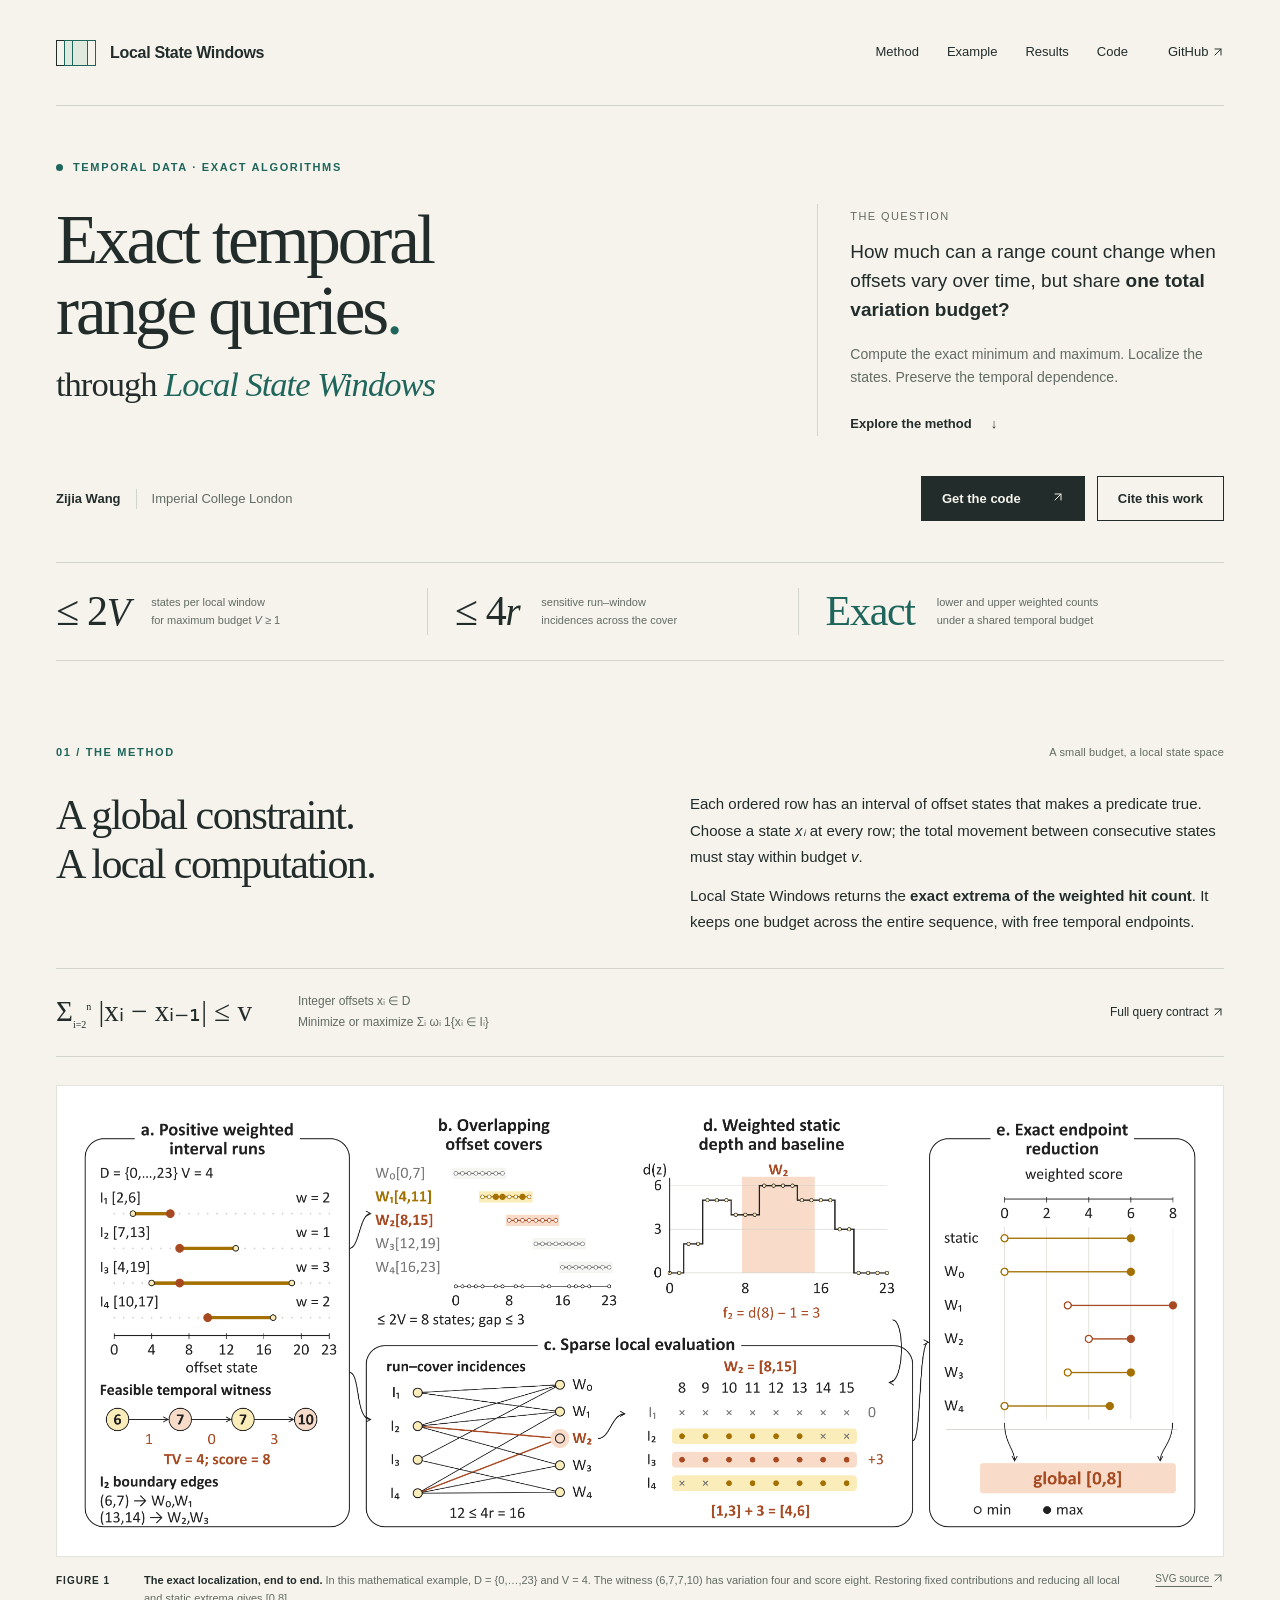
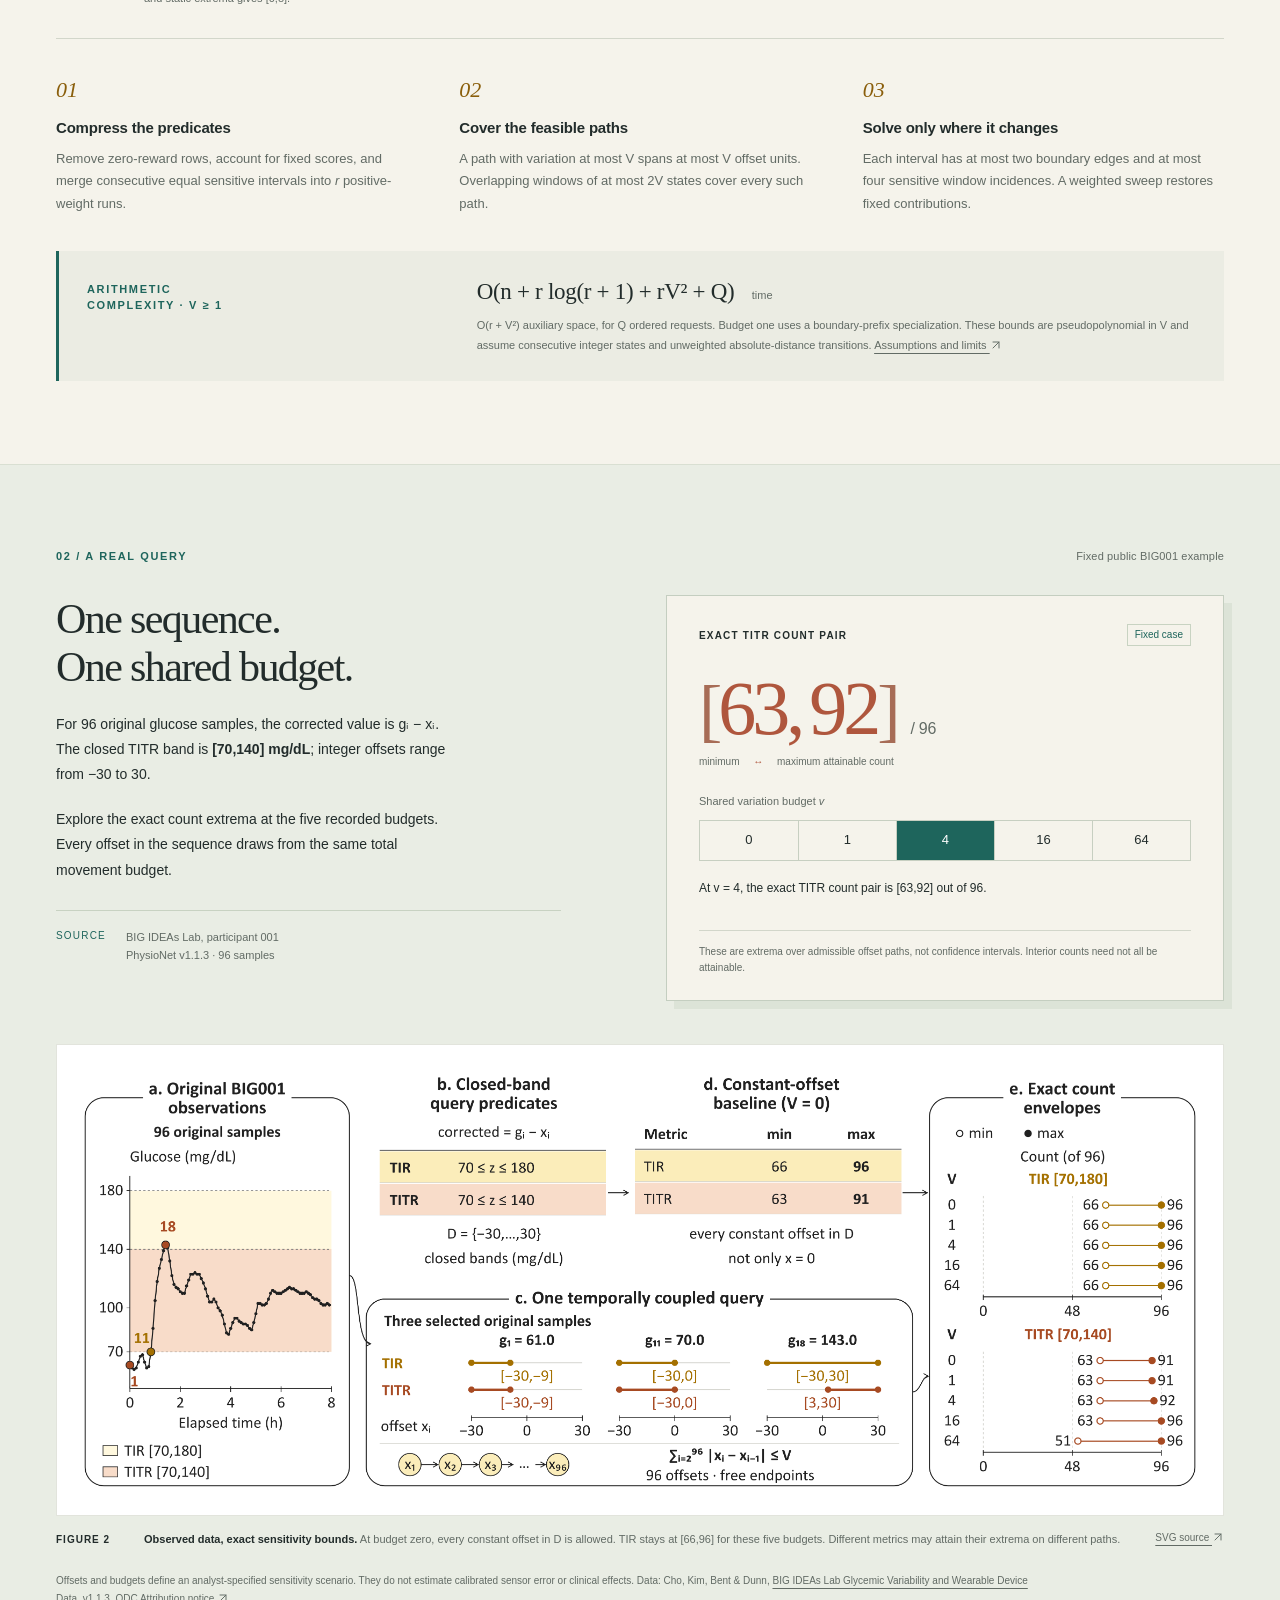
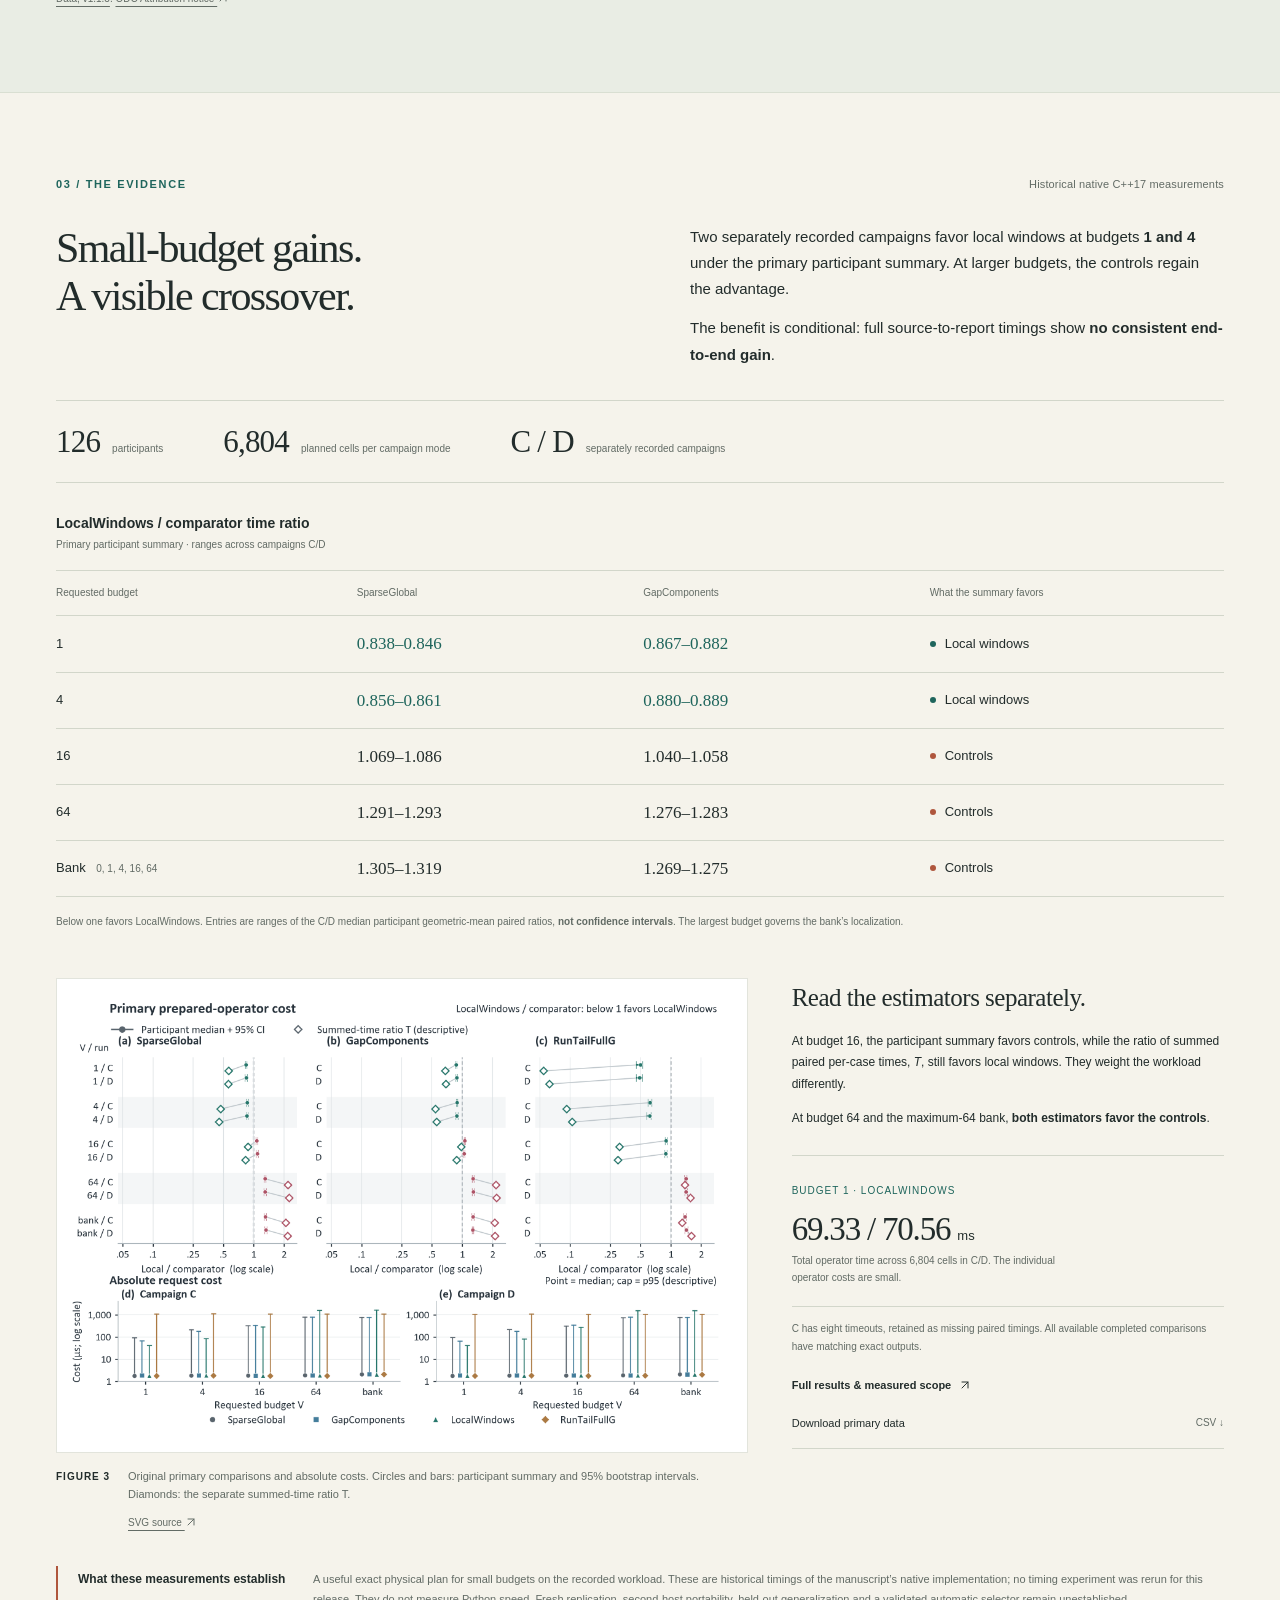
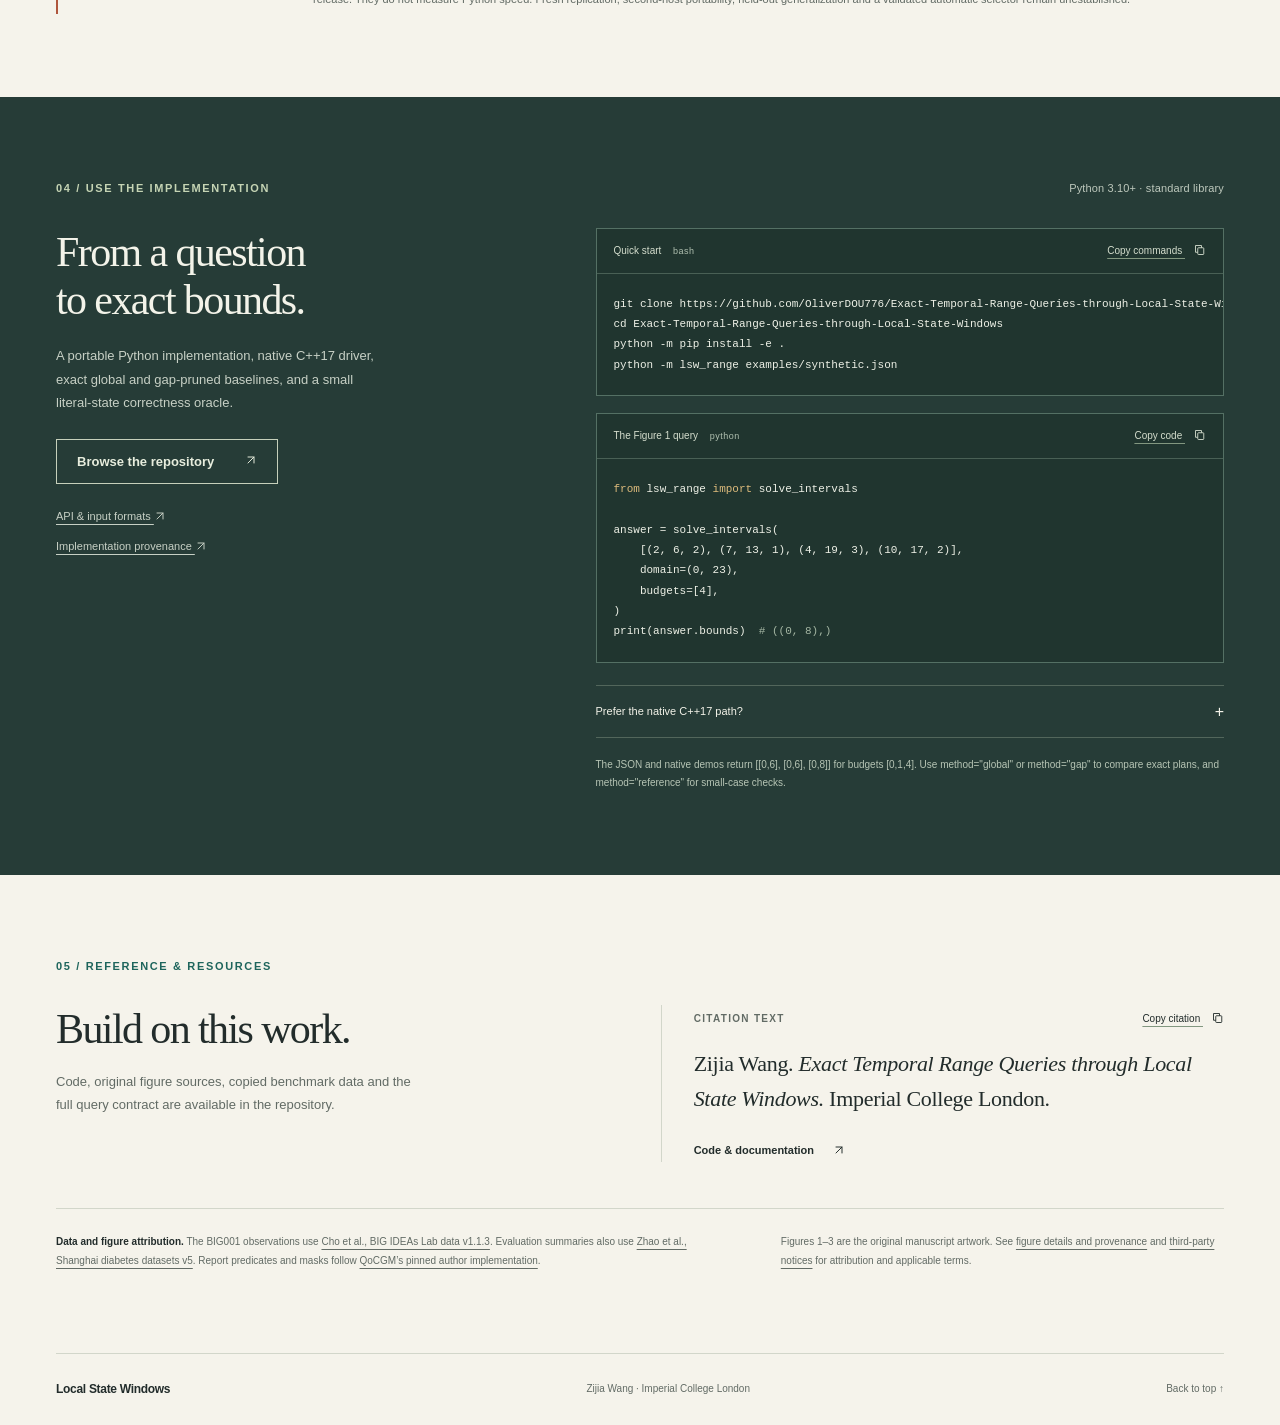
==== docs/index.html @ 41b36ecf "Add interactive research project page and GitHub Pages publishing guide" ====
<!doctype html>
<html lang="en">
<head>
  <meta charset="utf-8">
  <meta name="viewport" content="width=device-width, initial-scale=1">
  <meta name="theme-color" content="#f5f3eb">
  <meta name="description" content="Local State Windows computes exact temporal range extrema under one shared variation budget, without full-domain enumeration. Research by Zijia Wang, Imperial College London.">
  <title>Local State Windows · Exact Temporal Range Queries</title>
  <link rel="stylesheet" href="project/style.css">
  <script src="project/site.js" defer></script>
</head>
<body>
  <a class="skip-link" href="#main">Skip to content</a>
  <header class="site-header shell">
    <a class="wordmark" href="#" aria-label="Local State Windows, top of page"><span class="window-mark" aria-hidden="true"><i></i><i></i><i></i></span><span>Local State Windows</span></a>
    <nav aria-label="Main navigation">
      <a href="#method">Method</a><a href="#example">Example</a><a href="#results">Results</a><a href="#code">Code</a>
      <a class="nav-repo" href="https://github.com/OliverDOU776/Exact-Temporal-Range-Queries-through-Local-State-Windows">GitHub <span aria-hidden="true"><svg class="icon" viewBox="0 0 16 16" fill="none" aria-hidden="true" focusable="false"><path d="M4 12 12 4M4 4h8v8" stroke="currentColor" stroke-width="1.3" stroke-linecap="round" stroke-linejoin="round"/></svg></span></a>
    </nav>
  </header>

  <main id="main">
    <section class="hero shell" aria-labelledby="title">
      <div class="hero-kicker"><span class="status-dot" aria-hidden="true"></span> Temporal data · exact algorithms</div>
      <div class="hero-grid">
        <div>
          <h1 id="title">Exact temporal<br>range queries<span class="title-period">.</span></h1>
          <p class="hero-subtitle">through <em>Local State Windows</em></p>
        </div>
        <div class="hero-abstract">
          <p class="abstract-label">The question</p>
          <p>How much can a range count change when offsets vary over time, but share <strong>one total variation budget?</strong></p>
          <p class="abstract-answer">Compute the exact minimum and maximum. Localize the states. Preserve the temporal dependence.</p>
          <a class="text-link" href="#method">Explore the method <span aria-hidden="true">↓</span></a>
        </div>
      </div>
      <div class="hero-bottom">
        <p class="byline"><strong>Zijia Wang</strong><span>Imperial College London</span></p>
        <div class="hero-actions"><a class="button button-dark" href="#code">Get the code <span aria-hidden="true"><svg class="icon" viewBox="0 0 16 16" fill="none" aria-hidden="true" focusable="false"><path d="M4 12 12 4M4 4h8v8" stroke="currentColor" stroke-width="1.3" stroke-linecap="round" stroke-linejoin="round"/></svg></span></a><a class="button button-line" href="#citation">Cite this work</a></div>
      </div>
      <div class="facts-strip" aria-label="Key properties">
        <div><span class="fact-value">≤ 2<em>V</em></span><span>states per local window<br>for maximum budget <em>V</em> ≥ 1</span></div>
        <div><span class="fact-value">≤ 4<em>r</em></span><span>sensitive run–window<br>incidences across the cover</span></div>
        <div><span class="fact-value teal">Exact</span><span>lower and upper weighted counts<br>under a shared temporal budget</span></div>
      </div>
    </section>

    <section id="method" class="section shell" aria-labelledby="method-heading">
      <div class="section-head"><p class="eyebrow">01 / The method</p><span class="section-note">A small budget, a local state space</span></div>
      <div class="intro-grid">
        <h2 id="method-heading">A global constraint.<br>A local computation.</h2>
        <div class="body-copy"><p>Each ordered row has an interval of offset states that makes a predicate true. Choose a state <em>xᵢ</em> at every row; the total movement between consecutive states must stay within budget <em>v</em>.</p><p>Local State Windows returns the <strong>exact extrema of the weighted hit count</strong>. It keeps one budget across the entire sequence, with free temporal endpoints.</p></div>
      </div>
      <div class="query-contract"><span class="formula">Σ<sub>i=2</sub><sup>n</sup> |xᵢ − xᵢ₋₁| ≤ v</span><span class="contract-description">Integer offsets xᵢ ∈ D<br>Minimize or maximize Σᵢ ωᵢ 1{xᵢ ∈ Iᵢ}</span><a href="https://github.com/OliverDOU776/Exact-Temporal-Range-Queries-through-Local-State-Windows/blob/main/docs/method.md">Full query contract <span aria-hidden="true"><svg class="icon" viewBox="0 0 16 16" fill="none" aria-hidden="true" focusable="false"><path d="M4 12 12 4M4 4h8v8" stroke="currentColor" stroke-width="1.3" stroke-linecap="round" stroke-linejoin="round"/></svg></span></a></div>
      <figure class="paper-figure method-figure">
        <a class="figure-image-link" href="assets/local-state-windows.png" target="_blank" rel="noopener" aria-label="Open original Figure 1 at full resolution (new tab)"><img src="assets/local-state-windows.png" width="4205" height="1617" alt="Figure 1. Four weighted interval runs, five overlapping local windows, twelve sensitive run–window incidences, fixed-score restoration, and reduction to the exact global pair [0,8]." fetchpriority="high"></a>
        <figcaption><span class="figure-number">Figure 1</span><p><strong>The exact localization, end to end.</strong> In this mathematical example, D = {0,…,23} and V = 4. The witness (6,7,7,10) has variation four and score eight. Restoring fixed contributions and reducing all local and static extrema gives [0,8].</p><a href="assets/local-state-windows.svg">SVG source <span aria-hidden="true"><svg class="icon" viewBox="0 0 16 16" fill="none" aria-hidden="true" focusable="false"><path d="M4 12 12 4M4 4h8v8" stroke="currentColor" stroke-width="1.3" stroke-linecap="round" stroke-linejoin="round"/></svg></span></a></figcaption>
      </figure>
      <div class="method-steps">
        <div><span class="step-number">01</span><h3>Compress the predicates</h3><p>Remove zero-reward rows, account for fixed scores, and merge consecutive equal sensitive intervals into <em>r</em> positive-weight runs.</p></div>
        <div><span class="step-number">02</span><h3>Cover the feasible paths</h3><p>A path with variation at most V spans at most V offset units. Overlapping windows of at most 2V states cover every such path.</p></div>
        <div><span class="step-number">03</span><h3>Solve only where it changes</h3><p>Each interval has at most two boundary edges and at most four sensitive window incidences. A weighted sweep restores fixed contributions.</p></div>
      </div>
      <div class="complexity-note"><p class="eyebrow">Arithmetic complexity · V ≥ 1</p><p class="complexity-formula">O(n + r log(r + 1) + rV² + Q) <span>time</span></p><p>O(r + V²) auxiliary space, for Q ordered requests. Budget one uses a boundary-prefix specialization. These bounds are pseudopolynomial in V and assume consecutive integer states and unweighted absolute-distance transitions. <a href="https://github.com/OliverDOU776/Exact-Temporal-Range-Queries-through-Local-State-Windows/blob/main/docs/method.md">Assumptions and limits <svg class="icon" viewBox="0 0 16 16" fill="none" aria-hidden="true" focusable="false"><path d="M4 12 12 4M4 4h8v8" stroke="currentColor" stroke-width="1.3" stroke-linecap="round" stroke-linejoin="round"/></svg></a></p></div>
    </section>

    <section id="example" class="example-section" aria-labelledby="example-heading"><div class="shell section">
      <div class="section-head"><p class="eyebrow">02 / A real query</p><span class="section-note">Fixed public BIG001 example</span></div>
      <div class="example-grid">
        <div class="example-copy"><h2 id="example-heading">One sequence.<br>One shared budget.</h2><p>For 96 original glucose samples, the corrected value is gᵢ − xᵢ. The closed TITR band is <strong>[70,140] mg/dL</strong>; integer offsets range from −30 to 30.</p><p>Explore the exact count extrema at the five recorded budgets. Every offset in the sequence draws from the same total movement budget.</p><div class="example-provenance"><span>Source</span><p>BIG IDEAs Lab, participant 001<br>PhysioNet v1.1.3 · 96 samples</p></div></div>
        <div class="budget-explorer" aria-label="Fixed BIG001 exact TITR bounds explorer">
          <div class="explorer-top"><span class="eyebrow">Exact TITR count pair</span><span class="data-tag">Fixed case</span></div>
          <div class="answer-pair"><span class="pair-bracket">[</span><span id="lower-count">63</span><span class="pair-comma">,</span><span id="upper-count">92</span><span class="pair-bracket">]</span><span class="denominator">/ 96</span></div>
          <p class="answer-label">minimum <span aria-hidden="true">↔</span> maximum attainable count</p>
          <fieldset class="budget-picker"><legend>Shared variation budget <em>v</em></legend><div class="budget-options"><label><input type="radio" name="budget" value="0"><span>0</span></label><label><input type="radio" name="budget" value="1"><span>1</span></label><label><input type="radio" name="budget" value="4" checked><span>4</span></label><label><input type="radio" name="budget" value="16"><span>16</span></label><label><input type="radio" name="budget" value="64"><span>64</span></label></div></fieldset>
          <p class="budget-explanation" id="budget-explanation">At v = 4, the exact TITR count pair is [63,92] out of 96.</p>
          <p class="explorer-caution">These are extrema over admissible offset paths, not confidence intervals. Interior counts need not all be attainable.</p>
          <p class="sr-only" id="budget-status" aria-live="polite" aria-atomic="true"></p>
          <noscript><p class="noscript-note">Budget switching needs JavaScript. All five exact pairs appear in Figure 2 below.</p></noscript>
        </div>
      </div>
      <figure class="paper-figure example-figure">
        <a class="figure-image-link" href="assets/big001-exact-counts.png" target="_blank" rel="noopener" aria-label="Open original Figure 2 at full resolution (new tab)"><img src="assets/big001-exact-counts.png" width="4205" height="1617" alt="Figure 2. Original BIG001 glucose observations, closed TIR and TITR bands, selected hit-offset intervals, and exact count pairs at budgets 0, 1, 4, 16, and 64. TITR pairs are [63,91], [63,91], [63,92], [63,96], and [51,96]." loading="lazy"></a>
        <figcaption><span class="figure-number">Figure 2</span><p><strong>Observed data, exact sensitivity bounds.</strong> At budget zero, every constant offset in D is allowed. TIR stays at [66,96] for these five budgets. Different metrics may attain their extrema on different paths.</p><a href="assets/big001-exact-counts.svg">SVG source <span aria-hidden="true"><svg class="icon" viewBox="0 0 16 16" fill="none" aria-hidden="true" focusable="false"><path d="M4 12 12 4M4 4h8v8" stroke="currentColor" stroke-width="1.3" stroke-linecap="round" stroke-linejoin="round"/></svg></span></a></figcaption>
      </figure>
      <p class="scope-note">Offsets and budgets define an analyst-specified sensitivity scenario. They do not estimate calibrated sensor error or clinical effects. Data: Cho, Kim, Bent &amp; Dunn, <a href="https://doi.org/10.13026/aw6y-fc44">BIG IDEAs Lab Glycemic Variability and Wearable Device Data, v1.1.3</a>. <a href="assets/BIG_IDEAs_ODC-By.txt">ODC Attribution notice <svg class="icon" viewBox="0 0 16 16" fill="none" aria-hidden="true" focusable="false"><path d="M4 12 12 4M4 4h8v8" stroke="currentColor" stroke-width="1.3" stroke-linecap="round" stroke-linejoin="round"/></svg></a></p>
    </div></section>

    <section id="results" class="section shell" aria-labelledby="results-heading">
      <div class="section-head"><p class="eyebrow">03 / The evidence</p><span class="section-note">Historical native C++17 measurements</span></div>
      <div class="intro-grid results-intro"><h2 id="results-heading">Small-budget gains.<br>A visible crossover.</h2><div class="body-copy"><p>Two separately recorded campaigns favor local windows at budgets <strong>1 and 4</strong> under the primary participant summary. At larger budgets, the controls regain the advantage.</p><p>The benefit is conditional: full source-to-report timings show <strong>no consistent end-to-end gain</strong>.</p></div></div>
      <div class="evidence-scope"><div><strong>126</strong><span>participants</span></div><div><strong>6,804</strong><span>planned cells per campaign mode</span></div><div><strong>C / D</strong><span>separately recorded campaigns</span></div></div>
      <div class="results-table-wrap"><table class="results-table"><caption>LocalWindows / comparator time ratio <span>Primary participant summary · ranges across campaigns C/D</span></caption><thead><tr><th scope="col">Requested budget</th><th scope="col">SparseGlobal</th><th scope="col">GapComponents</th><th scope="col">What the summary favors</th></tr></thead><tbody><tr class="favorable"><th scope="row">1</th><td>0.838–0.846</td><td>0.867–0.882</td><td><span class="result-indicator"></span>Local windows</td></tr><tr class="favorable"><th scope="row">4</th><td>0.856–0.861</td><td>0.880–0.889</td><td><span class="result-indicator"></span>Local windows</td></tr><tr><th scope="row">16</th><td>1.069–1.086</td><td>1.040–1.058</td><td><span class="result-indicator adverse"></span>Controls</td></tr><tr><th scope="row">64</th><td>1.291–1.293</td><td>1.276–1.283</td><td><span class="result-indicator adverse"></span>Controls</td></tr><tr><th scope="row">Bank <span>0, 1, 4, 16, 64</span></th><td>1.305–1.319</td><td>1.269–1.275</td><td><span class="result-indicator adverse"></span>Controls</td></tr></tbody></table></div>
      <p class="table-note">Below one favors LocalWindows. Entries are ranges of the C/D median participant geometric-mean paired ratios, <strong>not confidence intervals</strong>. The largest budget governs the bank’s localization.</p>
      <div class="results-detail-grid">
        <figure class="paper-figure results-figure"><a class="figure-image-link" href="assets/primary-results.png" target="_blank" rel="noopener" aria-label="Open original Figure 3 at full resolution (new tab)"><img src="assets/primary-results.png" width="2148" height="1440" alt="Figure 3. Paired participant time ratios with 95 percent bootstrap intervals, distinct summed-time ratios, and absolute prepared-operator costs, retaining adverse large-budget crossovers." loading="lazy"></a><figcaption><span class="figure-number">Figure 3</span><p>Original primary comparisons and absolute costs. Circles and bars: participant summary and 95% bootstrap intervals. Diamonds: the separate summed-time ratio T.</p><a href="assets/primary-results.svg">SVG source <svg class="icon" viewBox="0 0 16 16" fill="none" aria-hidden="true" focusable="false"><path d="M4 12 12 4M4 4h8v8" stroke="currentColor" stroke-width="1.3" stroke-linecap="round" stroke-linejoin="round"/></svg></a></figcaption></figure>
        <aside class="results-reading"><h3>Read the estimators separately.</h3><p>At budget 16, the participant summary favors controls, while the ratio of summed paired per-case times, <em>T</em>, still favors local windows. They weight the workload differently.</p><p>At budget 64 and the maximum-64 bank, <strong>both estimators favor the controls</strong>.</p><div class="absolute-cost"><span>Budget 1 · LocalWindows</span><strong>69.33 / 70.56 <small>ms</small></strong><p>Total operator time across 6,804 cells in C/D. The individual operator costs are small.</p></div><p class="small-copy">C has eight timeouts, retained as missing paired timings. All available completed comparisons have matching exact outputs.</p><a class="text-link" href="https://github.com/OliverDOU776/Exact-Temporal-Range-Queries-through-Local-State-Windows/blob/main/docs/benchmarks.md">Full results &amp; measured scope <span aria-hidden="true"><svg class="icon" viewBox="0 0 16 16" fill="none" aria-hidden="true" focusable="false"><path d="M4 12 12 4M4 4h8v8" stroke="currentColor" stroke-width="1.3" stroke-linecap="round" stroke-linejoin="round"/></svg></span></a><a class="data-download" href="assets/primary-results.csv" download>Download primary data <span>CSV ↓</span></a></aside>
      </div>
      <div class="measurement-note"><strong>What these measurements establish</strong><p>A useful exact physical plan for small budgets on the recorded workload. These are historical timings of the manuscript’s native implementation; no timing experiment was rerun for this release. They do not measure Python speed. Fresh replication, second-host portability, held-out generalization and a validated automatic selector remain unestablished.</p></div>
    </section>

    <section id="code" class="code-section" aria-labelledby="code-heading"><div class="shell section">
      <div class="section-head"><p class="eyebrow">04 / Use the implementation</p><span class="section-note">Python 3.10+ · standard library</span></div>
      <div class="code-layout"><div class="code-intro"><h2 id="code-heading">From a question<br>to exact bounds.</h2><p>A portable Python implementation, native C++17 driver, exact global and gap-pruned baselines, and a small literal-state correctness oracle.</p><a class="button button-light" href="https://github.com/OliverDOU776/Exact-Temporal-Range-Queries-through-Local-State-Windows">Browse the repository <span aria-hidden="true"><svg class="icon" viewBox="0 0 16 16" fill="none" aria-hidden="true" focusable="false"><path d="M4 12 12 4M4 4h8v8" stroke="currentColor" stroke-width="1.3" stroke-linecap="round" stroke-linejoin="round"/></svg></span></a><div class="code-links"><a href="https://github.com/OliverDOU776/Exact-Temporal-Range-Queries-through-Local-State-Windows/blob/main/docs/api.md">API &amp; input formats <svg class="icon" viewBox="0 0 16 16" fill="none" aria-hidden="true" focusable="false"><path d="M4 12 12 4M4 4h8v8" stroke="currentColor" stroke-width="1.3" stroke-linecap="round" stroke-linejoin="round"/></svg></a><a href="https://github.com/OliverDOU776/Exact-Temporal-Range-Queries-through-Local-State-Windows/blob/main/docs/provenance.md">Implementation provenance <svg class="icon" viewBox="0 0 16 16" fill="none" aria-hidden="true" focusable="false"><path d="M4 12 12 4M4 4h8v8" stroke="currentColor" stroke-width="1.3" stroke-linecap="round" stroke-linejoin="round"/></svg></a></div></div>
        <div class="code-content"><div class="code-box"><div class="code-toolbar"><span>Quick start <span class="code-language">bash</span></span><button class="copy-button" type="button" data-copy="quickstart">Copy commands <span aria-hidden="true"><svg class="icon" viewBox="0 0 16 16" fill="none" aria-hidden="true" focusable="false"><rect x="5" y="5" width="8" height="9" rx="1" stroke="currentColor" stroke-width="1.2"/><path d="M10 5V2H2v9h3" stroke="currentColor" stroke-width="1.2" stroke-linejoin="round"/></svg></span></button></div><pre><code id="quickstart">git clone https://github.com/OliverDOU776/Exact-Temporal-Range-Queries-through-Local-State-Windows.git
cd Exact-Temporal-Range-Queries-through-Local-State-Windows
python -m pip install -e .
python -m lsw_range examples/synthetic.json</code></pre></div>
        <div class="code-box python-box"><div class="code-toolbar"><span>The Figure 1 query <span class="code-language">python</span></span><button class="copy-button" type="button" data-copy="python-example">Copy code <span aria-hidden="true"><svg class="icon" viewBox="0 0 16 16" fill="none" aria-hidden="true" focusable="false"><rect x="5" y="5" width="8" height="9" rx="1" stroke="currentColor" stroke-width="1.2"/><path d="M10 5V2H2v9h3" stroke="currentColor" stroke-width="1.2" stroke-linejoin="round"/></svg></span></button></div><pre><code id="python-example"><span class="syntax-keyword">from</span> lsw_range <span class="syntax-keyword">import</span> solve_intervals

answer = solve_intervals(
    [(2, 6, 2), (7, 13, 1), (4, 19, 3), (10, 17, 2)],
    domain=(0, 23),
    budgets=[4],
)
print(answer.bounds)  <span class="syntax-comment"># ((0, 8),)</span></code></pre></div>
        <details class="native-details"><summary>Prefer the native C++17 path? <span aria-hidden="true">+</span></summary><p>The native driver accepts unit-count rows. The synthetic input expands Figure 1’s integer weights into repeated rows.</p><pre><code>mkdir -p build
c++ -std=c++17 -O3 native/lsw_range.cpp -o build/lsw-native
build/lsw-native &lt; examples/synthetic_native.txt</code></pre></details>
        <p class="code-footnote">The JSON and native demos return [[0,6], [0,6], [0,8]] for budgets [0,1,4]. Use method="global" or method="gap" to compare exact plans, and method="reference" for small-case checks.</p><p class="sr-only" id="copy-status" aria-live="polite"></p></div>
      </div>
    </div></section>

    <section id="citation" class="section shell citation-section" aria-labelledby="citation-heading"><div class="section-head"><p class="eyebrow">05 / Reference &amp; resources</p></div><div class="citation-grid"><div><h2 id="citation-heading">Build on this work.</h2><p>Code, original figure sources, copied benchmark data and the full query contract are available in the repository.</p></div><div class="citation-text"><div class="citation-heading-row"><span class="eyebrow">Citation text</span><button class="copy-button" type="button" data-copy="citation-text">Copy citation <span aria-hidden="true"><svg class="icon" viewBox="0 0 16 16" fill="none" aria-hidden="true" focusable="false"><rect x="5" y="5" width="8" height="9" rx="1" stroke="currentColor" stroke-width="1.2"/><path d="M10 5V2H2v9h3" stroke="currentColor" stroke-width="1.2" stroke-linejoin="round"/></svg></span></button></div><p id="citation-text">Zijia Wang. <em>Exact Temporal Range Queries through Local State Windows.</em> Imperial College London.</p><a class="text-link" href="https://github.com/OliverDOU776/Exact-Temporal-Range-Queries-through-Local-State-Windows">Code &amp; documentation <span aria-hidden="true"><svg class="icon" viewBox="0 0 16 16" fill="none" aria-hidden="true" focusable="false"><path d="M4 12 12 4M4 4h8v8" stroke="currentColor" stroke-width="1.3" stroke-linecap="round" stroke-linejoin="round"/></svg></span></a></div></div><div class="attribution"><p><strong>Data and figure attribution.</strong> The BIG001 observations use <a href="https://doi.org/10.13026/aw6y-fc44">Cho et al., BIG IDEAs Lab data v1.1.3</a>. Evaluation summaries also use <a href="https://doi.org/10.6084/m9.figshare.21600933.v5">Zhao et al., Shanghai diabetes datasets v5</a>. Report predicates and masks follow <a href="https://github.com/simcich/QoCGM/tree/b0bac0f5dbcc97bcdcf3ef85c2789594f3dfece3">QoCGM’s pinned author implementation</a>.</p><p>Figures 1–3 are the original manuscript artwork. See <a href="https://github.com/OliverDOU776/Exact-Temporal-Range-Queries-through-Local-State-Windows/blob/main/docs/figures.md">figure details and provenance</a> and <a href="https://github.com/OliverDOU776/Exact-Temporal-Range-Queries-through-Local-State-Windows/blob/main/NOTICE">third-party notices</a> for attribution and applicable terms.</p></div></section>
  </main>
  <footer class="site-footer shell"><a class="wordmark" href="#">Local State Windows</a><p>Zijia Wang · Imperial College London</p><a href="#main">Back to top ↑</a></footer>
</body>
</html>
---- docs/project/style.css ----
:root{--paper:#f5f3eb;--ink:#222c2b;--muted:#626b65;--line:#d2d6ca;--teal:#1e655c;--teal-light:#e8eeE5;--ochre:#8a5e0b;--coral:#af563d;--serif:Georgia,'Times New Roman',serif;--sans:Inter,ui-sans-serif,-apple-system,BlinkMacSystemFont,'Segoe UI',Arial,sans-serif}*{box-sizing:border-box}html{scroll-behavior:smooth;scroll-padding-top:28px}body{margin:0;background:var(--paper);color:var(--ink);font:16px/1.6 var(--sans);-webkit-font-smoothing:antialiased}a{color:inherit;text-decoration-thickness:1px;text-underline-offset:4px}a:hover{color:var(--teal)}button,input{font:inherit}button,a,input{touch-action:manipulation}button{cursor:pointer}a:focus-visible,button:focus-visible,input:focus-visible,summary:focus-visible{outline:3px solid var(--ochre);outline-offset:5px}p,h1,h2,h3,figure{margin:0}button{color:inherit}.shell{width:min(1240px,calc(100% - 112px));margin-inline:auto}.site-header{height:106px;display:flex;align-items:center;justify-content:space-between;border-bottom:1px solid var(--line);gap:30px}.wordmark{display:flex;align-items:center;gap:14px;text-decoration:none;font-size:16px;font-weight:650;letter-spacing:-.3px;white-space:nowrap}.window-mark{display:flex;position:relative;width:40px;height:26px}.window-mark i{position:absolute;top:0;width:24px;height:26px;border:1.5px solid var(--ink);background:var(--paper)}.window-mark i:nth-child(2){left:8px;border-color:var(--teal);background:#dfe9dd}.window-mark i:nth-child(3){left:16px;border-color:var(--teal);background:transparent}.site-header nav{display:flex;gap:28px;align-items:center;font-size:13px}.site-header nav a{text-decoration:none}.site-header nav a:hover{text-decoration:underline}.nav-repo{margin-left:12px}.hero{padding-top:53px}.hero-kicker,.eyebrow{text-transform:uppercase;font-size:11px;letter-spacing:1.65px;font-weight:650;line-height:1.5}.hero-kicker{display:flex;align-items:center;gap:10px;color:var(--teal)}.status-dot{width:7px;height:7px;border-radius:50%;background:var(--teal)}.hero-grid{display:grid;grid-template-columns:1.7fr 1fr;gap:70px;margin-top:28px;align-items:start}h1{font-family:var(--serif);font-size:clamp(50px,5.4vw,77px);font-weight:400;letter-spacing:-3.1px;line-height:1.04}.title-period{color:var(--teal)}.hero-subtitle{font-family:var(--serif);font-size:clamp(28px,2.7vw,39px);letter-spacing:-1px;line-height:1.25;margin-top:16px}.hero-subtitle em{color:var(--teal);font-weight:400}.hero-abstract{border-left:1px solid var(--line);padding-left:32px;padding-top:4px;font-size:19px;line-height:1.55}.abstract-label{font-size:11px;letter-spacing:1.4px;text-transform:uppercase;color:var(--muted);margin-bottom:12px}.hero-abstract .abstract-answer{font-size:14px;line-height:1.65;margin:18px 0;color:var(--muted)}.text-link{font-size:13px;font-weight:600;text-decoration:none;display:inline-flex;align-items:center;gap:19px}.text-link:hover{text-decoration:underline}.hero-bottom{display:flex;justify-content:space-between;align-items:center;margin-top:40px;padding-bottom:41px}.byline{font-size:13px;display:flex;gap:15px;align-items:center}.byline strong{font-weight:600}.byline span{color:var(--muted);border-left:1px solid var(--line);padding-left:15px}.hero-actions{display:flex;gap:12px}.button{display:inline-flex;align-items:center;justify-content:space-between;gap:31px;text-decoration:none;font-size:13px;font-weight:550;border:1px solid var(--ink);padding:12px 20px;line-height:1.4;min-height:45px;transition:background .15s,color .15s}.button-dark{color:var(--paper);background:var(--ink)}.button-dark:hover{background:var(--teal);border-color:var(--teal);color:white}.button-line:hover{background:white}.facts-strip{border-block:1px solid var(--line);display:grid;grid-template-columns:1fr 1fr 1.15fr;padding:25px 0}.facts-strip>div{display:flex;align-items:center;gap:22px;padding-inline:27px;border-left:1px solid var(--line)}.facts-strip>div:first-child{padding-left:0;border-left:0}.facts-strip>div:last-child{padding-right:0}.fact-value{font:42px/1.1 var(--serif);white-space:nowrap;letter-spacing:-1.3px}.fact-value em{font-size:39px}.teal{color:var(--teal)}.facts-strip>div>span:last-child{color:var(--muted);font-size:11px;line-height:1.6}.section{padding-block:83px}.section-head{display:flex;justify-content:space-between;gap:20px;margin-bottom:30px}.section-head .eyebrow{color:var(--teal)}.section-note{color:var(--muted);font-size:11px;letter-spacing:.15px}.intro-grid{display:grid;grid-template-columns:1fr 1fr;gap:100px;align-items:start;margin-bottom:32px}h2{font-family:var(--serif);font-size:42px;font-weight:400;letter-spacing:-1.6px;line-height:1.15}.body-copy{font-size:15px;line-height:1.75}.body-copy p+p{margin-top:13px}.body-copy strong{font-weight:600}.query-contract{padding:22px 0;border-block:1px solid var(--line);display:flex;align-items:center;gap:46px;margin-bottom:28px}.formula{font:29px/1.3 var(--serif);white-space:nowrap}.formula sup,.formula sub{font-size:10px}.contract-description{font-size:12px;line-height:1.8;color:var(--muted)}.query-contract a{margin-left:auto;font-size:12px;text-decoration:none;white-space:nowrap}.query-contract a:hover{text-decoration:underline}.paper-figure{margin:0}.figure-image-link{display:block;background:#fff;border:1px solid #e2e4dc;padding:18px;overflow:hidden}.figure-image-link:hover{border-color:#9dab9f}.paper-figure img{display:block;width:100%;height:auto}figcaption{display:grid;grid-template-columns:70px 1fr auto;gap:18px;margin-top:14px;font-size:11px;line-height:1.65;color:var(--muted)}.figure-number{font-weight:650;color:var(--ink);white-space:nowrap;font-size:10px;text-transform:uppercase;letter-spacing:1px;margin-top:2px}figcaption strong{font-weight:600;color:var(--ink)}figcaption a{font-size:10px;white-space:nowrap}.method-steps{display:grid;grid-template-columns:repeat(3,1fr);gap:42px;padding-top:40px;margin-top:30px;border-top:1px solid var(--line)}.step-number{font:italic 22px/1 var(--serif);color:var(--ochre);display:block;margin-bottom:15px}.method-steps h3{font-size:15px;font-weight:600;margin-bottom:8px;letter-spacing:-.2px}.method-steps p{font-size:13px;line-height:1.75;color:var(--muted)}.complexity-note{display:grid;grid-template-columns:1fr 2fr;gap:8px 30px;padding:25px 28px;background:#ebece3;margin-top:35px;border-left:3px solid var(--teal)}.complexity-note>.eyebrow{grid-row:span 2;color:var(--teal);max-width:155px;padding-top:5px}.complexity-formula{font:23px/1.4 var(--serif);letter-spacing:-.3px}.complexity-formula span{font:11px var(--sans);margin-left:12px;letter-spacing:0;color:var(--muted)}.complexity-note>p:last-child{font-size:11px;color:var(--muted);line-height:1.8}.example-section{background:#e9ede4;border-block:1px solid #d9dfd2}.example-grid{display:grid;grid-template-columns:.95fr 1.05fr;gap:105px;align-items:start}.example-copy>p{font-size:14px;line-height:1.8;margin-top:20px;max-width:390px}.example-provenance{display:flex;gap:20px;border-top:1px solid #c8d2c2;margin-top:27px;padding-top:17px}.example-provenance>span{font-size:10px;text-transform:uppercase;letter-spacing:1.2px;color:var(--teal)}.example-provenance p{font-size:11px;line-height:1.65;color:var(--muted)}.budget-explorer{background:var(--paper);border:1px solid #c4cec0;padding:28px 32px 24px;box-shadow:8px 8px 0 #dce3d7}.explorer-top{display:flex;justify-content:space-between;align-items:center;gap:10px}.explorer-top .eyebrow{font-size:10px;letter-spacing:1.2px}.data-tag{font-size:10px;color:var(--teal);border:1px solid #c8d3c2;padding:2px 7px}.answer-pair{font-family:var(--serif);font-size:76px;letter-spacing:-4px;line-height:1.15;margin-top:19px;display:flex;align-items:baseline;color:var(--coral)}.pair-bracket{font-size:70px;font-weight:400;color:#a76c56}.pair-comma{margin-right:8px}.denominator{font-family:var(--sans);font-size:16px;color:var(--muted);letter-spacing:-.3px;margin-left:14px}.answer-label{font-size:10px;color:var(--muted);margin-top:1px}.answer-label span{padding-inline:11px;color:var(--coral)}.budget-picker{margin:23px 0 0;padding:0;border:0}.budget-picker legend{font-size:11px;padding:0;margin-bottom:10px;color:var(--muted)}.budget-options{display:grid;grid-template-columns:repeat(5,1fr);border:1px solid #c7cfc1}.budget-options label{display:block;position:relative;cursor:pointer}.budget-options label+label{border-left:1px solid #c7cfc1}.budget-options input{position:absolute;opacity:0;width:100%;height:100%;margin:0;inset:0;cursor:pointer}.budget-options span{display:block;padding-block:9px;text-align:center;font-size:13px}.budget-options input:checked+span{background:var(--teal);color:#fff}.budget-options input:focus-visible+span{outline:3px solid var(--ochre);outline-offset:3px;position:relative;z-index:1}.budget-options label:hover span{box-shadow:inset 0 0 0 1px var(--teal)}.budget-explanation{font-size:12px;line-height:1.7;margin-top:17px;min-height:40px}.explorer-caution{font-size:10px;color:var(--muted);line-height:1.6;margin-top:12px;border-top:1px solid var(--line);padding-top:13px}.example-figure{margin-top:43px}.scope-note{font-size:10px;color:var(--muted);line-height:1.85;margin-top:23px;max-width:990px}.evidence-scope{display:flex;gap:60px;padding:22px 0;border-block:1px solid var(--line);margin-bottom:29px}.evidence-scope>div{display:flex;align-items:baseline;gap:12px}.evidence-scope strong{font:31px/1.2 var(--serif);font-weight:400;letter-spacing:-.8px}.evidence-scope span{font-size:10px;color:var(--muted)}.results-table-wrap{overflow-x:auto}.results-table{width:100%;border-collapse:collapse;text-align:left;font-size:13px;font-variant-numeric:tabular-nums}.results-table caption{text-align:left;font-size:14px;font-weight:600;padding-bottom:17px}.results-table caption span{display:block;font-size:10px;font-weight:400;color:var(--muted);margin-top:3px}.results-table thead{font-size:10px;color:var(--muted)}.results-table th,.results-table td{padding:14px 18px;border-bottom:1px solid var(--line)}.results-table th:first-child{padding-left:0}.results-table th:last-child,.results-table td:last-child{padding-right:0}.results-table thead th{font-weight:500;white-space:nowrap;border-top:1px solid var(--line)}.results-table tbody th{font-weight:500}.results-table tbody th span{font-size:10px;color:var(--muted);margin-left:7px}.results-table td:nth-child(2),.results-table td:nth-child(3){font-family:var(--serif);font-size:17px}.results-table .favorable td:nth-child(2),.results-table .favorable td:nth-child(3){color:var(--teal)}.result-indicator{display:inline-block;width:6px;height:6px;border-radius:50%;background:var(--teal);margin:0 9px 1px 0}.result-indicator.adverse{background:var(--coral)}.table-note{font-size:10px;line-height:1.8;color:var(--muted);max-width:1000px;margin-top:16px}.results-detail-grid{display:grid;grid-template-columns:1.6fr 1fr;gap:44px;align-items:start;margin-top:47px}.results-figure .figure-image-link{padding:15px}.results-figure figcaption{grid-template-columns:60px 1fr;gap:12px}.results-figure figcaption>a{grid-column:2}.results-reading{padding-top:4px}.results-reading h3{font-family:var(--serif);font-size:25px;font-weight:400;letter-spacing:-.5px;line-height:1.25;margin-bottom:17px}.results-reading>p{font-size:12px;line-height:1.8;margin-top:13px}.absolute-cost{border-block:1px solid var(--line);padding:20px 0;margin-top:25px}.absolute-cost>span{font-size:10px;text-transform:uppercase;letter-spacing:1px;color:var(--teal)}.absolute-cost strong{font:33px/1.4 var(--serif);display:block;letter-spacing:-1.2px;margin-top:4px}.absolute-cost small{font:13px var(--sans);letter-spacing:0}.absolute-cost p{font-size:10px;color:var(--muted);line-height:1.7;max-width:270px}.results-reading .small-copy{font-size:10px;color:var(--muted)}.results-reading .text-link{font-size:11px;margin-top:21px;gap:8px}.data-download{display:flex;justify-content:space-between;font-size:11px;text-decoration:none;padding:15px 0;border-bottom:1px solid var(--line);margin-top:4px}.data-download span{color:var(--muted);font-size:10px}.measurement-note{margin-top:35px;border-left:2px solid var(--coral);padding:4px 0 4px 20px;display:grid;grid-template-columns:210px 1fr;gap:25px}.measurement-note strong{font-size:12px;font-weight:600}.measurement-note p{font-size:11px;line-height:1.8;color:var(--muted)}.code-section{background:#263c37;color:#f3f3e9}.code-section .section-head .eyebrow{color:#c5d4b4}.code-section .section-note{color:#bec9bd}.code-layout{display:grid;grid-template-columns:.85fr 1.15fr;gap:75px}.code-intro>p{font-size:13px;color:#c7d0c5;line-height:1.8;max-width:320px;margin-top:20px}.code-intro .button{margin-top:25px}.button-light{border-color:#c6d0bb;color:#e7eddd}.button-light:hover{background:#e7eddd;color:#263c37}.code-links{display:flex;flex-direction:column;gap:12px;margin-top:24px;font-size:11px;color:#c7d0c5;align-items:flex-start}.code-links a{color:inherit}.code-content{min-width:0}.code-box{border:1px solid #547064;background:#20352f}.code-toolbar{display:flex;justify-content:space-between;align-items:center;gap:10px;border-bottom:1px solid #496055;padding:12px 17px;font-size:10px;color:#d4ddcd}.code-language{color:#b0c0b0;margin-left:9px;font-size:9px;letter-spacing:.5px}.copy-button{background:none;border:0;padding:2px 0;color:inherit;font-size:10px;white-space:nowrap;text-decoration:underline;text-underline-offset:4px;text-decoration-color:#829780}.copy-button span{margin-left:9px;text-decoration:none;display:inline-block}.copy-button:hover{color:#fff}.code-box pre,.native-details pre{margin:0;padding:20px 17px;overflow-x:auto;font:11px/1.85 ui-monospace,SFMono-Regular,Consolas,'Liberation Mono',monospace;color:#eef1e7;tab-size:4}.python-box{margin-top:17px}.syntax-keyword{color:#ddbb7c}.syntax-comment{color:#a4b6a3}.native-details{border-block:1px solid #52665b;margin-top:22px;font-size:11px}.native-details summary{cursor:pointer;padding:13px 0;list-style:none;display:flex;justify-content:space-between;align-items:center}.native-details summary::-webkit-details-marker{display:none}.native-details summary span{font-size:16px;font-weight:300}.native-details[open] summary span{transform:rotate(45deg)}.native-details>p{font-size:10px;line-height:1.75;color:#c7d0c5;margin-bottom:10px}.native-details pre{font-size:10px;padding:0 0 15px}.code-footnote{font-size:10px;line-height:1.8;color:#b7c5b5;margin-top:18px}.citation-grid{display:grid;grid-template-columns:.95fr 1.05fr;gap:95px}.citation-grid>div>p{font-size:13px;color:var(--muted);max-width:360px;line-height:1.8;margin-top:17px}.citation-text{border-left:1px solid var(--line);padding-left:32px;padding-top:4px}.citation-heading-row{display:flex;align-items:center;justify-content:space-between;gap:15px}.citation-text .eyebrow{font-size:10px;letter-spacing:1.3px;color:var(--muted)}.citation-text .copy-button:hover{color:var(--teal)}.citation-text p#citation-text{font-family:var(--serif);font-size:22px;line-height:1.6;letter-spacing:-.3px;color:var(--ink);max-width:none;margin:17px 0 20px}.citation-text .text-link{font-size:11px}.attribution{margin-top:46px;border-top:1px solid var(--line);padding-top:23px;display:grid;grid-template-columns:1.5fr 1fr;gap:60px}.attribution p{font-size:10px;color:var(--muted);line-height:1.9}.attribution strong{font-weight:600;color:var(--ink)}.site-footer{display:flex;align-items:center;justify-content:space-between;gap:30px;border-top:1px solid var(--line);padding-block:26px;font-size:10px;color:var(--muted)}.site-footer .wordmark{font-size:12px;color:var(--ink)}.site-footer>a:last-child{text-decoration:none}.skip-link{position:fixed;top:12px;left:12px;background:var(--ink);color:white;padding:10px 18px;z-index:10;transform:translateY(-180%)}.skip-link:focus{transform:translateY(0);color:white}.sr-only{position:absolute;width:1px;height:1px;margin:-1px;padding:0;overflow:hidden;clip:rect(0,0,0,0);white-space:nowrap;border:0}.noscript-note{font-size:11px;margin-top:10px}
@media(min-width:1500px){.shell{width:1240px}.hero{padding-top:65px}.hero-grid{gap:105px}.hero-bottom{margin-top:47px}.section{padding-block:94px}}
@media(max-width:1100px){.shell{width:calc(100% - 72px)}.site-header nav{gap:20px}.hero-grid{gap:35px;grid-template-columns:1.5fr 1fr}h1{font-size:58px}.hero-subtitle{font-size:30px}.hero-abstract{font-size:16px;padding-left:24px}.facts-strip>div{gap:14px;padding-inline:20px}.fact-value{font-size:34px}.fact-value em{font-size:33px}.intro-grid{gap:55px}.example-grid{gap:55px}.budget-explorer{padding:23px}.answer-pair{font-size:67px}.pair-bracket{font-size:63px}.evidence-scope{gap:30px}.evidence-scope>div{gap:9px}.evidence-scope span{font-size:9px}.results-detail-grid{gap:30px}.code-layout{gap:45px;grid-template-columns:.8fr 1.2fr}.citation-grid{gap:55px}h2{font-size:37px}}
@media(max-width:800px){.shell{width:calc(100% - 44px)}.site-header{height:85px}.site-header nav{gap:18px;font-size:11px}.site-header .wordmark{font-size:13px;gap:10px}.site-header .nav-repo{display:none}.window-mark{transform:scale(.85);transform-origin:left center;width:35px}.hero{padding-top:35px}.hero-grid{grid-template-columns:1fr;margin-top:23px;gap:28px}h1{font-size:clamp(48px,8vw,68px);letter-spacing:-2.5px}.hero-subtitle{font-size:33px}.hero-abstract{border-left:0;padding:0;max-width:600px;display:grid;grid-template-columns:1.4fr 1fr;gap:0 30px;font-size:16px}.abstract-label{grid-column:1/-1;margin-bottom:8px}.hero-abstract .abstract-answer{margin:0;font-size:12px}.hero-abstract .text-link{grid-column:1/-1;margin-top:15px;font-size:11px}.hero-bottom{margin-top:28px;gap:20px}.byline{align-items:flex-start;flex-direction:column;gap:0;font-size:11px}.byline span{border-left:0;padding-left:0}.button{font-size:11px;padding:11px 15px;gap:18px}.hero-actions{gap:8px}.facts-strip{grid-template-columns:1fr 1fr 1fr;padding:20px 0}.facts-strip>div{align-items:flex-start;flex-direction:column;gap:8px;padding-inline:19px}.facts-strip>div>span:last-child{font-size:10px}.section{padding-block:58px}.section-head{margin-bottom:25px}.section-note{font-size:9px}.intro-grid{gap:40px}.body-copy{font-size:13px;line-height:1.8}h2{font-size:32px;letter-spacing:-1px}.query-contract{gap:25px;flex-wrap:wrap;padding:18px 0}.formula{font-size:26px}.query-contract a{font-size:10px}.contract-description{font-size:10px}.figure-image-link{padding:11px}figcaption{gap:12px;grid-template-columns:60px 1fr;font-size:10px}figcaption>a{grid-column:2}.figure-number{font-size:9px}.method-steps{gap:24px;padding-top:28px;margin-top:25px}.method-steps h3{font-size:13px}.method-steps p{font-size:11px}.complexity-note{grid-template-columns:160px 1fr;padding:20px;gap:8px 16px}.complexity-formula{font-size:19px}.complexity-note>.eyebrow{font-size:9px;max-width:120px}.complexity-note>p:last-child{font-size:10px}.example-grid{gap:35px;grid-template-columns:.9fr 1.1fr}.example-copy>p{font-size:12px;margin-top:15px}.example-provenance{margin-top:20px;gap:12px}.example-provenance p{font-size:10px}.budget-explorer{padding:20px}.answer-pair{font-size:60px;letter-spacing:-4px}.pair-bracket{font-size:55px}.denominator{font-size:12px;margin-left:10px}.explorer-top .eyebrow{font-size:8px}.data-tag{font-size:8px}.answer-label{font-size:8px}.budget-picker{margin-top:18px}.budget-picker legend{font-size:10px}.budget-options span{font-size:11px}.budget-explanation{font-size:11px}.explorer-caution{font-size:9px}.scope-note{font-size:9px}.evidence-scope{gap:15px;justify-content:space-between}.evidence-scope>div{flex-direction:column;gap:3px}.evidence-scope strong{font-size:27px}.results-table{font-size:11px}.results-table th,.results-table td{padding:13px 10px}.results-table td:nth-child(2),.results-table td:nth-child(3){font-size:14px}.results-table tbody th span{display:block;margin-left:0;font-size:8px}.results-table thead{font-size:9px}.table-note{font-size:9px}.results-detail-grid{grid-template-columns:1.35fr 1fr;gap:25px;margin-top:32px}.results-reading h3{font-size:22px}.results-reading>p{font-size:11px}.absolute-cost{padding:14px 0;margin-top:17px}.absolute-cost strong{font-size:27px}.absolute-cost>span{font-size:8px}.results-reading .small-copy{font-size:9px}.results-reading .text-link{font-size:10px}.results-figure .figure-image-link{padding:8px}.measurement-note{grid-template-columns:160px 1fr;gap:20px}.measurement-note strong{font-size:11px}.measurement-note p{font-size:10px}.code-layout{grid-template-columns:1fr;gap:30px}.code-intro{display:grid;grid-template-columns:1fr 1fr;column-gap:35px}.code-intro>p{margin-top:0}.code-intro .button{width:max-content;margin-top:20px;align-self:start}.code-links{margin-top:17px;font-size:10px}.code-content{max-width:none}.code-box pre{font-size:11px}.citation-grid{gap:35px;grid-template-columns:.9fr 1.1fr}.citation-text{padding-left:23px}.citation-text p#citation-text{font-size:19px}.citation-grid>div>p{font-size:12px}.attribution{gap:30px}.site-footer p{font-size:9px}.site-footer{gap:15px}}
@media(max-width:580px){.shell{width:calc(100% - 36px)}.site-header{height:auto;min-height:104px;align-items:flex-start;padding-block:21px 15px;gap:15px;flex-direction:column}.site-header nav{width:100%;justify-content:space-between;gap:20px;font-size:10px}.site-header .wordmark{font-size:13px}.hero{padding-top:28px}.hero-kicker{font-size:9px;letter-spacing:1.4px}.hero-grid{margin-top:21px;gap:24px}h1{font-size:49px;letter-spacing:-2.5px;line-height:1.05}.hero-subtitle{font-size:25px;letter-spacing:-.9px;margin-top:13px}.hero-abstract{display:block;max-width:400px;font-size:14px;border-top:1px solid var(--line);padding-top:19px}.abstract-label{font-size:9px;letter-spacing:1px;margin-bottom:8px}.hero-abstract .abstract-answer{font-size:12px;margin-top:12px}.hero-abstract .text-link{margin-top:13px}.hero-bottom{flex-direction:column;align-items:flex-start;gap:21px;margin-top:24px;padding-bottom:27px}.byline{font-size:10px;flex-direction:row;gap:12px}.byline span{border-left:1px solid var(--line);padding-left:12px}.hero-actions{width:100%}.hero-actions .button{flex:1;padding:11px 14px;font-size:10px;justify-content:center}.facts-strip{padding:19px 0;grid-template-columns:1fr 1fr 1fr}.facts-strip>div{gap:8px;padding-inline:11px}.fact-value{font-size:29px;letter-spacing:-1px}.fact-value em{font-size:28px}.facts-strip>div>span:last-child{font-size:8px;line-height:1.7}.section{padding-block:43px}.section-head{margin-bottom:22px;gap:15px;align-items:start}.eyebrow{font-size:9px;letter-spacing:1.3px}.section-note{font-size:8px;max-width:130px;text-align:right}.intro-grid{display:block;margin-bottom:23px}h2{font-size:32px;line-height:1.15}.body-copy{margin-top:20px;font-size:12px;line-height:1.8}.body-copy p+p{margin-top:12px}.query-contract{gap:13px 20px;margin-bottom:19px;padding:16px 0}.formula{font-size:24px}.contract-description{font-size:9px}.query-contract a{width:100%;margin-left:0;font-size:10px}.figure-image-link{padding:7px}.paper-figure figcaption{grid-template-columns:1fr;gap:6px;font-size:9px;line-height:1.75;margin-top:11px}.paper-figure figcaption>a{grid-column:auto;font-size:9px;width:max-content}.figure-number{font-size:8px;letter-spacing:.8px}.method-steps{grid-template-columns:1fr;gap:23px;padding-top:25px;margin-top:26px}.method-steps>div{position:relative;padding-left:37px}.step-number{position:absolute;left:0;top:3px;font-size:19px}.method-steps h3{font-size:13px;margin-bottom:4px}.method-steps p{font-size:11px;line-height:1.8}.complexity-note{display:block;padding:18px;margin-top:26px}.complexity-note>.eyebrow{max-width:none;font-size:8px;padding-top:0;margin-bottom:10px}.complexity-formula{font-size:19px}.complexity-formula span{font-size:9px;margin-left:3px}.complexity-note>p:last-child{margin-top:9px;font-size:9px}.example-grid{grid-template-columns:1fr;gap:27px}.example-copy>p{max-width:none;font-size:12px;margin-top:15px}.example-provenance{margin-top:19px;padding-top:13px}.example-provenance p{font-size:9px}.example-provenance>span{font-size:8px}.budget-explorer{padding:23px 24px 21px;box-shadow:5px 5px 0 #dce3d7}.explorer-top .eyebrow{font-size:9px}.data-tag{font-size:9px}.answer-pair{font-size:74px;line-height:1.1;margin-top:20px}.pair-bracket{font-size:68px}.denominator{font-size:14px;margin-left:13px}.answer-label{font-size:9px}.budget-picker{margin-top:22px}.budget-picker legend{font-size:10px}.budget-options span{padding-block:11px;font-size:12px}.budget-explanation{font-size:11px;min-height:0;line-height:1.8}.explorer-caution{font-size:9px;margin-top:13px;padding-top:12px}.example-figure{margin-top:31px}.scope-note{font-size:9px;margin-top:18px}.evidence-scope{gap:13px;padding-block:19px;margin-bottom:25px}.evidence-scope strong{font-size:25px}.evidence-scope span{font-size:8px;line-height:1.5;max-width:110px}.results-table{min-width:520px}.results-table caption{font-size:12px;padding-bottom:13px}.results-table caption span{font-size:9px}.results-table th,.results-table td{padding:12px 11px}.results-table thead{font-size:8px}.results-table td:nth-child(2),.results-table td:nth-child(3){font-size:14px}.results-table tbody th span{font-size:8px}.results-table td:last-child{font-size:10px}.table-note{font-size:9px;margin-top:13px}.results-detail-grid{display:flex;flex-direction:column;gap:28px;margin-top:27px}.results-reading{display:grid;grid-template-columns:1fr;gap:0}.results-reading h3{font-size:26px;margin-bottom:3px}.results-reading>p{font-size:12px;line-height:1.8}.absolute-cost{margin-top:21px}.absolute-cost strong{font-size:32px}.absolute-cost>span{font-size:9px}.absolute-cost p{font-size:10px;max-width:none}.results-reading .small-copy{font-size:10px}.results-reading .text-link{font-size:11px;margin-top:17px}.measurement-note{display:block;margin-top:28px;padding-left:16px}.measurement-note strong{font-size:11px}.measurement-note p{margin-top:8px;font-size:10px}.code-layout{gap:25px}.code-intro{display:block}.code-intro>p{margin-top:16px;font-size:12px;max-width:none}.code-intro .button{margin-top:21px;font-size:11px}.code-links{font-size:10px;gap:9px;margin-top:19px}.code-toolbar{padding:10px 12px;font-size:9px}.copy-button{font-size:9px}.copy-button span{margin-left:5px}.code-language{font-size:8px;margin-left:5px}.code-box pre{font-size:10px;line-height:1.8;padding:17px 12px}.code-footnote{font-size:9px}.native-details{font-size:10px}.native-details>p{font-size:9px}.native-details pre{font-size:9px}.citation-grid{grid-template-columns:1fr;gap:25px}.citation-grid>div>p{font-size:12px;margin-top:15px;max-width:none}.citation-text{border-left:0;border-top:1px solid var(--line);padding:20px 0 0}.citation-text p#citation-text{font-size:22px;line-height:1.55;margin-top:15px}.citation-text .eyebrow{font-size:9px}.attribution{grid-template-columns:1fr;gap:15px;margin-top:27px;padding-top:20px}.attribution p{font-size:9px}.site-footer{padding-block:21px;display:grid;grid-template-columns:1fr auto;gap:6px 15px}.site-footer .wordmark{font-size:11px}.site-footer p{grid-column:1;grid-row:2;font-size:8px}.site-footer>a:last-child{grid-column:2;grid-row:1/3;font-size:9px}}
@media(prefers-reduced-motion:reduce){html{scroll-behavior:auto}*,*::before,*::after{transition:none!important;animation:none!important}}
@media print{body{background:white;color:black}.shell{width:100%}.site-header nav,.hero-actions,.copy-button,.budget-picker,.site-footer>a:last-child{display:none}.section{padding-block:30px}.hero{padding-top:25px}.hero-grid{gap:30px}h1{font-size:45px}.hero-subtitle{font-size:27px}.hero-abstract{font-size:13px}.facts-strip{padding-block:15px}.paper-figure{break-inside:avoid}.code-section{color:black;background:#eee}.code-box{background:white}.code-box pre,.native-details pre{color:black}.code-toolbar{color:black}.syntax-keyword,.syntax-comment{color:#333}.code-section .eyebrow,.code-section .section-note,.code-intro>p,.code-links,.code-footnote{color:#333}.budget-explorer{box-shadow:none}.example-section{background:#f3f3f3}.section-head .eyebrow{color:#333}a{text-decoration:none}}

.icon{display:inline-block;width:12px;height:12px;vertical-align:-2px;flex-shrink:0}.button .icon{vertical-align:0}
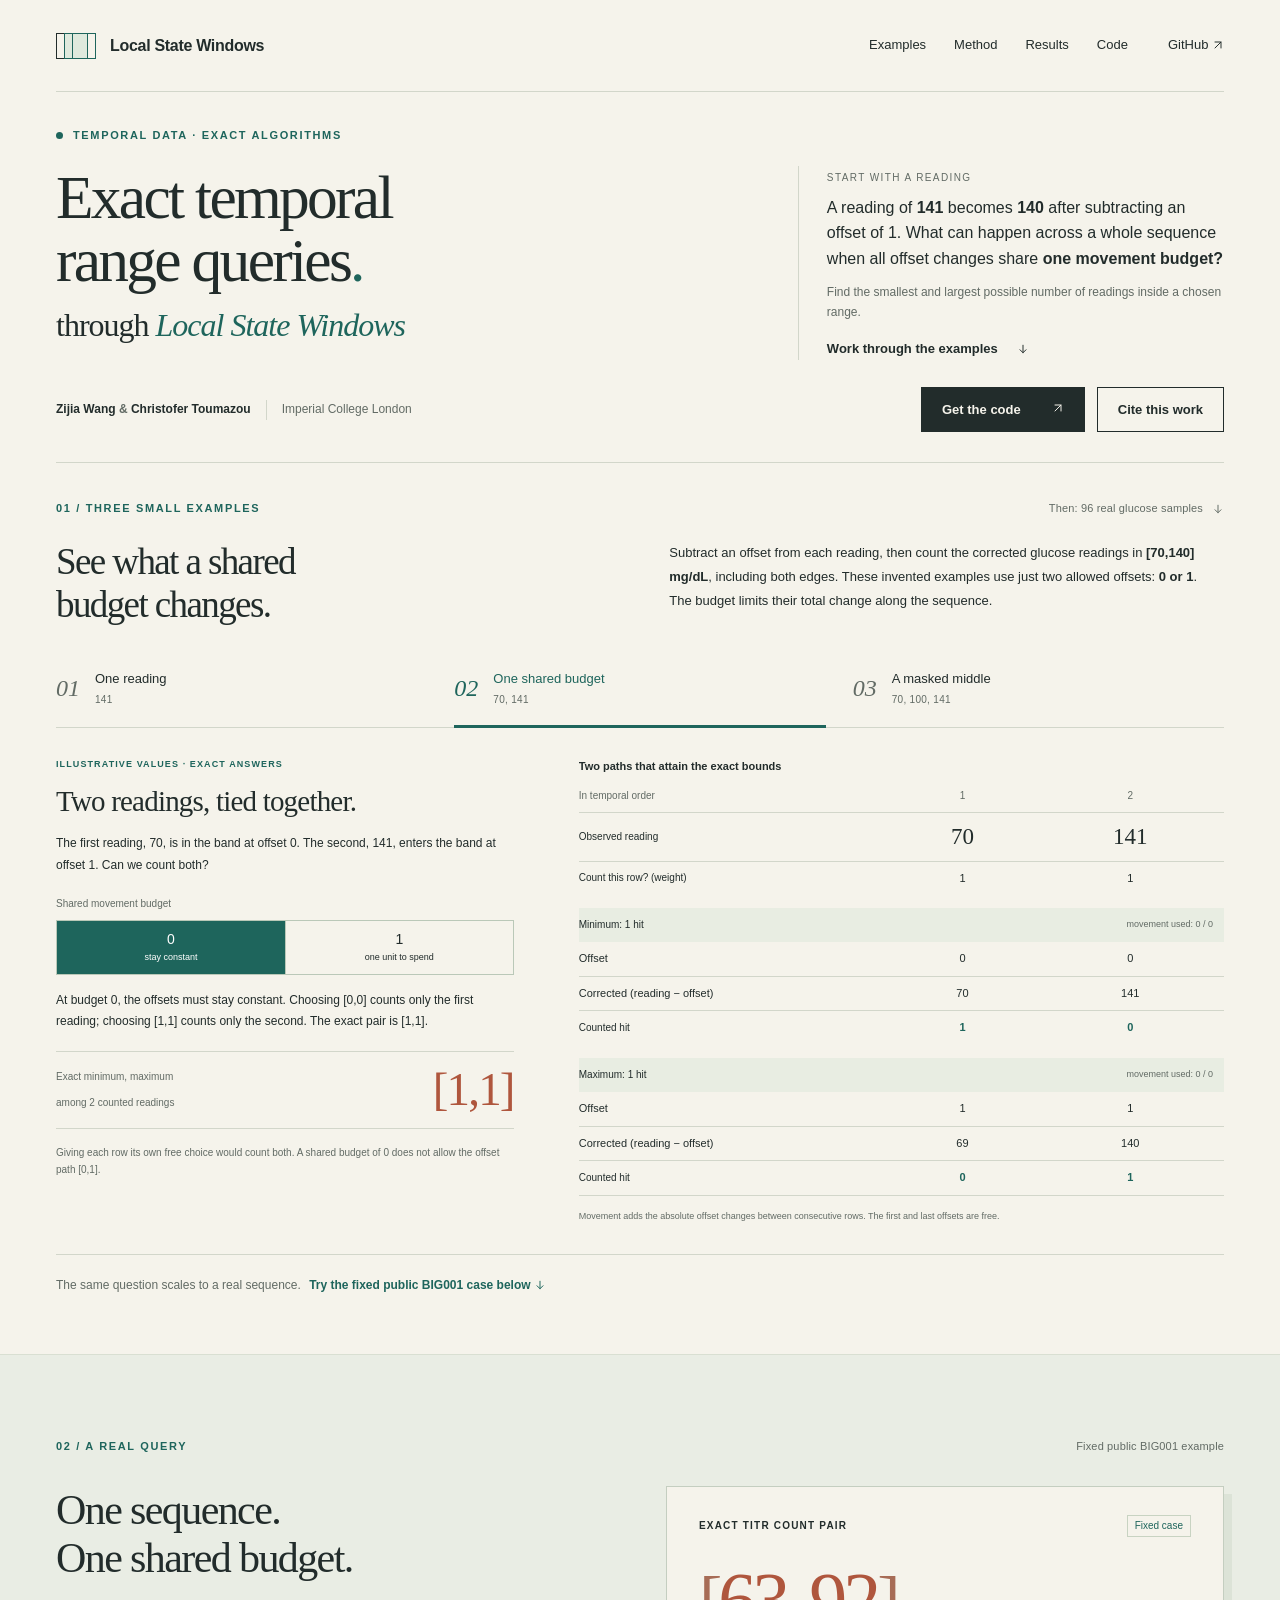
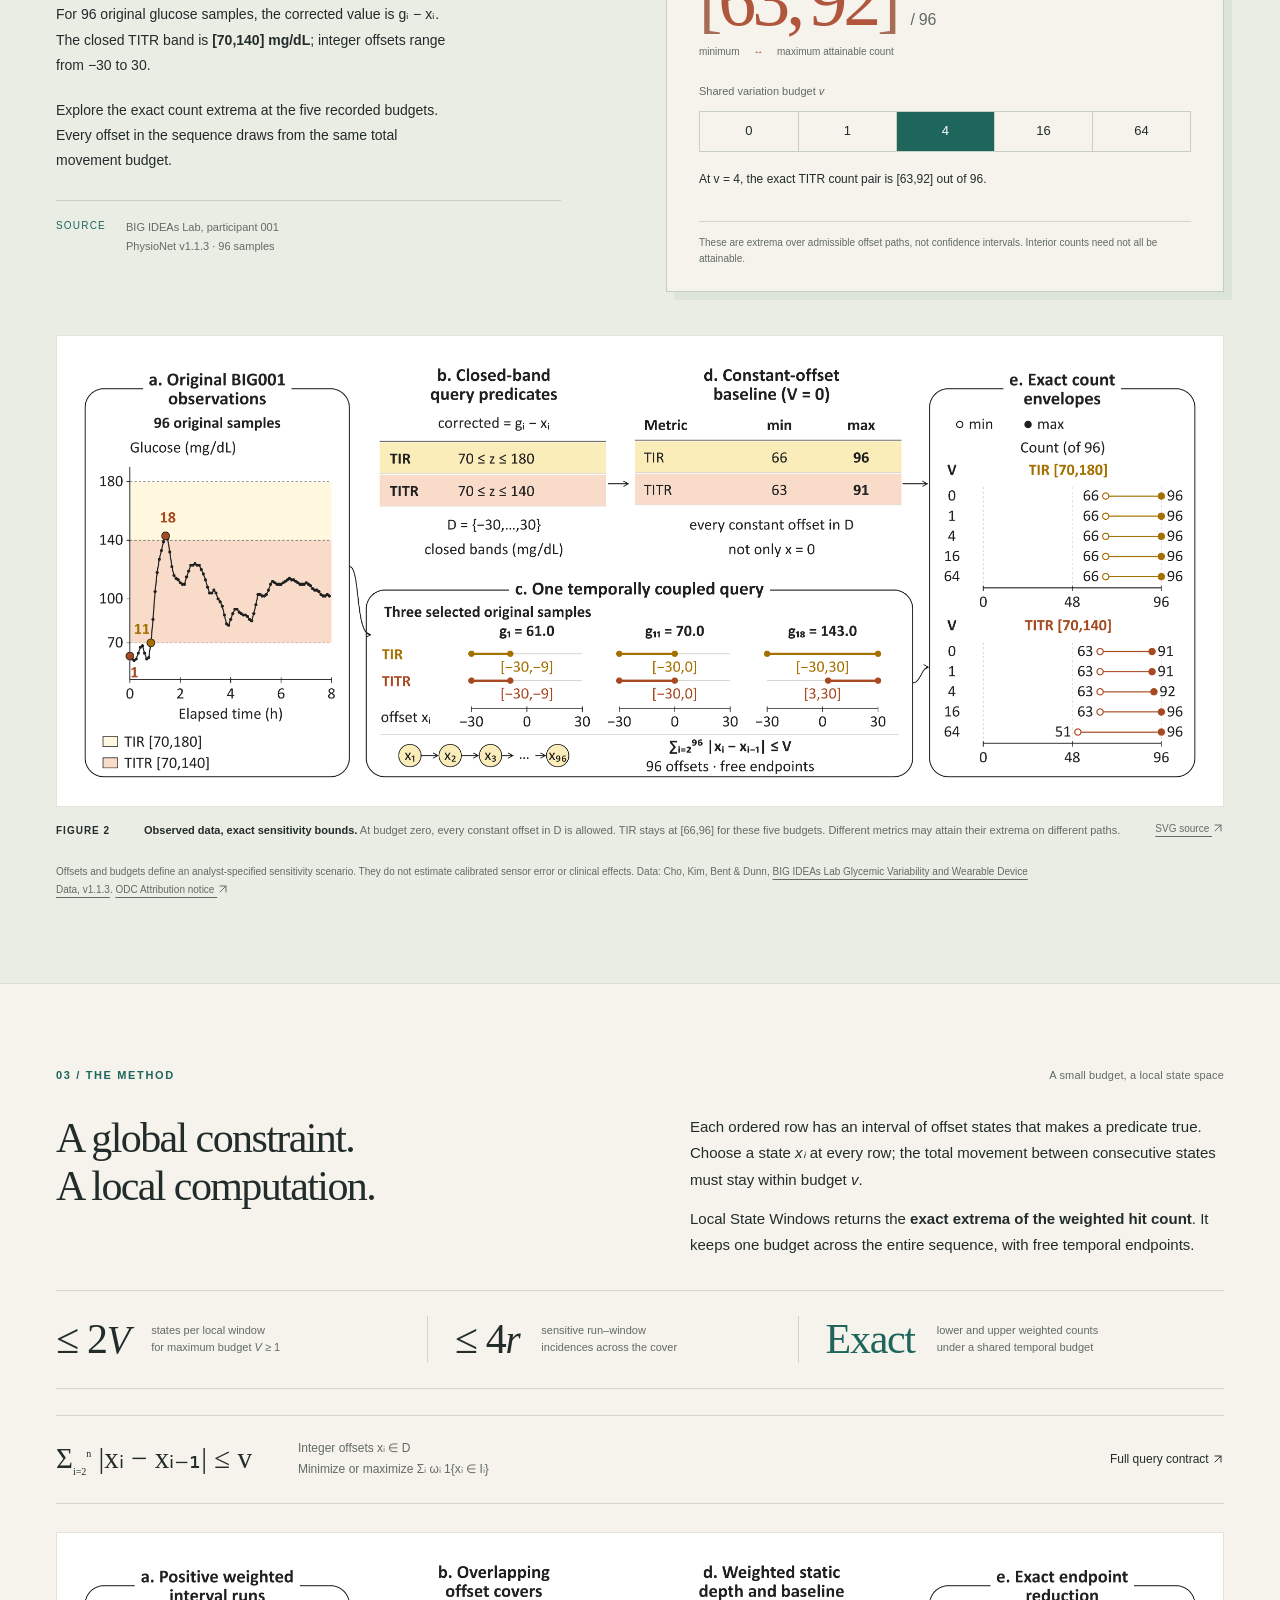
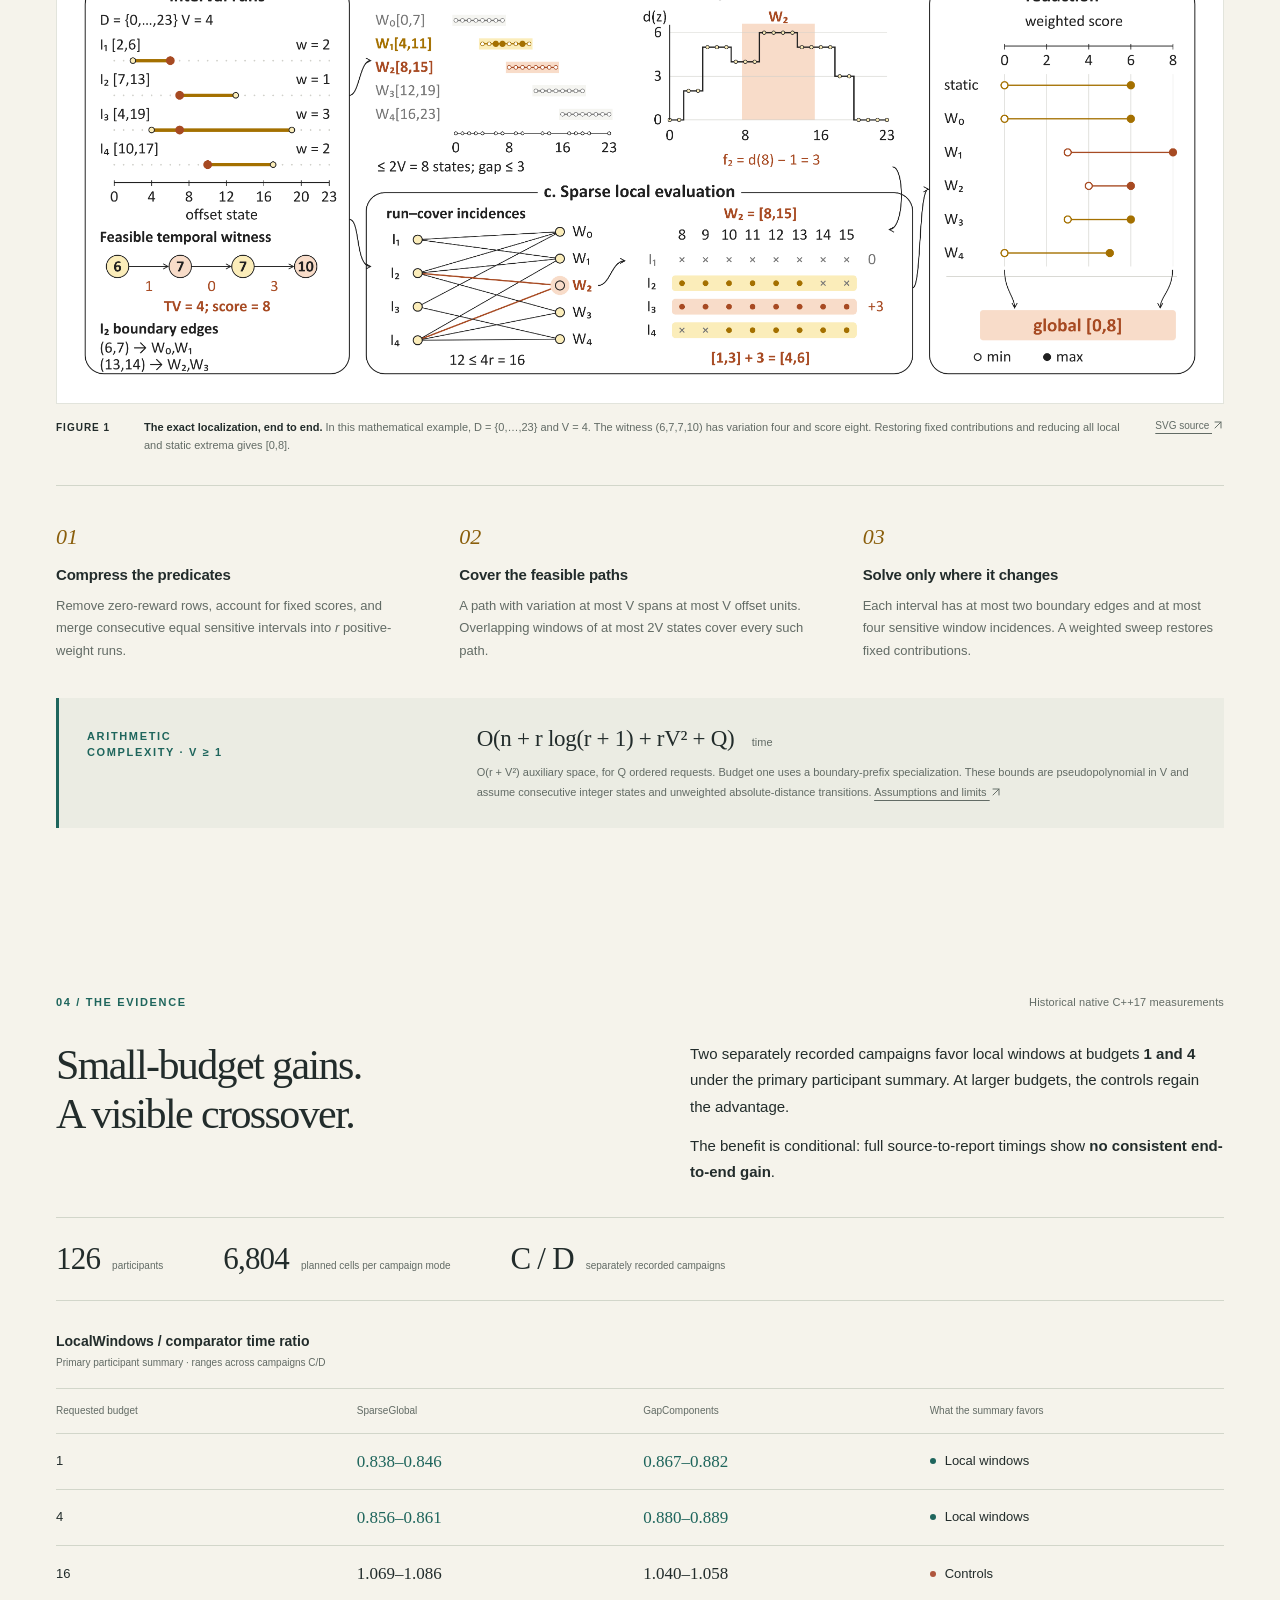
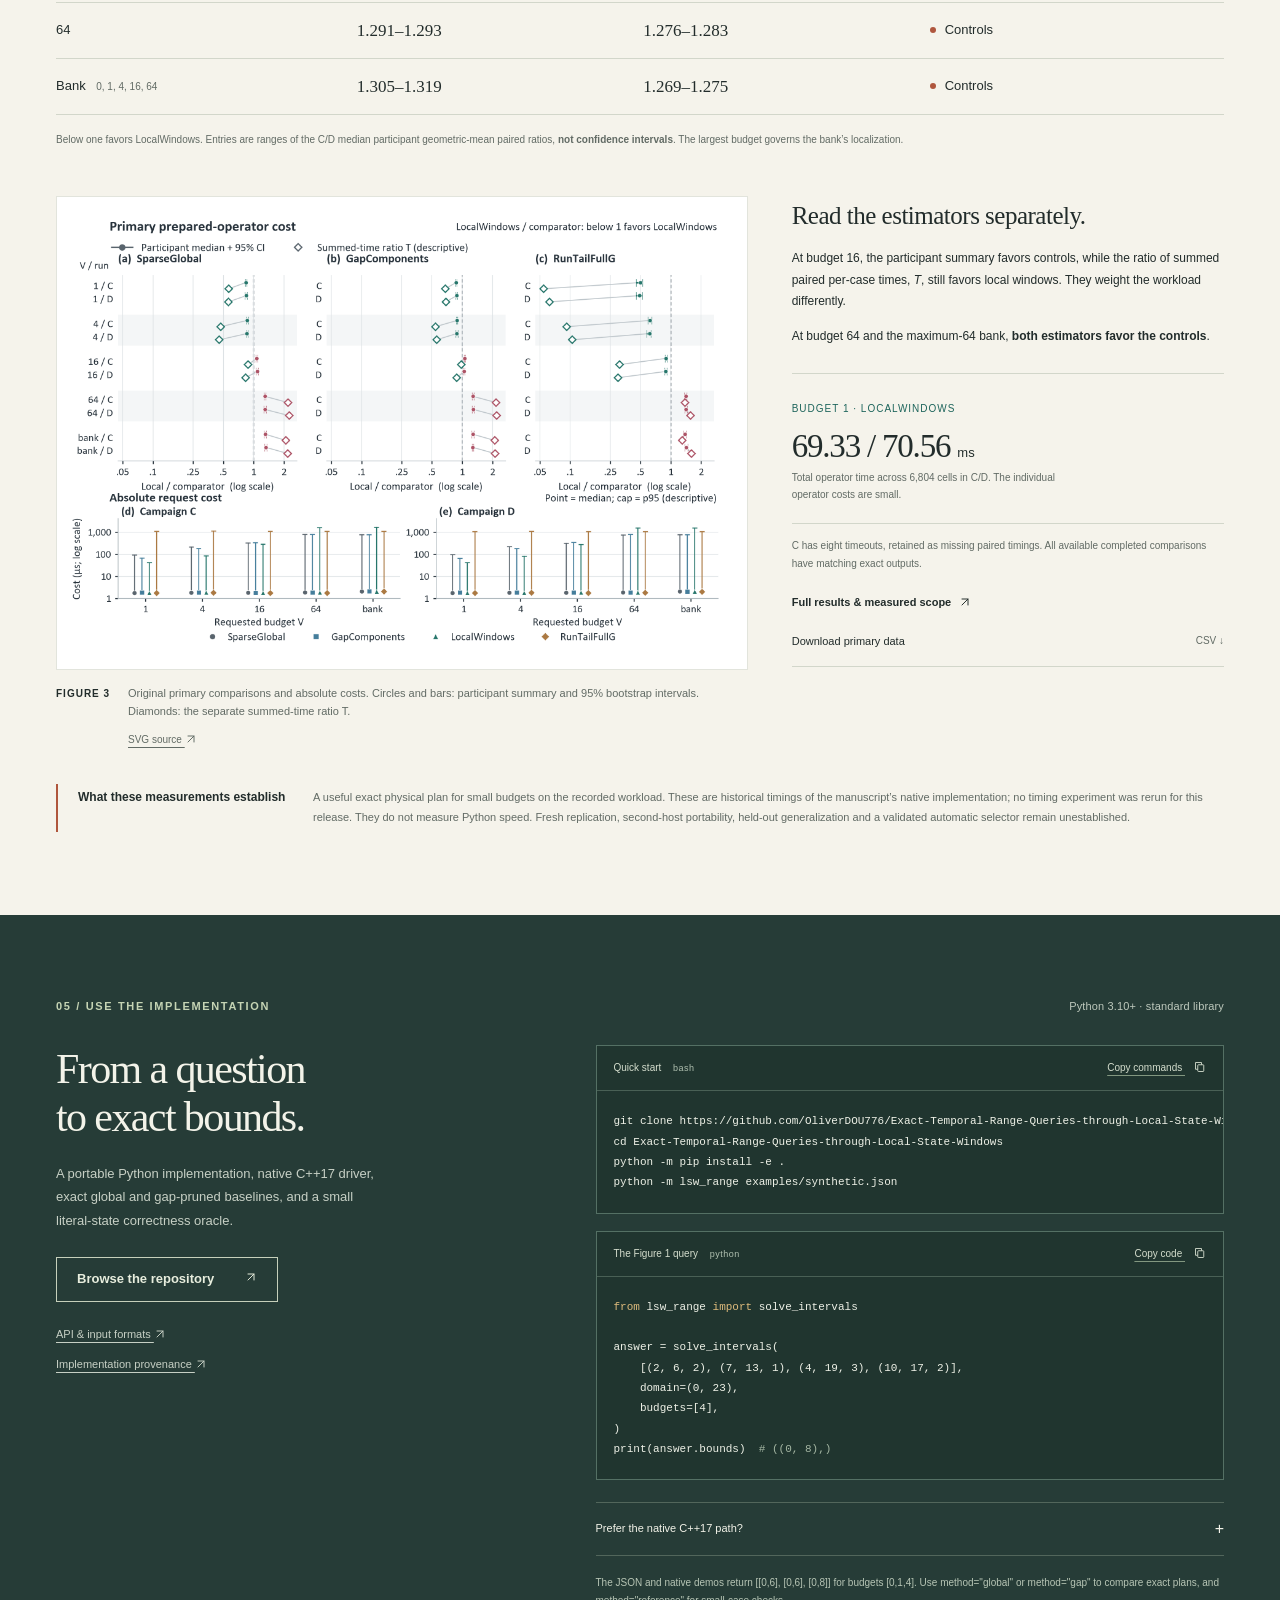
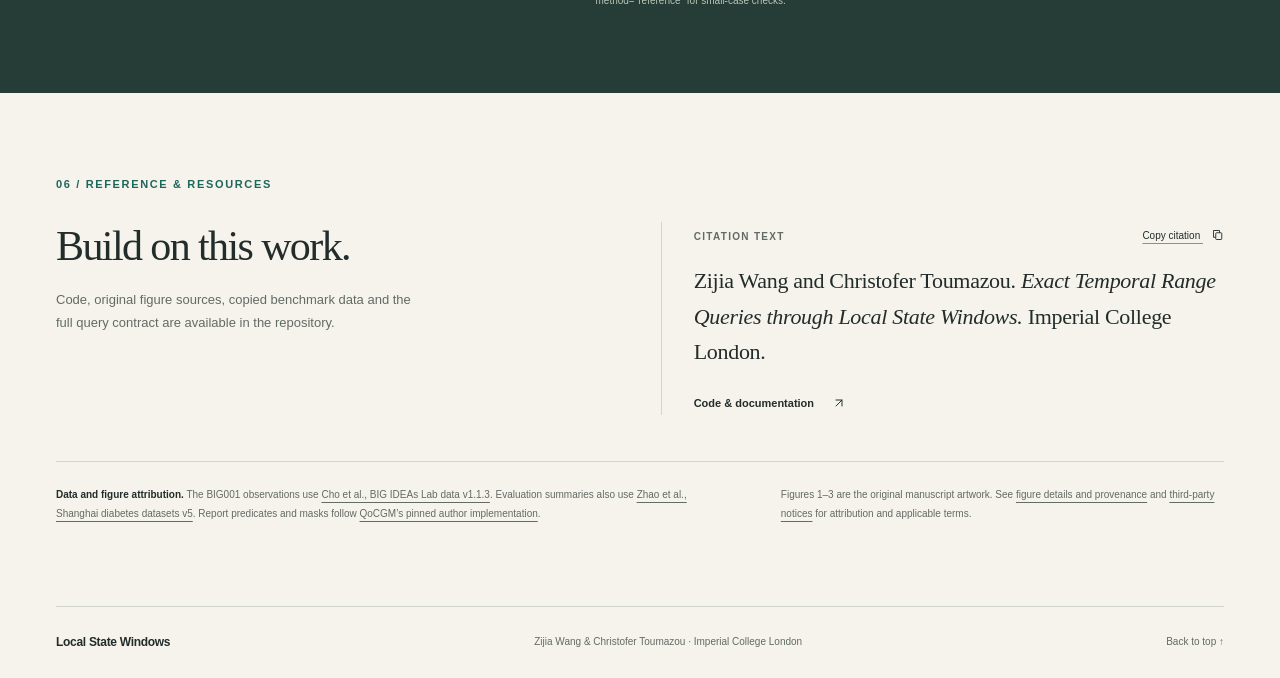
==== commit 1ccd6b11: "Lead with worked examples and update project authors" ====
--- a/docs/index.html
+++ b/docs/index.html
@@ -4,7 +4,8 @@
   <meta charset="utf-8">
   <meta name="viewport" content="width=device-width, initial-scale=1">
   <meta name="theme-color" content="#f5f3eb">
-  <meta name="description" content="Local State Windows computes exact temporal range extrema under one shared variation budget, without full-domain enumeration. Research by Zijia Wang, Imperial College London.">
+  <meta name="description" content="Work through simple examples, then explore exact temporal range queries with Local State Windows. Research by Zijia Wang and Christofer Toumazou, Imperial College London.">
+  <meta name="author" content="Zijia Wang and Christofer Toumazou, Imperial College London">
   <title>Local State Windows · Exact Temporal Range Queries</title>
   <link rel="stylesheet" href="project/style.css">
   <script src="project/site.js" defer></script>
@@ -14,7 +15,7 @@
   <header class="site-header shell">
     <a class="wordmark" href="#" aria-label="Local State Windows, top of page"><span class="window-mark" aria-hidden="true"><i></i><i></i><i></i></span><span>Local State Windows</span></a>
     <nav aria-label="Main navigation">
-      <a href="#method">Method</a><a href="#example">Example</a><a href="#results">Results</a><a href="#code">Code</a>
+      <a href="#examples">Examples</a><a href="#method">Method</a><a href="#results">Results</a><a href="#code">Code</a>
       <a class="nav-repo" href="https://github.com/OliverDOU776/Exact-Temporal-Range-Queries-through-Local-State-Windows">GitHub <span aria-hidden="true"><svg class="icon" viewBox="0 0 16 16" fill="none" aria-hidden="true" focusable="false"><path d="M4 12 12 4M4 4h8v8" stroke="currentColor" stroke-width="1.3" stroke-linecap="round" stroke-linejoin="round"/></svg></span></a>
     </nav>
   </header>
@@ -28,40 +29,33 @@
           <p class="hero-subtitle">through <em>Local State Windows</em></p>
         </div>
         <div class="hero-abstract">
-          <p class="abstract-label">The question</p>
-          <p>How much can a range count change when offsets vary over time, but share <strong>one total variation budget?</strong></p>
-          <p class="abstract-answer">Compute the exact minimum and maximum. Localize the states. Preserve the temporal dependence.</p>
-          <a class="text-link" href="#method">Explore the method <span aria-hidden="true">↓</span></a>
+          <p class="abstract-label">Start with a reading</p>
+          <p>A reading of <strong>141</strong> becomes <strong>140</strong> after subtracting an offset of 1. What can happen across a whole sequence when all offset changes share <strong>one movement budget?</strong></p>
+          <p class="abstract-answer">Find the smallest and largest possible number of readings inside a chosen range.</p>
+          <a class="text-link" href="#examples">Work through the examples <span aria-hidden="true"><svg class="icon" viewBox="0 0 16 16" fill="none" focusable="false"><path d="M8 3v10m-4-4 4 4 4-4" stroke="currentColor" stroke-width="1.3" stroke-linecap="round" stroke-linejoin="round"/></svg></span></a>
         </div>
       </div>
       <div class="hero-bottom">
-        <p class="byline"><strong>Zijia Wang</strong><span>Imperial College London</span></p>
+        <p class="byline"><strong>Zijia Wang <span class="byline-and">&amp;</span> Christofer Toumazou</strong><span>Imperial College London</span></p>
         <div class="hero-actions"><a class="button button-dark" href="#code">Get the code <span aria-hidden="true"><svg class="icon" viewBox="0 0 16 16" fill="none" aria-hidden="true" focusable="false"><path d="M4 12 12 4M4 4h8v8" stroke="currentColor" stroke-width="1.3" stroke-linecap="round" stroke-linejoin="round"/></svg></span></a><a class="button button-line" href="#citation">Cite this work</a></div>
-      </div>
-      <div class="facts-strip" aria-label="Key properties">
-        <div><span class="fact-value">≤ 2<em>V</em></span><span>states per local window<br>for maximum budget <em>V</em> ≥ 1</span></div>
-        <div><span class="fact-value">≤ 4<em>r</em></span><span>sensitive run–window<br>incidences across the cover</span></div>
-        <div><span class="fact-value teal">Exact</span><span>lower and upper weighted counts<br>under a shared temporal budget</span></div>
       </div>
     </section>
 
-    <section id="method" class="section shell" aria-labelledby="method-heading">
-      <div class="section-head"><p class="eyebrow">01 / The method</p><span class="section-note">A small budget, a local state space</span></div>
-      <div class="intro-grid">
-        <h2 id="method-heading">A global constraint.<br>A local computation.</h2>
-        <div class="body-copy"><p>Each ordered row has an interval of offset states that makes a predicate true. Choose a state <em>xᵢ</em> at every row; the total movement between consecutive states must stay within budget <em>v</em>.</p><p>Local State Windows returns the <strong>exact extrema of the weighted hit count</strong>. It keeps one budget across the entire sequence, with free temporal endpoints.</p></div>
+    <section id="examples" class="section shell worked-section" aria-labelledby="examples-heading">
+      <div class="section-head"><p class="eyebrow">01 / Three small examples</p><a class="section-note" href="#example">Then: 96 real glucose samples <svg class="icon" viewBox="0 0 16 16" fill="none" aria-hidden="true" focusable="false"><path d="M8 3v10m-4-4 4 4 4-4" stroke="currentColor" stroke-width="1.3" stroke-linecap="round" stroke-linejoin="round"/></svg></a></div>
+      <div class="worked-intro"><h2 id="examples-heading">See what a shared<br>budget changes.</h2><p>Subtract an offset from each reading, then count the corrected glucose readings in <strong>[70,140] mg/dL</strong>, including both edges. These invented examples use just two allowed offsets: <strong>0 or 1</strong>. The budget limits their total change along the sequence.</p></div>
+      <div class="toy-tabs" role="tablist" aria-label="Choose a worked example" hidden>
+        <button type="button" role="tab" id="toy-tab-single" aria-selected="false" aria-controls="toy-panel" tabindex="-1" data-scenario="single"><span class="toy-tab-number">01</span><span>One reading<small>141</small></span></button>
+        <button type="button" role="tab" id="toy-tab-shared" aria-selected="true" aria-controls="toy-panel" tabindex="0" data-scenario="shared"><span class="toy-tab-number">02</span><span>One shared budget<small>70, 141</small></span></button>
+        <button type="button" role="tab" id="toy-tab-masked" aria-selected="false" aria-controls="toy-panel" tabindex="-1" data-scenario="masked"><span class="toy-tab-number">03</span><span>A masked middle<small>70, 100, 141</small></span></button>
       </div>
-      <div class="query-contract"><span class="formula">Σ<sub>i=2</sub><sup>n</sup> |xᵢ − xᵢ₋₁| ≤ v</span><span class="contract-description">Integer offsets xᵢ ∈ D<br>Minimize or maximize Σᵢ ωᵢ 1{xᵢ ∈ Iᵢ}</span><a href="https://github.com/OliverDOU776/Exact-Temporal-Range-Queries-through-Local-State-Windows/blob/main/docs/method.md">Full query contract <span aria-hidden="true"><svg class="icon" viewBox="0 0 16 16" fill="none" aria-hidden="true" focusable="false"><path d="M4 12 12 4M4 4h8v8" stroke="currentColor" stroke-width="1.3" stroke-linecap="round" stroke-linejoin="round"/></svg></span></a></div>
-      <figure class="paper-figure method-figure">
-        <a class="figure-image-link" href="assets/local-state-windows.png" target="_blank" rel="noopener" aria-label="Open original Figure 1 at full resolution (new tab)"><img src="assets/local-state-windows.png" width="4205" height="1617" alt="Figure 1. Four weighted interval runs, five overlapping local windows, twelve sensitive run–window incidences, fixed-score restoration, and reduction to the exact global pair [0,8]." fetchpriority="high"></a>
-        <figcaption><span class="figure-number">Figure 1</span><p><strong>The exact localization, end to end.</strong> In this mathematical example, D = {0,…,23} and V = 4. The witness (6,7,7,10) has variation four and score eight. Restoring fixed contributions and reducing all local and static extrema gives [0,8].</p><a href="assets/local-state-windows.svg">SVG source <span aria-hidden="true"><svg class="icon" viewBox="0 0 16 16" fill="none" aria-hidden="true" focusable="false"><path d="M4 12 12 4M4 4h8v8" stroke="currentColor" stroke-width="1.3" stroke-linecap="round" stroke-linejoin="round"/></svg></span></a></figcaption>
-      </figure>
-      <div class="method-steps">
-        <div><span class="step-number">01</span><h3>Compress the predicates</h3><p>Remove zero-reward rows, account for fixed scores, and merge consecutive equal sensitive intervals into <em>r</em> positive-weight runs.</p></div>
-        <div><span class="step-number">02</span><h3>Cover the feasible paths</h3><p>A path with variation at most V spans at most V offset units. Overlapping windows of at most 2V states cover every such path.</p></div>
-        <div><span class="step-number">03</span><h3>Solve only where it changes</h3><p>Each interval has at most two boundary edges and at most four sensitive window incidences. A weighted sweep restores fixed contributions.</p></div>
+      <div class="toy-workspace" id="toy-panel" role="tabpanel" aria-labelledby="toy-tab-shared" tabindex="0">
+        <div class="toy-explanation"><p class="eyebrow">Illustrative values · exact answers</p><h3 id="toy-heading">Two readings, tied together.</h3><p id="toy-story">The first reading, 70, is in the band at offset 0. The second, 141, enters the band at offset 1. Can we count both?</p><fieldset class="toy-budget-picker" hidden><legend>Shared movement budget</legend><div class="toy-budget-options"><label><input type="radio" name="toy-budget" value="0" checked><span>0 <small>stay constant</small></span></label><label><input type="radio" name="toy-budget" value="1"><span>1 <small>one unit to spend</small></span></label></div></fieldset><p id="toy-lesson" class="toy-lesson">At budget 0, the offsets must stay constant. Choosing [0,0] counts only the first reading; choosing [1,1] counts only the second. The exact pair is [1,1].</p><p class="toy-answer"><span>Exact minimum, maximum</span><strong id="toy-pair">[1,1]</strong><span id="toy-denominator">among 2 counted readings</span></p><p id="toy-extra" class="toy-extra">Giving each row its own free choice would count both. A shared budget of 0 does not allow the offset path [0,1].</p></div>
+        <div class="toy-proof"><div class="toy-table-wrap" role="region" aria-label="Attaining offset paths for the worked example" tabindex="0"><table class="toy-table" id="toy-table"><caption>Two paths that attain the exact bounds</caption><thead><tr><th scope="col">In temporal order</th><th scope="col">1</th><th scope="col">2</th></tr></thead><tbody><tr class="toy-observed"><th scope="row">Observed reading</th><td>70</td><td>141</td></tr><tr><th scope="row">Count this row? <span>weight</span></th><td>1</td><td>1</td></tr></tbody><tbody class="toy-path toy-minimum"><tr class="toy-path-heading"><th colspan="3" scope="rowgroup">Minimum: 1 hit <span>movement used: 0 / 0</span></th></tr><tr><th scope="row">Offset</th><td>0</td><td>0</td></tr><tr><th scope="row">Corrected <span>reading − offset</span></th><td>70</td><td>141</td></tr><tr class="toy-hits"><th scope="row">Counted hit</th><td>1</td><td>0</td></tr></tbody><tbody class="toy-path toy-maximum"><tr class="toy-path-heading"><th colspan="3" scope="rowgroup">Maximum: 1 hit <span>movement used: 0 / 0</span></th></tr><tr><th scope="row">Offset</th><td>1</td><td>1</td></tr><tr><th scope="row">Corrected <span>reading − offset</span></th><td>69</td><td>140</td></tr><tr class="toy-hits"><th scope="row">Counted hit</th><td>0</td><td>1</td></tr></tbody></table></div><p class="toy-table-note">Movement adds the absolute offset changes between consecutive rows. The first and last offsets are free.</p></div>
       </div>
-      <div class="complexity-note"><p class="eyebrow">Arithmetic complexity · V ≥ 1</p><p class="complexity-formula">O(n + r log(r + 1) + rV² + Q) <span>time</span></p><p>O(r + V²) auxiliary space, for Q ordered requests. Budget one uses a boundary-prefix specialization. These bounds are pseudopolynomial in V and assume consecutive integer states and unweighted absolute-distance transitions. <a href="https://github.com/OliverDOU776/Exact-Temporal-Range-Queries-through-Local-State-Windows/blob/main/docs/method.md">Assumptions and limits <svg class="icon" viewBox="0 0 16 16" fill="none" aria-hidden="true" focusable="false"><path d="M4 12 12 4M4 4h8v8" stroke="currentColor" stroke-width="1.3" stroke-linecap="round" stroke-linejoin="round"/></svg></a></p></div>
+      <p class="sr-only" id="toy-status" aria-live="polite" aria-atomic="true"></p>
+      <noscript><div class="toy-fallback"><p><strong>One reading:</strong> for [141], budget 0 already gives [0,1]. The constant offset 0 leaves 141 outside the band; offset 1 gives 140 inside.</p><p><strong>One unit to spend:</strong> for [70,141], budget 1 gives [0,2]. Offset paths [1,0] and [0,1] attain the two bounds.</p><p><strong>A masked middle:</strong> for [70,100,141] with weights [1,0,1], the pairs remain [1,1] at budget 0 and [0,2] at budget 1. The middle row contributes no hit, but offset movement still spends the same shared budget.</p></div></noscript>
+      <p class="worked-to-real">The same question scales to a real sequence. <a href="#example">Try the fixed public BIG001 case below <svg class="icon" viewBox="0 0 16 16" fill="none" aria-hidden="true" focusable="false"><path d="M8 3v10m-4-4 4 4 4-4" stroke="currentColor" stroke-width="1.3" stroke-linecap="round" stroke-linejoin="round"/></svg></a></p>
     </section>
 
     <section id="example" class="example-section" aria-labelledby="example-heading"><div class="shell section">
@@ -86,8 +80,32 @@
       <p class="scope-note">Offsets and budgets define an analyst-specified sensitivity scenario. They do not estimate calibrated sensor error or clinical effects. Data: Cho, Kim, Bent &amp; Dunn, <a href="https://doi.org/10.13026/aw6y-fc44">BIG IDEAs Lab Glycemic Variability and Wearable Device Data, v1.1.3</a>. <a href="assets/BIG_IDEAs_ODC-By.txt">ODC Attribution notice <svg class="icon" viewBox="0 0 16 16" fill="none" aria-hidden="true" focusable="false"><path d="M4 12 12 4M4 4h8v8" stroke="currentColor" stroke-width="1.3" stroke-linecap="round" stroke-linejoin="round"/></svg></a></p>
     </div></section>
 
+    <section id="method" class="section shell" aria-labelledby="method-heading">
+      <div class="section-head"><p class="eyebrow">03 / The method</p><span class="section-note">A small budget, a local state space</span></div>
+      <div class="intro-grid">
+        <h2 id="method-heading">A global constraint.<br>A local computation.</h2>
+        <div class="body-copy"><p>Each ordered row has an interval of offset states that makes a predicate true. Choose a state <em>xᵢ</em> at every row; the total movement between consecutive states must stay within budget <em>v</em>.</p><p>Local State Windows returns the <strong>exact extrema of the weighted hit count</strong>. It keeps one budget across the entire sequence, with free temporal endpoints.</p></div>
+      </div>
+      <div class="facts-strip" aria-label="Key properties">
+        <div><span class="fact-value">≤ 2<em>V</em></span><span>states per local window<br>for maximum budget <em>V</em> ≥ 1</span></div>
+        <div><span class="fact-value">≤ 4<em>r</em></span><span>sensitive run–window<br>incidences across the cover</span></div>
+        <div><span class="fact-value teal">Exact</span><span>lower and upper weighted counts<br>under a shared temporal budget</span></div>
+      </div>
+      <div class="query-contract"><span class="formula">Σ<sub>i=2</sub><sup>n</sup> |xᵢ − xᵢ₋₁| ≤ v</span><span class="contract-description">Integer offsets xᵢ ∈ D<br>Minimize or maximize Σᵢ ωᵢ 1{xᵢ ∈ Iᵢ}</span><a href="https://github.com/OliverDOU776/Exact-Temporal-Range-Queries-through-Local-State-Windows/blob/main/docs/method.md">Full query contract <span aria-hidden="true"><svg class="icon" viewBox="0 0 16 16" fill="none" aria-hidden="true" focusable="false"><path d="M4 12 12 4M4 4h8v8" stroke="currentColor" stroke-width="1.3" stroke-linecap="round" stroke-linejoin="round"/></svg></span></a></div>
+      <figure class="paper-figure method-figure">
+        <a class="figure-image-link" href="assets/local-state-windows.png" target="_blank" rel="noopener" aria-label="Open original Figure 1 at full resolution (new tab)"><img src="assets/local-state-windows.png" width="4205" height="1617" alt="Figure 1. Four weighted interval runs, five overlapping local windows, twelve sensitive run–window incidences, fixed-score restoration, and reduction to the exact global pair [0,8]." fetchpriority="high"></a>
+        <figcaption><span class="figure-number">Figure 1</span><p><strong>The exact localization, end to end.</strong> In this mathematical example, D = {0,…,23} and V = 4. The witness (6,7,7,10) has variation four and score eight. Restoring fixed contributions and reducing all local and static extrema gives [0,8].</p><a href="assets/local-state-windows.svg">SVG source <span aria-hidden="true"><svg class="icon" viewBox="0 0 16 16" fill="none" aria-hidden="true" focusable="false"><path d="M4 12 12 4M4 4h8v8" stroke="currentColor" stroke-width="1.3" stroke-linecap="round" stroke-linejoin="round"/></svg></span></a></figcaption>
+      </figure>
+      <div class="method-steps">
+        <div><span class="step-number">01</span><h3>Compress the predicates</h3><p>Remove zero-reward rows, account for fixed scores, and merge consecutive equal sensitive intervals into <em>r</em> positive-weight runs.</p></div>
+        <div><span class="step-number">02</span><h3>Cover the feasible paths</h3><p>A path with variation at most V spans at most V offset units. Overlapping windows of at most 2V states cover every such path.</p></div>
+        <div><span class="step-number">03</span><h3>Solve only where it changes</h3><p>Each interval has at most two boundary edges and at most four sensitive window incidences. A weighted sweep restores fixed contributions.</p></div>
+      </div>
+      <div class="complexity-note"><p class="eyebrow">Arithmetic complexity · V ≥ 1</p><p class="complexity-formula">O(n + r log(r + 1) + rV² + Q) <span>time</span></p><p>O(r + V²) auxiliary space, for Q ordered requests. Budget one uses a boundary-prefix specialization. These bounds are pseudopolynomial in V and assume consecutive integer states and unweighted absolute-distance transitions. <a href="https://github.com/OliverDOU776/Exact-Temporal-Range-Queries-through-Local-State-Windows/blob/main/docs/method.md">Assumptions and limits <svg class="icon" viewBox="0 0 16 16" fill="none" aria-hidden="true" focusable="false"><path d="M4 12 12 4M4 4h8v8" stroke="currentColor" stroke-width="1.3" stroke-linecap="round" stroke-linejoin="round"/></svg></a></p></div>
+    </section>
+
     <section id="results" class="section shell" aria-labelledby="results-heading">
-      <div class="section-head"><p class="eyebrow">03 / The evidence</p><span class="section-note">Historical native C++17 measurements</span></div>
+      <div class="section-head"><p class="eyebrow">04 / The evidence</p><span class="section-note">Historical native C++17 measurements</span></div>
       <div class="intro-grid results-intro"><h2 id="results-heading">Small-budget gains.<br>A visible crossover.</h2><div class="body-copy"><p>Two separately recorded campaigns favor local windows at budgets <strong>1 and 4</strong> under the primary participant summary. At larger budgets, the controls regain the advantage.</p><p>The benefit is conditional: full source-to-report timings show <strong>no consistent end-to-end gain</strong>.</p></div></div>
       <div class="evidence-scope"><div><strong>126</strong><span>participants</span></div><div><strong>6,804</strong><span>planned cells per campaign mode</span></div><div><strong>C / D</strong><span>separately recorded campaigns</span></div></div>
       <div class="results-table-wrap"><table class="results-table"><caption>LocalWindows / comparator time ratio <span>Primary participant summary · ranges across campaigns C/D</span></caption><thead><tr><th scope="col">Requested budget</th><th scope="col">SparseGlobal</th><th scope="col">GapComponents</th><th scope="col">What the summary favors</th></tr></thead><tbody><tr class="favorable"><th scope="row">1</th><td>0.838–0.846</td><td>0.867–0.882</td><td><span class="result-indicator"></span>Local windows</td></tr><tr class="favorable"><th scope="row">4</th><td>0.856–0.861</td><td>0.880–0.889</td><td><span class="result-indicator"></span>Local windows</td></tr><tr><th scope="row">16</th><td>1.069–1.086</td><td>1.040–1.058</td><td><span class="result-indicator adverse"></span>Controls</td></tr><tr><th scope="row">64</th><td>1.291–1.293</td><td>1.276–1.283</td><td><span class="result-indicator adverse"></span>Controls</td></tr><tr><th scope="row">Bank <span>0, 1, 4, 16, 64</span></th><td>1.305–1.319</td><td>1.269–1.275</td><td><span class="result-indicator adverse"></span>Controls</td></tr></tbody></table></div>
@@ -100,7 +118,7 @@
     </section>
 
     <section id="code" class="code-section" aria-labelledby="code-heading"><div class="shell section">
-      <div class="section-head"><p class="eyebrow">04 / Use the implementation</p><span class="section-note">Python 3.10+ · standard library</span></div>
+      <div class="section-head"><p class="eyebrow">05 / Use the implementation</p><span class="section-note">Python 3.10+ · standard library</span></div>
       <div class="code-layout"><div class="code-intro"><h2 id="code-heading">From a question<br>to exact bounds.</h2><p>A portable Python implementation, native C++17 driver, exact global and gap-pruned baselines, and a small literal-state correctness oracle.</p><a class="button button-light" href="https://github.com/OliverDOU776/Exact-Temporal-Range-Queries-through-Local-State-Windows">Browse the repository <span aria-hidden="true"><svg class="icon" viewBox="0 0 16 16" fill="none" aria-hidden="true" focusable="false"><path d="M4 12 12 4M4 4h8v8" stroke="currentColor" stroke-width="1.3" stroke-linecap="round" stroke-linejoin="round"/></svg></span></a><div class="code-links"><a href="https://github.com/OliverDOU776/Exact-Temporal-Range-Queries-through-Local-State-Windows/blob/main/docs/api.md">API &amp; input formats <svg class="icon" viewBox="0 0 16 16" fill="none" aria-hidden="true" focusable="false"><path d="M4 12 12 4M4 4h8v8" stroke="currentColor" stroke-width="1.3" stroke-linecap="round" stroke-linejoin="round"/></svg></a><a href="https://github.com/OliverDOU776/Exact-Temporal-Range-Queries-through-Local-State-Windows/blob/main/docs/provenance.md">Implementation provenance <svg class="icon" viewBox="0 0 16 16" fill="none" aria-hidden="true" focusable="false"><path d="M4 12 12 4M4 4h8v8" stroke="currentColor" stroke-width="1.3" stroke-linecap="round" stroke-linejoin="round"/></svg></a></div></div>
         <div class="code-content"><div class="code-box"><div class="code-toolbar"><span>Quick start <span class="code-language">bash</span></span><button class="copy-button" type="button" data-copy="quickstart">Copy commands <span aria-hidden="true"><svg class="icon" viewBox="0 0 16 16" fill="none" aria-hidden="true" focusable="false"><rect x="5" y="5" width="8" height="9" rx="1" stroke="currentColor" stroke-width="1.2"/><path d="M10 5V2H2v9h3" stroke="currentColor" stroke-width="1.2" stroke-linejoin="round"/></svg></span></button></div><pre><code id="quickstart">git clone https://github.com/OliverDOU776/Exact-Temporal-Range-Queries-through-Local-State-Windows.git
 cd Exact-Temporal-Range-Queries-through-Local-State-Windows
@@ -121,8 +139,8 @@
       </div>
     </div></section>
 
-    <section id="citation" class="section shell citation-section" aria-labelledby="citation-heading"><div class="section-head"><p class="eyebrow">05 / Reference &amp; resources</p></div><div class="citation-grid"><div><h2 id="citation-heading">Build on this work.</h2><p>Code, original figure sources, copied benchmark data and the full query contract are available in the repository.</p></div><div class="citation-text"><div class="citation-heading-row"><span class="eyebrow">Citation text</span><button class="copy-button" type="button" data-copy="citation-text">Copy citation <span aria-hidden="true"><svg class="icon" viewBox="0 0 16 16" fill="none" aria-hidden="true" focusable="false"><rect x="5" y="5" width="8" height="9" rx="1" stroke="currentColor" stroke-width="1.2"/><path d="M10 5V2H2v9h3" stroke="currentColor" stroke-width="1.2" stroke-linejoin="round"/></svg></span></button></div><p id="citation-text">Zijia Wang. <em>Exact Temporal Range Queries through Local State Windows.</em> Imperial College London.</p><a class="text-link" href="https://github.com/OliverDOU776/Exact-Temporal-Range-Queries-through-Local-State-Windows">Code &amp; documentation <span aria-hidden="true"><svg class="icon" viewBox="0 0 16 16" fill="none" aria-hidden="true" focusable="false"><path d="M4 12 12 4M4 4h8v8" stroke="currentColor" stroke-width="1.3" stroke-linecap="round" stroke-linejoin="round"/></svg></span></a></div></div><div class="attribution"><p><strong>Data and figure attribution.</strong> The BIG001 observations use <a href="https://doi.org/10.13026/aw6y-fc44">Cho et al., BIG IDEAs Lab data v1.1.3</a>. Evaluation summaries also use <a href="https://doi.org/10.6084/m9.figshare.21600933.v5">Zhao et al., Shanghai diabetes datasets v5</a>. Report predicates and masks follow <a href="https://github.com/simcich/QoCGM/tree/b0bac0f5dbcc97bcdcf3ef85c2789594f3dfece3">QoCGM’s pinned author implementation</a>.</p><p>Figures 1–3 are the original manuscript artwork. See <a href="https://github.com/OliverDOU776/Exact-Temporal-Range-Queries-through-Local-State-Windows/blob/main/docs/figures.md">figure details and provenance</a> and <a href="https://github.com/OliverDOU776/Exact-Temporal-Range-Queries-through-Local-State-Windows/blob/main/NOTICE">third-party notices</a> for attribution and applicable terms.</p></div></section>
+    <section id="citation" class="section shell citation-section" aria-labelledby="citation-heading"><div class="section-head"><p class="eyebrow">06 / Reference &amp; resources</p></div><div class="citation-grid"><div><h2 id="citation-heading">Build on this work.</h2><p>Code, original figure sources, copied benchmark data and the full query contract are available in the repository.</p></div><div class="citation-text"><div class="citation-heading-row"><span class="eyebrow">Citation text</span><button class="copy-button" type="button" data-copy="citation-text">Copy citation <span aria-hidden="true"><svg class="icon" viewBox="0 0 16 16" fill="none" aria-hidden="true" focusable="false"><rect x="5" y="5" width="8" height="9" rx="1" stroke="currentColor" stroke-width="1.2"/><path d="M10 5V2H2v9h3" stroke="currentColor" stroke-width="1.2" stroke-linejoin="round"/></svg></span></button></div><p id="citation-text">Zijia Wang and Christofer Toumazou. <em>Exact Temporal Range Queries through Local State Windows.</em> Imperial College London.</p><a class="text-link" href="https://github.com/OliverDOU776/Exact-Temporal-Range-Queries-through-Local-State-Windows">Code &amp; documentation <span aria-hidden="true"><svg class="icon" viewBox="0 0 16 16" fill="none" aria-hidden="true" focusable="false"><path d="M4 12 12 4M4 4h8v8" stroke="currentColor" stroke-width="1.3" stroke-linecap="round" stroke-linejoin="round"/></svg></span></a></div></div><div class="attribution"><p><strong>Data and figure attribution.</strong> The BIG001 observations use <a href="https://doi.org/10.13026/aw6y-fc44">Cho et al., BIG IDEAs Lab data v1.1.3</a>. Evaluation summaries also use <a href="https://doi.org/10.6084/m9.figshare.21600933.v5">Zhao et al., Shanghai diabetes datasets v5</a>. Report predicates and masks follow <a href="https://github.com/simcich/QoCGM/tree/b0bac0f5dbcc97bcdcf3ef85c2789594f3dfece3">QoCGM’s pinned author implementation</a>.</p><p>Figures 1–3 are the original manuscript artwork. See <a href="https://github.com/OliverDOU776/Exact-Temporal-Range-Queries-through-Local-State-Windows/blob/main/docs/figures.md">figure details and provenance</a> and <a href="https://github.com/OliverDOU776/Exact-Temporal-Range-Queries-through-Local-State-Windows/blob/main/NOTICE">third-party notices</a> for attribution and applicable terms.</p></div></section>
   </main>
-  <footer class="site-footer shell"><a class="wordmark" href="#">Local State Windows</a><p>Zijia Wang · Imperial College London</p><a href="#main">Back to top ↑</a></footer>
+  <footer class="site-footer shell"><a class="wordmark" href="#">Local State Windows</a><p>Zijia Wang &amp; Christofer Toumazou · Imperial College London</p><a href="#main">Back to top ↑</a></footer>
 </body>
 </html>
--- a/docs/project/style.css
+++ b/docs/project/style.css
@@ -7,3 +7,82 @@
 @media print{body{background:white;color:black}.shell{width:100%}.site-header nav,.hero-actions,.copy-button,.budget-picker,.site-footer>a:last-child{display:none}.section{padding-block:30px}.hero{padding-top:25px}.hero-grid{gap:30px}h1{font-size:45px}.hero-subtitle{font-size:27px}.hero-abstract{font-size:13px}.facts-strip{padding-block:15px}.paper-figure{break-inside:avoid}.code-section{color:black;background:#eee}.code-box{background:white}.code-box pre,.native-details pre{color:black}.code-toolbar{color:black}.syntax-keyword,.syntax-comment{color:#333}.code-section .eyebrow,.code-section .section-note,.code-intro>p,.code-links,.code-footnote{color:#333}.budget-explorer{box-shadow:none}.example-section{background:#f3f3f3}.section-head .eyebrow{color:#333}a{text-decoration:none}}
 
 .icon{display:inline-block;width:12px;height:12px;vertical-align:-2px;flex-shrink:0}.button .icon{vertical-align:0}
+
+/* Let the examples introduce the question before the mathematical machinery. */
+[hidden]{display:none!important}
+.site-header{height:92px}
+.hero{padding-top:35px}
+.hero-grid{margin-top:22px;gap:60px;grid-template-columns:1.6fr 1fr}
+.hero h1{font-size:clamp(48px,4.8vw,68px);letter-spacing:-2.7px}
+.hero-subtitle{font-size:clamp(27px,2.5vw,35px);margin-top:12px}
+.hero-abstract{font-size:16px;line-height:1.6;padding-left:28px}
+.hero-abstract .abstract-answer{font-size:12px;margin:12px 0}
+.abstract-label{font-size:10px;margin-bottom:9px}
+.hero-bottom{margin-top:27px;padding-bottom:30px;border-bottom:1px solid var(--line);gap:24px}
+.byline{flex-wrap:wrap;gap:5px 15px;font-size:12px;line-height:1.6}
+.byline strong .byline-and{color:var(--muted);border:0;padding:0}
+#method .facts-strip{margin-bottom:26px}
+.worked-section{padding-top:37px;padding-bottom:58px}
+.worked-intro{display:grid;grid-template-columns:1fr 1.05fr;gap:85px;align-items:start}
+.worked-intro h2{font-size:37px}
+.worked-intro>p{font-size:13px;line-height:1.85;max-width:530px}
+.worked-section .section-head{margin-bottom:23px}
+.worked-section .section-note{text-decoration:none;display:inline-flex;gap:9px;align-items:center}
+.worked-section .section-note:hover{text-decoration:underline}
+.toy-tabs{display:grid;grid-template-columns:repeat(3,1fr);gap:27px;margin-top:25px;border-bottom:1px solid var(--line)}
+.toy-tabs button{display:flex;gap:15px;align-items:center;text-align:left;background:none;border:0;border-bottom:3px solid transparent;margin-bottom:-1px;padding:14px 0;font-size:13px;line-height:1.5;min-height:77px}
+.toy-tabs button[aria-selected="true"]{border-bottom-color:var(--teal);color:var(--teal)}
+.toy-tabs button:hover{color:var(--teal)}
+.toy-tab-number{font:italic 24px/1 var(--serif);color:var(--muted)}
+.toy-tabs button[aria-selected="true"] .toy-tab-number{color:var(--teal)}
+.toy-tabs small{display:block;font-size:10px;letter-spacing:.3px;margin-top:3px;color:var(--muted)}
+.toy-workspace{display:grid;grid-template-columns:.83fr 1.17fr;gap:65px;padding-top:30px}
+.toy-workspace:focus-visible{outline:2px solid var(--ochre);outline-offset:9px}
+.toy-explanation>.eyebrow{font-size:9px;letter-spacing:1.1px;color:var(--teal);margin-bottom:12px}
+.toy-explanation h3{font:400 29px/1.2 var(--serif);letter-spacing:-.8px;max-width:340px}
+.toy-explanation>p:not(.eyebrow):not(.toy-answer){font-size:12px;line-height:1.8;margin-top:15px}
+.toy-budget-picker{border:0;margin:19px 0 0;padding:0;min-width:0}
+.toy-budget-picker legend{padding:0;font-size:10px;color:var(--muted);margin-bottom:8px}
+.toy-budget-options{display:grid;grid-template-columns:1fr 1fr;border:1px solid #bac8b8}
+.toy-budget-options label{position:relative;cursor:pointer}
+.toy-budget-options label+label{border-left:1px solid #bac8b8}
+.toy-budget-options input{position:absolute;opacity:0;width:100%;height:100%;inset:0;margin:0;cursor:pointer}
+.toy-budget-options label>span{display:block;padding:9px 12px;font-size:14px;line-height:1.4;text-align:center}
+.toy-budget-options small{display:block;font-size:9px;line-height:1.5;margin-top:2px}
+.toy-budget-options input:checked+span{background:var(--teal);color:white}
+.toy-budget-options input:focus-visible+span{outline:3px solid var(--ochre);outline-offset:3px;position:relative;z-index:1}
+.toy-budget-options label:hover>span{box-shadow:inset 0 0 0 1px var(--teal)}
+.toy-explanation .toy-answer{display:grid;grid-template-columns:1fr auto;align-items:center;gap:0 15px;border-block:1px solid var(--line);padding:12px 0;margin-top:18px}
+.toy-answer>span{font-size:10px;color:var(--muted)}
+.toy-answer>strong{grid-column:2;grid-row:1/3;font:400 47px/1.1 var(--serif);color:var(--coral);letter-spacing:-1.8px}
+.toy-explanation>p.toy-extra{font-size:10px!important;color:var(--muted);line-height:1.75!important}
+.toy-proof{min-width:0}
+.toy-table-wrap{overflow-x:auto}
+.toy-table{width:100%;border-collapse:collapse;font-variant-numeric:tabular-nums;line-height:1.6;font-size:11px;text-align:center}
+.toy-table caption{text-align:left;font-size:11px;font-weight:600;padding-bottom:12px}
+.toy-table th,.toy-table td{border-bottom:1px solid var(--line);padding:8px 10px}
+.toy-table thead th{font-size:10px;color:var(--muted);font-weight:500;padding-top:0;padding-bottom:8px}
+.toy-table tr>th:first-child{text-align:left;width:48%;padding-left:0;font-weight:400}
+.toy-table tbody:not(.toy-path) tr>th:first-child{font-size:10px}
+.toy-table td{min-width:42px}
+.toy-table .toy-observed td{font:23px/1.3 var(--serif);padding-block:9px}
+.toy-table th span{font-size:8px;color:var(--muted)}
+.toy-table thead th span{display:block;line-height:1.2}
+.toy-table .toy-path-heading>th{background:#e8ede2;padding:9px 11px;width:auto;font-size:10px;font-weight:600;border-top:13px solid var(--paper);border-bottom:0}
+.toy-path-heading span{float:right;font-size:9px!important;font-weight:400;white-space:nowrap;margin-left:8px}
+.toy-table .toy-masked{color:var(--muted);background:rgba(98,107,101,.04)}
+.toy-table .toy-hits td{font-weight:650;color:var(--teal)}
+.toy-table .toy-hits td.toy-masked{color:var(--muted);font-weight:400}
+.toy-table .toy-hits th{font-size:10px}
+.toy-table-note{font-size:9px;color:var(--muted);line-height:1.75;margin-top:13px}
+.worked-to-real{font-size:12px;line-height:1.8;border-top:1px solid var(--line);padding-top:20px;margin-top:29px;color:var(--muted)}
+.worked-to-real a{font-weight:550;color:var(--teal);margin-left:5px;text-decoration:none}
+.worked-to-real a:hover{text-decoration:underline}
+.toy-fallback{font-size:12px;line-height:1.8;margin-top:25px;padding-top:19px;border-top:1px solid var(--line)}
+.toy-fallback p+p{margin-top:12px}
+@media(min-width:1500px){.hero{padding-top:37px}.hero-bottom{margin-top:27px}.worked-section{padding-top:40px}}
+@media(max-width:1100px){.hero-grid{gap:35px}.hero h1{font-size:57px}.hero-subtitle{font-size:29px}.hero-abstract{font-size:14px;padding-left:24px}.byline{font-size:11px}.worked-intro{gap:55px}.toy-workspace{gap:38px}.toy-explanation h3{font-size:27px}.toy-path-heading span{font-size:8px!important}.toy-table .toy-path-heading>th{padding-inline:8px}.toy-table th,.toy-table td{padding-inline:8px}}
+@media(max-width:800px){.site-header{height:85px}.hero-grid{grid-template-columns:1.16fr 1fr;gap:29px}.hero h1{font-size:clamp(40px,6.7vw,53px);letter-spacing:-2px}.hero-subtitle{font-size:25px}.hero-abstract{display:block;padding-left:0;font-size:13px;line-height:1.7}.hero-abstract .abstract-answer{font-size:11px;margin-block:10px}.hero-abstract .text-link{font-size:10px;margin-top:0;gap:10px}.hero-bottom{margin-top:25px;padding-bottom:26px}.byline{flex-direction:column;gap:2px;align-items:flex-start}.byline>span{border:0;padding:0}.worked-section{padding-top:31px;padding-bottom:43px}.worked-intro{gap:35px;grid-template-columns:1fr 1.1fr}.worked-intro h2{font-size:31px}.worked-intro>p{font-size:12px;line-height:1.8}.toy-tabs{gap:18px;margin-top:21px}.toy-tabs button{gap:11px;font-size:11px;min-height:72px}.toy-tab-number{font-size:21px}.toy-tabs small{font-size:9px}.toy-workspace{grid-template-columns:.87fr 1.13fr;gap:27px;padding-top:25px}.toy-explanation h3{font-size:25px}.toy-explanation>p:not(.eyebrow):not(.toy-answer){font-size:11px}.toy-table{font-size:10px}.toy-table th,.toy-table td{padding:7px 5px}.toy-table tr>th:first-child{width:46%}.toy-table .toy-observed td{font-size:21px}.toy-path-heading span{float:none;display:block;margin-left:0;margin-top:2px}.toy-budget-options label>span{padding-inline:6px}.toy-budget-options small{font-size:8px}.toy-answer>strong{font-size:41px}.toy-answer>span{font-size:9px}.worked-to-real{font-size:11px;margin-top:24px}}
+@media(max-width:580px){.site-header{height:auto;min-height:100px;padding-block:18px 13px}.hero{padding-top:25px}.hero-grid{grid-template-columns:1fr;margin-top:17px;gap:18px}.hero h1{font-size:45px;line-height:1.04;letter-spacing:-2px}.hero-subtitle{font-size:24px;margin-top:10px}.hero-abstract{padding-top:14px;max-width:none;font-size:13px;line-height:1.65}.hero-abstract .abstract-label{display:none}.hero-abstract .abstract-answer{font-size:11px;margin:9px 0}.hero-abstract .text-link{font-size:10px}.hero-bottom{margin-top:18px;padding-bottom:23px;gap:0}.byline{font-size:11px;flex-direction:column;gap:3px}.byline>span{border:0;padding:0;font-size:10px}.hero-actions{display:none}.worked-section{padding-top:29px}.worked-section .section-head{margin-bottom:19px}.worked-section .section-note{font-size:8px;max-width:128px;line-height:1.5;gap:6px}.worked-intro{grid-template-columns:1fr;gap:14px}.worked-intro h2{font-size:30px}.worked-intro h2 br{display:none}.worked-intro>p{font-size:12px;line-height:1.8}.toy-tabs{gap:12px;margin-top:18px}.toy-tabs button{display:block;font-size:10px;min-height:91px;padding:10px 0;line-height:1.4}.toy-tab-number{display:block;margin-bottom:8px;font-size:19px}.toy-tabs small{font-size:8px;letter-spacing:0;margin-top:4px}.toy-workspace{grid-template-columns:1fr;gap:25px;padding-top:24px}.toy-explanation>.eyebrow{font-size:8px;margin-bottom:9px}.toy-explanation h3{font-size:27px;max-width:none}.toy-explanation>p:not(.eyebrow):not(.toy-answer){font-size:12px;margin-top:12px}.toy-budget-picker{margin-top:17px}.toy-budget-picker legend{font-size:10px}.toy-budget-options label>span{padding-block:10px}.toy-budget-options small{font-size:9px}.toy-explanation .toy-answer{margin-top:15px;padding-block:12px}.toy-answer>strong{font-size:44px}.toy-answer>span{font-size:10px}.toy-explanation>p.toy-extra{font-size:10px!important;margin-top:12px}.toy-table{font-size:11px}.toy-table th,.toy-table td{padding:8px 7px}.toy-table caption{font-size:11px}.toy-table tr>th:first-child{width:48%}.toy-table .toy-observed td{font-size:24px}.toy-table .toy-path-heading>th{font-size:10px;padding:10px}.toy-path-heading span{display:inline;float:right;margin:0 0 0 8px;font-size:8px!important}.toy-table-note{font-size:9px}.worked-to-real{font-size:11px;padding-top:17px;margin-top:25px}.worked-to-real a{display:block;margin:6px 0 0}.toy-fallback{font-size:11px}}
+@media(max-width:350px){.hero h1{font-size:40px}.toy-table th,.toy-table td{padding-inline:5px}.toy-path-heading span{display:block;float:none;margin:2px 0 0}.toy-table tr>th:first-child{width:46%}.toy-table td{min-width:34px}}
+@media print{.site-header{height:auto;padding-block:15px}.hero-actions{display:none}.hero-bottom{margin-top:20px}.worked-section{padding-block:30px}.toy-tabs,.toy-budget-picker{display:none}.toy-workspace{gap:25px}.toy-workspace,.toy-table{break-inside:avoid}.toy-answer>strong,.toy-table .toy-hits td{color:black}.toy-table .toy-path-heading>th{background:#eee}.toy-explanation>p.toy-extra,.worked-to-real{color:#333}}
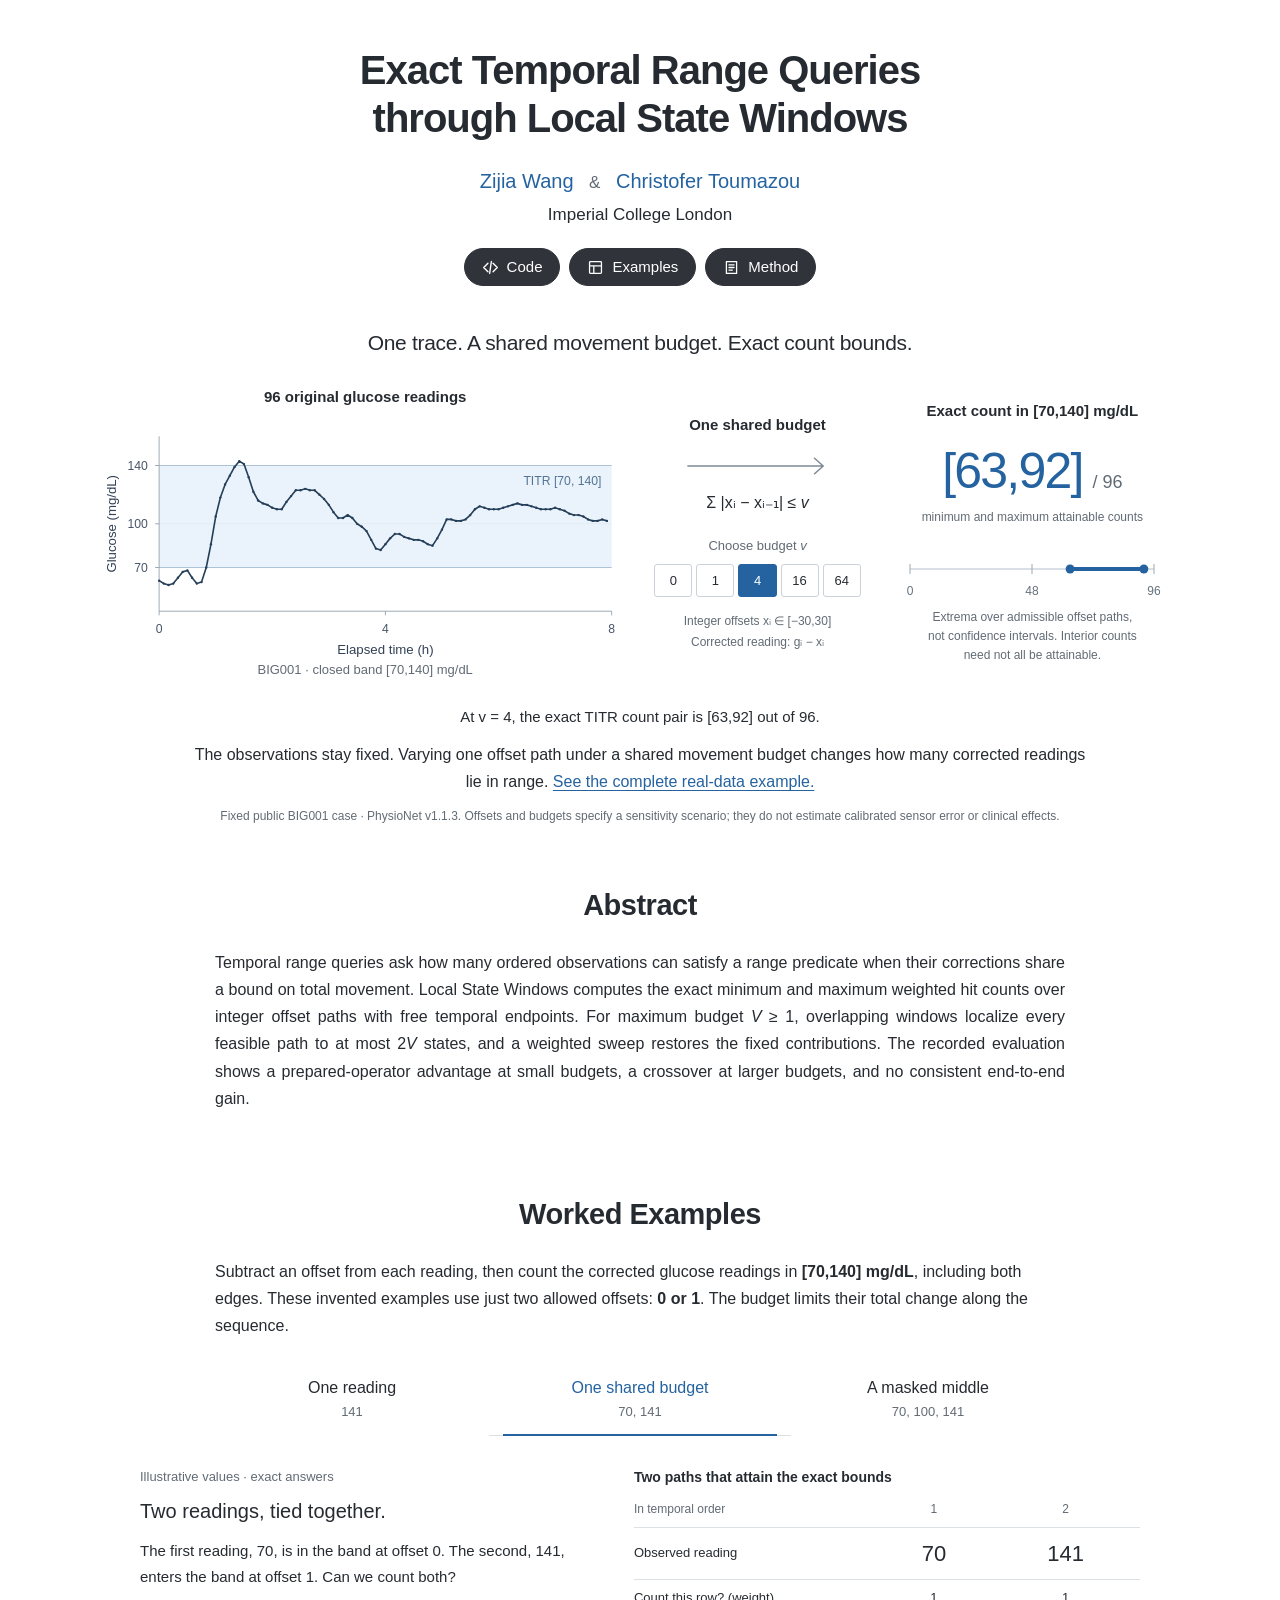
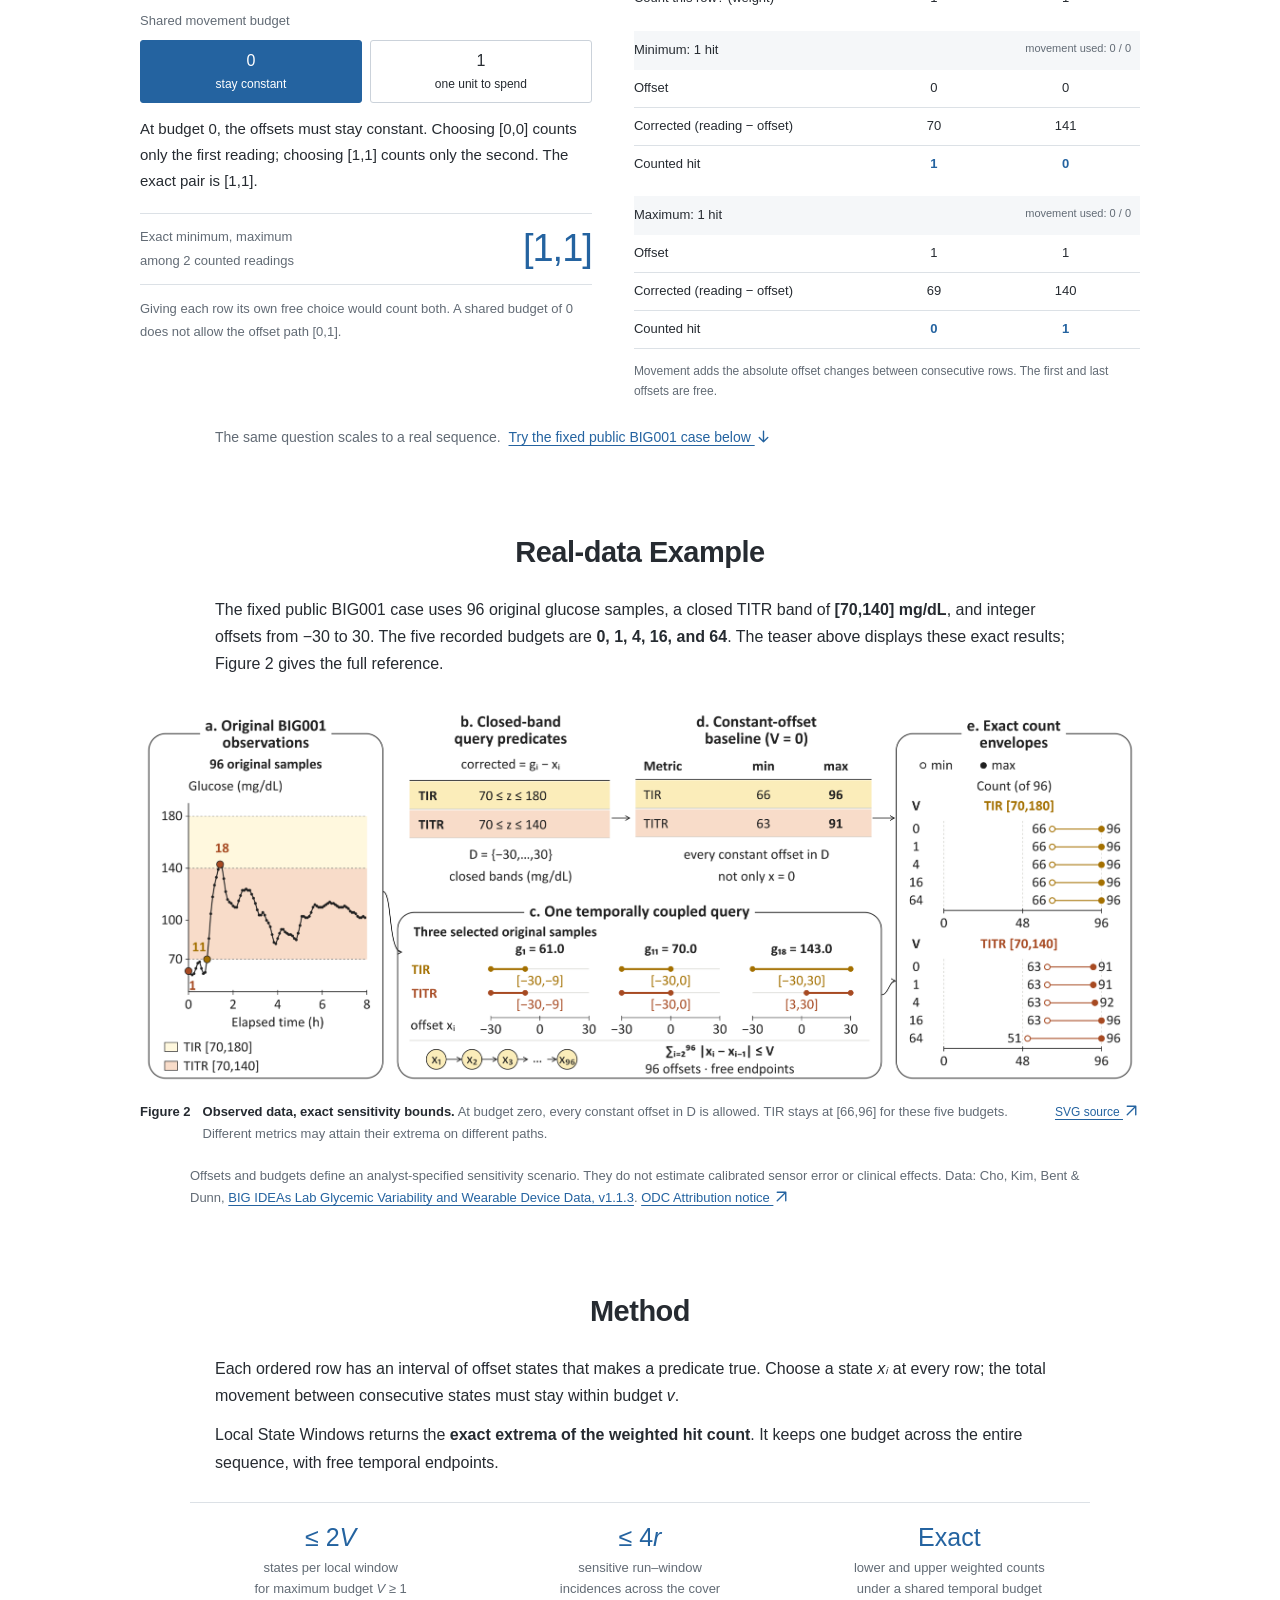
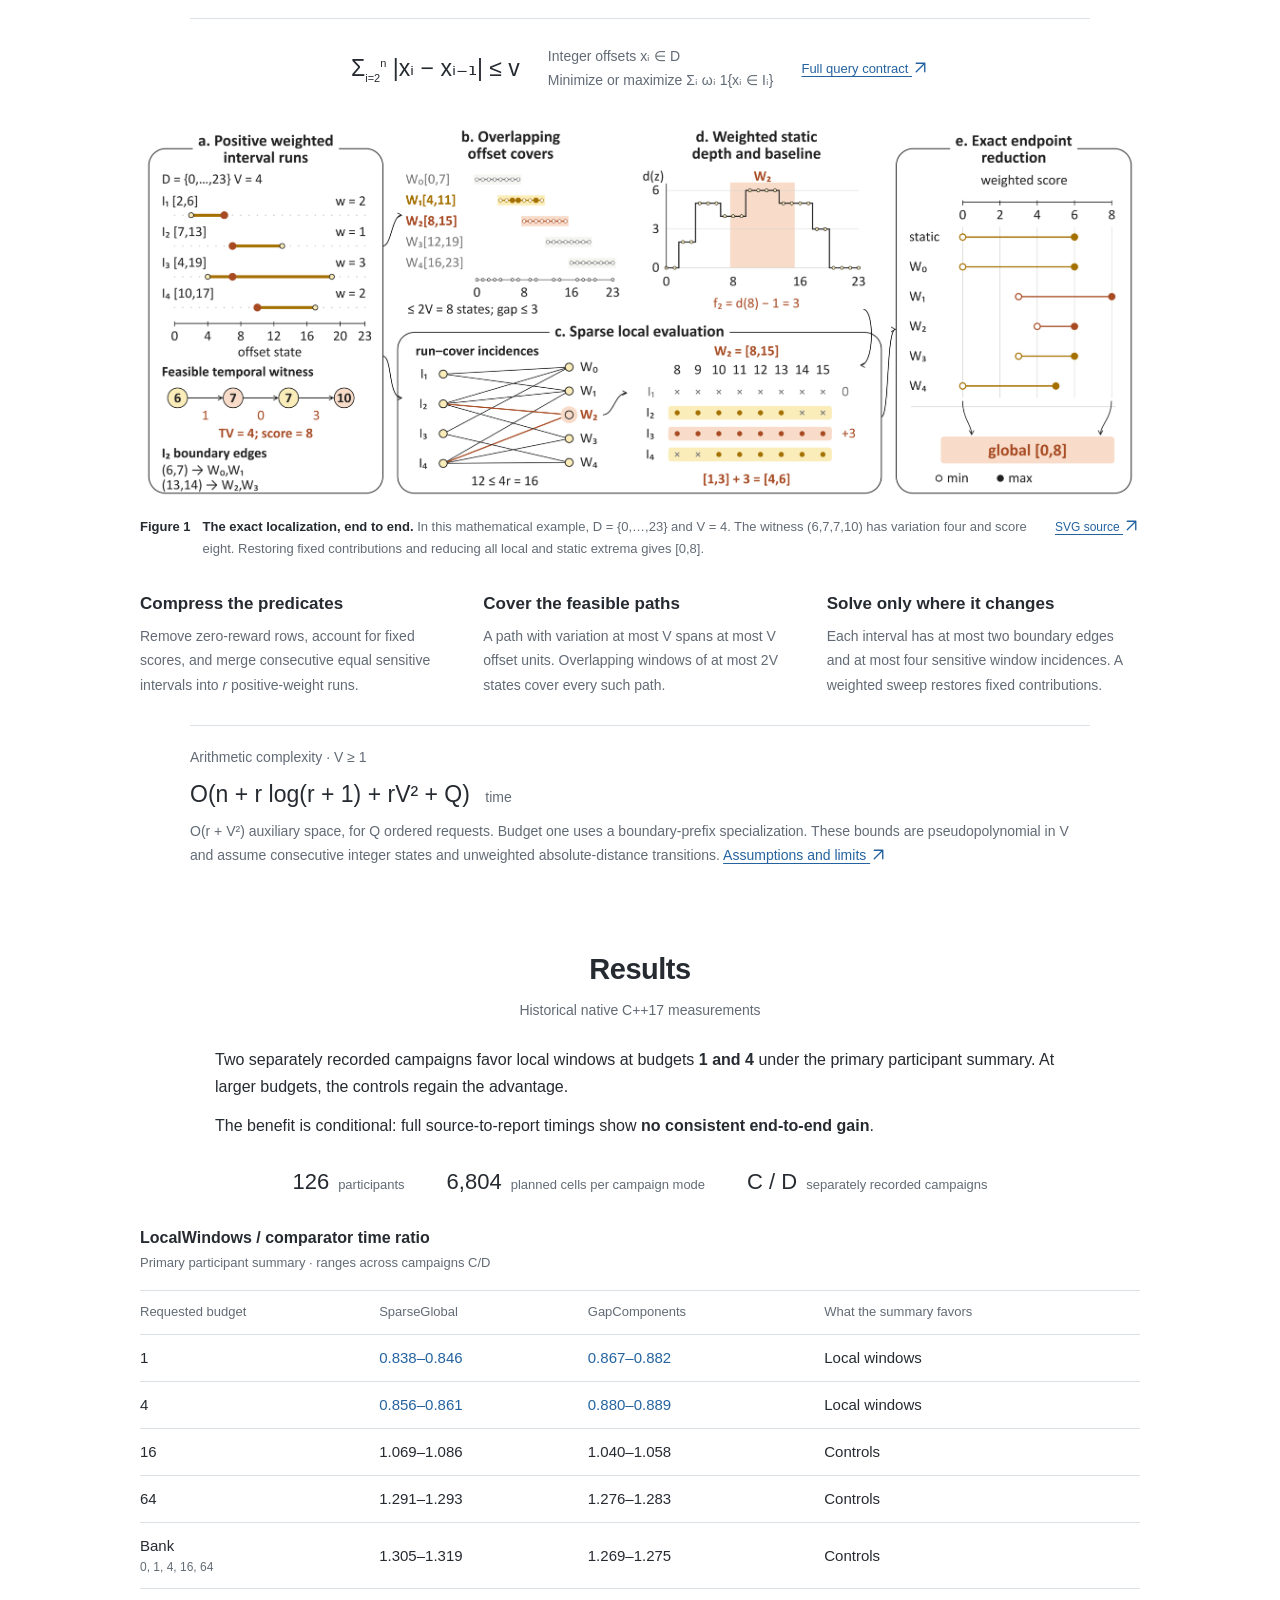
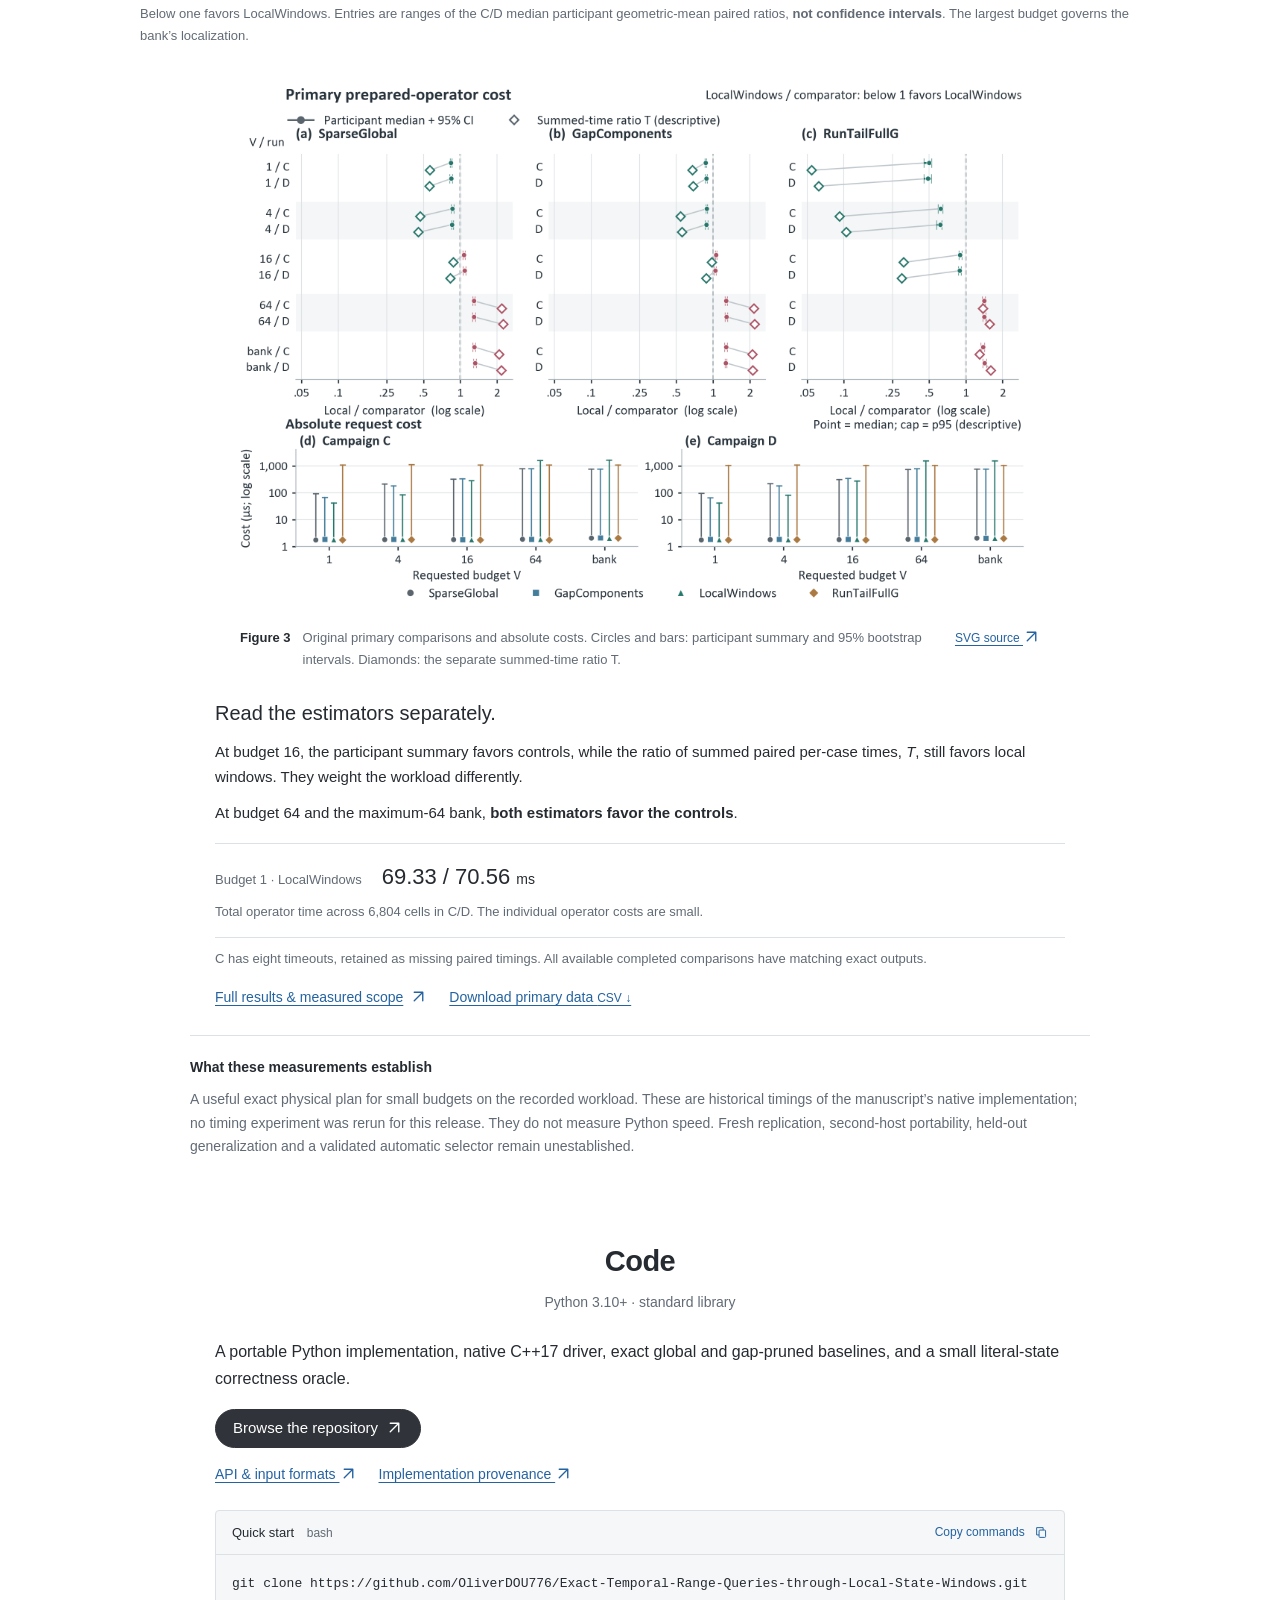
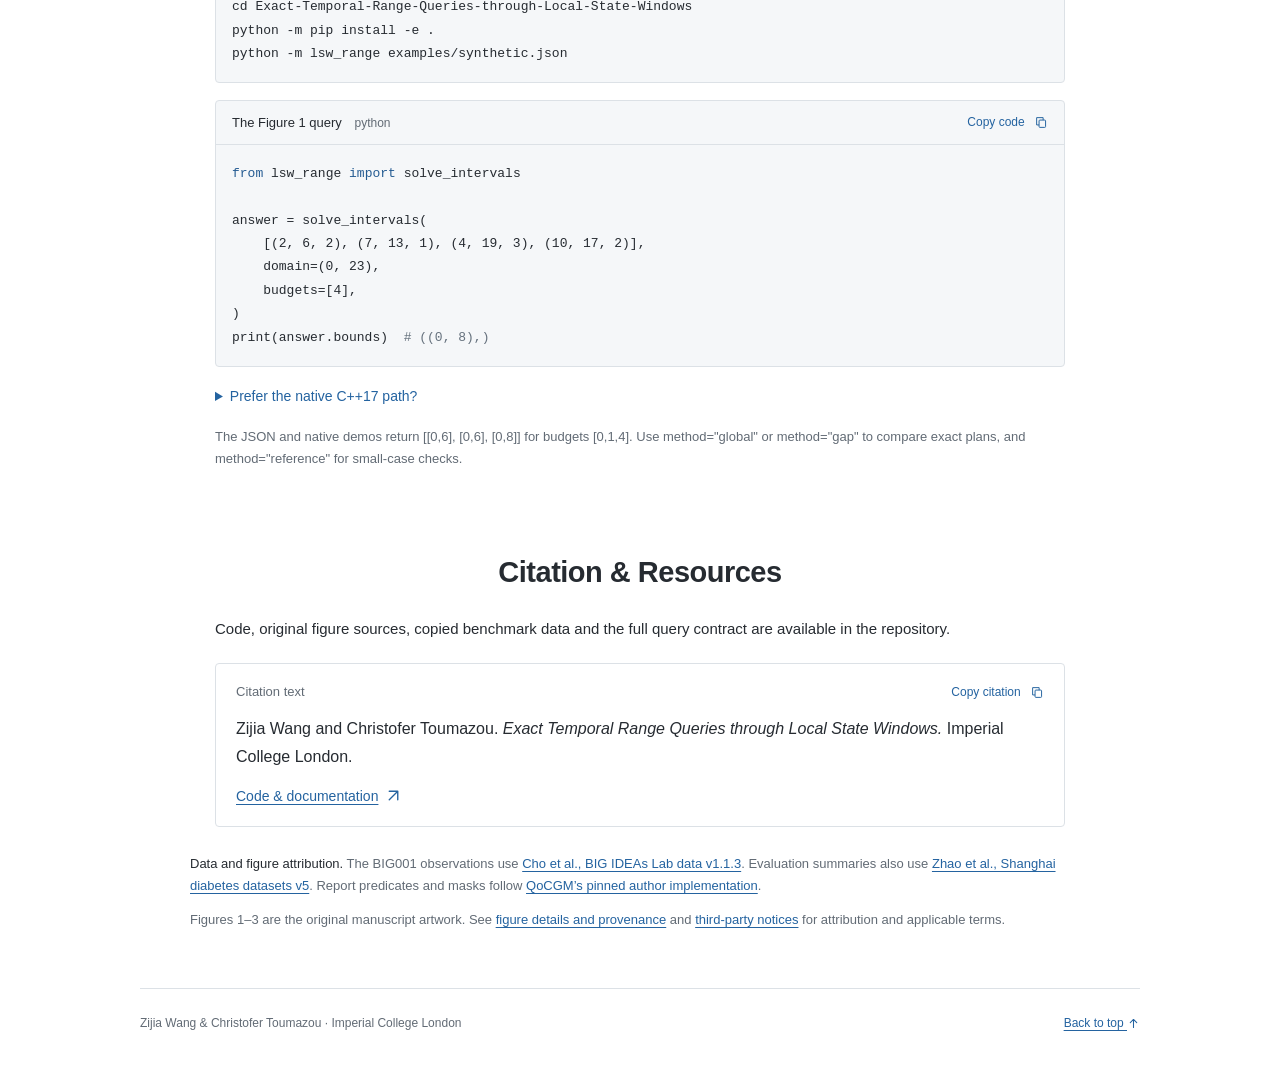
==== commit 723c525d: "Use an academic layout with a real-data opening teaser" ====
--- a/docs/index.html
+++ b/docs/index.html
@@ -3,54 +3,71 @@
 <head>
   <meta charset="utf-8">
   <meta name="viewport" content="width=device-width, initial-scale=1">
-  <meta name="theme-color" content="#f5f3eb">
+  <meta name="theme-color" content="#ffffff">
   <meta name="description" content="Work through simple examples, then explore exact temporal range queries with Local State Windows. Research by Zijia Wang and Christofer Toumazou, Imperial College London.">
   <meta name="author" content="Zijia Wang and Christofer Toumazou, Imperial College London">
   <title>Local State Windows · Exact Temporal Range Queries</title>
-  <link rel="stylesheet" href="project/style.css">
-  <script src="project/site.js" defer></script>
+  <link rel="stylesheet" href="project/style.css?v=vggt-20261106b">
+  <script src="project/site.js?v=vggt-20261106b" defer></script>
 </head>
 <body>
   <a class="skip-link" href="#main">Skip to content</a>
-  <header class="site-header shell">
-    <a class="wordmark" href="#" aria-label="Local State Windows, top of page"><span class="window-mark" aria-hidden="true"><i></i><i></i><i></i></span><span>Local State Windows</span></a>
-    <nav aria-label="Main navigation">
-      <a href="#examples">Examples</a><a href="#method">Method</a><a href="#results">Results</a><a href="#code">Code</a>
-      <a class="nav-repo" href="https://github.com/OliverDOU776/Exact-Temporal-Range-Queries-through-Local-State-Windows">GitHub <span aria-hidden="true"><svg class="icon" viewBox="0 0 16 16" fill="none" aria-hidden="true" focusable="false"><path d="M4 12 12 4M4 4h8v8" stroke="currentColor" stroke-width="1.3" stroke-linecap="round" stroke-linejoin="round"/></svg></span></a>
-    </nav>
-  </header>
+  <main id="main">
+    <header class="paper-header shell" aria-labelledby="title">
+      <h1 id="title">Exact Temporal Range Queries<br>through Local State Windows</h1>
+      <p class="paper-authors">Zijia Wang <span class="author-separator">&amp;</span> Christofer Toumazou</p>
+      <p class="paper-affiliation">Imperial College London</p>
+      <nav class="paper-links" aria-label="Project resources">
+        <a class="button" href="https://github.com/OliverDOU776/Exact-Temporal-Range-Queries-through-Local-State-Windows"><svg class="icon" viewBox="0 0 20 20" fill="none" aria-hidden="true" focusable="false"><path d="m7 5-5 5 5 5m6-10 5 5-5 5m-2-12-2 14" stroke="currentColor" stroke-width="1.6" stroke-linecap="round" stroke-linejoin="round"/></svg>Code</a>
+        <a class="button" href="#examples"><svg class="icon" viewBox="0 0 20 20" fill="none" aria-hidden="true" focusable="false"><rect x="3" y="3" width="14" height="14" rx="1" stroke="currentColor" stroke-width="1.5"/><path d="M3 8h14M8 8v9" stroke="currentColor" stroke-width="1.5"/></svg>Examples</a>
+        <a class="button" href="#method"><svg class="icon" viewBox="0 0 20 20" fill="none" aria-hidden="true" focusable="false"><path d="M4 3h12v14H4zm3 4h6m-6 3h6m-6 3h4" stroke="currentColor" stroke-width="1.5" stroke-linecap="round" stroke-linejoin="round"/></svg>Method</a>
+      </nav>
+    </header>
 
-  <main id="main">
-    <section class="hero shell" aria-labelledby="title">
-      <div class="hero-kicker"><span class="status-dot" aria-hidden="true"></span> Temporal data · exact algorithms</div>
-      <div class="hero-grid">
-        <div>
-          <h1 id="title">Exact temporal<br>range queries<span class="title-period">.</span></h1>
-          <p class="hero-subtitle">through <em>Local State Windows</em></p>
+    <section id="teaser" class="teaser shell" aria-labelledby="teaser-heading">
+      <h2 id="teaser-heading">One trace. A shared movement budget. Exact count bounds.</h2>
+      <div class="teaser-grid">
+        <figure class="teaser-input">
+          <h3>96 original glucose readings</h3>
+          <img src="project/big001-teaser.svg" width="520" height="240" alt="Original BIG001 glucose trace with 96 readings in temporal order and the closed [70,140] mg/dL band marked. The observed readings remain fixed as the movement budget changes." fetchpriority="high">
+          <figcaption>BIG001 · closed band [70,140] mg/dL</figcaption>
+        </figure>
+        <div class="teaser-constraint">
+          <h3>One shared budget</h3>
+          <svg class="teaser-arrow" viewBox="0 0 150 24" fill="none" aria-hidden="true" focusable="false"><path d="M3 12h140m-9-8 9 8-9 8" stroke="currentColor" stroke-width="1.6" stroke-linecap="round" stroke-linejoin="round"/></svg>
+          <p class="teaser-equation">Σ |xᵢ − xᵢ₋₁| ≤ <em>v</em></p>
+          <fieldset class="budget-picker"><legend>Choose budget <em>v</em></legend><div class="budget-options"><label><input type="radio" name="budget" value="0"><span>0</span></label><label><input type="radio" name="budget" value="1"><span>1</span></label><label><input type="radio" name="budget" value="4" checked><span>4</span></label><label><input type="radio" name="budget" value="16"><span>16</span></label><label><input type="radio" name="budget" value="64"><span>64</span></label></div></fieldset>
+          <p class="teaser-domain">Integer offsets xᵢ ∈ [−30,30]<br>Corrected reading: gᵢ − xᵢ</p>
         </div>
-        <div class="hero-abstract">
-          <p class="abstract-label">Start with a reading</p>
-          <p>A reading of <strong>141</strong> becomes <strong>140</strong> after subtracting an offset of 1. What can happen across a whole sequence when all offset changes share <strong>one movement budget?</strong></p>
-          <p class="abstract-answer">Find the smallest and largest possible number of readings inside a chosen range.</p>
-          <a class="text-link" href="#examples">Work through the examples <span aria-hidden="true"><svg class="icon" viewBox="0 0 16 16" fill="none" focusable="false"><path d="M8 3v10m-4-4 4 4 4-4" stroke="currentColor" stroke-width="1.3" stroke-linecap="round" stroke-linejoin="round"/></svg></span></a>
+        <div class="teaser-output" aria-label="Fixed BIG001 exact TITR count bounds">
+          <h3>Exact count in [70,140] mg/dL</h3>
+          <p class="answer-pair"><span>[<span id="lower-count">63</span>,<span id="upper-count">92</span>]</span><span class="denominator">/ 96</span></p>
+          <p class="answer-label">minimum and maximum attainable counts</p>
+          <svg id="count-range" class="count-range" viewBox="0 0 280 75" role="img" aria-labelledby="count-range-title"><title id="count-range-title">Exact count extrema: 63 and 92 out of 96</title><path d="M18 36H262" stroke="#d9dfe5" stroke-width="2"/><path id="count-range-line" d="M178.125 36H251.833" stroke="#2463a0" stroke-width="4"/><path d="M18 31v10m122-10v10m122-10v10" stroke="#9da8b3"/><circle id="count-min-dot" cx="178.125" cy="36" r="4.5" fill="#2463a0"/><circle id="count-max-dot" cx="251.833" cy="36" r="4.5" fill="#2463a0"/><text x="18" y="62" text-anchor="middle">0</text><text x="140" y="62" text-anchor="middle">48</text><text x="262" y="62" text-anchor="middle">96</text></svg>
+          <p class="teaser-output-note">Extrema over admissible offset paths,<br>not confidence intervals. Interior counts<br>need not all be attainable.</p>
         </div>
       </div>
-      <div class="hero-bottom">
-        <p class="byline"><strong>Zijia Wang <span class="byline-and">&amp;</span> Christofer Toumazou</strong><span>Imperial College London</span></p>
-        <div class="hero-actions"><a class="button button-dark" href="#code">Get the code <span aria-hidden="true"><svg class="icon" viewBox="0 0 16 16" fill="none" aria-hidden="true" focusable="false"><path d="M4 12 12 4M4 4h8v8" stroke="currentColor" stroke-width="1.3" stroke-linecap="round" stroke-linejoin="round"/></svg></span></a><a class="button button-line" href="#citation">Cite this work</a></div>
-      </div>
+      <p class="budget-explanation" id="budget-explanation">At v = 4, the exact TITR count pair is [63,92] out of 96.</p>
+      <p class="teaser-caption">The observations stay fixed. Varying one offset path under a shared movement budget changes how many corrected readings lie in range. <a href="#example">See the complete real-data example.</a></p>
+      <p class="teaser-source">Fixed public BIG001 case · PhysioNet v1.1.3. Offsets and budgets specify a sensitivity scenario; they do not estimate calibrated sensor error or clinical effects.</p>
+      <p class="sr-only" id="budget-status" aria-live="polite" aria-atomic="true"></p>
+      <noscript><p class="noscript-note">The default budget is 4. Budget switching needs JavaScript; all five exact pairs appear in Figure 2 below.</p></noscript>
+    </section>
+
+    <section id="abstract" class="section shell abstract-section" aria-labelledby="abstract-heading">
+      <h2 id="abstract-heading">Abstract</h2>
+      <p>Temporal range queries ask how many ordered observations can satisfy a range predicate when their corrections share a bound on total movement. Local State Windows computes the exact minimum and maximum weighted hit counts over integer offset paths with free temporal endpoints. For maximum budget <em>V</em> ≥ 1, overlapping windows localize every feasible path to at most 2<em>V</em> states, and a weighted sweep restores the fixed contributions. The recorded evaluation shows a prepared-operator advantage at small budgets, a crossover at larger budgets, and no consistent end-to-end gain.</p>
     </section>
 
     <section id="examples" class="section shell worked-section" aria-labelledby="examples-heading">
-      <div class="section-head"><p class="eyebrow">01 / Three small examples</p><a class="section-note" href="#example">Then: 96 real glucose samples <svg class="icon" viewBox="0 0 16 16" fill="none" aria-hidden="true" focusable="false"><path d="M8 3v10m-4-4 4 4 4-4" stroke="currentColor" stroke-width="1.3" stroke-linecap="round" stroke-linejoin="round"/></svg></a></div>
-      <div class="worked-intro"><h2 id="examples-heading">See what a shared<br>budget changes.</h2><p>Subtract an offset from each reading, then count the corrected glucose readings in <strong>[70,140] mg/dL</strong>, including both edges. These invented examples use just two allowed offsets: <strong>0 or 1</strong>. The budget limits their total change along the sequence.</p></div>
+      <div class="worked-intro"><h2 id="examples-heading">Worked Examples</h2><p>Subtract an offset from each reading, then count the corrected glucose readings in <strong>[70,140] mg/dL</strong>, including both edges. These invented examples use just two allowed offsets: <strong>0 or 1</strong>. The budget limits their total change along the sequence.</p></div>
       <div class="toy-tabs" role="tablist" aria-label="Choose a worked example" hidden>
-        <button type="button" role="tab" id="toy-tab-single" aria-selected="false" aria-controls="toy-panel" tabindex="-1" data-scenario="single"><span class="toy-tab-number">01</span><span>One reading<small>141</small></span></button>
-        <button type="button" role="tab" id="toy-tab-shared" aria-selected="true" aria-controls="toy-panel" tabindex="0" data-scenario="shared"><span class="toy-tab-number">02</span><span>One shared budget<small>70, 141</small></span></button>
-        <button type="button" role="tab" id="toy-tab-masked" aria-selected="false" aria-controls="toy-panel" tabindex="-1" data-scenario="masked"><span class="toy-tab-number">03</span><span>A masked middle<small>70, 100, 141</small></span></button>
+        <button type="button" role="tab" id="toy-tab-single" aria-selected="false" aria-controls="toy-panel" tabindex="-1" data-scenario="single"><span>One reading<small>141</small></span></button>
+        <button type="button" role="tab" id="toy-tab-shared" aria-selected="true" aria-controls="toy-panel" tabindex="0" data-scenario="shared"><span>One shared budget<small>70, 141</small></span></button>
+        <button type="button" role="tab" id="toy-tab-masked" aria-selected="false" aria-controls="toy-panel" tabindex="-1" data-scenario="masked"><span>A masked middle<small>70, 100, 141</small></span></button>
       </div>
       <div class="toy-workspace" id="toy-panel" role="tabpanel" aria-labelledby="toy-tab-shared" tabindex="0">
-        <div class="toy-explanation"><p class="eyebrow">Illustrative values · exact answers</p><h3 id="toy-heading">Two readings, tied together.</h3><p id="toy-story">The first reading, 70, is in the band at offset 0. The second, 141, enters the band at offset 1. Can we count both?</p><fieldset class="toy-budget-picker" hidden><legend>Shared movement budget</legend><div class="toy-budget-options"><label><input type="radio" name="toy-budget" value="0" checked><span>0 <small>stay constant</small></span></label><label><input type="radio" name="toy-budget" value="1"><span>1 <small>one unit to spend</small></span></label></div></fieldset><p id="toy-lesson" class="toy-lesson">At budget 0, the offsets must stay constant. Choosing [0,0] counts only the first reading; choosing [1,1] counts only the second. The exact pair is [1,1].</p><p class="toy-answer"><span>Exact minimum, maximum</span><strong id="toy-pair">[1,1]</strong><span id="toy-denominator">among 2 counted readings</span></p><p id="toy-extra" class="toy-extra">Giving each row its own free choice would count both. A shared budget of 0 does not allow the offset path [0,1].</p></div>
+        <div class="toy-explanation"><p class="example-label">Illustrative values · exact answers</p><h3 id="toy-heading">Two readings, tied together.</h3><p id="toy-story">The first reading, 70, is in the band at offset 0. The second, 141, enters the band at offset 1. Can we count both?</p><fieldset class="toy-budget-picker" hidden><legend>Shared movement budget</legend><div class="toy-budget-options"><label><input type="radio" name="toy-budget" value="0" checked><span>0 <small>stay constant</small></span></label><label><input type="radio" name="toy-budget" value="1"><span>1 <small>one unit to spend</small></span></label></div></fieldset><p id="toy-lesson" class="toy-lesson">At budget 0, the offsets must stay constant. Choosing [0,0] counts only the first reading; choosing [1,1] counts only the second. The exact pair is [1,1].</p><p class="toy-answer"><span>Exact minimum, maximum</span><strong id="toy-pair">[1,1]</strong><span id="toy-denominator">among 2 counted readings</span></p><p id="toy-extra" class="toy-extra">Giving each row its own free choice would count both. A shared budget of 0 does not allow the offset path [0,1].</p></div>
         <div class="toy-proof"><div class="toy-table-wrap" role="region" aria-label="Attaining offset paths for the worked example" tabindex="0"><table class="toy-table" id="toy-table"><caption>Two paths that attain the exact bounds</caption><thead><tr><th scope="col">In temporal order</th><th scope="col">1</th><th scope="col">2</th></tr></thead><tbody><tr class="toy-observed"><th scope="row">Observed reading</th><td>70</td><td>141</td></tr><tr><th scope="row">Count this row? <span>weight</span></th><td>1</td><td>1</td></tr></tbody><tbody class="toy-path toy-minimum"><tr class="toy-path-heading"><th colspan="3" scope="rowgroup">Minimum: 1 hit <span>movement used: 0 / 0</span></th></tr><tr><th scope="row">Offset</th><td>0</td><td>0</td></tr><tr><th scope="row">Corrected <span>reading − offset</span></th><td>70</td><td>141</td></tr><tr class="toy-hits"><th scope="row">Counted hit</th><td>1</td><td>0</td></tr></tbody><tbody class="toy-path toy-maximum"><tr class="toy-path-heading"><th colspan="3" scope="rowgroup">Maximum: 1 hit <span>movement used: 0 / 0</span></th></tr><tr><th scope="row">Offset</th><td>1</td><td>1</td></tr><tr><th scope="row">Corrected <span>reading − offset</span></th><td>69</td><td>140</td></tr><tr class="toy-hits"><th scope="row">Counted hit</th><td>0</td><td>1</td></tr></tbody></table></div><p class="toy-table-note">Movement adds the absolute offset changes between consecutive rows. The first and last offsets are free.</p></div>
       </div>
       <p class="sr-only" id="toy-status" aria-live="polite" aria-atomic="true"></p>
@@ -58,32 +75,19 @@
       <p class="worked-to-real">The same question scales to a real sequence. <a href="#example">Try the fixed public BIG001 case below <svg class="icon" viewBox="0 0 16 16" fill="none" aria-hidden="true" focusable="false"><path d="M8 3v10m-4-4 4 4 4-4" stroke="currentColor" stroke-width="1.3" stroke-linecap="round" stroke-linejoin="round"/></svg></a></p>
     </section>
 
-    <section id="example" class="example-section" aria-labelledby="example-heading"><div class="shell section">
-      <div class="section-head"><p class="eyebrow">02 / A real query</p><span class="section-note">Fixed public BIG001 example</span></div>
-      <div class="example-grid">
-        <div class="example-copy"><h2 id="example-heading">One sequence.<br>One shared budget.</h2><p>For 96 original glucose samples, the corrected value is gᵢ − xᵢ. The closed TITR band is <strong>[70,140] mg/dL</strong>; integer offsets range from −30 to 30.</p><p>Explore the exact count extrema at the five recorded budgets. Every offset in the sequence draws from the same total movement budget.</p><div class="example-provenance"><span>Source</span><p>BIG IDEAs Lab, participant 001<br>PhysioNet v1.1.3 · 96 samples</p></div></div>
-        <div class="budget-explorer" aria-label="Fixed BIG001 exact TITR bounds explorer">
-          <div class="explorer-top"><span class="eyebrow">Exact TITR count pair</span><span class="data-tag">Fixed case</span></div>
-          <div class="answer-pair"><span class="pair-bracket">[</span><span id="lower-count">63</span><span class="pair-comma">,</span><span id="upper-count">92</span><span class="pair-bracket">]</span><span class="denominator">/ 96</span></div>
-          <p class="answer-label">minimum <span aria-hidden="true">↔</span> maximum attainable count</p>
-          <fieldset class="budget-picker"><legend>Shared variation budget <em>v</em></legend><div class="budget-options"><label><input type="radio" name="budget" value="0"><span>0</span></label><label><input type="radio" name="budget" value="1"><span>1</span></label><label><input type="radio" name="budget" value="4" checked><span>4</span></label><label><input type="radio" name="budget" value="16"><span>16</span></label><label><input type="radio" name="budget" value="64"><span>64</span></label></div></fieldset>
-          <p class="budget-explanation" id="budget-explanation">At v = 4, the exact TITR count pair is [63,92] out of 96.</p>
-          <p class="explorer-caution">These are extrema over admissible offset paths, not confidence intervals. Interior counts need not all be attainable.</p>
-          <p class="sr-only" id="budget-status" aria-live="polite" aria-atomic="true"></p>
-          <noscript><p class="noscript-note">Budget switching needs JavaScript. All five exact pairs appear in Figure 2 below.</p></noscript>
-        </div>
-      </div>
+    <section id="example" class="example-section section shell" aria-labelledby="example-heading">
+      <h2 id="example-heading">Real-data Example</h2>
+      <p class="section-intro">The fixed public BIG001 case uses 96 original glucose samples, a closed TITR band of <strong>[70,140] mg/dL</strong>, and integer offsets from −30 to 30. The five recorded budgets are <strong>0, 1, 4, 16, and 64</strong>. The teaser above displays these exact results; Figure 2 gives the full reference.</p>
       <figure class="paper-figure example-figure">
         <a class="figure-image-link" href="assets/big001-exact-counts.png" target="_blank" rel="noopener" aria-label="Open original Figure 2 at full resolution (new tab)"><img src="assets/big001-exact-counts.png" width="4205" height="1617" alt="Figure 2. Original BIG001 glucose observations, closed TIR and TITR bands, selected hit-offset intervals, and exact count pairs at budgets 0, 1, 4, 16, and 64. TITR pairs are [63,91], [63,91], [63,92], [63,96], and [51,96]." loading="lazy"></a>
         <figcaption><span class="figure-number">Figure 2</span><p><strong>Observed data, exact sensitivity bounds.</strong> At budget zero, every constant offset in D is allowed. TIR stays at [66,96] for these five budgets. Different metrics may attain their extrema on different paths.</p><a href="assets/big001-exact-counts.svg">SVG source <span aria-hidden="true"><svg class="icon" viewBox="0 0 16 16" fill="none" aria-hidden="true" focusable="false"><path d="M4 12 12 4M4 4h8v8" stroke="currentColor" stroke-width="1.3" stroke-linecap="round" stroke-linejoin="round"/></svg></span></a></figcaption>
       </figure>
       <p class="scope-note">Offsets and budgets define an analyst-specified sensitivity scenario. They do not estimate calibrated sensor error or clinical effects. Data: Cho, Kim, Bent &amp; Dunn, <a href="https://doi.org/10.13026/aw6y-fc44">BIG IDEAs Lab Glycemic Variability and Wearable Device Data, v1.1.3</a>. <a href="assets/BIG_IDEAs_ODC-By.txt">ODC Attribution notice <svg class="icon" viewBox="0 0 16 16" fill="none" aria-hidden="true" focusable="false"><path d="M4 12 12 4M4 4h8v8" stroke="currentColor" stroke-width="1.3" stroke-linecap="round" stroke-linejoin="round"/></svg></a></p>
-    </div></section>
+    </section>
 
     <section id="method" class="section shell" aria-labelledby="method-heading">
-      <div class="section-head"><p class="eyebrow">03 / The method</p><span class="section-note">A small budget, a local state space</span></div>
+      <h2 id="method-heading">Method</h2>
       <div class="intro-grid">
-        <h2 id="method-heading">A global constraint.<br>A local computation.</h2>
         <div class="body-copy"><p>Each ordered row has an interval of offset states that makes a predicate true. Choose a state <em>xᵢ</em> at every row; the total movement between consecutive states must stay within budget <em>v</em>.</p><p>Local State Windows returns the <strong>exact extrema of the weighted hit count</strong>. It keeps one budget across the entire sequence, with free temporal endpoints.</p></div>
       </div>
       <div class="facts-strip" aria-label="Key properties">
@@ -105,8 +109,9 @@
     </section>
 
     <section id="results" class="section shell" aria-labelledby="results-heading">
-      <div class="section-head"><p class="eyebrow">04 / The evidence</p><span class="section-note">Historical native C++17 measurements</span></div>
-      <div class="intro-grid results-intro"><h2 id="results-heading">Small-budget gains.<br>A visible crossover.</h2><div class="body-copy"><p>Two separately recorded campaigns favor local windows at budgets <strong>1 and 4</strong> under the primary participant summary. At larger budgets, the controls regain the advantage.</p><p>The benefit is conditional: full source-to-report timings show <strong>no consistent end-to-end gain</strong>.</p></div></div>
+      <h2 id="results-heading">Results</h2>
+      <p class="section-subtitle">Historical native C++17 measurements</p>
+      <div class="intro-grid results-intro"><div class="body-copy"><p>Two separately recorded campaigns favor local windows at budgets <strong>1 and 4</strong> under the primary participant summary. At larger budgets, the controls regain the advantage.</p><p>The benefit is conditional: full source-to-report timings show <strong>no consistent end-to-end gain</strong>.</p></div></div>
       <div class="evidence-scope"><div><strong>126</strong><span>participants</span></div><div><strong>6,804</strong><span>planned cells per campaign mode</span></div><div><strong>C / D</strong><span>separately recorded campaigns</span></div></div>
       <div class="results-table-wrap"><table class="results-table"><caption>LocalWindows / comparator time ratio <span>Primary participant summary · ranges across campaigns C/D</span></caption><thead><tr><th scope="col">Requested budget</th><th scope="col">SparseGlobal</th><th scope="col">GapComponents</th><th scope="col">What the summary favors</th></tr></thead><tbody><tr class="favorable"><th scope="row">1</th><td>0.838–0.846</td><td>0.867–0.882</td><td><span class="result-indicator"></span>Local windows</td></tr><tr class="favorable"><th scope="row">4</th><td>0.856–0.861</td><td>0.880–0.889</td><td><span class="result-indicator"></span>Local windows</td></tr><tr><th scope="row">16</th><td>1.069–1.086</td><td>1.040–1.058</td><td><span class="result-indicator adverse"></span>Controls</td></tr><tr><th scope="row">64</th><td>1.291–1.293</td><td>1.276–1.283</td><td><span class="result-indicator adverse"></span>Controls</td></tr><tr><th scope="row">Bank <span>0, 1, 4, 16, 64</span></th><td>1.305–1.319</td><td>1.269–1.275</td><td><span class="result-indicator adverse"></span>Controls</td></tr></tbody></table></div>
       <p class="table-note">Below one favors LocalWindows. Entries are ranges of the C/D median participant geometric-mean paired ratios, <strong>not confidence intervals</strong>. The largest budget governs the bank’s localization.</p>
@@ -117,9 +122,10 @@
       <div class="measurement-note"><strong>What these measurements establish</strong><p>A useful exact physical plan for small budgets on the recorded workload. These are historical timings of the manuscript’s native implementation; no timing experiment was rerun for this release. They do not measure Python speed. Fresh replication, second-host portability, held-out generalization and a validated automatic selector remain unestablished.</p></div>
     </section>
 
-    <section id="code" class="code-section" aria-labelledby="code-heading"><div class="shell section">
-      <div class="section-head"><p class="eyebrow">05 / Use the implementation</p><span class="section-note">Python 3.10+ · standard library</span></div>
-      <div class="code-layout"><div class="code-intro"><h2 id="code-heading">From a question<br>to exact bounds.</h2><p>A portable Python implementation, native C++17 driver, exact global and gap-pruned baselines, and a small literal-state correctness oracle.</p><a class="button button-light" href="https://github.com/OliverDOU776/Exact-Temporal-Range-Queries-through-Local-State-Windows">Browse the repository <span aria-hidden="true"><svg class="icon" viewBox="0 0 16 16" fill="none" aria-hidden="true" focusable="false"><path d="M4 12 12 4M4 4h8v8" stroke="currentColor" stroke-width="1.3" stroke-linecap="round" stroke-linejoin="round"/></svg></span></a><div class="code-links"><a href="https://github.com/OliverDOU776/Exact-Temporal-Range-Queries-through-Local-State-Windows/blob/main/docs/api.md">API &amp; input formats <svg class="icon" viewBox="0 0 16 16" fill="none" aria-hidden="true" focusable="false"><path d="M4 12 12 4M4 4h8v8" stroke="currentColor" stroke-width="1.3" stroke-linecap="round" stroke-linejoin="round"/></svg></a><a href="https://github.com/OliverDOU776/Exact-Temporal-Range-Queries-through-Local-State-Windows/blob/main/docs/provenance.md">Implementation provenance <svg class="icon" viewBox="0 0 16 16" fill="none" aria-hidden="true" focusable="false"><path d="M4 12 12 4M4 4h8v8" stroke="currentColor" stroke-width="1.3" stroke-linecap="round" stroke-linejoin="round"/></svg></a></div></div>
+    <section id="code" class="code-section section shell" aria-labelledby="code-heading">
+      <h2 id="code-heading">Code</h2>
+      <p class="section-subtitle">Python 3.10+ · standard library</p>
+      <div class="code-layout"><div class="code-intro"><p>A portable Python implementation, native C++17 driver, exact global and gap-pruned baselines, and a small literal-state correctness oracle.</p><a class="button button-light" href="https://github.com/OliverDOU776/Exact-Temporal-Range-Queries-through-Local-State-Windows">Browse the repository <span aria-hidden="true"><svg class="icon" viewBox="0 0 16 16" fill="none" aria-hidden="true" focusable="false"><path d="M4 12 12 4M4 4h8v8" stroke="currentColor" stroke-width="1.3" stroke-linecap="round" stroke-linejoin="round"/></svg></span></a><div class="code-links"><a href="https://github.com/OliverDOU776/Exact-Temporal-Range-Queries-through-Local-State-Windows/blob/main/docs/api.md">API &amp; input formats <svg class="icon" viewBox="0 0 16 16" fill="none" aria-hidden="true" focusable="false"><path d="M4 12 12 4M4 4h8v8" stroke="currentColor" stroke-width="1.3" stroke-linecap="round" stroke-linejoin="round"/></svg></a><a href="https://github.com/OliverDOU776/Exact-Temporal-Range-Queries-through-Local-State-Windows/blob/main/docs/provenance.md">Implementation provenance <svg class="icon" viewBox="0 0 16 16" fill="none" aria-hidden="true" focusable="false"><path d="M4 12 12 4M4 4h8v8" stroke="currentColor" stroke-width="1.3" stroke-linecap="round" stroke-linejoin="round"/></svg></a></div></div>
         <div class="code-content"><div class="code-box"><div class="code-toolbar"><span>Quick start <span class="code-language">bash</span></span><button class="copy-button" type="button" data-copy="quickstart">Copy commands <span aria-hidden="true"><svg class="icon" viewBox="0 0 16 16" fill="none" aria-hidden="true" focusable="false"><rect x="5" y="5" width="8" height="9" rx="1" stroke="currentColor" stroke-width="1.2"/><path d="M10 5V2H2v9h3" stroke="currentColor" stroke-width="1.2" stroke-linejoin="round"/></svg></span></button></div><pre><code id="quickstart">git clone https://github.com/OliverDOU776/Exact-Temporal-Range-Queries-through-Local-State-Windows.git
 cd Exact-Temporal-Range-Queries-through-Local-State-Windows
 python -m pip install -e .
@@ -137,10 +143,10 @@
 build/lsw-native &lt; examples/synthetic_native.txt</code></pre></details>
         <p class="code-footnote">The JSON and native demos return [[0,6], [0,6], [0,8]] for budgets [0,1,4]. Use method="global" or method="gap" to compare exact plans, and method="reference" for small-case checks.</p><p class="sr-only" id="copy-status" aria-live="polite"></p></div>
       </div>
-    </div></section>
+    </section>
 
-    <section id="citation" class="section shell citation-section" aria-labelledby="citation-heading"><div class="section-head"><p class="eyebrow">06 / Reference &amp; resources</p></div><div class="citation-grid"><div><h2 id="citation-heading">Build on this work.</h2><p>Code, original figure sources, copied benchmark data and the full query contract are available in the repository.</p></div><div class="citation-text"><div class="citation-heading-row"><span class="eyebrow">Citation text</span><button class="copy-button" type="button" data-copy="citation-text">Copy citation <span aria-hidden="true"><svg class="icon" viewBox="0 0 16 16" fill="none" aria-hidden="true" focusable="false"><rect x="5" y="5" width="8" height="9" rx="1" stroke="currentColor" stroke-width="1.2"/><path d="M10 5V2H2v9h3" stroke="currentColor" stroke-width="1.2" stroke-linejoin="round"/></svg></span></button></div><p id="citation-text">Zijia Wang and Christofer Toumazou. <em>Exact Temporal Range Queries through Local State Windows.</em> Imperial College London.</p><a class="text-link" href="https://github.com/OliverDOU776/Exact-Temporal-Range-Queries-through-Local-State-Windows">Code &amp; documentation <span aria-hidden="true"><svg class="icon" viewBox="0 0 16 16" fill="none" aria-hidden="true" focusable="false"><path d="M4 12 12 4M4 4h8v8" stroke="currentColor" stroke-width="1.3" stroke-linecap="round" stroke-linejoin="round"/></svg></span></a></div></div><div class="attribution"><p><strong>Data and figure attribution.</strong> The BIG001 observations use <a href="https://doi.org/10.13026/aw6y-fc44">Cho et al., BIG IDEAs Lab data v1.1.3</a>. Evaluation summaries also use <a href="https://doi.org/10.6084/m9.figshare.21600933.v5">Zhao et al., Shanghai diabetes datasets v5</a>. Report predicates and masks follow <a href="https://github.com/simcich/QoCGM/tree/b0bac0f5dbcc97bcdcf3ef85c2789594f3dfece3">QoCGM’s pinned author implementation</a>.</p><p>Figures 1–3 are the original manuscript artwork. See <a href="https://github.com/OliverDOU776/Exact-Temporal-Range-Queries-through-Local-State-Windows/blob/main/docs/figures.md">figure details and provenance</a> and <a href="https://github.com/OliverDOU776/Exact-Temporal-Range-Queries-through-Local-State-Windows/blob/main/NOTICE">third-party notices</a> for attribution and applicable terms.</p></div></section>
+    <section id="citation" class="section shell citation-section" aria-labelledby="citation-heading"><h2 id="citation-heading">Citation &amp; Resources</h2><div class="citation-grid"><div><p>Code, original figure sources, copied benchmark data and the full query contract are available in the repository.</p></div><div class="citation-text"><div class="citation-heading-row"><span>Citation text</span><button class="copy-button" type="button" data-copy="citation-text">Copy citation <span aria-hidden="true"><svg class="icon" viewBox="0 0 16 16" fill="none" aria-hidden="true" focusable="false"><rect x="5" y="5" width="8" height="9" rx="1" stroke="currentColor" stroke-width="1.2"/><path d="M10 5V2H2v9h3" stroke="currentColor" stroke-width="1.2" stroke-linejoin="round"/></svg></span></button></div><p id="citation-text">Zijia Wang and Christofer Toumazou. <em>Exact Temporal Range Queries through Local State Windows.</em> Imperial College London.</p><a class="text-link" href="https://github.com/OliverDOU776/Exact-Temporal-Range-Queries-through-Local-State-Windows">Code &amp; documentation <span aria-hidden="true"><svg class="icon" viewBox="0 0 16 16" fill="none" aria-hidden="true" focusable="false"><path d="M4 12 12 4M4 4h8v8" stroke="currentColor" stroke-width="1.3" stroke-linecap="round" stroke-linejoin="round"/></svg></span></a></div></div><div class="attribution"><p><strong>Data and figure attribution.</strong> The BIG001 observations use <a href="https://doi.org/10.13026/aw6y-fc44">Cho et al., BIG IDEAs Lab data v1.1.3</a>. Evaluation summaries also use <a href="https://doi.org/10.6084/m9.figshare.21600933.v5">Zhao et al., Shanghai diabetes datasets v5</a>. Report predicates and masks follow <a href="https://github.com/simcich/QoCGM/tree/b0bac0f5dbcc97bcdcf3ef85c2789594f3dfece3">QoCGM’s pinned author implementation</a>.</p><p>Figures 1–3 are the original manuscript artwork. See <a href="https://github.com/OliverDOU776/Exact-Temporal-Range-Queries-through-Local-State-Windows/blob/main/docs/figures.md">figure details and provenance</a> and <a href="https://github.com/OliverDOU776/Exact-Temporal-Range-Queries-through-Local-State-Windows/blob/main/NOTICE">third-party notices</a> for attribution and applicable terms.</p></div></section>
   </main>
-  <footer class="site-footer shell"><a class="wordmark" href="#">Local State Windows</a><p>Zijia Wang &amp; Christofer Toumazou · Imperial College London</p><a href="#main">Back to top ↑</a></footer>
+  <footer class="site-footer shell"><p>Zijia Wang &amp; Christofer Toumazou · Imperial College London</p><a href="#main">Back to top <svg class="icon" viewBox="0 0 16 16" fill="none" aria-hidden="true" focusable="false"><path d="M8 13V3m-4 4 4-4 4 4" stroke="currentColor" stroke-width="1.3" stroke-linecap="round" stroke-linejoin="round"/></svg></a></footer>
 </body>
 </html>
--- a/docs/project/style.css
+++ b/docs/project/style.css
@@ -1,88 +1,362 @@
-:root{--paper:#f5f3eb;--ink:#222c2b;--muted:#626b65;--line:#d2d6ca;--teal:#1e655c;--teal-light:#e8eeE5;--ochre:#8a5e0b;--coral:#af563d;--serif:Georgia,'Times New Roman',serif;--sans:Inter,ui-sans-serif,-apple-system,BlinkMacSystemFont,'Segoe UI',Arial,sans-serif}*{box-sizing:border-box}html{scroll-behavior:smooth;scroll-padding-top:28px}body{margin:0;background:var(--paper);color:var(--ink);font:16px/1.6 var(--sans);-webkit-font-smoothing:antialiased}a{color:inherit;text-decoration-thickness:1px;text-underline-offset:4px}a:hover{color:var(--teal)}button,input{font:inherit}button,a,input{touch-action:manipulation}button{cursor:pointer}a:focus-visible,button:focus-visible,input:focus-visible,summary:focus-visible{outline:3px solid var(--ochre);outline-offset:5px}p,h1,h2,h3,figure{margin:0}button{color:inherit}.shell{width:min(1240px,calc(100% - 112px));margin-inline:auto}.site-header{height:106px;display:flex;align-items:center;justify-content:space-between;border-bottom:1px solid var(--line);gap:30px}.wordmark{display:flex;align-items:center;gap:14px;text-decoration:none;font-size:16px;font-weight:650;letter-spacing:-.3px;white-space:nowrap}.window-mark{display:flex;position:relative;width:40px;height:26px}.window-mark i{position:absolute;top:0;width:24px;height:26px;border:1.5px solid var(--ink);background:var(--paper)}.window-mark i:nth-child(2){left:8px;border-color:var(--teal);background:#dfe9dd}.window-mark i:nth-child(3){left:16px;border-color:var(--teal);background:transparent}.site-header nav{display:flex;gap:28px;align-items:center;font-size:13px}.site-header nav a{text-decoration:none}.site-header nav a:hover{text-decoration:underline}.nav-repo{margin-left:12px}.hero{padding-top:53px}.hero-kicker,.eyebrow{text-transform:uppercase;font-size:11px;letter-spacing:1.65px;font-weight:650;line-height:1.5}.hero-kicker{display:flex;align-items:center;gap:10px;color:var(--teal)}.status-dot{width:7px;height:7px;border-radius:50%;background:var(--teal)}.hero-grid{display:grid;grid-template-columns:1.7fr 1fr;gap:70px;margin-top:28px;align-items:start}h1{font-family:var(--serif);font-size:clamp(50px,5.4vw,77px);font-weight:400;letter-spacing:-3.1px;line-height:1.04}.title-period{color:var(--teal)}.hero-subtitle{font-family:var(--serif);font-size:clamp(28px,2.7vw,39px);letter-spacing:-1px;line-height:1.25;margin-top:16px}.hero-subtitle em{color:var(--teal);font-weight:400}.hero-abstract{border-left:1px solid var(--line);padding-left:32px;padding-top:4px;font-size:19px;line-height:1.55}.abstract-label{font-size:11px;letter-spacing:1.4px;text-transform:uppercase;color:var(--muted);margin-bottom:12px}.hero-abstract .abstract-answer{font-size:14px;line-height:1.65;margin:18px 0;color:var(--muted)}.text-link{font-size:13px;font-weight:600;text-decoration:none;display:inline-flex;align-items:center;gap:19px}.text-link:hover{text-decoration:underline}.hero-bottom{display:flex;justify-content:space-between;align-items:center;margin-top:40px;padding-bottom:41px}.byline{font-size:13px;display:flex;gap:15px;align-items:center}.byline strong{font-weight:600}.byline span{color:var(--muted);border-left:1px solid var(--line);padding-left:15px}.hero-actions{display:flex;gap:12px}.button{display:inline-flex;align-items:center;justify-content:space-between;gap:31px;text-decoration:none;font-size:13px;font-weight:550;border:1px solid var(--ink);padding:12px 20px;line-height:1.4;min-height:45px;transition:background .15s,color .15s}.button-dark{color:var(--paper);background:var(--ink)}.button-dark:hover{background:var(--teal);border-color:var(--teal);color:white}.button-line:hover{background:white}.facts-strip{border-block:1px solid var(--line);display:grid;grid-template-columns:1fr 1fr 1.15fr;padding:25px 0}.facts-strip>div{display:flex;align-items:center;gap:22px;padding-inline:27px;border-left:1px solid var(--line)}.facts-strip>div:first-child{padding-left:0;border-left:0}.facts-strip>div:last-child{padding-right:0}.fact-value{font:42px/1.1 var(--serif);white-space:nowrap;letter-spacing:-1.3px}.fact-value em{font-size:39px}.teal{color:var(--teal)}.facts-strip>div>span:last-child{color:var(--muted);font-size:11px;line-height:1.6}.section{padding-block:83px}.section-head{display:flex;justify-content:space-between;gap:20px;margin-bottom:30px}.section-head .eyebrow{color:var(--teal)}.section-note{color:var(--muted);font-size:11px;letter-spacing:.15px}.intro-grid{display:grid;grid-template-columns:1fr 1fr;gap:100px;align-items:start;margin-bottom:32px}h2{font-family:var(--serif);font-size:42px;font-weight:400;letter-spacing:-1.6px;line-height:1.15}.body-copy{font-size:15px;line-height:1.75}.body-copy p+p{margin-top:13px}.body-copy strong{font-weight:600}.query-contract{padding:22px 0;border-block:1px solid var(--line);display:flex;align-items:center;gap:46px;margin-bottom:28px}.formula{font:29px/1.3 var(--serif);white-space:nowrap}.formula sup,.formula sub{font-size:10px}.contract-description{font-size:12px;line-height:1.8;color:var(--muted)}.query-contract a{margin-left:auto;font-size:12px;text-decoration:none;white-space:nowrap}.query-contract a:hover{text-decoration:underline}.paper-figure{margin:0}.figure-image-link{display:block;background:#fff;border:1px solid #e2e4dc;padding:18px;overflow:hidden}.figure-image-link:hover{border-color:#9dab9f}.paper-figure img{display:block;width:100%;height:auto}figcaption{display:grid;grid-template-columns:70px 1fr auto;gap:18px;margin-top:14px;font-size:11px;line-height:1.65;color:var(--muted)}.figure-number{font-weight:650;color:var(--ink);white-space:nowrap;font-size:10px;text-transform:uppercase;letter-spacing:1px;margin-top:2px}figcaption strong{font-weight:600;color:var(--ink)}figcaption a{font-size:10px;white-space:nowrap}.method-steps{display:grid;grid-template-columns:repeat(3,1fr);gap:42px;padding-top:40px;margin-top:30px;border-top:1px solid var(--line)}.step-number{font:italic 22px/1 var(--serif);color:var(--ochre);display:block;margin-bottom:15px}.method-steps h3{font-size:15px;font-weight:600;margin-bottom:8px;letter-spacing:-.2px}.method-steps p{font-size:13px;line-height:1.75;color:var(--muted)}.complexity-note{display:grid;grid-template-columns:1fr 2fr;gap:8px 30px;padding:25px 28px;background:#ebece3;margin-top:35px;border-left:3px solid var(--teal)}.complexity-note>.eyebrow{grid-row:span 2;color:var(--teal);max-width:155px;padding-top:5px}.complexity-formula{font:23px/1.4 var(--serif);letter-spacing:-.3px}.complexity-formula span{font:11px var(--sans);margin-left:12px;letter-spacing:0;color:var(--muted)}.complexity-note>p:last-child{font-size:11px;color:var(--muted);line-height:1.8}.example-section{background:#e9ede4;border-block:1px solid #d9dfd2}.example-grid{display:grid;grid-template-columns:.95fr 1.05fr;gap:105px;align-items:start}.example-copy>p{font-size:14px;line-height:1.8;margin-top:20px;max-width:390px}.example-provenance{display:flex;gap:20px;border-top:1px solid #c8d2c2;margin-top:27px;padding-top:17px}.example-provenance>span{font-size:10px;text-transform:uppercase;letter-spacing:1.2px;color:var(--teal)}.example-provenance p{font-size:11px;line-height:1.65;color:var(--muted)}.budget-explorer{background:var(--paper);border:1px solid #c4cec0;padding:28px 32px 24px;box-shadow:8px 8px 0 #dce3d7}.explorer-top{display:flex;justify-content:space-between;align-items:center;gap:10px}.explorer-top .eyebrow{font-size:10px;letter-spacing:1.2px}.data-tag{font-size:10px;color:var(--teal);border:1px solid #c8d3c2;padding:2px 7px}.answer-pair{font-family:var(--serif);font-size:76px;letter-spacing:-4px;line-height:1.15;margin-top:19px;display:flex;align-items:baseline;color:var(--coral)}.pair-bracket{font-size:70px;font-weight:400;color:#a76c56}.pair-comma{margin-right:8px}.denominator{font-family:var(--sans);font-size:16px;color:var(--muted);letter-spacing:-.3px;margin-left:14px}.answer-label{font-size:10px;color:var(--muted);margin-top:1px}.answer-label span{padding-inline:11px;color:var(--coral)}.budget-picker{margin:23px 0 0;padding:0;border:0}.budget-picker legend{font-size:11px;padding:0;margin-bottom:10px;color:var(--muted)}.budget-options{display:grid;grid-template-columns:repeat(5,1fr);border:1px solid #c7cfc1}.budget-options label{display:block;position:relative;cursor:pointer}.budget-options label+label{border-left:1px solid #c7cfc1}.budget-options input{position:absolute;opacity:0;width:100%;height:100%;margin:0;inset:0;cursor:pointer}.budget-options span{display:block;padding-block:9px;text-align:center;font-size:13px}.budget-options input:checked+span{background:var(--teal);color:#fff}.budget-options input:focus-visible+span{outline:3px solid var(--ochre);outline-offset:3px;position:relative;z-index:1}.budget-options label:hover span{box-shadow:inset 0 0 0 1px var(--teal)}.budget-explanation{font-size:12px;line-height:1.7;margin-top:17px;min-height:40px}.explorer-caution{font-size:10px;color:var(--muted);line-height:1.6;margin-top:12px;border-top:1px solid var(--line);padding-top:13px}.example-figure{margin-top:43px}.scope-note{font-size:10px;color:var(--muted);line-height:1.85;margin-top:23px;max-width:990px}.evidence-scope{display:flex;gap:60px;padding:22px 0;border-block:1px solid var(--line);margin-bottom:29px}.evidence-scope>div{display:flex;align-items:baseline;gap:12px}.evidence-scope strong{font:31px/1.2 var(--serif);font-weight:400;letter-spacing:-.8px}.evidence-scope span{font-size:10px;color:var(--muted)}.results-table-wrap{overflow-x:auto}.results-table{width:100%;border-collapse:collapse;text-align:left;font-size:13px;font-variant-numeric:tabular-nums}.results-table caption{text-align:left;font-size:14px;font-weight:600;padding-bottom:17px}.results-table caption span{display:block;font-size:10px;font-weight:400;color:var(--muted);margin-top:3px}.results-table thead{font-size:10px;color:var(--muted)}.results-table th,.results-table td{padding:14px 18px;border-bottom:1px solid var(--line)}.results-table th:first-child{padding-left:0}.results-table th:last-child,.results-table td:last-child{padding-right:0}.results-table thead th{font-weight:500;white-space:nowrap;border-top:1px solid var(--line)}.results-table tbody th{font-weight:500}.results-table tbody th span{font-size:10px;color:var(--muted);margin-left:7px}.results-table td:nth-child(2),.results-table td:nth-child(3){font-family:var(--serif);font-size:17px}.results-table .favorable td:nth-child(2),.results-table .favorable td:nth-child(3){color:var(--teal)}.result-indicator{display:inline-block;width:6px;height:6px;border-radius:50%;background:var(--teal);margin:0 9px 1px 0}.result-indicator.adverse{background:var(--coral)}.table-note{font-size:10px;line-height:1.8;color:var(--muted);max-width:1000px;margin-top:16px}.results-detail-grid{display:grid;grid-template-columns:1.6fr 1fr;gap:44px;align-items:start;margin-top:47px}.results-figure .figure-image-link{padding:15px}.results-figure figcaption{grid-template-columns:60px 1fr;gap:12px}.results-figure figcaption>a{grid-column:2}.results-reading{padding-top:4px}.results-reading h3{font-family:var(--serif);font-size:25px;font-weight:400;letter-spacing:-.5px;line-height:1.25;margin-bottom:17px}.results-reading>p{font-size:12px;line-height:1.8;margin-top:13px}.absolute-cost{border-block:1px solid var(--line);padding:20px 0;margin-top:25px}.absolute-cost>span{font-size:10px;text-transform:uppercase;letter-spacing:1px;color:var(--teal)}.absolute-cost strong{font:33px/1.4 var(--serif);display:block;letter-spacing:-1.2px;margin-top:4px}.absolute-cost small{font:13px var(--sans);letter-spacing:0}.absolute-cost p{font-size:10px;color:var(--muted);line-height:1.7;max-width:270px}.results-reading .small-copy{font-size:10px;color:var(--muted)}.results-reading .text-link{font-size:11px;margin-top:21px;gap:8px}.data-download{display:flex;justify-content:space-between;font-size:11px;text-decoration:none;padding:15px 0;border-bottom:1px solid var(--line);margin-top:4px}.data-download span{color:var(--muted);font-size:10px}.measurement-note{margin-top:35px;border-left:2px solid var(--coral);padding:4px 0 4px 20px;display:grid;grid-template-columns:210px 1fr;gap:25px}.measurement-note strong{font-size:12px;font-weight:600}.measurement-note p{font-size:11px;line-height:1.8;color:var(--muted)}.code-section{background:#263c37;color:#f3f3e9}.code-section .section-head .eyebrow{color:#c5d4b4}.code-section .section-note{color:#bec9bd}.code-layout{display:grid;grid-template-columns:.85fr 1.15fr;gap:75px}.code-intro>p{font-size:13px;color:#c7d0c5;line-height:1.8;max-width:320px;margin-top:20px}.code-intro .button{margin-top:25px}.button-light{border-color:#c6d0bb;color:#e7eddd}.button-light:hover{background:#e7eddd;color:#263c37}.code-links{display:flex;flex-direction:column;gap:12px;margin-top:24px;font-size:11px;color:#c7d0c5;align-items:flex-start}.code-links a{color:inherit}.code-content{min-width:0}.code-box{border:1px solid #547064;background:#20352f}.code-toolbar{display:flex;justify-content:space-between;align-items:center;gap:10px;border-bottom:1px solid #496055;padding:12px 17px;font-size:10px;color:#d4ddcd}.code-language{color:#b0c0b0;margin-left:9px;font-size:9px;letter-spacing:.5px}.copy-button{background:none;border:0;padding:2px 0;color:inherit;font-size:10px;white-space:nowrap;text-decoration:underline;text-underline-offset:4px;text-decoration-color:#829780}.copy-button span{margin-left:9px;text-decoration:none;display:inline-block}.copy-button:hover{color:#fff}.code-box pre,.native-details pre{margin:0;padding:20px 17px;overflow-x:auto;font:11px/1.85 ui-monospace,SFMono-Regular,Consolas,'Liberation Mono',monospace;color:#eef1e7;tab-size:4}.python-box{margin-top:17px}.syntax-keyword{color:#ddbb7c}.syntax-comment{color:#a4b6a3}.native-details{border-block:1px solid #52665b;margin-top:22px;font-size:11px}.native-details summary{cursor:pointer;padding:13px 0;list-style:none;display:flex;justify-content:space-between;align-items:center}.native-details summary::-webkit-details-marker{display:none}.native-details summary span{font-size:16px;font-weight:300}.native-details[open] summary span{transform:rotate(45deg)}.native-details>p{font-size:10px;line-height:1.75;color:#c7d0c5;margin-bottom:10px}.native-details pre{font-size:10px;padding:0 0 15px}.code-footnote{font-size:10px;line-height:1.8;color:#b7c5b5;margin-top:18px}.citation-grid{display:grid;grid-template-columns:.95fr 1.05fr;gap:95px}.citation-grid>div>p{font-size:13px;color:var(--muted);max-width:360px;line-height:1.8;margin-top:17px}.citation-text{border-left:1px solid var(--line);padding-left:32px;padding-top:4px}.citation-heading-row{display:flex;align-items:center;justify-content:space-between;gap:15px}.citation-text .eyebrow{font-size:10px;letter-spacing:1.3px;color:var(--muted)}.citation-text .copy-button:hover{color:var(--teal)}.citation-text p#citation-text{font-family:var(--serif);font-size:22px;line-height:1.6;letter-spacing:-.3px;color:var(--ink);max-width:none;margin:17px 0 20px}.citation-text .text-link{font-size:11px}.attribution{margin-top:46px;border-top:1px solid var(--line);padding-top:23px;display:grid;grid-template-columns:1.5fr 1fr;gap:60px}.attribution p{font-size:10px;color:var(--muted);line-height:1.9}.attribution strong{font-weight:600;color:var(--ink)}.site-footer{display:flex;align-items:center;justify-content:space-between;gap:30px;border-top:1px solid var(--line);padding-block:26px;font-size:10px;color:var(--muted)}.site-footer .wordmark{font-size:12px;color:var(--ink)}.site-footer>a:last-child{text-decoration:none}.skip-link{position:fixed;top:12px;left:12px;background:var(--ink);color:white;padding:10px 18px;z-index:10;transform:translateY(-180%)}.skip-link:focus{transform:translateY(0);color:white}.sr-only{position:absolute;width:1px;height:1px;margin:-1px;padding:0;overflow:hidden;clip:rect(0,0,0,0);white-space:nowrap;border:0}.noscript-note{font-size:11px;margin-top:10px}
-@media(min-width:1500px){.shell{width:1240px}.hero{padding-top:65px}.hero-grid{gap:105px}.hero-bottom{margin-top:47px}.section{padding-block:94px}}
-@media(max-width:1100px){.shell{width:calc(100% - 72px)}.site-header nav{gap:20px}.hero-grid{gap:35px;grid-template-columns:1.5fr 1fr}h1{font-size:58px}.hero-subtitle{font-size:30px}.hero-abstract{font-size:16px;padding-left:24px}.facts-strip>div{gap:14px;padding-inline:20px}.fact-value{font-size:34px}.fact-value em{font-size:33px}.intro-grid{gap:55px}.example-grid{gap:55px}.budget-explorer{padding:23px}.answer-pair{font-size:67px}.pair-bracket{font-size:63px}.evidence-scope{gap:30px}.evidence-scope>div{gap:9px}.evidence-scope span{font-size:9px}.results-detail-grid{gap:30px}.code-layout{gap:45px;grid-template-columns:.8fr 1.2fr}.citation-grid{gap:55px}h2{font-size:37px}}
-@media(max-width:800px){.shell{width:calc(100% - 44px)}.site-header{height:85px}.site-header nav{gap:18px;font-size:11px}.site-header .wordmark{font-size:13px;gap:10px}.site-header .nav-repo{display:none}.window-mark{transform:scale(.85);transform-origin:left center;width:35px}.hero{padding-top:35px}.hero-grid{grid-template-columns:1fr;margin-top:23px;gap:28px}h1{font-size:clamp(48px,8vw,68px);letter-spacing:-2.5px}.hero-subtitle{font-size:33px}.hero-abstract{border-left:0;padding:0;max-width:600px;display:grid;grid-template-columns:1.4fr 1fr;gap:0 30px;font-size:16px}.abstract-label{grid-column:1/-1;margin-bottom:8px}.hero-abstract .abstract-answer{margin:0;font-size:12px}.hero-abstract .text-link{grid-column:1/-1;margin-top:15px;font-size:11px}.hero-bottom{margin-top:28px;gap:20px}.byline{align-items:flex-start;flex-direction:column;gap:0;font-size:11px}.byline span{border-left:0;padding-left:0}.button{font-size:11px;padding:11px 15px;gap:18px}.hero-actions{gap:8px}.facts-strip{grid-template-columns:1fr 1fr 1fr;padding:20px 0}.facts-strip>div{align-items:flex-start;flex-direction:column;gap:8px;padding-inline:19px}.facts-strip>div>span:last-child{font-size:10px}.section{padding-block:58px}.section-head{margin-bottom:25px}.section-note{font-size:9px}.intro-grid{gap:40px}.body-copy{font-size:13px;line-height:1.8}h2{font-size:32px;letter-spacing:-1px}.query-contract{gap:25px;flex-wrap:wrap;padding:18px 0}.formula{font-size:26px}.query-contract a{font-size:10px}.contract-description{font-size:10px}.figure-image-link{padding:11px}figcaption{gap:12px;grid-template-columns:60px 1fr;font-size:10px}figcaption>a{grid-column:2}.figure-number{font-size:9px}.method-steps{gap:24px;padding-top:28px;margin-top:25px}.method-steps h3{font-size:13px}.method-steps p{font-size:11px}.complexity-note{grid-template-columns:160px 1fr;padding:20px;gap:8px 16px}.complexity-formula{font-size:19px}.complexity-note>.eyebrow{font-size:9px;max-width:120px}.complexity-note>p:last-child{font-size:10px}.example-grid{gap:35px;grid-template-columns:.9fr 1.1fr}.example-copy>p{font-size:12px;margin-top:15px}.example-provenance{margin-top:20px;gap:12px}.example-provenance p{font-size:10px}.budget-explorer{padding:20px}.answer-pair{font-size:60px;letter-spacing:-4px}.pair-bracket{font-size:55px}.denominator{font-size:12px;margin-left:10px}.explorer-top .eyebrow{font-size:8px}.data-tag{font-size:8px}.answer-label{font-size:8px}.budget-picker{margin-top:18px}.budget-picker legend{font-size:10px}.budget-options span{font-size:11px}.budget-explanation{font-size:11px}.explorer-caution{font-size:9px}.scope-note{font-size:9px}.evidence-scope{gap:15px;justify-content:space-between}.evidence-scope>div{flex-direction:column;gap:3px}.evidence-scope strong{font-size:27px}.results-table{font-size:11px}.results-table th,.results-table td{padding:13px 10px}.results-table td:nth-child(2),.results-table td:nth-child(3){font-size:14px}.results-table tbody th span{display:block;margin-left:0;font-size:8px}.results-table thead{font-size:9px}.table-note{font-size:9px}.results-detail-grid{grid-template-columns:1.35fr 1fr;gap:25px;margin-top:32px}.results-reading h3{font-size:22px}.results-reading>p{font-size:11px}.absolute-cost{padding:14px 0;margin-top:17px}.absolute-cost strong{font-size:27px}.absolute-cost>span{font-size:8px}.results-reading .small-copy{font-size:9px}.results-reading .text-link{font-size:10px}.results-figure .figure-image-link{padding:8px}.measurement-note{grid-template-columns:160px 1fr;gap:20px}.measurement-note strong{font-size:11px}.measurement-note p{font-size:10px}.code-layout{grid-template-columns:1fr;gap:30px}.code-intro{display:grid;grid-template-columns:1fr 1fr;column-gap:35px}.code-intro>p{margin-top:0}.code-intro .button{width:max-content;margin-top:20px;align-self:start}.code-links{margin-top:17px;font-size:10px}.code-content{max-width:none}.code-box pre{font-size:11px}.citation-grid{gap:35px;grid-template-columns:.9fr 1.1fr}.citation-text{padding-left:23px}.citation-text p#citation-text{font-size:19px}.citation-grid>div>p{font-size:12px}.attribution{gap:30px}.site-footer p{font-size:9px}.site-footer{gap:15px}}
-@media(max-width:580px){.shell{width:calc(100% - 36px)}.site-header{height:auto;min-height:104px;align-items:flex-start;padding-block:21px 15px;gap:15px;flex-direction:column}.site-header nav{width:100%;justify-content:space-between;gap:20px;font-size:10px}.site-header .wordmark{font-size:13px}.hero{padding-top:28px}.hero-kicker{font-size:9px;letter-spacing:1.4px}.hero-grid{margin-top:21px;gap:24px}h1{font-size:49px;letter-spacing:-2.5px;line-height:1.05}.hero-subtitle{font-size:25px;letter-spacing:-.9px;margin-top:13px}.hero-abstract{display:block;max-width:400px;font-size:14px;border-top:1px solid var(--line);padding-top:19px}.abstract-label{font-size:9px;letter-spacing:1px;margin-bottom:8px}.hero-abstract .abstract-answer{font-size:12px;margin-top:12px}.hero-abstract .text-link{margin-top:13px}.hero-bottom{flex-direction:column;align-items:flex-start;gap:21px;margin-top:24px;padding-bottom:27px}.byline{font-size:10px;flex-direction:row;gap:12px}.byline span{border-left:1px solid var(--line);padding-left:12px}.hero-actions{width:100%}.hero-actions .button{flex:1;padding:11px 14px;font-size:10px;justify-content:center}.facts-strip{padding:19px 0;grid-template-columns:1fr 1fr 1fr}.facts-strip>div{gap:8px;padding-inline:11px}.fact-value{font-size:29px;letter-spacing:-1px}.fact-value em{font-size:28px}.facts-strip>div>span:last-child{font-size:8px;line-height:1.7}.section{padding-block:43px}.section-head{margin-bottom:22px;gap:15px;align-items:start}.eyebrow{font-size:9px;letter-spacing:1.3px}.section-note{font-size:8px;max-width:130px;text-align:right}.intro-grid{display:block;margin-bottom:23px}h2{font-size:32px;line-height:1.15}.body-copy{margin-top:20px;font-size:12px;line-height:1.8}.body-copy p+p{margin-top:12px}.query-contract{gap:13px 20px;margin-bottom:19px;padding:16px 0}.formula{font-size:24px}.contract-description{font-size:9px}.query-contract a{width:100%;margin-left:0;font-size:10px}.figure-image-link{padding:7px}.paper-figure figcaption{grid-template-columns:1fr;gap:6px;font-size:9px;line-height:1.75;margin-top:11px}.paper-figure figcaption>a{grid-column:auto;font-size:9px;width:max-content}.figure-number{font-size:8px;letter-spacing:.8px}.method-steps{grid-template-columns:1fr;gap:23px;padding-top:25px;margin-top:26px}.method-steps>div{position:relative;padding-left:37px}.step-number{position:absolute;left:0;top:3px;font-size:19px}.method-steps h3{font-size:13px;margin-bottom:4px}.method-steps p{font-size:11px;line-height:1.8}.complexity-note{display:block;padding:18px;margin-top:26px}.complexity-note>.eyebrow{max-width:none;font-size:8px;padding-top:0;margin-bottom:10px}.complexity-formula{font-size:19px}.complexity-formula span{font-size:9px;margin-left:3px}.complexity-note>p:last-child{margin-top:9px;font-size:9px}.example-grid{grid-template-columns:1fr;gap:27px}.example-copy>p{max-width:none;font-size:12px;margin-top:15px}.example-provenance{margin-top:19px;padding-top:13px}.example-provenance p{font-size:9px}.example-provenance>span{font-size:8px}.budget-explorer{padding:23px 24px 21px;box-shadow:5px 5px 0 #dce3d7}.explorer-top .eyebrow{font-size:9px}.data-tag{font-size:9px}.answer-pair{font-size:74px;line-height:1.1;margin-top:20px}.pair-bracket{font-size:68px}.denominator{font-size:14px;margin-left:13px}.answer-label{font-size:9px}.budget-picker{margin-top:22px}.budget-picker legend{font-size:10px}.budget-options span{padding-block:11px;font-size:12px}.budget-explanation{font-size:11px;min-height:0;line-height:1.8}.explorer-caution{font-size:9px;margin-top:13px;padding-top:12px}.example-figure{margin-top:31px}.scope-note{font-size:9px;margin-top:18px}.evidence-scope{gap:13px;padding-block:19px;margin-bottom:25px}.evidence-scope strong{font-size:25px}.evidence-scope span{font-size:8px;line-height:1.5;max-width:110px}.results-table{min-width:520px}.results-table caption{font-size:12px;padding-bottom:13px}.results-table caption span{font-size:9px}.results-table th,.results-table td{padding:12px 11px}.results-table thead{font-size:8px}.results-table td:nth-child(2),.results-table td:nth-child(3){font-size:14px}.results-table tbody th span{font-size:8px}.results-table td:last-child{font-size:10px}.table-note{font-size:9px;margin-top:13px}.results-detail-grid{display:flex;flex-direction:column;gap:28px;margin-top:27px}.results-reading{display:grid;grid-template-columns:1fr;gap:0}.results-reading h3{font-size:26px;margin-bottom:3px}.results-reading>p{font-size:12px;line-height:1.8}.absolute-cost{margin-top:21px}.absolute-cost strong{font-size:32px}.absolute-cost>span{font-size:9px}.absolute-cost p{font-size:10px;max-width:none}.results-reading .small-copy{font-size:10px}.results-reading .text-link{font-size:11px;margin-top:17px}.measurement-note{display:block;margin-top:28px;padding-left:16px}.measurement-note strong{font-size:11px}.measurement-note p{margin-top:8px;font-size:10px}.code-layout{gap:25px}.code-intro{display:block}.code-intro>p{margin-top:16px;font-size:12px;max-width:none}.code-intro .button{margin-top:21px;font-size:11px}.code-links{font-size:10px;gap:9px;margin-top:19px}.code-toolbar{padding:10px 12px;font-size:9px}.copy-button{font-size:9px}.copy-button span{margin-left:5px}.code-language{font-size:8px;margin-left:5px}.code-box pre{font-size:10px;line-height:1.8;padding:17px 12px}.code-footnote{font-size:9px}.native-details{font-size:10px}.native-details>p{font-size:9px}.native-details pre{font-size:9px}.citation-grid{grid-template-columns:1fr;gap:25px}.citation-grid>div>p{font-size:12px;margin-top:15px;max-width:none}.citation-text{border-left:0;border-top:1px solid var(--line);padding:20px 0 0}.citation-text p#citation-text{font-size:22px;line-height:1.55;margin-top:15px}.citation-text .eyebrow{font-size:9px}.attribution{grid-template-columns:1fr;gap:15px;margin-top:27px;padding-top:20px}.attribution p{font-size:9px}.site-footer{padding-block:21px;display:grid;grid-template-columns:1fr auto;gap:6px 15px}.site-footer .wordmark{font-size:11px}.site-footer p{grid-column:1;grid-row:2;font-size:8px}.site-footer>a:last-child{grid-column:2;grid-row:1/3;font-size:9px}}
-@media(prefers-reduced-motion:reduce){html{scroll-behavior:auto}*,*::before,*::after{transition:none!important;animation:none!important}}
-@media print{body{background:white;color:black}.shell{width:100%}.site-header nav,.hero-actions,.copy-button,.budget-picker,.site-footer>a:last-child{display:none}.section{padding-block:30px}.hero{padding-top:25px}.hero-grid{gap:30px}h1{font-size:45px}.hero-subtitle{font-size:27px}.hero-abstract{font-size:13px}.facts-strip{padding-block:15px}.paper-figure{break-inside:avoid}.code-section{color:black;background:#eee}.code-box{background:white}.code-box pre,.native-details pre{color:black}.code-toolbar{color:black}.syntax-keyword,.syntax-comment{color:#333}.code-section .eyebrow,.code-section .section-note,.code-intro>p,.code-links,.code-footnote{color:#333}.budget-explorer{box-shadow:none}.example-section{background:#f3f3f3}.section-head .eyebrow{color:#333}a{text-decoration:none}}
-
-.icon{display:inline-block;width:12px;height:12px;vertical-align:-2px;flex-shrink:0}.button .icon{vertical-align:0}
-
-/* Let the examples introduce the question before the mathematical machinery. */
-[hidden]{display:none!important}
-.site-header{height:92px}
-.hero{padding-top:35px}
-.hero-grid{margin-top:22px;gap:60px;grid-template-columns:1.6fr 1fr}
-.hero h1{font-size:clamp(48px,4.8vw,68px);letter-spacing:-2.7px}
-.hero-subtitle{font-size:clamp(27px,2.5vw,35px);margin-top:12px}
-.hero-abstract{font-size:16px;line-height:1.6;padding-left:28px}
-.hero-abstract .abstract-answer{font-size:12px;margin:12px 0}
-.abstract-label{font-size:10px;margin-bottom:9px}
-.hero-bottom{margin-top:27px;padding-bottom:30px;border-bottom:1px solid var(--line);gap:24px}
-.byline{flex-wrap:wrap;gap:5px 15px;font-size:12px;line-height:1.6}
-.byline strong .byline-and{color:var(--muted);border:0;padding:0}
-#method .facts-strip{margin-bottom:26px}
-.worked-section{padding-top:37px;padding-bottom:58px}
-.worked-intro{display:grid;grid-template-columns:1fr 1.05fr;gap:85px;align-items:start}
-.worked-intro h2{font-size:37px}
-.worked-intro>p{font-size:13px;line-height:1.85;max-width:530px}
-.worked-section .section-head{margin-bottom:23px}
-.worked-section .section-note{text-decoration:none;display:inline-flex;gap:9px;align-items:center}
-.worked-section .section-note:hover{text-decoration:underline}
-.toy-tabs{display:grid;grid-template-columns:repeat(3,1fr);gap:27px;margin-top:25px;border-bottom:1px solid var(--line)}
-.toy-tabs button{display:flex;gap:15px;align-items:center;text-align:left;background:none;border:0;border-bottom:3px solid transparent;margin-bottom:-1px;padding:14px 0;font-size:13px;line-height:1.5;min-height:77px}
-.toy-tabs button[aria-selected="true"]{border-bottom-color:var(--teal);color:var(--teal)}
-.toy-tabs button:hover{color:var(--teal)}
-.toy-tab-number{font:italic 24px/1 var(--serif);color:var(--muted)}
-.toy-tabs button[aria-selected="true"] .toy-tab-number{color:var(--teal)}
-.toy-tabs small{display:block;font-size:10px;letter-spacing:.3px;margin-top:3px;color:var(--muted)}
-.toy-workspace{display:grid;grid-template-columns:.83fr 1.17fr;gap:65px;padding-top:30px}
-.toy-workspace:focus-visible{outline:2px solid var(--ochre);outline-offset:9px}
-.toy-explanation>.eyebrow{font-size:9px;letter-spacing:1.1px;color:var(--teal);margin-bottom:12px}
-.toy-explanation h3{font:400 29px/1.2 var(--serif);letter-spacing:-.8px;max-width:340px}
-.toy-explanation>p:not(.eyebrow):not(.toy-answer){font-size:12px;line-height:1.8;margin-top:15px}
-.toy-budget-picker{border:0;margin:19px 0 0;padding:0;min-width:0}
-.toy-budget-picker legend{padding:0;font-size:10px;color:var(--muted);margin-bottom:8px}
-.toy-budget-options{display:grid;grid-template-columns:1fr 1fr;border:1px solid #bac8b8}
-.toy-budget-options label{position:relative;cursor:pointer}
-.toy-budget-options label+label{border-left:1px solid #bac8b8}
-.toy-budget-options input{position:absolute;opacity:0;width:100%;height:100%;inset:0;margin:0;cursor:pointer}
-.toy-budget-options label>span{display:block;padding:9px 12px;font-size:14px;line-height:1.4;text-align:center}
-.toy-budget-options small{display:block;font-size:9px;line-height:1.5;margin-top:2px}
-.toy-budget-options input:checked+span{background:var(--teal);color:white}
-.toy-budget-options input:focus-visible+span{outline:3px solid var(--ochre);outline-offset:3px;position:relative;z-index:1}
-.toy-budget-options label:hover>span{box-shadow:inset 0 0 0 1px var(--teal)}
-.toy-explanation .toy-answer{display:grid;grid-template-columns:1fr auto;align-items:center;gap:0 15px;border-block:1px solid var(--line);padding:12px 0;margin-top:18px}
-.toy-answer>span{font-size:10px;color:var(--muted)}
-.toy-answer>strong{grid-column:2;grid-row:1/3;font:400 47px/1.1 var(--serif);color:var(--coral);letter-spacing:-1.8px}
-.toy-explanation>p.toy-extra{font-size:10px!important;color:var(--muted);line-height:1.75!important}
-.toy-proof{min-width:0}
-.toy-table-wrap{overflow-x:auto}
-.toy-table{width:100%;border-collapse:collapse;font-variant-numeric:tabular-nums;line-height:1.6;font-size:11px;text-align:center}
-.toy-table caption{text-align:left;font-size:11px;font-weight:600;padding-bottom:12px}
-.toy-table th,.toy-table td{border-bottom:1px solid var(--line);padding:8px 10px}
-.toy-table thead th{font-size:10px;color:var(--muted);font-weight:500;padding-top:0;padding-bottom:8px}
-.toy-table tr>th:first-child{text-align:left;width:48%;padding-left:0;font-weight:400}
-.toy-table tbody:not(.toy-path) tr>th:first-child{font-size:10px}
-.toy-table td{min-width:42px}
-.toy-table .toy-observed td{font:23px/1.3 var(--serif);padding-block:9px}
-.toy-table th span{font-size:8px;color:var(--muted)}
-.toy-table thead th span{display:block;line-height:1.2}
-.toy-table .toy-path-heading>th{background:#e8ede2;padding:9px 11px;width:auto;font-size:10px;font-weight:600;border-top:13px solid var(--paper);border-bottom:0}
-.toy-path-heading span{float:right;font-size:9px!important;font-weight:400;white-space:nowrap;margin-left:8px}
-.toy-table .toy-masked{color:var(--muted);background:rgba(98,107,101,.04)}
-.toy-table .toy-hits td{font-weight:650;color:var(--teal)}
-.toy-table .toy-hits td.toy-masked{color:var(--muted);font-weight:400}
-.toy-table .toy-hits th{font-size:10px}
-.toy-table-note{font-size:9px;color:var(--muted);line-height:1.75;margin-top:13px}
-.worked-to-real{font-size:12px;line-height:1.8;border-top:1px solid var(--line);padding-top:20px;margin-top:29px;color:var(--muted)}
-.worked-to-real a{font-weight:550;color:var(--teal);margin-left:5px;text-decoration:none}
-.worked-to-real a:hover{text-decoration:underline}
-.toy-fallback{font-size:12px;line-height:1.8;margin-top:25px;padding-top:19px;border-top:1px solid var(--line)}
-.toy-fallback p+p{margin-top:12px}
-@media(min-width:1500px){.hero{padding-top:37px}.hero-bottom{margin-top:27px}.worked-section{padding-top:40px}}
-@media(max-width:1100px){.hero-grid{gap:35px}.hero h1{font-size:57px}.hero-subtitle{font-size:29px}.hero-abstract{font-size:14px;padding-left:24px}.byline{font-size:11px}.worked-intro{gap:55px}.toy-workspace{gap:38px}.toy-explanation h3{font-size:27px}.toy-path-heading span{font-size:8px!important}.toy-table .toy-path-heading>th{padding-inline:8px}.toy-table th,.toy-table td{padding-inline:8px}}
-@media(max-width:800px){.site-header{height:85px}.hero-grid{grid-template-columns:1.16fr 1fr;gap:29px}.hero h1{font-size:clamp(40px,6.7vw,53px);letter-spacing:-2px}.hero-subtitle{font-size:25px}.hero-abstract{display:block;padding-left:0;font-size:13px;line-height:1.7}.hero-abstract .abstract-answer{font-size:11px;margin-block:10px}.hero-abstract .text-link{font-size:10px;margin-top:0;gap:10px}.hero-bottom{margin-top:25px;padding-bottom:26px}.byline{flex-direction:column;gap:2px;align-items:flex-start}.byline>span{border:0;padding:0}.worked-section{padding-top:31px;padding-bottom:43px}.worked-intro{gap:35px;grid-template-columns:1fr 1.1fr}.worked-intro h2{font-size:31px}.worked-intro>p{font-size:12px;line-height:1.8}.toy-tabs{gap:18px;margin-top:21px}.toy-tabs button{gap:11px;font-size:11px;min-height:72px}.toy-tab-number{font-size:21px}.toy-tabs small{font-size:9px}.toy-workspace{grid-template-columns:.87fr 1.13fr;gap:27px;padding-top:25px}.toy-explanation h3{font-size:25px}.toy-explanation>p:not(.eyebrow):not(.toy-answer){font-size:11px}.toy-table{font-size:10px}.toy-table th,.toy-table td{padding:7px 5px}.toy-table tr>th:first-child{width:46%}.toy-table .toy-observed td{font-size:21px}.toy-path-heading span{float:none;display:block;margin-left:0;margin-top:2px}.toy-budget-options label>span{padding-inline:6px}.toy-budget-options small{font-size:8px}.toy-answer>strong{font-size:41px}.toy-answer>span{font-size:9px}.worked-to-real{font-size:11px;margin-top:24px}}
-@media(max-width:580px){.site-header{height:auto;min-height:100px;padding-block:18px 13px}.hero{padding-top:25px}.hero-grid{grid-template-columns:1fr;margin-top:17px;gap:18px}.hero h1{font-size:45px;line-height:1.04;letter-spacing:-2px}.hero-subtitle{font-size:24px;margin-top:10px}.hero-abstract{padding-top:14px;max-width:none;font-size:13px;line-height:1.65}.hero-abstract .abstract-label{display:none}.hero-abstract .abstract-answer{font-size:11px;margin:9px 0}.hero-abstract .text-link{font-size:10px}.hero-bottom{margin-top:18px;padding-bottom:23px;gap:0}.byline{font-size:11px;flex-direction:column;gap:3px}.byline>span{border:0;padding:0;font-size:10px}.hero-actions{display:none}.worked-section{padding-top:29px}.worked-section .section-head{margin-bottom:19px}.worked-section .section-note{font-size:8px;max-width:128px;line-height:1.5;gap:6px}.worked-intro{grid-template-columns:1fr;gap:14px}.worked-intro h2{font-size:30px}.worked-intro h2 br{display:none}.worked-intro>p{font-size:12px;line-height:1.8}.toy-tabs{gap:12px;margin-top:18px}.toy-tabs button{display:block;font-size:10px;min-height:91px;padding:10px 0;line-height:1.4}.toy-tab-number{display:block;margin-bottom:8px;font-size:19px}.toy-tabs small{font-size:8px;letter-spacing:0;margin-top:4px}.toy-workspace{grid-template-columns:1fr;gap:25px;padding-top:24px}.toy-explanation>.eyebrow{font-size:8px;margin-bottom:9px}.toy-explanation h3{font-size:27px;max-width:none}.toy-explanation>p:not(.eyebrow):not(.toy-answer){font-size:12px;margin-top:12px}.toy-budget-picker{margin-top:17px}.toy-budget-picker legend{font-size:10px}.toy-budget-options label>span{padding-block:10px}.toy-budget-options small{font-size:9px}.toy-explanation .toy-answer{margin-top:15px;padding-block:12px}.toy-answer>strong{font-size:44px}.toy-answer>span{font-size:10px}.toy-explanation>p.toy-extra{font-size:10px!important;margin-top:12px}.toy-table{font-size:11px}.toy-table th,.toy-table td{padding:8px 7px}.toy-table caption{font-size:11px}.toy-table tr>th:first-child{width:48%}.toy-table .toy-observed td{font-size:24px}.toy-table .toy-path-heading>th{font-size:10px;padding:10px}.toy-path-heading span{display:inline;float:right;margin:0 0 0 8px;font-size:8px!important}.toy-table-note{font-size:9px}.worked-to-real{font-size:11px;padding-top:17px;margin-top:25px}.worked-to-real a{display:block;margin:6px 0 0}.toy-fallback{font-size:11px}}
-@media(max-width:350px){.hero h1{font-size:40px}.toy-table th,.toy-table td{padding-inline:5px}.toy-path-heading span{display:block;float:none;margin:2px 0 0}.toy-table tr>th:first-child{width:46%}.toy-table td{min-width:34px}}
-@media print{.site-header{height:auto;padding-block:15px}.hero-actions{display:none}.hero-bottom{margin-top:20px}.worked-section{padding-block:30px}.toy-tabs,.toy-budget-picker{display:none}.toy-workspace{gap:25px}.toy-workspace,.toy-table{break-inside:avoid}.toy-answer>strong,.toy-table .toy-hits td{color:black}.toy-table .toy-path-heading>th{background:#eee}.toy-explanation>p.toy-extra,.worked-to-real{color:#333}}
+:root {
+  --ink: #262b31;
+  --muted: #626b75;
+  --blue: #2463a0;
+  --line: #dce1e6;
+  --pale: #f5f7f9;
+  --sans: Arial, Helvetica, ui-sans-serif, sans-serif;
+}
+* { box-sizing: border-box; }
+html { scroll-behavior: smooth; scroll-padding-top: 24px; }
+body { margin: 0; background: #fff; color: var(--ink); font: 16px/1.7 var(--sans); -webkit-font-smoothing: antialiased; }
+h1, h2, h3, p, figure { margin: 0; }
+a { color: var(--blue); text-underline-offset: 3px; text-decoration-thickness: 1px; }
+a:hover { color: #174c7c; }
+button, input { font: inherit; }
+button { color: inherit; cursor: pointer; }
+button, a, input { touch-action: manipulation; }
+a:focus-visible, button:focus-visible, summary:focus-visible, input:focus-visible { outline: 3px solid #619ed6; outline-offset: 4px; }
+[hidden] { display: none !important; }
+.shell { width: min(1000px, calc(100% - 48px)); margin-inline: auto; }
+.icon { display: inline-block; width: 17px; height: 17px; vertical-align: -3px; flex-shrink: 0; }
+.sr-only { position: absolute; width: 1px; height: 1px; overflow: hidden; clip: rect(0, 0, 0, 0); white-space: nowrap; }
+.skip-link { position: absolute; top: 12px; left: 12px; transform: translateY(-150%); padding: 8px 12px; background: #fff; z-index: 10; }
+.skip-link:focus { transform: translateY(0); }
+
+/* A centered paper heading and direct links to the research material. */
+.paper-header { text-align: center; padding-top: 46px; }
+h1 { font-size: clamp(30px, 3.4vw, 40px); font-weight: 600; line-height: 1.2; letter-spacing: -1px; }
+.paper-authors { margin-top: 22px; font-size: 20px; color: var(--blue); }
+.author-separator { margin-inline: 10px; color: var(--muted); font-size: 17px; }
+.paper-affiliation { margin-top: 3px; font-size: 17px; }
+.paper-links { display: flex; justify-content: center; gap: 9px; flex-wrap: wrap; margin-top: 18px; }
+.button { display: inline-flex; align-items: center; justify-content: center; gap: 8px; border: 1px solid #30343a; border-radius: 24px; padding: 7px 17px; background: #30343a; color: #fff; font-size: 15px; font-weight: 500; line-height: 1.5; text-decoration: none; }
+.button:hover { background: #454b53; border-color: #454b53; color: #fff; }
+
+/* The fixed real-data example is the first substantive content on the page. */
+.teaser { width: min(1080px, calc(100% - 48px)); padding-top: 42px; padding-bottom: 30px; }
+.teaser > h2 { text-align: center; font-size: 21px; line-height: 1.4; font-weight: 500; letter-spacing: -.3px; margin-bottom: 28px; }
+.teaser-grid { display: grid; grid-template-columns: 1.85fr .72fr 1.03fr; gap: 24px; align-items: center; }
+.teaser h3 { font-size: 15px; font-weight: 600; line-height: 1.45; text-align: center; }
+.teaser-input { min-width: 0; }
+.teaser-input img { display: block; width: 100%; height: auto; margin-top: 6px; }
+.teaser-input figcaption { display: block; text-align: center; color: var(--muted); font-size: 13px; line-height: 1.5; margin-top: 2px; }
+.teaser-constraint { min-width: 0; text-align: center; }
+.teaser-arrow { display: block; width: 100%; max-width: 145px; height: 24px; margin: 19px auto 11px; color: #7f8b96; }
+.teaser-equation { font-size: 16px; white-space: nowrap; }
+.teaser-domain { color: var(--muted); font-size: 12px; line-height: 1.7; margin-top: 14px; }
+.budget-picker { margin: 18px 0 0; padding: 0; border: 0; min-width: 0; }
+.budget-picker legend { padding: 0; width: 100%; text-align: center; font-size: 13px; margin-bottom: 7px; color: var(--muted); }
+.budget-options { display: flex; justify-content: center; gap: 4px; }
+.budget-options label { position: relative; cursor: pointer; flex: 1; max-width: 39px; }
+.budget-options input { position: absolute; inset: 0; opacity: 0; width: 100%; height: 100%; margin: 0; cursor: pointer; }
+.budget-options label > span { display: block; border: 1px solid #cbd2da; border-radius: 3px; padding: 6px 1px; text-align: center; font-size: 13px; line-height: 1.5; }
+.budget-options input:checked + span { color: #fff; background: var(--blue); border-color: var(--blue); }
+.budget-options input:focus-visible + span { outline: 3px solid #619ed6; outline-offset: 3px; }
+.budget-options label:hover > span { border-color: var(--blue); }
+.teaser-output { min-width: 0; text-align: center; }
+.answer-pair { display: flex; align-items: baseline; justify-content: center; gap: 10px; margin-top: 19px; font-size: clamp(35px, 4vw, 50px); letter-spacing: -1.8px; font-weight: 500; line-height: 1.2; color: var(--blue); font-variant-numeric: tabular-nums; }
+.denominator { font-size: 18px; font-weight: 400; letter-spacing: 0; color: var(--muted); white-space: nowrap; }
+.answer-label { font-size: 12px; line-height: 1.6; color: var(--muted); margin-top: 7px; }
+.count-range { display: block; width: 100%; max-width: 280px; height: auto; margin: 6px auto 0; overflow: visible; }
+.count-range text { fill: #65717c; font-size: 12px; font-family: var(--sans); }
+.teaser-output-note { margin-top: 0; color: var(--muted); font-size: 12px; line-height: 1.6; }
+.budget-explanation { margin-top: 24px; text-align: center; font-size: 15px; font-weight: 500; }
+.teaser-caption { max-width: 900px; margin: 12px auto 0; text-align: center; font-size: 16px; line-height: 1.7; }
+.teaser-source { max-width: 920px; margin: 10px auto 0; text-align: center; font-size: 12px; line-height: 1.7; color: var(--muted); }
+.noscript-note { margin-top: 12px; text-align: center; font-size: 14px; color: var(--muted); }
+
+/* The remaining sections follow a restrained, readable paper-page layout. */
+.section { padding-block: 42px; }
+.section h2 { text-align: center; font-size: 29px; line-height: 1.3; font-weight: 600; letter-spacing: -.5px; margin-bottom: 24px; }
+.section h3 { font-size: 20px; line-height: 1.4; font-weight: 500; }
+.abstract-section { max-width: 850px; padding-top: 31px; }
+.abstract-section > p { text-align: justify; }
+.section-intro, .worked-intro > p, .body-copy { max-width: 850px; margin-inline: auto; }
+.section-subtitle { margin: -14px auto 23px; text-align: center; font-size: 14px; color: var(--muted); }
+.intro-grid { display: block; }
+.body-copy p + p { margin-top: 12px; }
+.worked-intro > p { text-align: left; }
+.toy-tabs { display: grid; grid-template-columns: repeat(3, 1fr); gap: 14px; max-width: 850px; margin: 25px auto 0; border-bottom: 1px solid var(--line); }
+.toy-tabs button { background: #fff; border: 0; border-bottom: 2px solid transparent; padding: 12px 6px; text-align: center; font-size: 16px; line-height: 1.5; margin-bottom: -1px; }
+.toy-tabs button[aria-selected="true"] { color: var(--blue); border-bottom-color: var(--blue); }
+.toy-tabs button:hover { color: var(--blue); }
+.toy-tabs small { display: block; color: var(--muted); font-size: 13px; margin-top: 2px; }
+.toy-workspace { display: grid; grid-template-columns: 1fr 1.12fr; gap: 42px; padding-top: 30px; }
+.toy-workspace:focus-visible { outline: 2px solid #619ed6; outline-offset: 7px; }
+.example-label { color: var(--muted); font-size: 13px; margin-bottom: 9px; }
+.toy-explanation h3 { margin-bottom: 13px; }
+.toy-explanation > p:not(.example-label):not(.toy-answer) { margin-top: 13px; font-size: 15px; line-height: 1.75; }
+.toy-budget-picker { border: 0; min-width: 0; margin: 20px 0 0; padding: 0; }
+.toy-budget-picker legend { padding: 0; font-size: 13px; color: var(--muted); margin-bottom: 8px; }
+.toy-budget-options { display: flex; gap: 8px; }
+.toy-budget-options label { position: relative; cursor: pointer; flex: 1; }
+.toy-budget-options input { position: absolute; inset: 0; opacity: 0; width: 100%; height: 100%; margin: 0; cursor: pointer; }
+.toy-budget-options label > span { display: block; padding: 9px 12px; border: 1px solid #cbd2da; border-radius: 3px; font-size: 16px; line-height: 1.4; text-align: center; }
+.toy-budget-options small { display: block; font-size: 12px; margin-top: 3px; }
+.toy-budget-options input:checked + span { background: var(--blue); border-color: var(--blue); color: #fff; }
+.toy-budget-options input:focus-visible + span { outline: 3px solid #619ed6; outline-offset: 3px; }
+.toy-budget-options label:hover > span { border-color: var(--blue); }
+.toy-explanation .toy-answer { display: grid; grid-template-columns: 1fr auto; align-items: center; gap: 1px 12px; margin-top: 19px; padding-block: 12px; border-block: 1px solid var(--line); }
+.toy-answer > span { font-size: 13px; color: var(--muted); }
+.toy-answer > strong { grid-column: 2; grid-row: 1 / 3; font-size: 38px; font-weight: 500; letter-spacing: -1px; line-height: 1.2; color: var(--blue); }
+.toy-explanation p.toy-extra { color: var(--muted); font-size: 13px !important; }
+.toy-proof { min-width: 0; }
+.toy-table-wrap { overflow-x: auto; }
+.toy-table { border-collapse: collapse; width: 100%; font-size: 13px; line-height: 1.6; text-align: center; font-variant-numeric: tabular-nums; }
+.toy-table caption { font-size: 14px; text-align: left; font-weight: 600; padding-bottom: 12px; }
+.toy-table th, .toy-table td { border-bottom: 1px solid var(--line); padding: 8px; }
+.toy-table thead th { font-weight: 400; font-size: 12px; color: var(--muted); padding-top: 0; }
+.toy-table tr > th:first-child { text-align: left; width: 48%; padding-left: 0; font-weight: 400; }
+.toy-table td { min-width: 40px; }
+.toy-table .toy-observed td { font-size: 22px; font-weight: 500; }
+.toy-table th span { font-size: 11px; color: var(--muted); }
+.toy-table thead th span { display: block; }
+.toy-table .toy-path-heading > th { width: auto; padding: 9px; border-top: 14px solid #fff; border-bottom: 0; background: var(--pale); font-weight: 600; font-size: 13px; }
+.toy-path-heading span { float: right; font-weight: 400; white-space: nowrap; margin-left: 8px; }
+.toy-table .toy-masked { color: var(--muted); background: #f7f8fa; }
+.toy-table .toy-hits td { font-weight: 600; color: var(--blue); }
+.toy-table .toy-hits td.toy-masked { color: var(--muted); font-weight: 400; }
+.toy-table-note { margin-top: 12px; font-size: 12px; color: var(--muted); line-height: 1.7; }
+.worked-to-real { margin: 25px auto 0; max-width: 850px; font-size: 14px; color: var(--muted); }
+.worked-to-real a { margin-left: 4px; }
+.toy-fallback { margin-top: 20px; font-size: 15px; }
+.toy-fallback p + p { margin-top: 12px; }
+.example-figure { margin-top: 26px; }
+.paper-figure { margin-inline: auto; }
+.figure-image-link { display: block; }
+.paper-figure img { display: block; width: 100%; height: auto; }
+.paper-figure figcaption { display: flex; align-items: baseline; gap: 12px; margin-top: 13px; font-size: 13px; line-height: 1.7; color: var(--muted); }
+.figure-number { font-weight: 600; white-space: nowrap; color: var(--ink); }
+.paper-figure figcaption p { flex: 1; }
+.paper-figure figcaption > a { font-size: 12px; white-space: nowrap; }
+.paper-figure figcaption strong { color: var(--ink); font-weight: 600; }
+.scope-note { max-width: 900px; margin: 20px auto 0; font-size: 13px; color: var(--muted); }
+.facts-strip { display: grid; grid-template-columns: repeat(3, 1fr); gap: 28px; max-width: 900px; margin: 26px auto; padding-block: 18px; border-block: 1px solid var(--line); }
+.facts-strip > div { display: flex; flex-direction: column; align-items: center; text-align: center; gap: 5px; }
+.fact-value { font-size: 25px; line-height: 1.3; font-weight: 500; color: var(--blue); }
+.facts-strip > div > span:last-child { font-size: 13px; color: var(--muted); line-height: 1.6; }
+.query-contract { display: flex; align-items: center; justify-content: center; flex-wrap: wrap; gap: 12px 28px; margin: 0 auto 26px; font-size: 14px; }
+.formula { font-size: 23px; white-space: nowrap; }
+.formula sup, .formula sub { font-size: 11px; }
+.contract-description { font-size: 14px; color: var(--muted); }
+.query-contract a { font-size: 13px; }
+.method-steps { display: grid; grid-template-columns: repeat(3, 1fr); gap: 30px; margin-top: 32px; }
+.method-steps .step-number { display: none; }
+.method-steps h3 { font-size: 17px; font-weight: 600; margin-bottom: 8px; }
+.method-steps p { font-size: 14px; color: var(--muted); line-height: 1.75; }
+.complexity-note { margin: 28px auto 0; max-width: 900px; padding-top: 20px; border-top: 1px solid var(--line); }
+.complexity-note > .eyebrow { font-size: 14px; color: var(--muted); margin-bottom: 7px; }
+.complexity-formula { font-size: 23px; line-height: 1.5; overflow-wrap: anywhere; }
+.complexity-formula span { font-size: 14px; margin-left: 9px; color: var(--muted); }
+.complexity-note > p:last-child { font-size: 14px; color: var(--muted); margin-top: 8px; }
+.evidence-scope { display: flex; justify-content: center; gap: 42px; margin: 24px auto; font-size: 14px; }
+.evidence-scope > div { display: flex; align-items: baseline; gap: 9px; }
+.evidence-scope strong { font-size: 22px; font-weight: 500; }
+.evidence-scope span { color: var(--muted); font-size: 13px; }
+.results-table-wrap { overflow-x: auto; }
+.results-table { border-collapse: collapse; width: 100%; text-align: left; font-size: 15px; line-height: 1.6; font-variant-numeric: tabular-nums; }
+.results-table caption { text-align: left; font-size: 16px; font-weight: 600; padding-bottom: 16px; }
+.results-table caption span { display: block; font-size: 13px; font-weight: 400; color: var(--muted); margin-top: 3px; }
+.results-table th, .results-table td { padding: 11px 14px; border-bottom: 1px solid var(--line); }
+.results-table th:first-child { padding-left: 0; }
+.results-table thead th { font-size: 13px; font-weight: 500; color: var(--muted); border-top: 1px solid var(--line); }
+.results-table tbody th { font-weight: 500; }
+.results-table tbody th span { display: block; color: var(--muted); font-size: 12px; font-weight: 400; }
+.results-table tbody tr.favorable td:nth-child(2), .results-table tbody tr.favorable td:nth-child(3) { color: var(--blue); }
+.result-indicator { display: none; }
+.table-note { font-size: 13px; color: var(--muted); margin-top: 14px; }
+.results-detail-grid { margin-top: 30px; }
+.results-figure { max-width: 800px; }
+.results-reading { max-width: 850px; margin: 28px auto 0; }
+.results-reading h3 { font-size: 20px; margin-bottom: 12px; }
+.results-reading > p { margin-top: 10px; font-size: 15px; }
+.absolute-cost { margin-top: 18px; padding-block: 14px; border-block: 1px solid var(--line); }
+.absolute-cost > span { font-size: 13px; color: var(--muted); margin-right: 20px; }
+.absolute-cost strong { font-size: 22px; font-weight: 500; }
+.absolute-cost small { font-size: 14px; font-weight: 400; }
+.absolute-cost p { margin-top: 5px; font-size: 13px; color: var(--muted); }
+.results-reading .small-copy { font-size: 13px; color: var(--muted); }
+.text-link { display: inline-flex; gap: 7px; align-items: center; font-size: 14px; }
+.results-reading .text-link { margin-top: 16px; }
+.data-download { display: inline-block; margin: 16px 0 0 22px; font-size: 14px; }
+.data-download span { font-size: 12px; }
+.measurement-note { max-width: 900px; margin: 25px auto 0; border-top: 1px solid var(--line); padding-top: 20px; font-size: 14px; }
+.measurement-note strong { font-weight: 600; }
+.measurement-note p { margin-top: 8px; color: var(--muted); }
+
+.code-intro { max-width: 850px; margin-inline: auto; }
+.code-intro > p { font-size: 16px; }
+.code-intro .button { margin-top: 17px; }
+.code-links { display: flex; flex-wrap: wrap; gap: 8px 22px; margin-top: 15px; font-size: 14px; }
+.code-content { max-width: 850px; margin: 24px auto 0; }
+.code-box { border: 1px solid var(--line); background: var(--pale); margin-top: 17px; overflow: hidden; border-radius: 4px; }
+.code-toolbar { padding: 10px 16px; display: flex; justify-content: space-between; gap: 15px; align-items: center; border-bottom: 1px solid var(--line); font-size: 13px; }
+.code-language { color: var(--muted); margin-left: 9px; font-size: 12px; }
+.copy-button { border: 0; padding: 1px 0; background: transparent; color: var(--blue); font-size: 12px; }
+.copy-button span { margin-left: 7px; }
+.copy-button .icon { width: 13px; height: 13px; }
+pre { margin: 0; overflow: auto; font: 13px/1.8 ui-monospace, SFMono-Regular, Consolas, 'Liberation Mono', monospace; }
+.code-box pre { padding: 17px 16px; }
+.syntax-keyword { color: #245b92; }
+.syntax-comment { color: #65717d; }
+.native-details { margin-top: 18px; font-size: 14px; }
+.native-details summary { cursor: pointer; color: var(--blue); }
+.native-details summary span { display: none; }
+.native-details p { margin-top: 12px; font-size: 14px; }
+.native-details pre { margin-top: 12px; padding: 14px 16px; background: var(--pale); border: 1px solid var(--line); }
+.code-footnote { margin-top: 17px; font-size: 13px; color: var(--muted); }
+.citation-grid { max-width: 850px; margin-inline: auto; }
+.citation-grid > div > p { font-size: 15px; }
+.citation-text { margin-top: 22px; border: 1px solid var(--line); border-radius: 4px; padding: 17px 20px; }
+.citation-heading-row { display: flex; justify-content: space-between; gap: 15px; align-items: center; font-size: 13px; color: var(--muted); }
+.citation-text p#citation-text { margin: 12px 0; font-size: 16px; }
+.attribution { max-width: 900px; margin: 26px auto 0; color: var(--muted); font-size: 13px; }
+.attribution p + p { margin-top: 12px; }
+.attribution strong { color: var(--ink); font-weight: 500; }
+.site-footer { border-top: 1px solid var(--line); display: flex; align-items: center; justify-content: space-between; gap: 20px; margin-top: 15px; padding-block: 24px 30px; color: var(--muted); font-size: 12px; }
+.site-footer a { white-space: nowrap; }
+.site-footer .icon { width: 13px; height: 13px; }
+
+@media (max-width: 900px) {
+  .teaser { max-width: 760px; }
+  .teaser-grid { grid-template-columns: 1.5fr .85fr; gap: 20px; align-items: center; }
+  .teaser-input { grid-column: 1; grid-row: 1 / 3; }
+  .teaser-constraint { grid-column: 2; }
+  .teaser-output { grid-column: 2; }
+  .teaser-constraint h3 { font-size: 14px; }
+  .teaser-arrow { display: none; }
+  .teaser-equation { margin-top: 8px; }
+  .budget-picker { margin-top: 10px; }
+  .teaser-domain { margin-top: 10px; }
+  .teaser-output h3 { font-size: 14px; }
+  .answer-pair { font-size: 40px; margin-top: 8px; }
+  .answer-label { font-size: 11px; }
+  .teaser-output-note { font-size: 11px; }
+  .count-range { max-width: 240px; margin-top: 0; }
+  .budget-explanation { margin-top: 22px; }
+  .toy-workspace { gap: 28px; grid-template-columns: .95fr 1.05fr; }
+  .toy-path-heading span { display: block; float: none; margin: 2px 0 0; }
+  .toy-table { font-size: 12px; }
+  .toy-table th, .toy-table td { padding-inline: 6px; }
+  .evidence-scope { gap: 25px; }
+  .evidence-scope > div { flex-direction: column; gap: 1px; align-items: center; text-align: center; }
+}
+@media (max-width: 640px) {
+  .shell, .teaser { width: calc(100% - 32px); }
+  .paper-header { padding-top: 30px; }
+  h1 { font-size: 30px; letter-spacing: -.7px; line-height: 1.2; }
+  .paper-authors { font-size: 17px; margin-top: 18px; }
+  .author-separator { margin-inline: 5px; font-size: 15px; }
+  .paper-affiliation { font-size: 15px; }
+  .paper-links { margin-top: 16px; }
+  .button { font-size: 14px; padding: 7px 14px; }
+  .teaser { padding-top: 32px; padding-bottom: 25px; }
+  .teaser > h2 { font-size: 19px; max-width: 330px; margin-inline: auto; margin-bottom: 22px; }
+  .teaser-grid { grid-template-columns: 1fr 1.3fr; gap: 24px 16px; }
+  .teaser-input { grid-column: 1 / -1; grid-row: 1; width: min(100%, 520px); margin-inline: auto; }
+  .teaser-input h3 { font-size: 15px; }
+  .teaser-input img { margin-top: 8px; }
+  .teaser-input figcaption { font-size: 12px; }
+  .teaser-constraint { grid-column: 1; grid-row: 2; }
+  .teaser-output { grid-column: 2; grid-row: 2; }
+  .teaser h3 { font-size: 13px; }
+  .teaser-equation { font-size: 14px; }
+  .budget-picker legend { font-size: 12px; }
+  .budget-options { gap: 3px; }
+  .budget-options label > span { font-size: 12px; padding-block: 6px; }
+  .teaser-domain { font-size: 11px; }
+  .answer-pair { font-size: 37px; gap: 6px; letter-spacing: -1.3px; }
+  .denominator { font-size: 14px; }
+  .answer-label { font-size: 10px; }
+  .teaser-output-note { font-size: 10px; }
+  .count-range { margin-top: 1px; }
+  .budget-explanation { margin-top: 24px; font-size: 14px; }
+  .teaser-caption { margin-top: 11px; font-size: 15px; text-align: left; }
+  .teaser-source { text-align: left; font-size: 11px; }
+  .section { padding-block: 30px; }
+  .section h2 { font-size: 26px; margin-bottom: 20px; }
+  .abstract-section > p { text-align: left; }
+  .toy-tabs { gap: 6px; margin-top: 20px; }
+  .toy-tabs button { font-size: 13px; padding: 10px 2px; }
+  .toy-tabs small { font-size: 11px; }
+  .toy-workspace { grid-template-columns: 1fr; gap: 25px; padding-top: 24px; }
+  .toy-explanation h3 { font-size: 20px; }
+  .toy-explanation > p:not(.example-label):not(.toy-answer) { font-size: 15px; }
+  .toy-table { font-size: 13px; }
+  .toy-table .toy-path-heading > th { font-size: 13px; }
+  .toy-path-heading span { float: right; display: inline; margin: 0 0 0 7px; }
+  .toy-budget-options small { font-size: 12px; }
+  .toy-explanation p.toy-extra { font-size: 13px !important; }
+  .toy-table-note { font-size: 12px; }
+  .paper-figure figcaption { flex-wrap: wrap; gap: 5px 10px; font-size: 12px; }
+  .paper-figure figcaption p { flex-basis: calc(100% - 80px); }
+  .paper-figure figcaption > a { margin-left: 0; }
+  .scope-note { font-size: 12px; }
+  .facts-strip { gap: 12px; padding-block: 16px; }
+  .fact-value { font-size: 23px; }
+  .facts-strip > div > span:last-child { font-size: 11px; }
+  .query-contract { gap: 13px; justify-content: flex-start; }
+  .formula { font-size: 23px; }
+  .contract-description { font-size: 13px; }
+  .method-steps { grid-template-columns: 1fr; gap: 21px; margin-top: 25px; }
+  .method-steps h3 { font-size: 17px; margin-bottom: 5px; }
+  .method-steps p { font-size: 14px; }
+  .complexity-formula { font-size: 20px; }
+  .evidence-scope { gap: 20px; justify-content: space-between; }
+  .evidence-scope strong { font-size: 20px; }
+  .evidence-scope span { font-size: 11px; }
+  .results-table { min-width: 600px; font-size: 14px; }
+  .results-table th, .results-table td { padding: 10px 12px; }
+  .results-table th:first-child { padding-left: 0; }
+  .results-table caption { font-size: 15px; }
+  .results-table caption span { font-size: 12px; }
+  .table-note { font-size: 12px; }
+  .results-reading > p { font-size: 15px; }
+  .absolute-cost > span { display: block; margin-right: 0; }
+  .data-download { display: block; margin-left: 0; }
+  .measurement-note { font-size: 13px; }
+  .code-toolbar { padding: 10px 12px; font-size: 12px; }
+  .code-language { margin-left: 5px; font-size: 11px; }
+  .copy-button { font-size: 11px; }
+  .copy-button span { margin-left: 4px; }
+  .code-box pre { padding: 14px 12px; }
+  pre { font-size: 12px; }
+  .code-footnote { font-size: 12px; overflow-wrap: anywhere; }
+  .citation-text { padding: 15px; }
+  .attribution { font-size: 12px; }
+  .site-footer { flex-direction: column; align-items: flex-start; gap: 6px; margin-top: 10px; font-size: 11px; padding-block: 20px; }
+}
+@media (max-width: 380px) {
+  h1 { font-size: 27px; }
+  .paper-authors { font-size: 15px; }
+  .teaser-grid { grid-template-columns: 1fr; gap: 23px; }
+  .teaser-input { grid-column: 1; }
+  .teaser-constraint { grid-column: 1; grid-row: 2; max-width: 230px; width: 100%; margin-inline: auto; }
+  .teaser-output { grid-column: 1; grid-row: 3; }
+  .teaser-output h3 { font-size: 15px; }
+  .answer-pair { font-size: 48px; }
+  .answer-label, .teaser-output-note { font-size: 12px; }
+  .count-range { max-width: 250px; }
+  .toy-path-heading span { float: none; display: block; margin: 2px 0 0; }
+}
+@media (prefers-reduced-motion: reduce) {
+  html { scroll-behavior: auto; }
+  *, *::before, *::after { animation: none !important; transition: none !important; }
+}
+@media print {
+  body { background: #fff; color: #000; font-size: 11pt; }
+  .shell, .teaser { width: 100%; }
+  .paper-header { padding-top: 10px; }
+  h1 { font-size: 28pt; }
+  .paper-links, .copy-button, .budget-picker, .toy-tabs, .toy-budget-picker, .site-footer a { display: none; }
+  .teaser { padding-top: 25px; }
+  .teaser-grid { grid-template-columns: 1.7fr .8fr 1fr; gap: 15px; }
+  .teaser-input { grid-column: auto; grid-row: auto; }
+  .teaser-constraint, .teaser-output { grid-column: auto; grid-row: auto; }
+  .teaser-arrow { display: block; }
+  .section { padding-block: 24px; }
+  .paper-figure, .toy-table, .code-box { break-inside: avoid; }
+  .paper-figure img { max-height: 21cm; object-fit: contain; }
+  a { text-decoration: none; }
+}
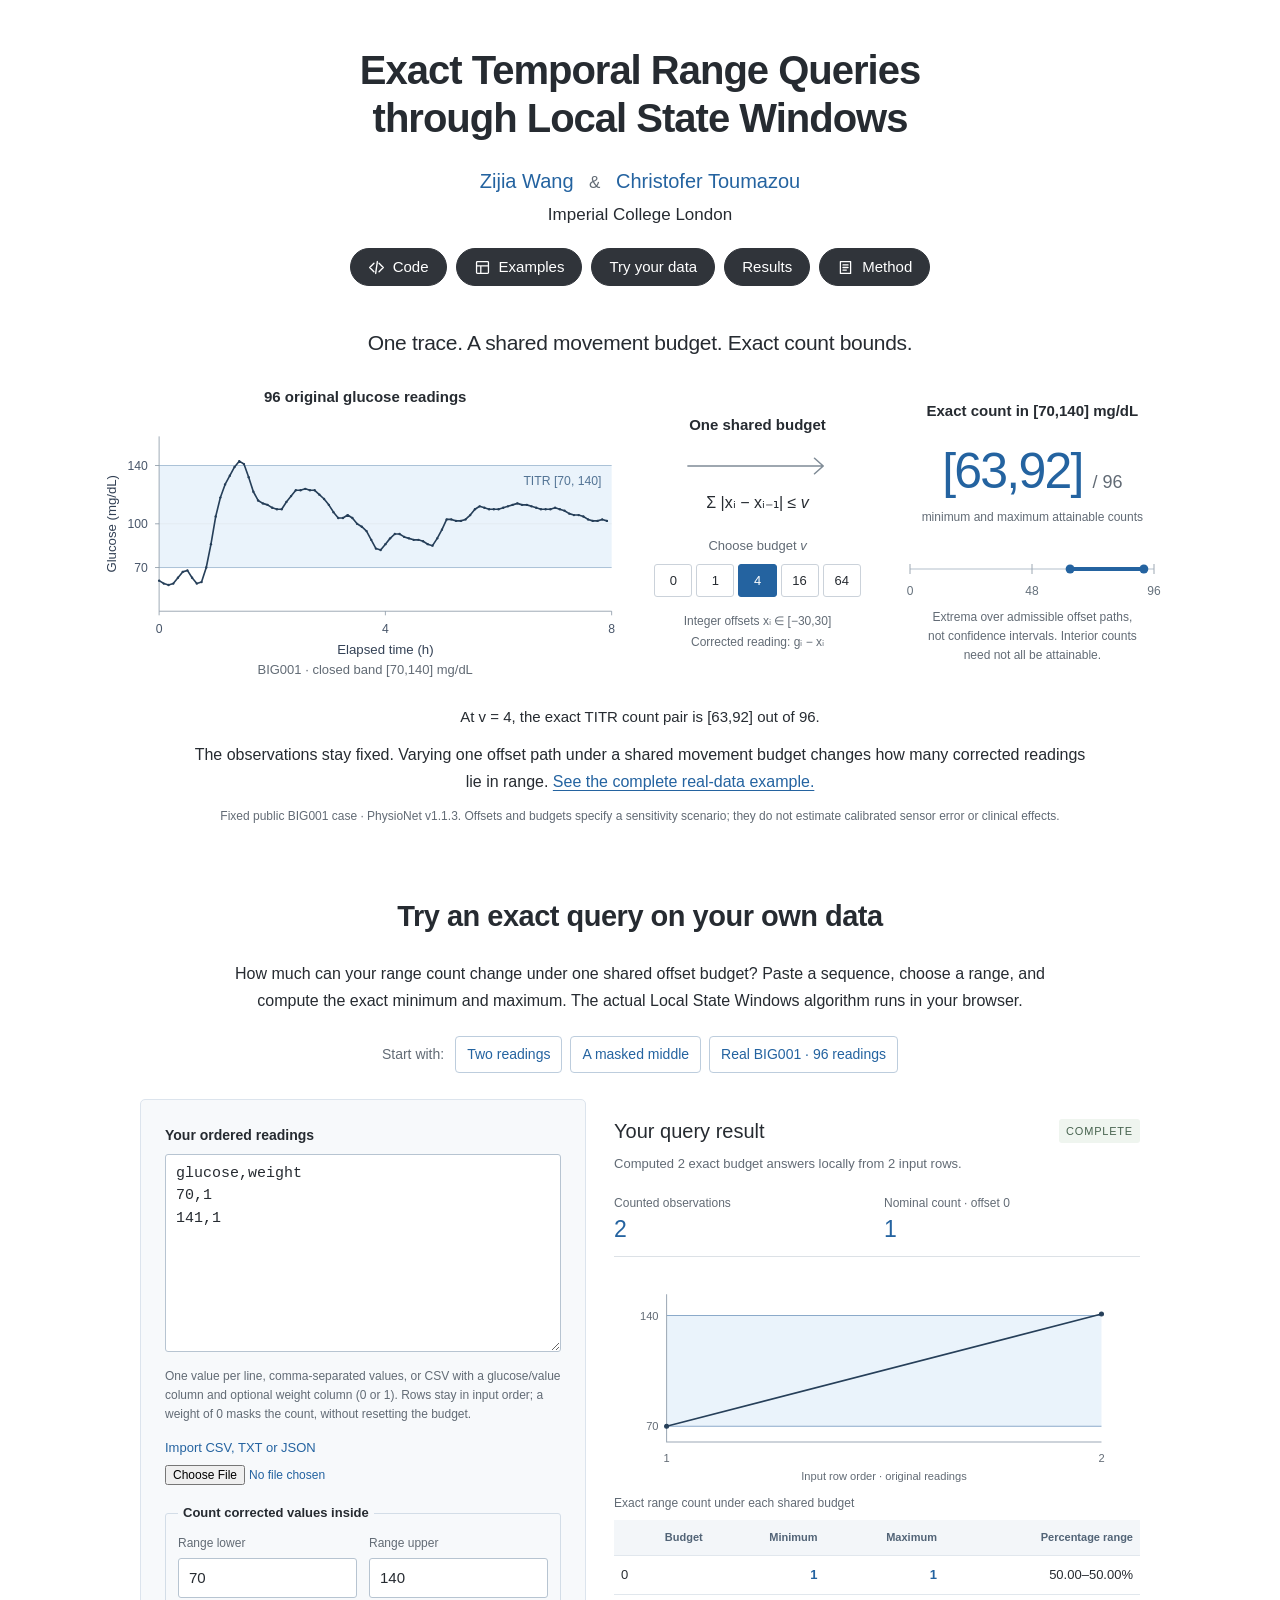
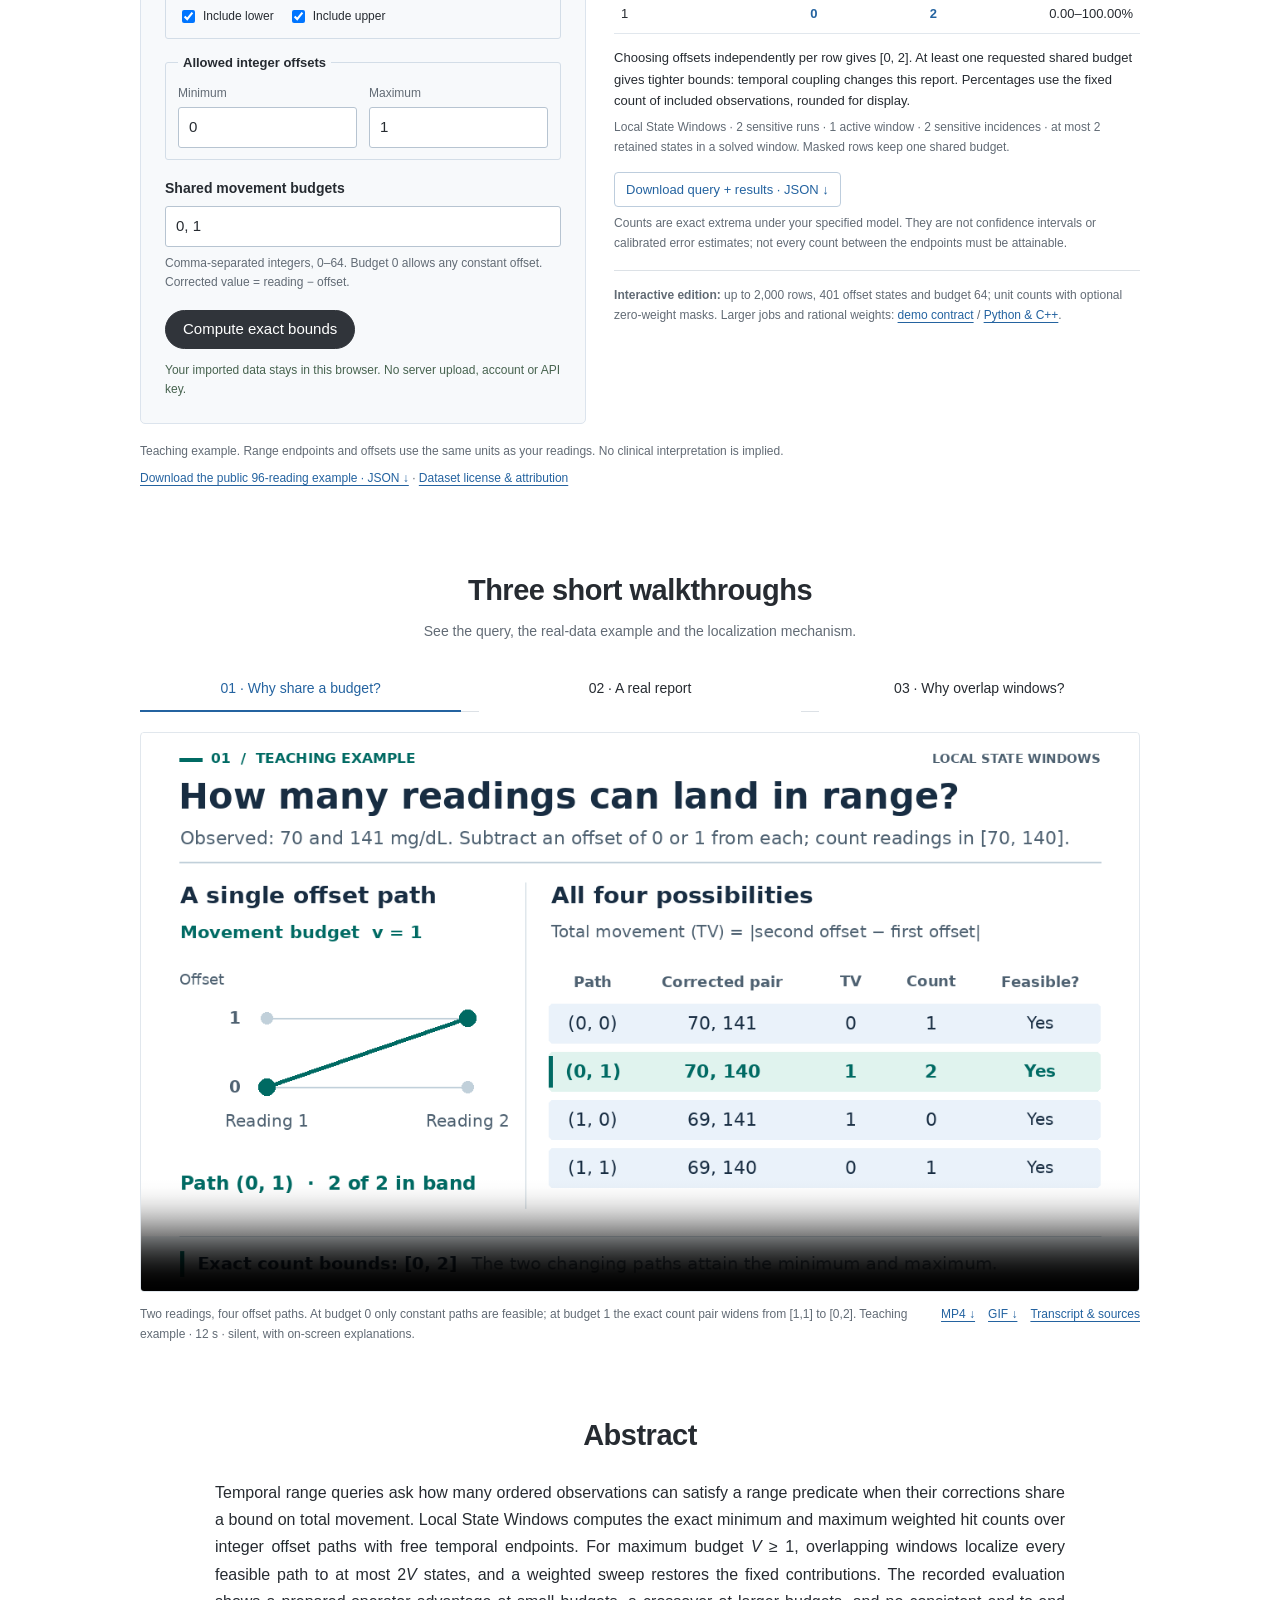
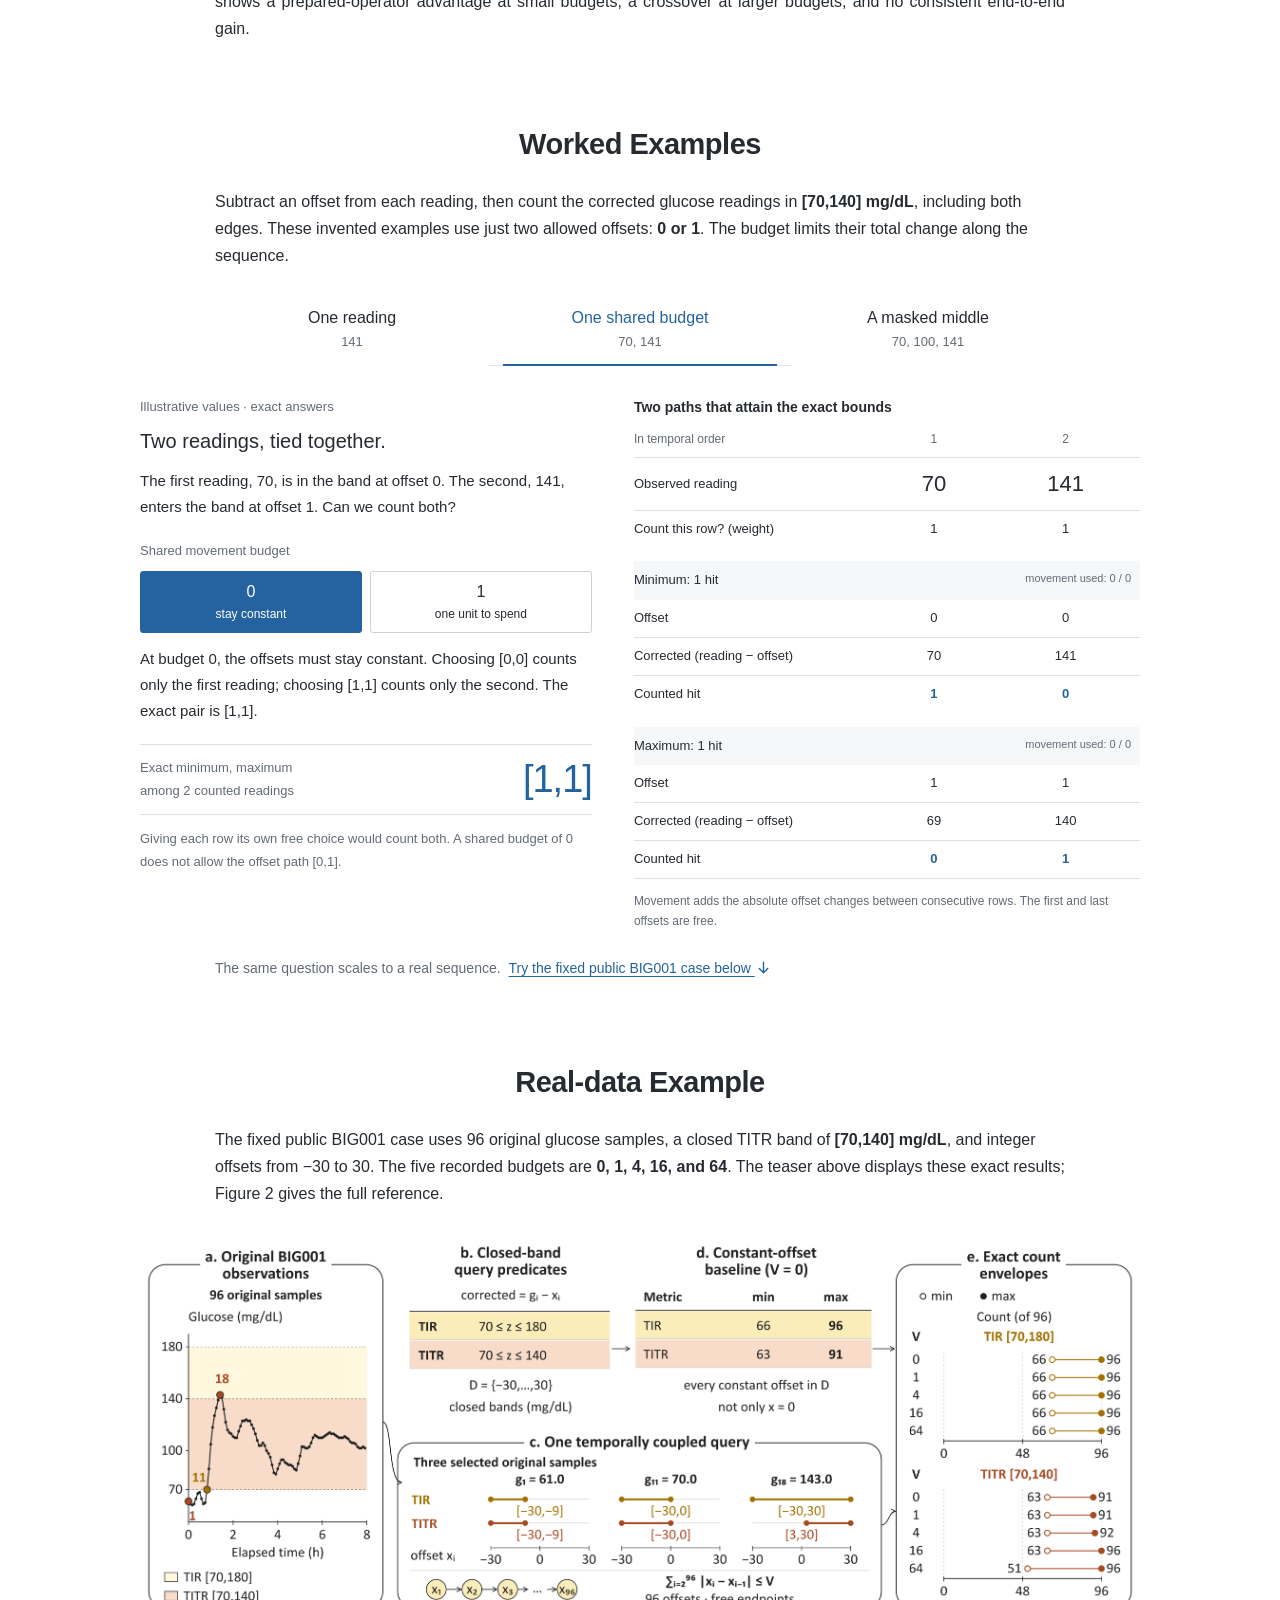
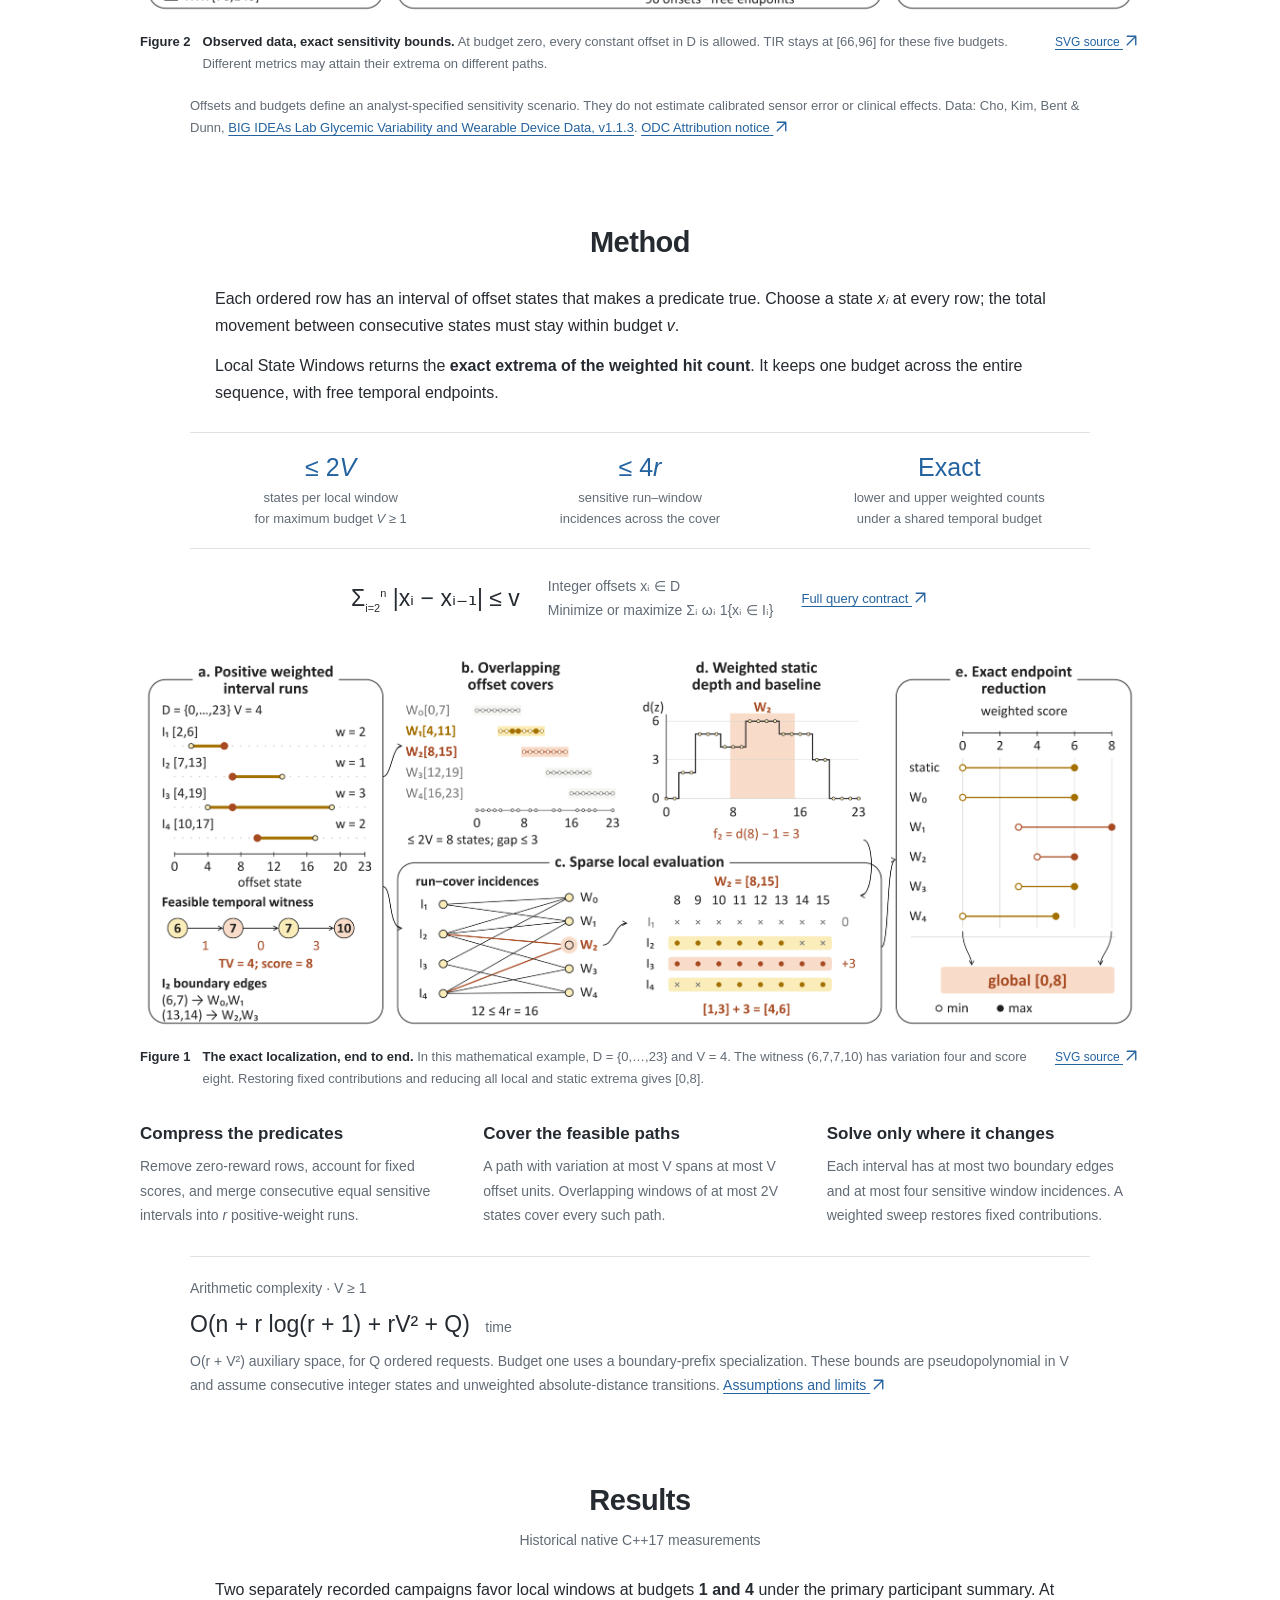
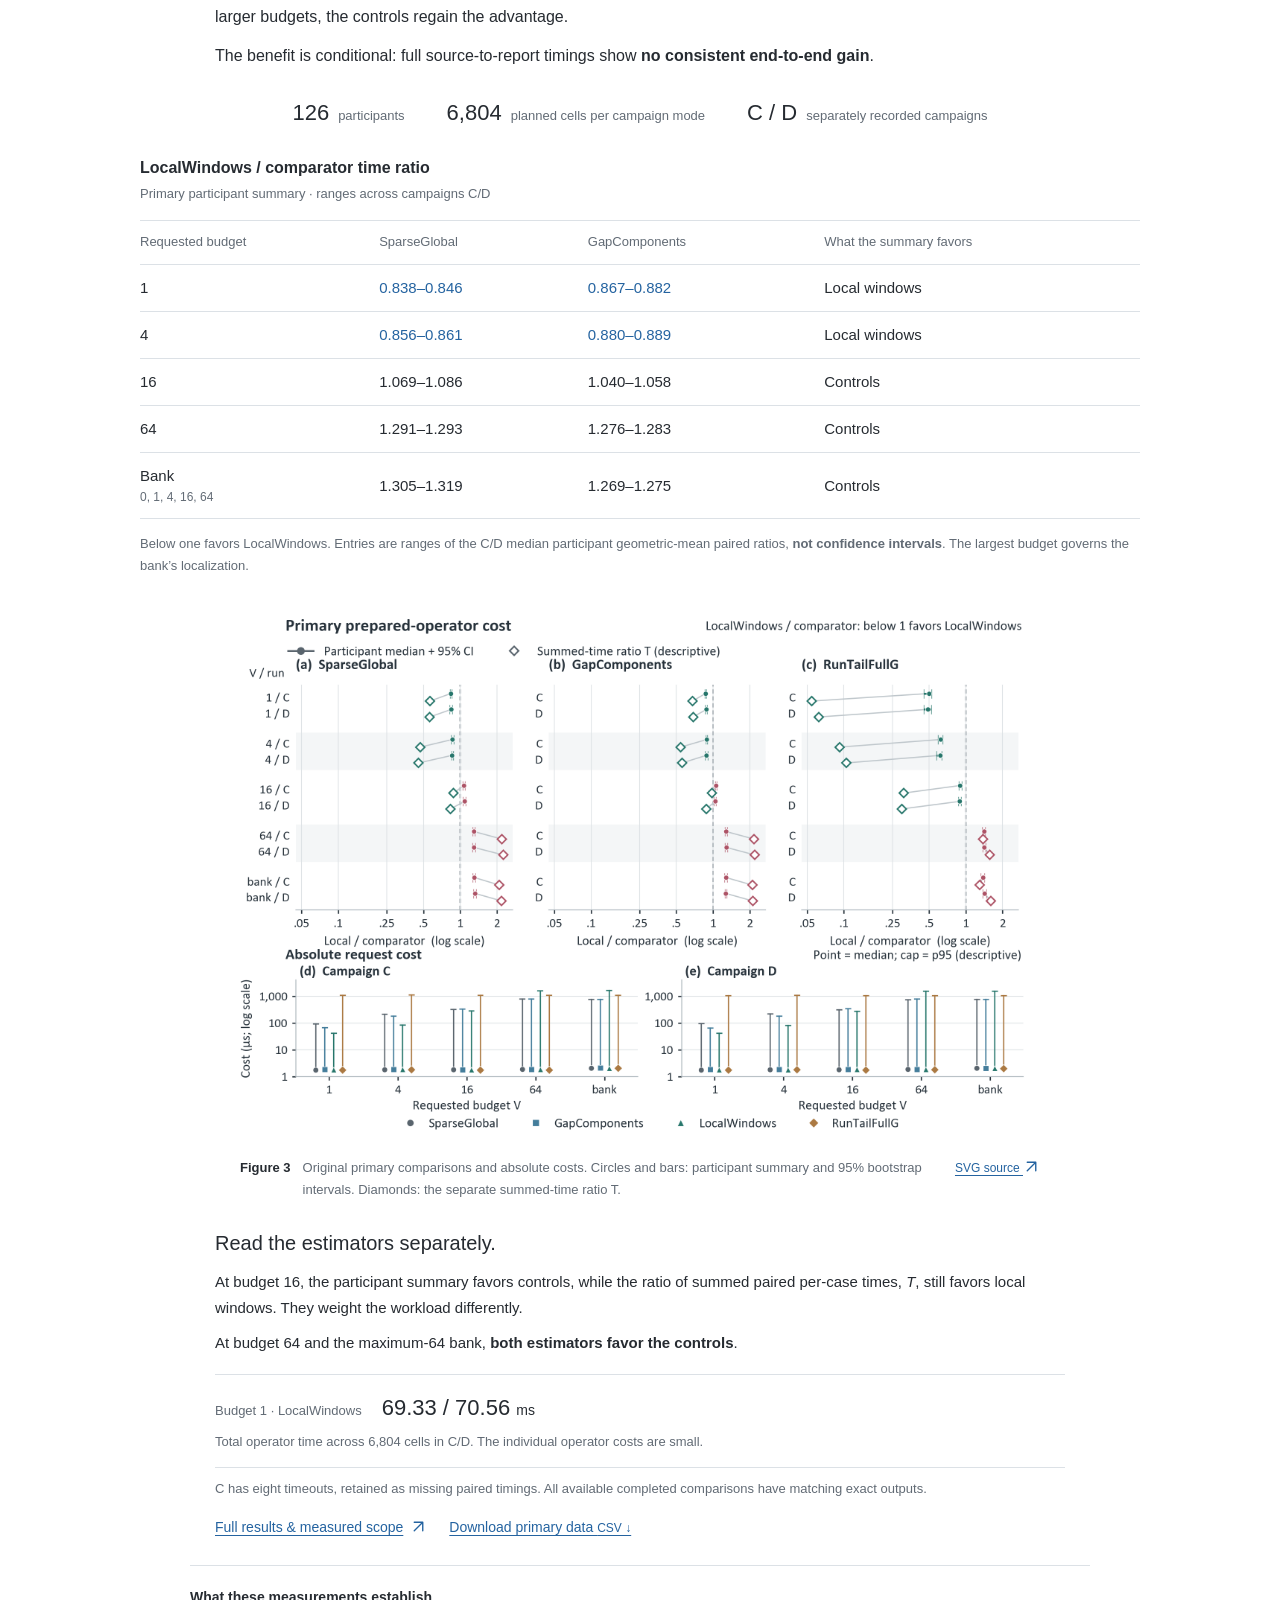
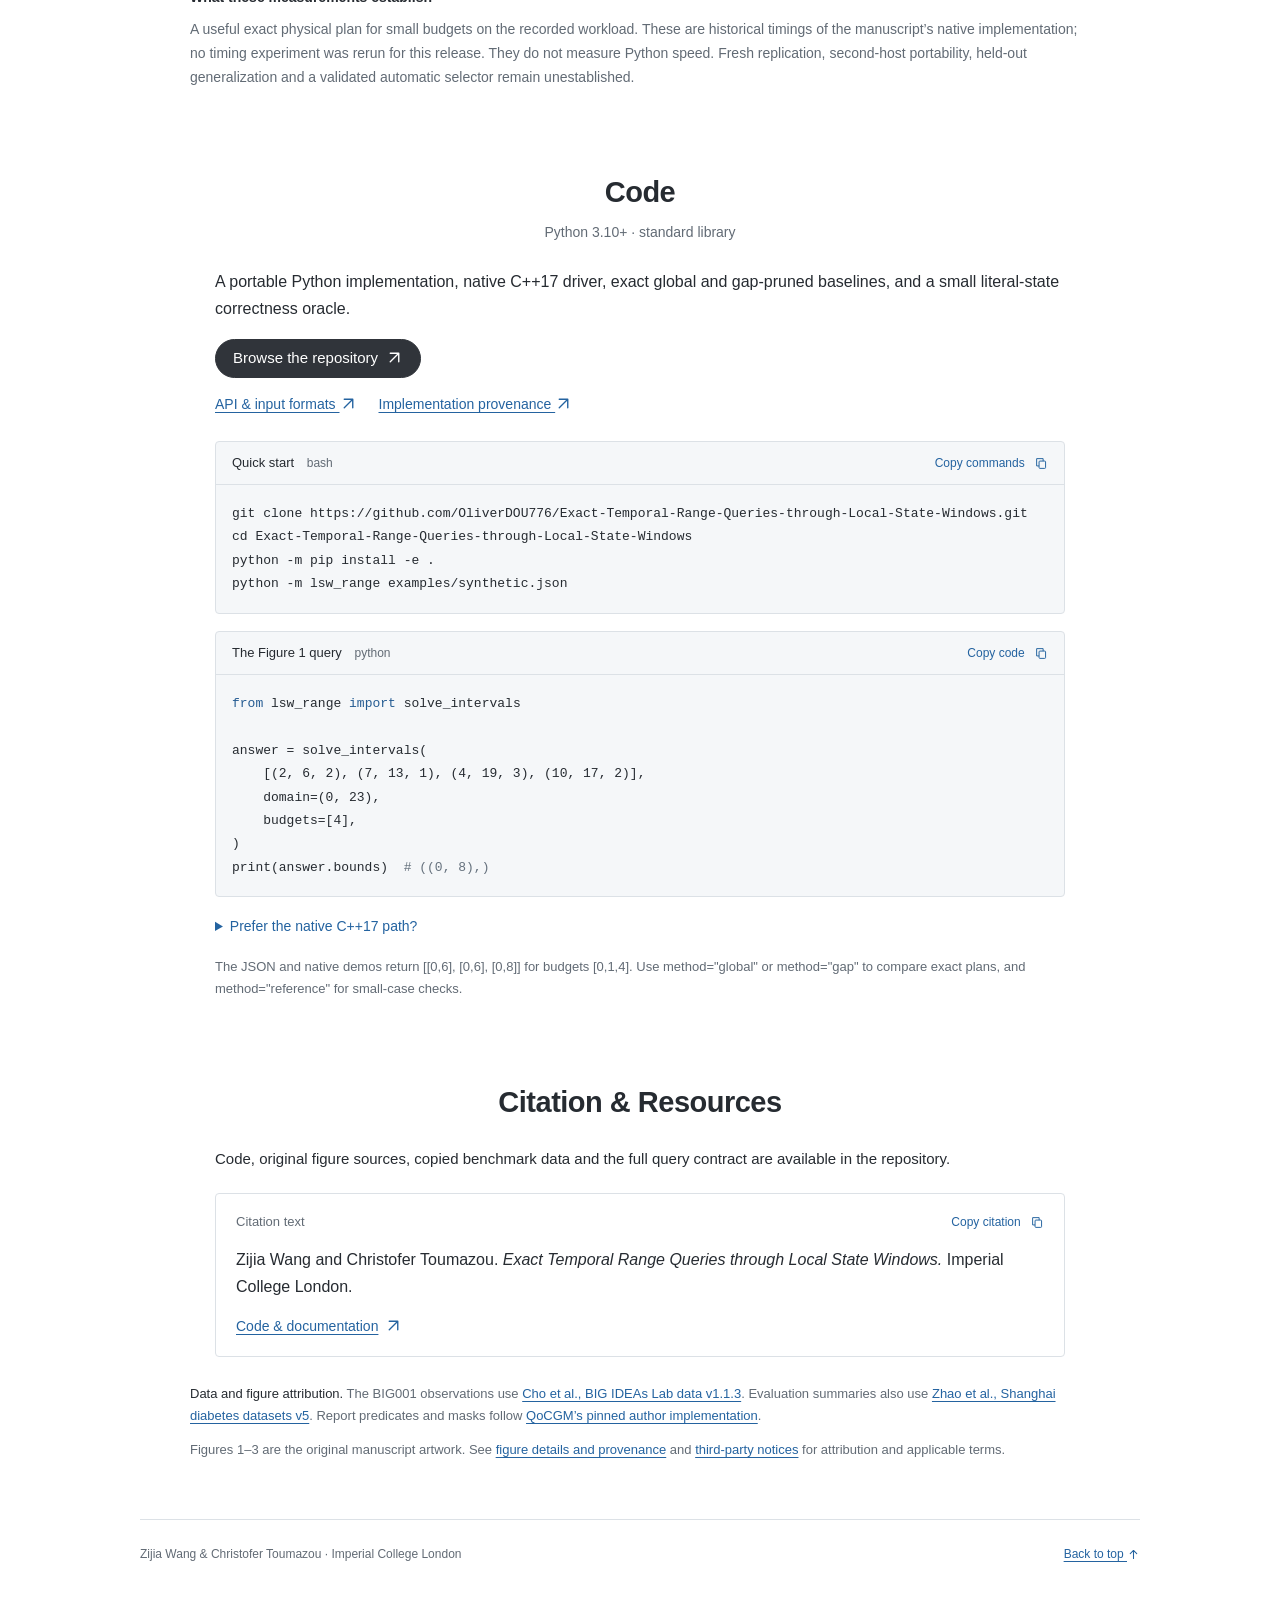
==== commit 0a0c005b: "Add a working local query demo and academic walkthroughs" ====
--- a/docs/index.html
+++ b/docs/index.html
@@ -7,8 +7,9 @@
   <meta name="description" content="Work through simple examples, then explore exact temporal range queries with Local State Windows. Research by Zijia Wang and Christofer Toumazou, Imperial College London.">
   <meta name="author" content="Zijia Wang and Christofer Toumazou, Imperial College London">
   <title>Local State Windows · Exact Temporal Range Queries</title>
-  <link rel="stylesheet" href="project/style.css?v=vggt-20261106b">
-  <script src="project/site.js?v=vggt-20261106b" defer></script>
+  <link rel="stylesheet" href="project/style.css?v=usable-demo-20261109a">
+  <script src="project/demo-ui.js?v=usable-demo-20261109a" defer></script>
+  <script src="project/site.js?v=usable-demo-20261109a" defer></script>
 </head>
 <body>
   <a class="skip-link" href="#main">Skip to content</a>
@@ -20,6 +21,8 @@
       <nav class="paper-links" aria-label="Project resources">
         <a class="button" href="https://github.com/OliverDOU776/Exact-Temporal-Range-Queries-through-Local-State-Windows"><svg class="icon" viewBox="0 0 20 20" fill="none" aria-hidden="true" focusable="false"><path d="m7 5-5 5 5 5m6-10 5 5-5 5m-2-12-2 14" stroke="currentColor" stroke-width="1.6" stroke-linecap="round" stroke-linejoin="round"/></svg>Code</a>
         <a class="button" href="#examples"><svg class="icon" viewBox="0 0 20 20" fill="none" aria-hidden="true" focusable="false"><rect x="3" y="3" width="14" height="14" rx="1" stroke="currentColor" stroke-width="1.5"/><path d="M3 8h14M8 8v9" stroke="currentColor" stroke-width="1.5"/></svg>Examples</a>
+        <a class="button" href="#try-demo">Try your data</a>
+        <a class="button" href="#results">Results</a>
         <a class="button" href="#method"><svg class="icon" viewBox="0 0 20 20" fill="none" aria-hidden="true" focusable="false"><path d="M4 3h12v14H4zm3 4h6m-6 3h6m-6 3h4" stroke="currentColor" stroke-width="1.5" stroke-linecap="round" stroke-linejoin="round"/></svg>Method</a>
       </nav>
     </header>
@@ -54,6 +57,61 @@
       <noscript><p class="noscript-note">The default budget is 4. Budget switching needs JavaScript; all five exact pairs appear in Figure 2 below.</p></noscript>
     </section>
 
+    <section id="try-demo" class="section shell live-demo" aria-labelledby="demo-heading">
+      <h2 id="demo-heading">Try an exact query on your own data</h2>
+      <p class="section-intro demo-lead">How much can your range count change under one shared offset budget? Paste a sequence, choose a range, and compute the exact minimum and maximum. The actual Local State Windows algorithm runs in your browser.</p>
+      <div class="demo-preset-row"><span>Start with:</span><button type="button" id="preset-toy">Two readings</button><button type="button" id="preset-mask">A masked middle</button><button type="button" id="preset-big">Real BIG001 · 96 readings</button></div>
+      <div class="live-demo-layout">
+        <form id="query-form" class="query-form">
+          <label class="field-label" for="query-data">Your ordered readings</label>
+          <textarea id="query-data" rows="8" spellcheck="false" aria-describedby="data-help">glucose,weight
+70,1
+141,1</textarea>
+          <p id="data-help" class="field-help">One value per line, comma-separated values, or CSV with a glucose/value column and optional weight column (0 or 1). Rows stay in input order; a weight of 0 masks the count, without resetting the budget.</p>
+          <label class="file-upload" for="query-file">Import CSV, TXT or JSON <input id="query-file" type="file" accept=".csv,.txt,.json,text/csv,text/plain,application/json"></label>
+          <div class="query-fields">
+            <fieldset><legend>Count corrected values inside</legend><div class="pair-fields"><label>Range lower<input id="band-lower" value="70" inputmode="decimal" required></label><label>Range upper<input id="band-upper" value="140" inputmode="decimal" required></label></div><div class="endpoint-fields"><label><input id="lower-closed" type="checkbox" checked> Include lower</label><label><input id="upper-closed" type="checkbox" checked> Include upper</label></div></fieldset>
+            <fieldset><legend>Allowed integer offsets</legend><div class="pair-fields"><label>Minimum<input id="domain-lower" type="number" step="1" value="0" required></label><label>Maximum<input id="domain-upper" type="number" step="1" value="1" required></label></div></fieldset>
+          </div>
+          <label class="field-label" for="query-budgets">Shared movement budgets</label><input id="query-budgets" value="0, 1" aria-describedby="budget-help" required><p id="budget-help" class="field-help">Comma-separated integers, 0–64. Budget 0 allows any constant offset. Corrected value = reading − offset.</p>
+          <div class="query-actions"><button type="submit" class="button" id="run-query">Compute exact bounds</button><button type="button" class="cancel-query" id="cancel-query" hidden>Cancel</button></div>
+          <p class="local-privacy">Your imported data stays in this browser. No server upload, account or API key.</p>
+        </form>
+        <div class="query-answer" aria-busy="false" id="query-answer">
+          <div class="answer-heading"><h3>Your query result</h3><span id="query-state">Ready</span></div>
+          <p id="query-status" class="query-status" role="status" aria-live="polite">Choose a preset or paste your readings, then compute.</p>
+          <div id="query-output" hidden>
+            <div class="answer-metrics"><div><span>Counted observations</span><strong id="result-denominator"></strong></div><div><span>Nominal count · offset 0</span><strong id="result-nominal"></strong></div></div>
+            <div class="demo-chart" id="query-trace" aria-label="Your input sequence and target band"></div>
+            <div class="demo-result-table"><table><caption>Exact range count under each shared budget</caption><thead><tr><th scope="col">Budget</th><th scope="col">Minimum</th><th scope="col">Maximum</th><th scope="col">Percentage range</th></tr></thead><tbody id="query-result-rows"></tbody></table></div>
+            <p id="result-interpretation" class="result-interpretation"></p>
+            <p id="result-diagnostics" class="field-help"></p>
+            <button type="button" id="download-result" class="download-result">Download query + results · JSON ↓</button>
+            <p class="field-help">Counts are exact extrema under your specified model. They are not confidence intervals or calibrated error estimates; not every count between the endpoints must be attainable.</p>
+          </div>
+          <div id="query-placeholder" class="query-placeholder"><span>[ minimum, maximum ]</span><p>Check how temporal coupling changes a range report.<br>Try the two-reading example: budget 0 → [1,1]; budget 1 → [0,2].</p></div>
+          <p class="demo-contract"><strong>Interactive edition:</strong> up to 2,000 rows, 401 offset states and budget 64; unit counts with optional zero-weight masks. Larger jobs and rational weights: <a href="https://github.com/OliverDOU776/Exact-Temporal-Range-Queries-through-Local-State-Windows/blob/main/docs/demo.md">demo contract</a> / <a href="#code">Python &amp; C++</a>.</p>
+        </div>
+      </div>
+      <p class="demo-source" id="demo-source">Teaching example. Range endpoints and offsets use the same units as your readings. No clinical interpretation is implied.</p>
+      <p class="field-help"><a href="demos/big001-input.json" download>Download the public 96-reading example · JSON ↓</a> · <a href="assets/BIG_IDEAs_ODC-By.txt">Dataset license &amp; attribution</a></p>
+      <noscript><p>This tool needs JavaScript. The worked examples and downloadable code remain available below.</p></noscript>
+    </section>
+
+    <section id="demonstrations" class="section shell demo-movies" aria-labelledby="movies-heading">
+      <h2 id="movies-heading">Three short walkthroughs</h2>
+      <p class="section-subtitle">See the query, the real-data example and the localization mechanism.</p>
+      <div class="movie-tabs" role="tablist" aria-label="Choose a walkthrough">
+        <button type="button" role="tab" id="movie-tab-shared-budget" aria-selected="true" aria-controls="movie-panel" data-movie="shared-budget">01 · Why share a budget?</button>
+        <button type="button" role="tab" id="movie-tab-big001-budget" aria-selected="false" aria-controls="movie-panel" tabindex="-1" data-movie="big001-budget">02 · A real report</button>
+        <button type="button" role="tab" id="movie-tab-local-window" aria-selected="false" aria-controls="movie-panel" tabindex="-1" data-movie="local-window">03 · Why overlap windows?</button>
+      </div>
+      <div id="movie-panel" role="tabpanel" aria-labelledby="movie-tab-shared-budget">
+        <video id="demo-video" controls playsinline preload="none" poster="demos/shared-budget.png" aria-describedby="movie-caption"><source src="demos/shared-budget.mp4" type="video/mp4">Your browser does not support inline video. <a href="demos/shared-budget.mp4">Download the MP4</a>.</video>
+        <div class="movie-caption"><p id="movie-caption">Two readings, four offset paths. At budget 0 only constant paths are feasible; at budget 1 the exact count pair widens from [1,1] to [0,2]. Teaching example · 12 s · silent, with on-screen explanations.</p><div><a id="movie-mp4" href="demos/shared-budget.mp4" download>MP4 ↓</a><a id="movie-gif" href="demos/shared-budget.gif" download>GIF ↓</a><a href="https://github.com/OliverDOU776/Exact-Temporal-Range-Queries-through-Local-State-Windows/blob/main/docs/demos/README.md">Transcript &amp; sources</a></div></div>
+      </div>
+    </section>
+
     <section id="abstract" class="section shell abstract-section" aria-labelledby="abstract-heading">
       <h2 id="abstract-heading">Abstract</h2>
       <p>Temporal range queries ask how many ordered observations can satisfy a range predicate when their corrections share a bound on total movement. Local State Windows computes the exact minimum and maximum weighted hit counts over integer offset paths with free temporal endpoints. For maximum budget <em>V</em> ≥ 1, overlapping windows localize every feasible path to at most 2<em>V</em> states, and a weighted sweep restores the fixed contributions. The recorded evaluation shows a prepared-operator advantage at small budgets, a crossover at larger budgets, and no consistent end-to-end gain.</p>
--- a/docs/project/style.css
+++ b/docs/project/style.css
@@ -5,6 +5,78 @@
   --line: #dce1e6;
   --pale: #f5f7f9;
   --sans: Arial, Helvetica, ui-sans-serif, sans-serif;
+}
+
+/* Working query tool: a compact input/output workspace, not a simulated video. */
+.demo-lead { text-align: center; }
+.demo-preset-row { display: flex; align-items: center; justify-content: center; flex-wrap: wrap; gap: 8px; margin: 22px 0 26px; font-size: 14px; }
+.demo-preset-row > span { color: var(--muted); margin-right: 3px; }
+.demo-preset-row button, .download-result { background: #fff; color: var(--blue); border: 1px solid #bdcddd; border-radius: 4px; padding: 7px 11px; line-height: 1.5; }
+.demo-preset-row button:hover, .download-result:hover { background: #eef5fb; border-color: var(--blue); }
+.live-demo-layout { display: grid; grid-template-columns: minmax(0, .95fr) minmax(0, 1.12fr); gap: 28px; align-items: start; }
+.query-form { padding: 24px; background: #f7f9fb; border: 1px solid #dce4ed; border-radius: 5px; }
+.field-label { display: block; font-size: 14px; font-weight: 600; margin-bottom: 6px; }
+.query-form textarea, .query-form input:not([type="checkbox"]):not([type="file"]) { width: 100%; min-width: 0; border: 1px solid #b7c4d1; border-radius: 3px; background: #fff; color: var(--ink); padding: 8px 10px; font-size: 15px; line-height: 1.5; }
+.query-form textarea { resize: vertical; min-height: 120px; font-family: ui-monospace, Consolas, monospace; }
+.field-help { font-size: 12px; line-height: 1.6; color: var(--muted); margin-top: 7px; }
+.file-upload { display: block; color: var(--blue); font-size: 13px; margin-top: 12px; }
+.file-upload input { display: block; width: 100%; margin-top: 6px; font-size: 12px; }
+.query-fields { display: grid; grid-template-columns: 1fr; gap: 13px; margin: 17px 0; }
+.query-fields fieldset { margin: 0; padding: 9px 12px 11px; border: 1px solid #d3dde7; border-radius: 3px; min-width: 0; }
+.query-fields legend { padding: 0 5px; font-size: 13px; font-weight: 600; }
+.pair-fields { display: grid; grid-template-columns: 1fr 1fr; gap: 12px; }
+.pair-fields label { font-size: 12px; color: var(--muted); }
+.pair-fields input { margin-top: 4px; }
+.endpoint-fields { display: flex; gap: 14px; flex-wrap: wrap; margin-top: 8px; font-size: 12px; }
+.endpoint-fields label { display: flex; align-items: center; gap: 5px; }
+.query-actions { display: flex; gap: 12px; align-items: center; margin-top: 18px; }
+.cancel-query { border: 0; padding: 5px; background: transparent; font-size: 13px; text-decoration: underline; }
+button:disabled { opacity: .55; cursor: wait; }
+.local-privacy { color: #47634f; font-size: 12px; line-height: 1.6; margin-top: 12px; }
+.query-answer { min-width: 0; padding: 18px 0 0; }
+.answer-heading { display: flex; justify-content: space-between; align-items: center; gap: 12px; }
+.answer-heading h3 { font-size: 20px; }
+#query-state { font-size: 11px; text-transform: uppercase; letter-spacing: .8px; color: #47634f; padding: 3px 7px; background: #eff5ef; border-radius: 3px; }
+.query-status { margin-top: 9px; font-size: 13px; color: var(--muted); line-height: 1.6; }
+.query-error .query-status { color: #9f362f; }
+.query-error #query-state { color: #9f362f; background: #fbefed; }
+.answer-metrics { display: grid; grid-template-columns: 1fr 1fr; margin-top: 18px; padding-bottom: 10px; border-bottom: 1px solid var(--line); gap: 14px; }
+.answer-metrics span { display: block; font-size: 12px; color: var(--muted); }
+.answer-metrics strong { display: block; font-size: 23px; font-weight: 500; line-height: 1.4; color: var(--blue); }
+.demo-chart { margin-top: 13px; }
+.demo-chart svg { display: block; width: 100%; height: auto; }
+.demo-chart text { font-family: var(--sans); fill: var(--muted); font-size: 11px; }
+.demo-result-table { overflow-x: auto; margin-top: 9px; }
+.demo-result-table table { width: 100%; border-collapse: collapse; font-size: 13px; font-variant-numeric: tabular-nums; }
+.demo-result-table caption { font-size: 12px; text-align: left; color: var(--muted); margin-bottom: 7px; }
+.demo-result-table th, .demo-result-table td { padding: 8px 7px; text-align: right; border-bottom: 1px solid #e1e7ed; white-space: nowrap; }
+.demo-result-table thead th { color: #526477; background: #f3f6f9; font-size: 11px; font-weight: 600; }
+.demo-result-table tbody th { font-weight: 500; text-align: left; }
+.demo-result-table td:nth-child(2), .demo-result-table td:nth-child(3) { color: var(--blue); font-weight: 600; }
+.result-interpretation { margin-top: 13px; font-size: 13px; line-height: 1.65; }
+.download-result { display: inline-block; margin-top: 15px; font-size: 13px; }
+.query-placeholder { min-height: 240px; display: flex; flex-direction: column; justify-content: center; text-align: center; padding: 35px 15px; }
+.query-placeholder > span { color: #8c9fb2; font-size: 24px; }
+.query-placeholder > p { color: var(--muted); font-size: 13px; line-height: 1.8; margin-top: 15px; }
+.demo-contract { margin-top: 17px; padding-top: 15px; border-top: 1px solid var(--line); font-size: 12px; color: var(--muted); line-height: 1.65; }
+.demo-source { margin-top: 18px; font-size: 12px; color: var(--muted); line-height: 1.65; }
+.demo-movies { padding-top: 22px; }
+.movie-tabs { display: flex; gap: 18px; border-bottom: 1px solid var(--line); margin: 18px 0 20px; }
+.movie-tabs button { flex: 1; border: 0; border-bottom: 2px solid transparent; background: #fff; padding: 11px 5px; font-size: 14px; line-height: 1.5; margin-bottom: -1px; }
+.movie-tabs button[aria-selected="true"] { border-color: var(--blue); color: var(--blue); }
+#demo-video { display: block; width: 100%; aspect-ratio: 1200 / 672; background: #fff; border: 1px solid #e1e7ed; border-radius: 4px; }
+.movie-caption { display: flex; justify-content: space-between; gap: 22px; margin-top: 12px; font-size: 12px; line-height: 1.7; color: var(--muted); }
+.movie-caption p { flex: 1; }
+.movie-caption > div { display: flex; flex-wrap: wrap; gap: 5px 13px; max-width: 225px; align-content: start; }
+@media (max-width: 740px) {
+  .live-demo-layout { grid-template-columns: 1fr; gap: 12px; }
+  .query-form { padding: 18px; }
+  .query-answer { padding-top: 12px; }
+  .movie-tabs { gap: 3px; }
+  .movie-tabs button { font-size: 12px; padding-inline: 3px; }
+  .movie-caption { display: block; }
+  .movie-caption > div { max-width: none; margin-top: 8px; }
+  .answer-metrics strong { font-size: 21px; }
 }
 * { box-sizing: border-box; }
 html { scroll-behavior: smooth; scroll-padding-top: 24px; }
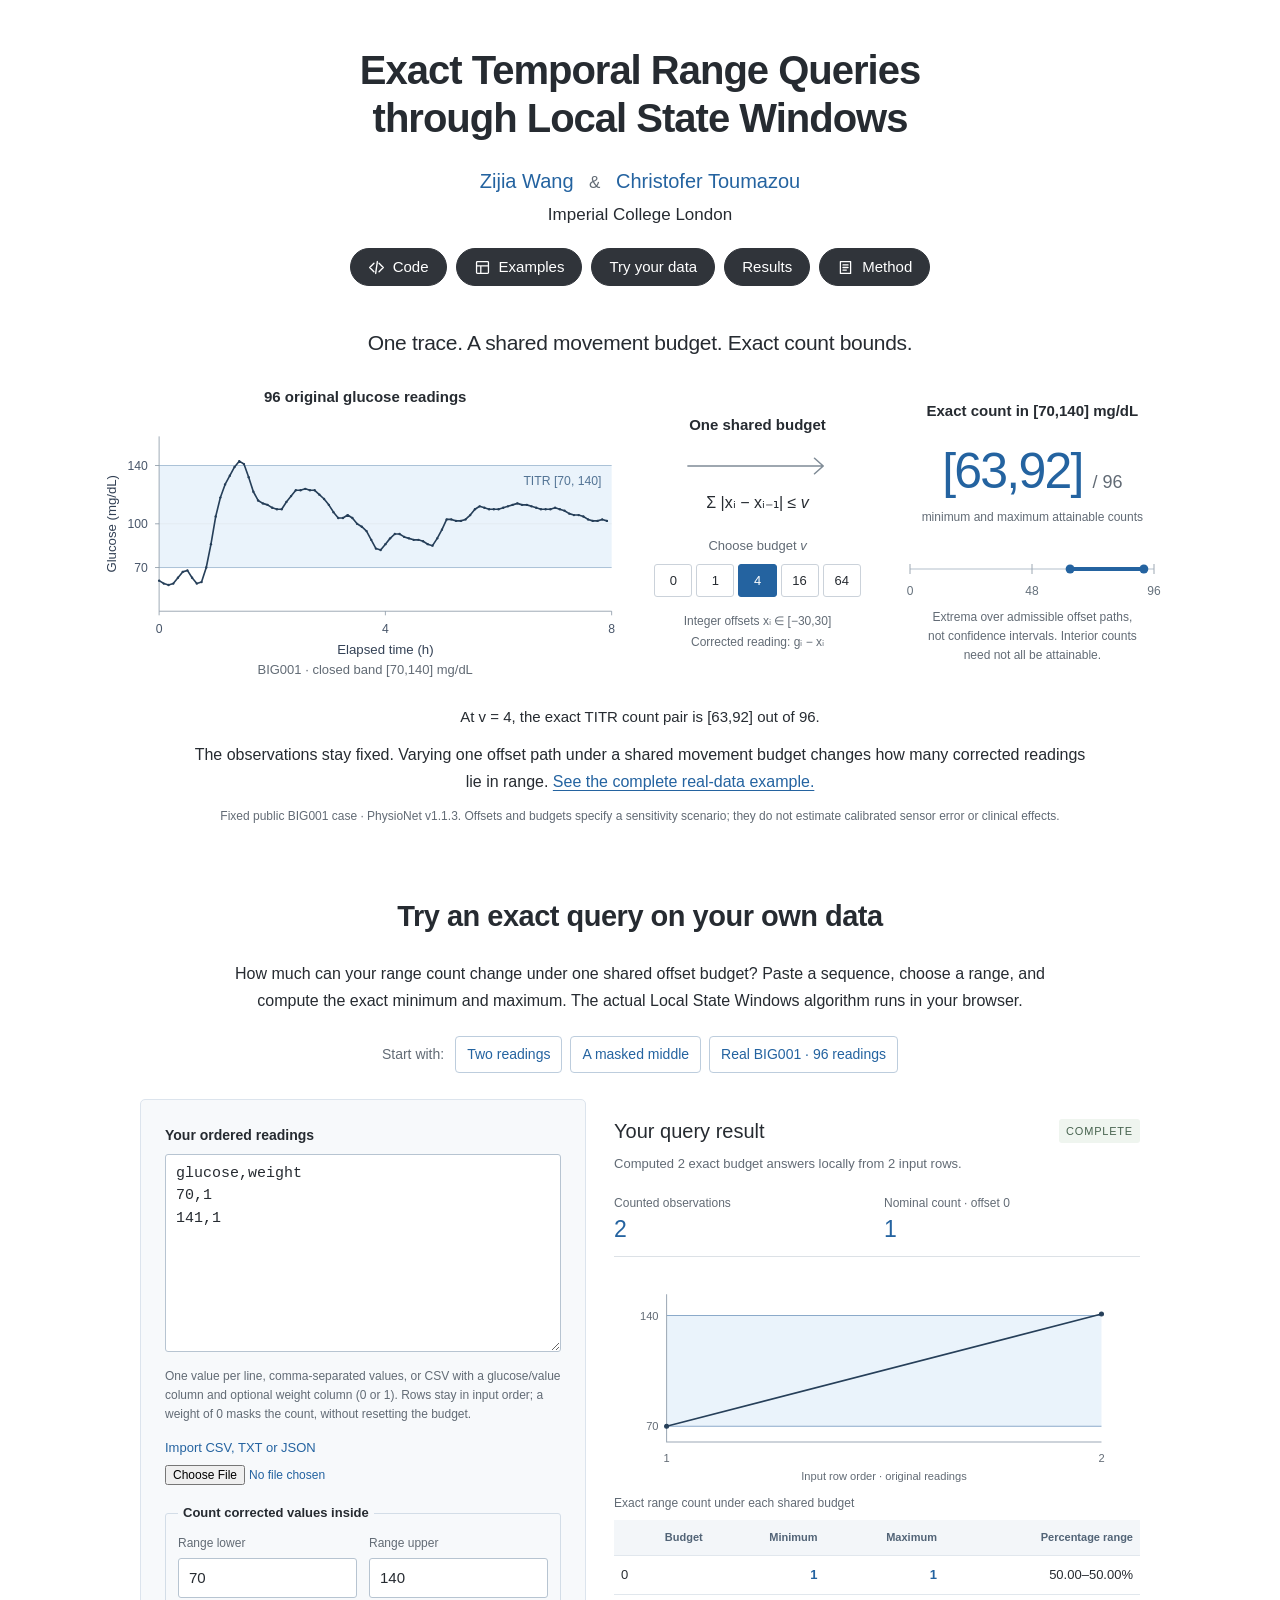
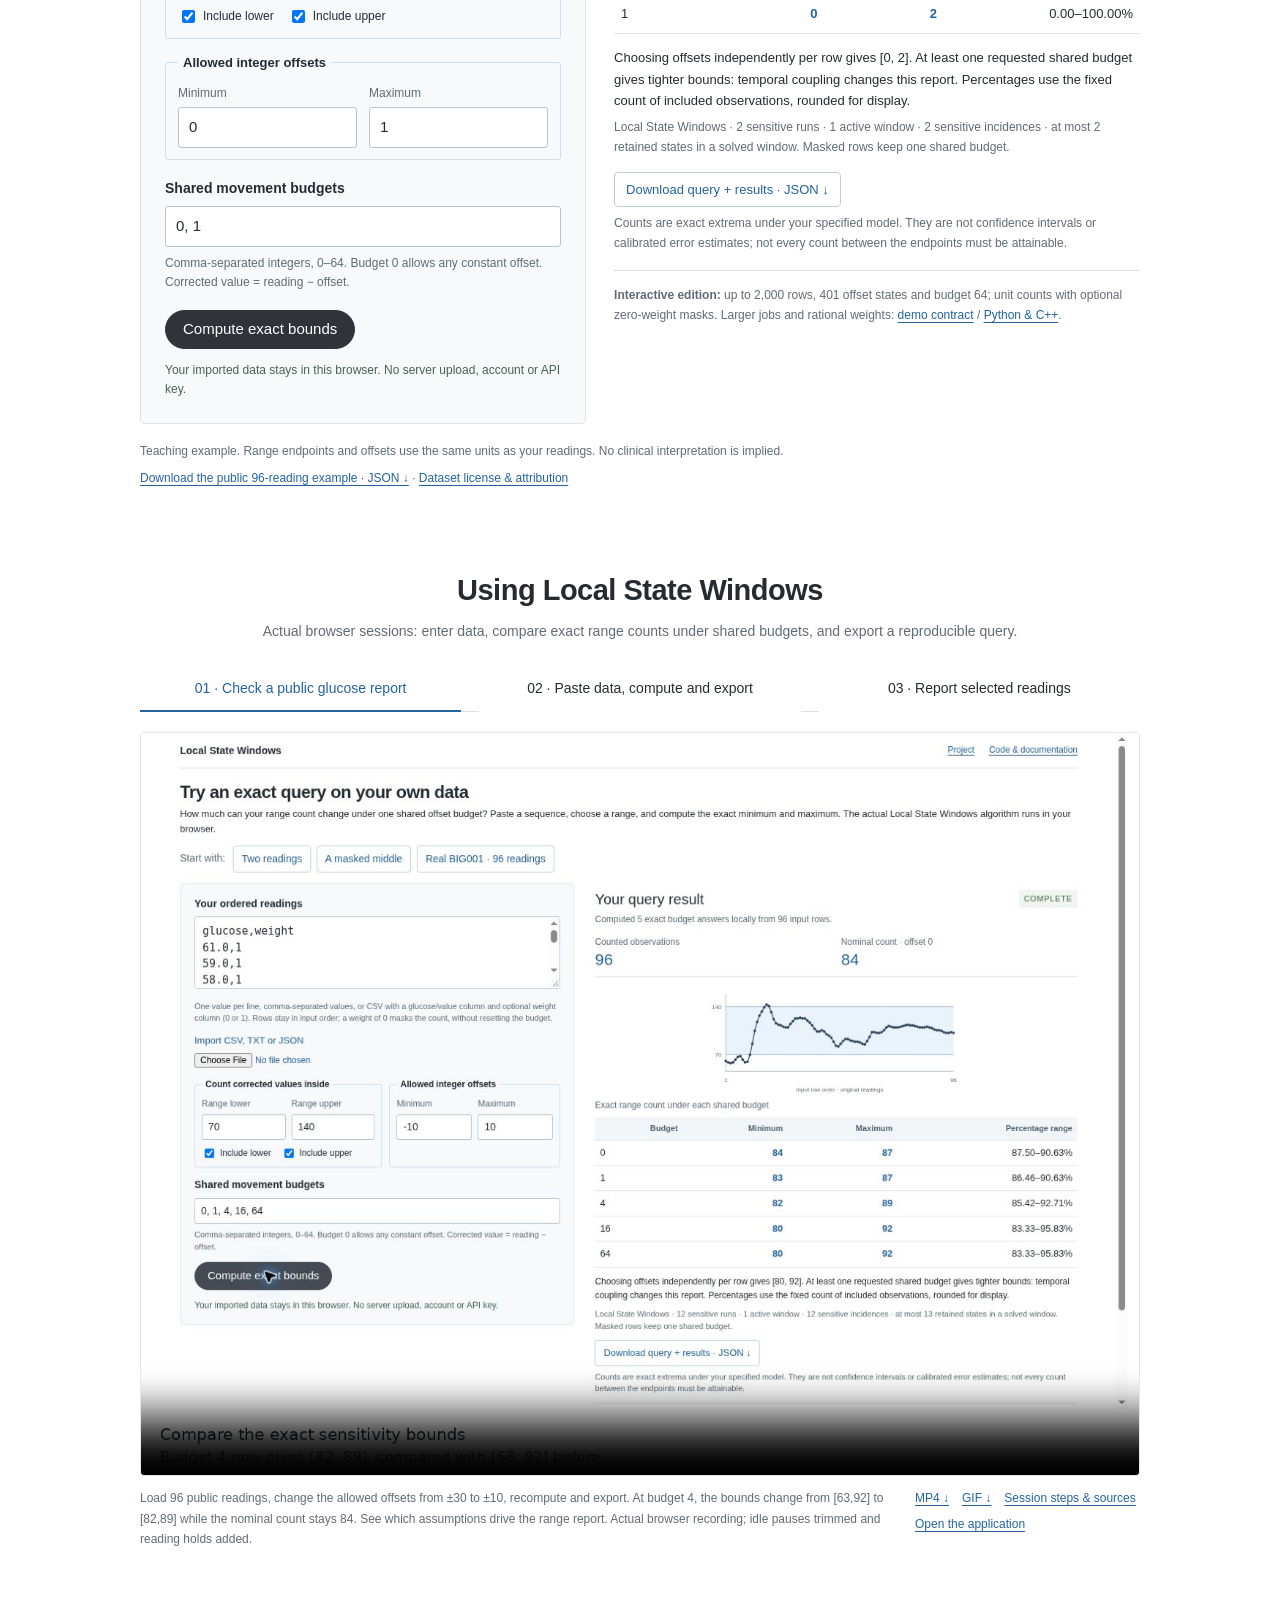
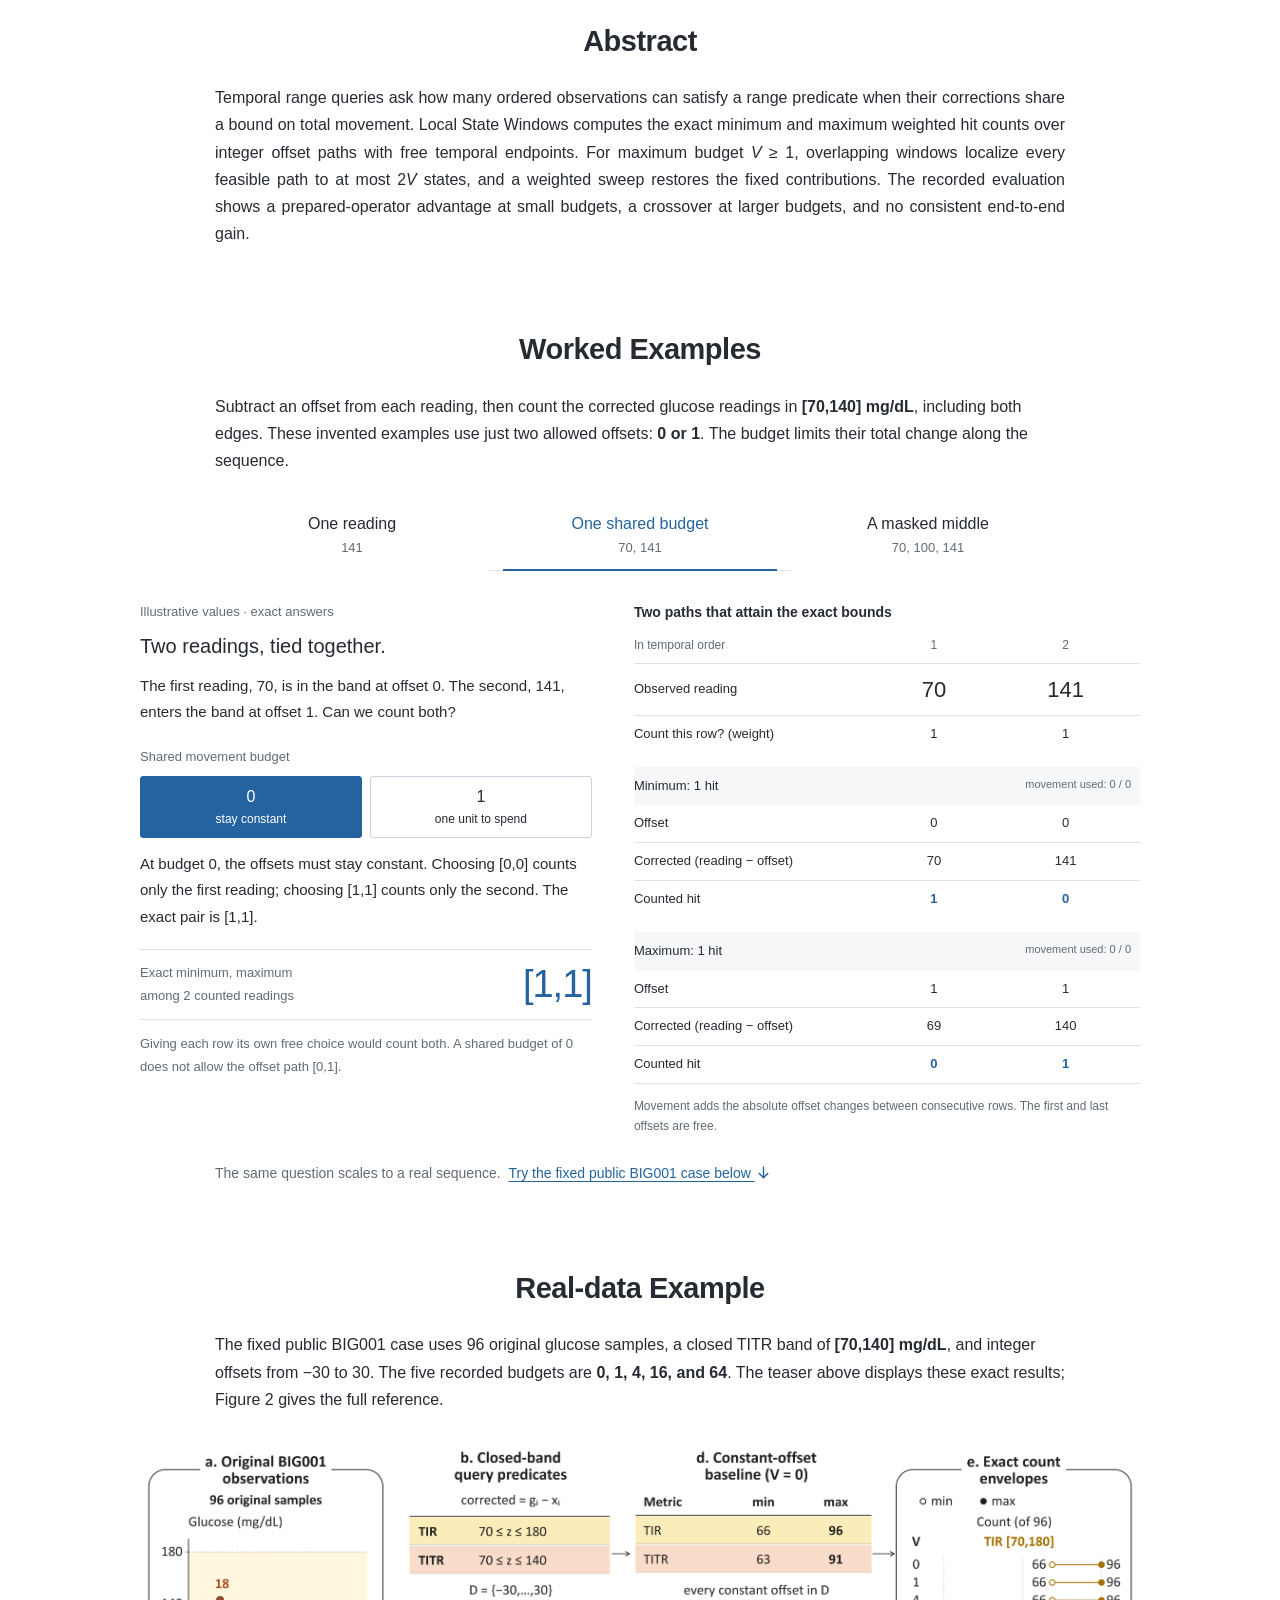
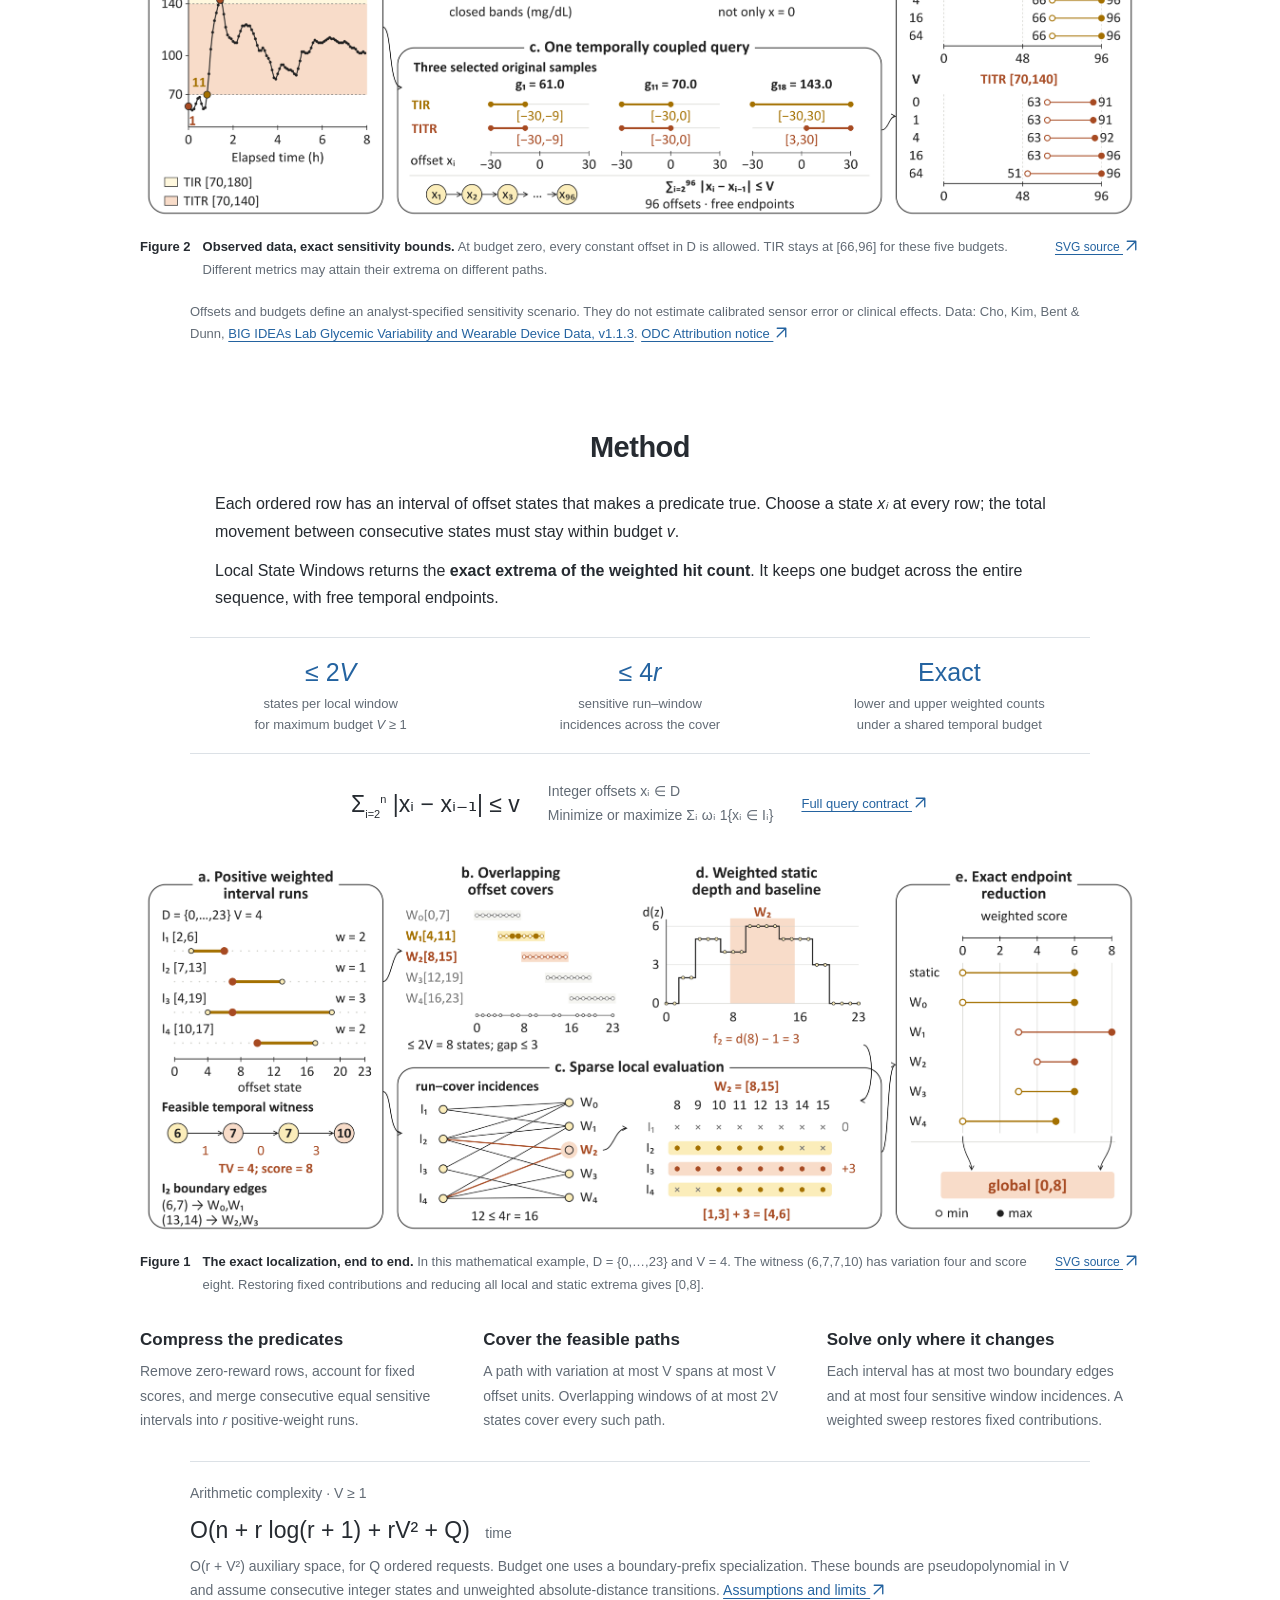
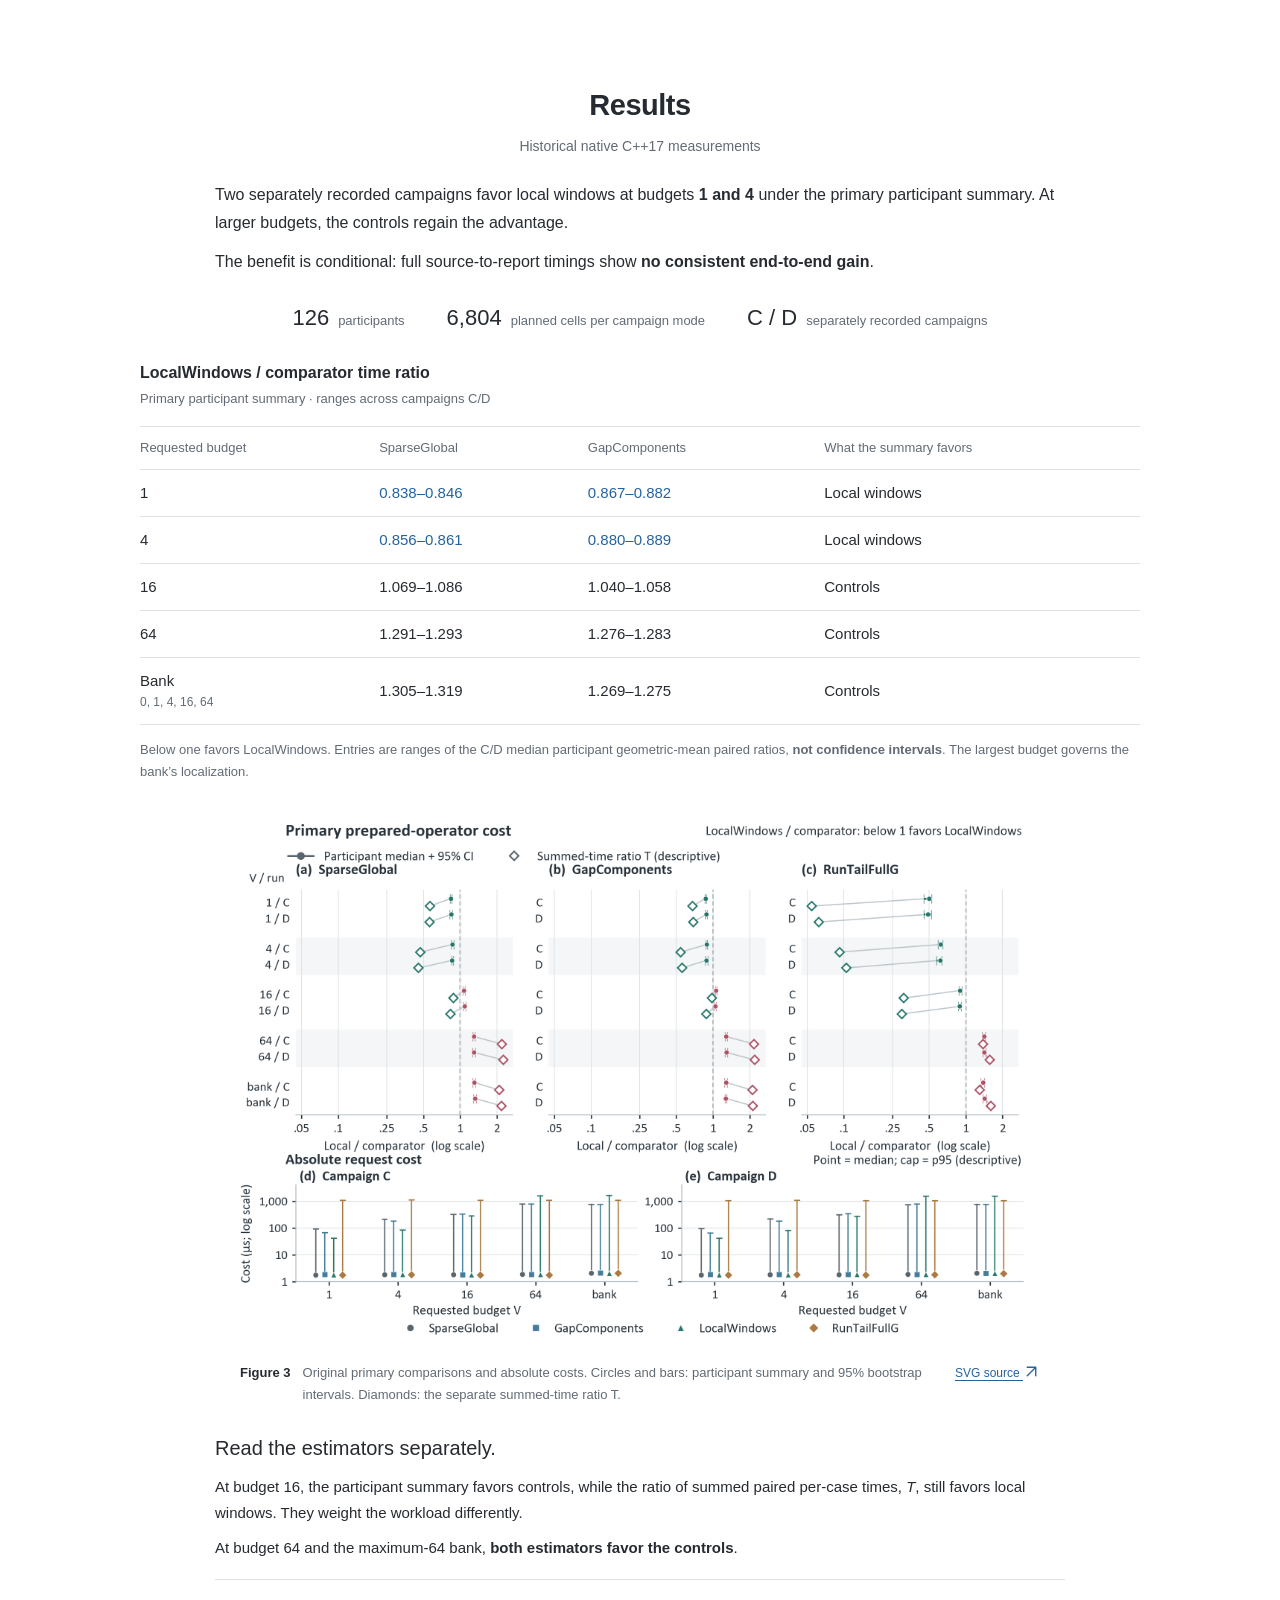
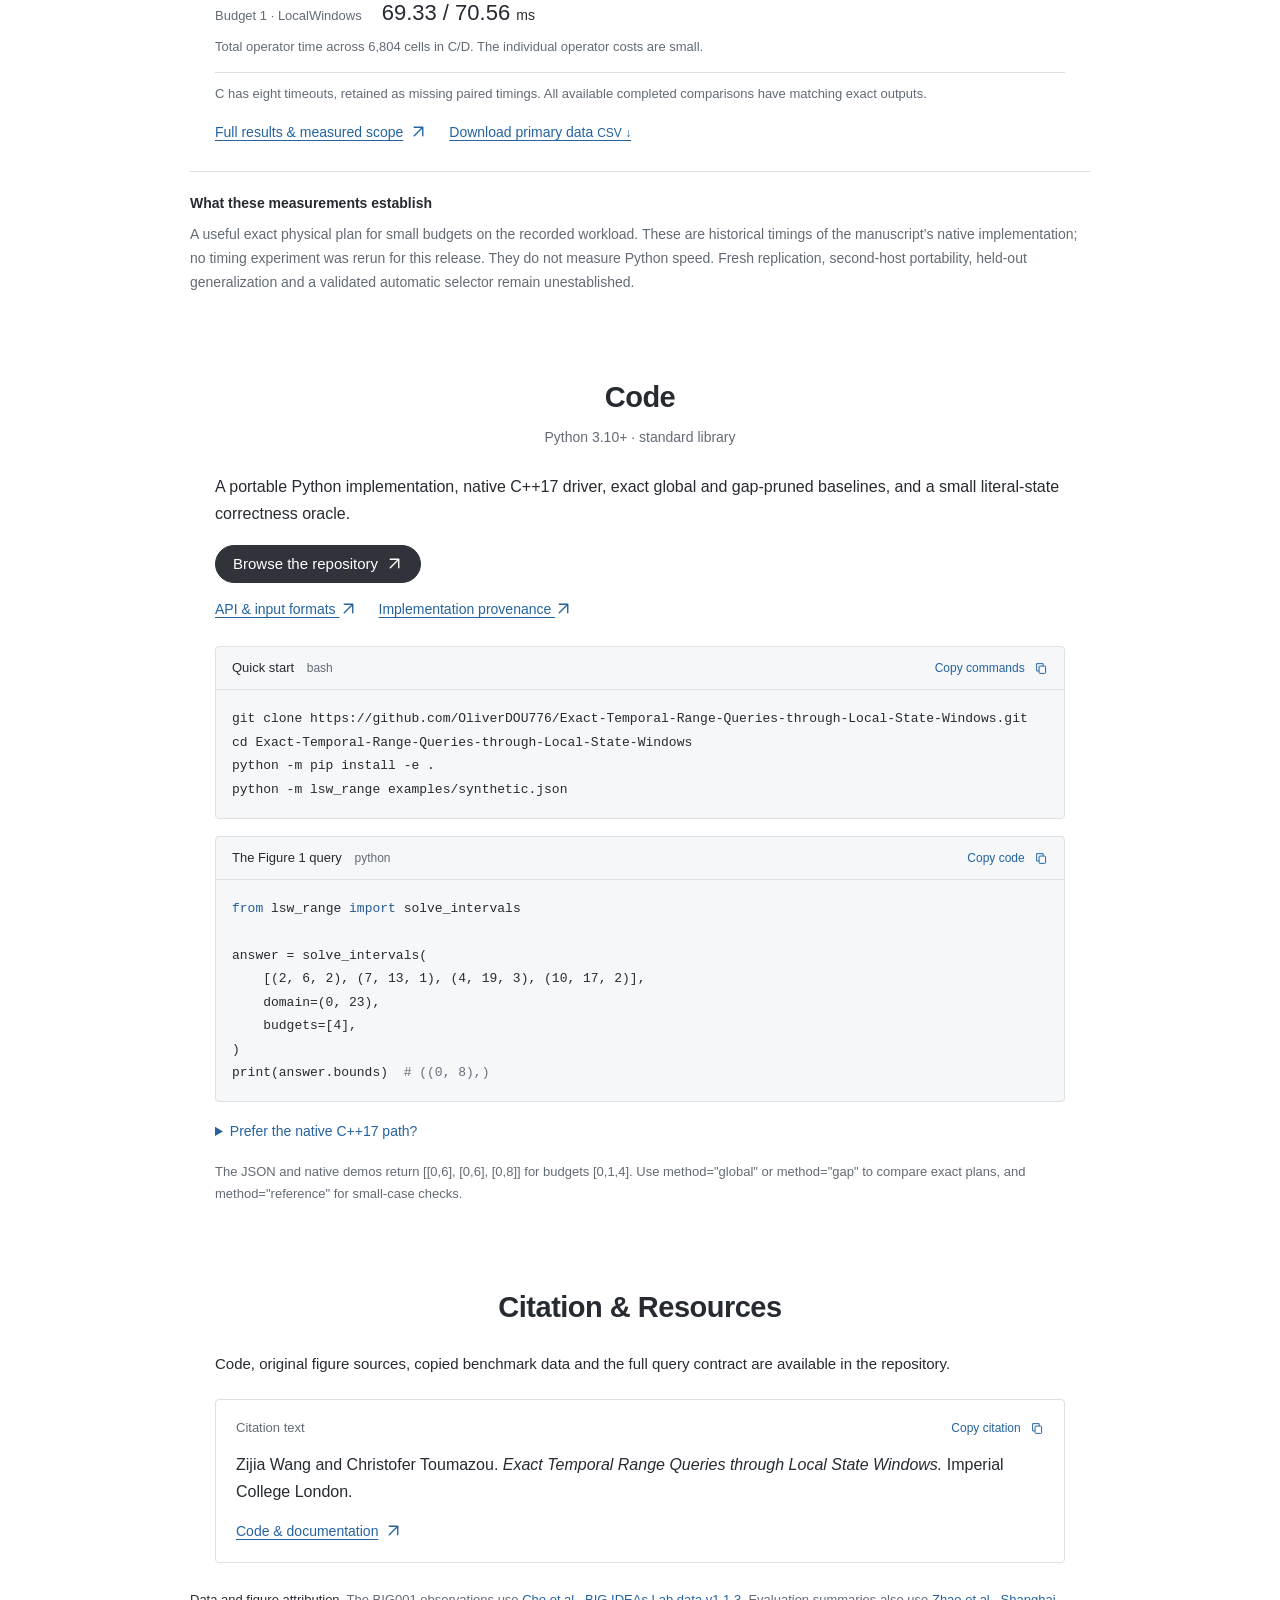
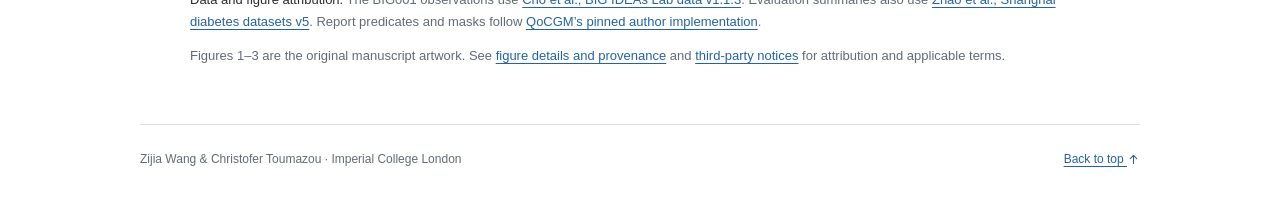
==== commit ea6bede1: "Replace concept clips with real application-use recordings" ====
--- a/docs/index.html
+++ b/docs/index.html
@@ -7,9 +7,9 @@
   <meta name="description" content="Work through simple examples, then explore exact temporal range queries with Local State Windows. Research by Zijia Wang and Christofer Toumazou, Imperial College London.">
   <meta name="author" content="Zijia Wang and Christofer Toumazou, Imperial College London">
   <title>Local State Windows · Exact Temporal Range Queries</title>
-  <link rel="stylesheet" href="project/style.css?v=usable-demo-20261109a">
-  <script src="project/demo-ui.js?v=usable-demo-20261109a" defer></script>
-  <script src="project/site.js?v=usable-demo-20261109a" defer></script>
+  <link rel="stylesheet" href="project/style.css?v=real-session-20261109c">
+  <script src="project/demo-ui.js?v=real-session-20261109c" defer></script>
+  <script src="project/site.js?v=real-session-20261109c" defer></script>
 </head>
 <body>
   <a class="skip-link" href="#main">Skip to content</a>
@@ -21,7 +21,7 @@
       <nav class="paper-links" aria-label="Project resources">
         <a class="button" href="https://github.com/OliverDOU776/Exact-Temporal-Range-Queries-through-Local-State-Windows"><svg class="icon" viewBox="0 0 20 20" fill="none" aria-hidden="true" focusable="false"><path d="m7 5-5 5 5 5m6-10 5 5-5 5m-2-12-2 14" stroke="currentColor" stroke-width="1.6" stroke-linecap="round" stroke-linejoin="round"/></svg>Code</a>
         <a class="button" href="#examples"><svg class="icon" viewBox="0 0 20 20" fill="none" aria-hidden="true" focusable="false"><rect x="3" y="3" width="14" height="14" rx="1" stroke="currentColor" stroke-width="1.5"/><path d="M3 8h14M8 8v9" stroke="currentColor" stroke-width="1.5"/></svg>Examples</a>
-        <a class="button" href="#try-demo">Try your data</a>
+        <a class="button" href="demo/">Try your data</a>
         <a class="button" href="#results">Results</a>
         <a class="button" href="#method"><svg class="icon" viewBox="0 0 20 20" fill="none" aria-hidden="true" focusable="false"><path d="M4 3h12v14H4zm3 4h6m-6 3h6m-6 3h4" stroke="currentColor" stroke-width="1.5" stroke-linecap="round" stroke-linejoin="round"/></svg>Method</a>
       </nav>
@@ -99,16 +99,16 @@
     </section>
 
     <section id="demonstrations" class="section shell demo-movies" aria-labelledby="movies-heading">
-      <h2 id="movies-heading">Three short walkthroughs</h2>
-      <p class="section-subtitle">See the query, the real-data example and the localization mechanism.</p>
-      <div class="movie-tabs" role="tablist" aria-label="Choose a walkthrough">
-        <button type="button" role="tab" id="movie-tab-shared-budget" aria-selected="true" aria-controls="movie-panel" data-movie="shared-budget">01 · Why share a budget?</button>
-        <button type="button" role="tab" id="movie-tab-big001-budget" aria-selected="false" aria-controls="movie-panel" tabindex="-1" data-movie="big001-budget">02 · A real report</button>
-        <button type="button" role="tab" id="movie-tab-local-window" aria-selected="false" aria-controls="movie-panel" tabindex="-1" data-movie="local-window">03 · Why overlap windows?</button>
-      </div>
-      <div id="movie-panel" role="tabpanel" aria-labelledby="movie-tab-shared-budget">
-        <video id="demo-video" controls playsinline preload="none" poster="demos/shared-budget.png" aria-describedby="movie-caption"><source src="demos/shared-budget.mp4" type="video/mp4">Your browser does not support inline video. <a href="demos/shared-budget.mp4">Download the MP4</a>.</video>
-        <div class="movie-caption"><p id="movie-caption">Two readings, four offset paths. At budget 0 only constant paths are feasible; at budget 1 the exact count pair widens from [1,1] to [0,2]. Teaching example · 12 s · silent, with on-screen explanations.</p><div><a id="movie-mp4" href="demos/shared-budget.mp4" download>MP4 ↓</a><a id="movie-gif" href="demos/shared-budget.gif" download>GIF ↓</a><a href="https://github.com/OliverDOU776/Exact-Temporal-Range-Queries-through-Local-State-Windows/blob/main/docs/demos/README.md">Transcript &amp; sources</a></div></div>
+      <h2 id="movies-heading">Using Local State Windows</h2>
+      <p class="section-subtitle">Actual browser sessions: enter data, compare exact range counts under shared budgets, and export a reproducible query.</p>
+      <div class="movie-tabs" role="tablist" aria-label="Choose an application session">
+        <button type="button" role="tab" id="movie-tab-public-session" aria-selected="true" aria-controls="movie-panel" data-movie="public-session">01 · Check a public glucose report</button>
+        <button type="button" role="tab" id="movie-tab-csv-session" aria-selected="false" aria-controls="movie-panel" tabindex="-1" data-movie="csv-session">02 · Paste data, compute and export</button>
+        <button type="button" role="tab" id="movie-tab-masked-session" aria-selected="false" aria-controls="movie-panel" tabindex="-1" data-movie="masked-session">03 · Report selected readings</button>
+      </div>
+      <div id="movie-panel" role="tabpanel" aria-labelledby="movie-tab-public-session">
+        <video id="demo-video" controls playsinline preload="none" poster="demos/public-session.png" aria-describedby="movie-caption"><source src="demos/public-session.mp4" type="video/mp4"><track id="movie-captions" kind="captions" src="demos/public-session.vtt" srclang="en" label="English">Your browser does not support inline video. <a id="movie-fallback" href="demos/public-session.mp4">Download the MP4</a>.</video>
+        <div class="movie-caption"><p id="movie-caption">Load 96 public readings, change the allowed offsets from ±30 to ±10, recompute and export. At budget 4, the bounds change from [63,92] to [82,89] while the nominal count stays 84. See which assumptions drive the range report. Actual browser recording; idle pauses trimmed and reading holds added.</p><div><a id="movie-mp4" href="demos/public-session.mp4" download>MP4 ↓</a><a id="movie-gif" href="demos/public-session.gif" download>GIF ↓</a><a href="https://github.com/OliverDOU776/Exact-Temporal-Range-Queries-through-Local-State-Windows/blob/main/docs/demos/README.md">Session steps &amp; sources</a><a href="demo/">Open the application</a></div></div>
       </div>
     </section>
 
--- a/docs/project/style.css
+++ b/docs/project/style.css
@@ -7,7 +7,7 @@
   --sans: Arial, Helvetica, ui-sans-serif, sans-serif;
 }
 
-/* Working query tool: a compact input/output workspace, not a simulated video. */
+/* Working query tool. */
 .demo-lead { text-align: center; }
 .demo-preset-row { display: flex; align-items: center; justify-content: center; flex-wrap: wrap; gap: 8px; margin: 22px 0 26px; font-size: 14px; }
 .demo-preset-row > span { color: var(--muted); margin-right: 3px; }
@@ -60,15 +60,45 @@
 .query-placeholder > p { color: var(--muted); font-size: 13px; line-height: 1.8; margin-top: 15px; }
 .demo-contract { margin-top: 17px; padding-top: 15px; border-top: 1px solid var(--line); font-size: 12px; color: var(--muted); line-height: 1.65; }
 .demo-source { margin-top: 18px; font-size: 12px; color: var(--muted); line-height: 1.65; }
-.demo-movies { padding-top: 22px; }
+.demo-movies { padding-top: 22px; width: min(1180px, calc(100% - 48px)); }
 .movie-tabs { display: flex; gap: 18px; border-bottom: 1px solid var(--line); margin: 18px 0 20px; }
 .movie-tabs button { flex: 1; border: 0; border-bottom: 2px solid transparent; background: #fff; padding: 11px 5px; font-size: 14px; line-height: 1.5; margin-bottom: -1px; }
 .movie-tabs button[aria-selected="true"] { border-color: var(--blue); color: var(--blue); }
-#demo-video { display: block; width: 100%; aspect-ratio: 1200 / 672; background: #fff; border: 1px solid #e1e7ed; border-radius: 4px; }
+#demo-video { display: block; width: 100%; aspect-ratio: 1364 / 1016; background: #fff; border: 1px solid #e1e7ed; border-radius: 4px; }
 .movie-caption { display: flex; justify-content: space-between; gap: 22px; margin-top: 12px; font-size: 12px; line-height: 1.7; color: var(--muted); }
 .movie-caption p { flex: 1; }
 .movie-caption > div { display: flex; flex-wrap: wrap; gap: 5px 13px; max-width: 225px; align-content: start; }
+.app-topbar { width: min(1240px, calc(100% - 48px)); margin: 0 auto 17px; padding: 13px 0 11px; border-bottom: 1px solid var(--line); display: flex; justify-content: space-between; gap: 14px; font-size: 14px; }
+.app-topbar nav { display: flex; gap: 20px; font-size: 12px; }
+.app-page .live-demo { width: min(1240px, calc(100% - 48px)); padding: 0; }
+.app-page .live-demo > h2 { margin-bottom: 5px; text-align: left; font-size: 24px; }
+.app-page .demo-lead { max-width: none; text-align: left; font-size: 13px; line-height: 1.6; }
+.app-page .demo-preset-row { justify-content: flex-start; margin: 12px 0 15px; }
+.app-page .live-demo-layout { grid-template-columns: minmax(0, .9fr) minmax(0, 1.1fr); gap: 28px; }
+.app-page .query-form { padding: 16px 19px; }
+.app-page .query-form textarea { min-height: 90px; height: 100px; }
+.app-page .query-fields { grid-template-columns: 1.1fr 1fr; gap: 10px; margin: 13px 0; }
+.app-page .query-fields fieldset { padding: 7px 9px 9px; }
+.app-page .query-fields legend { font-size: 12px; }
+.app-page .pair-fields { gap: 8px; }
+.app-page .field-help { font-size: 11px; line-height: 1.5; }
+.app-page .query-form input:not([type="checkbox"]):not([type="file"]) { padding: 6px 8px; font-size: 14px; }
+.app-page .query-actions { margin-top: 13px; }
+.app-page .query-answer { padding-top: 8px; }
+.app-page .query-status { margin-top: 5px; font-size: 12px; }
+.app-page .answer-metrics { margin-top: 11px; padding-bottom: 7px; }
+.app-page .answer-metrics strong { font-size: 22px; }
+.app-page .demo-chart { margin-top: 6px; }
+.app-page .demo-chart svg { height: 155px; }
+.app-page .demo-result-table { margin-top: 6px; }
+.app-page .demo-result-table th, .app-page .demo-result-table td { padding-block: 6px; }
+.app-page .result-interpretation { margin-top: 10px; font-size: 12px; }
+.app-page .download-result { margin-top: 11px; }
+.app-page .demo-contract { font-size: 11px; margin-top: 11px; padding-top: 10px; }
+.app-page .demo-source { margin-top: 14px; font-size: 11px; }
+.app-footer { width: min(1240px, calc(100% - 48px)); margin: 18px auto 12px; font-size: 11px; color: var(--muted); }
 @media (max-width: 740px) {
+  .app-page .live-demo-layout, .app-page .query-fields { grid-template-columns: 1fr; }
   .live-demo-layout { grid-template-columns: 1fr; gap: 12px; }
   .query-form { padding: 18px; }
   .query-answer { padding-top: 12px; }
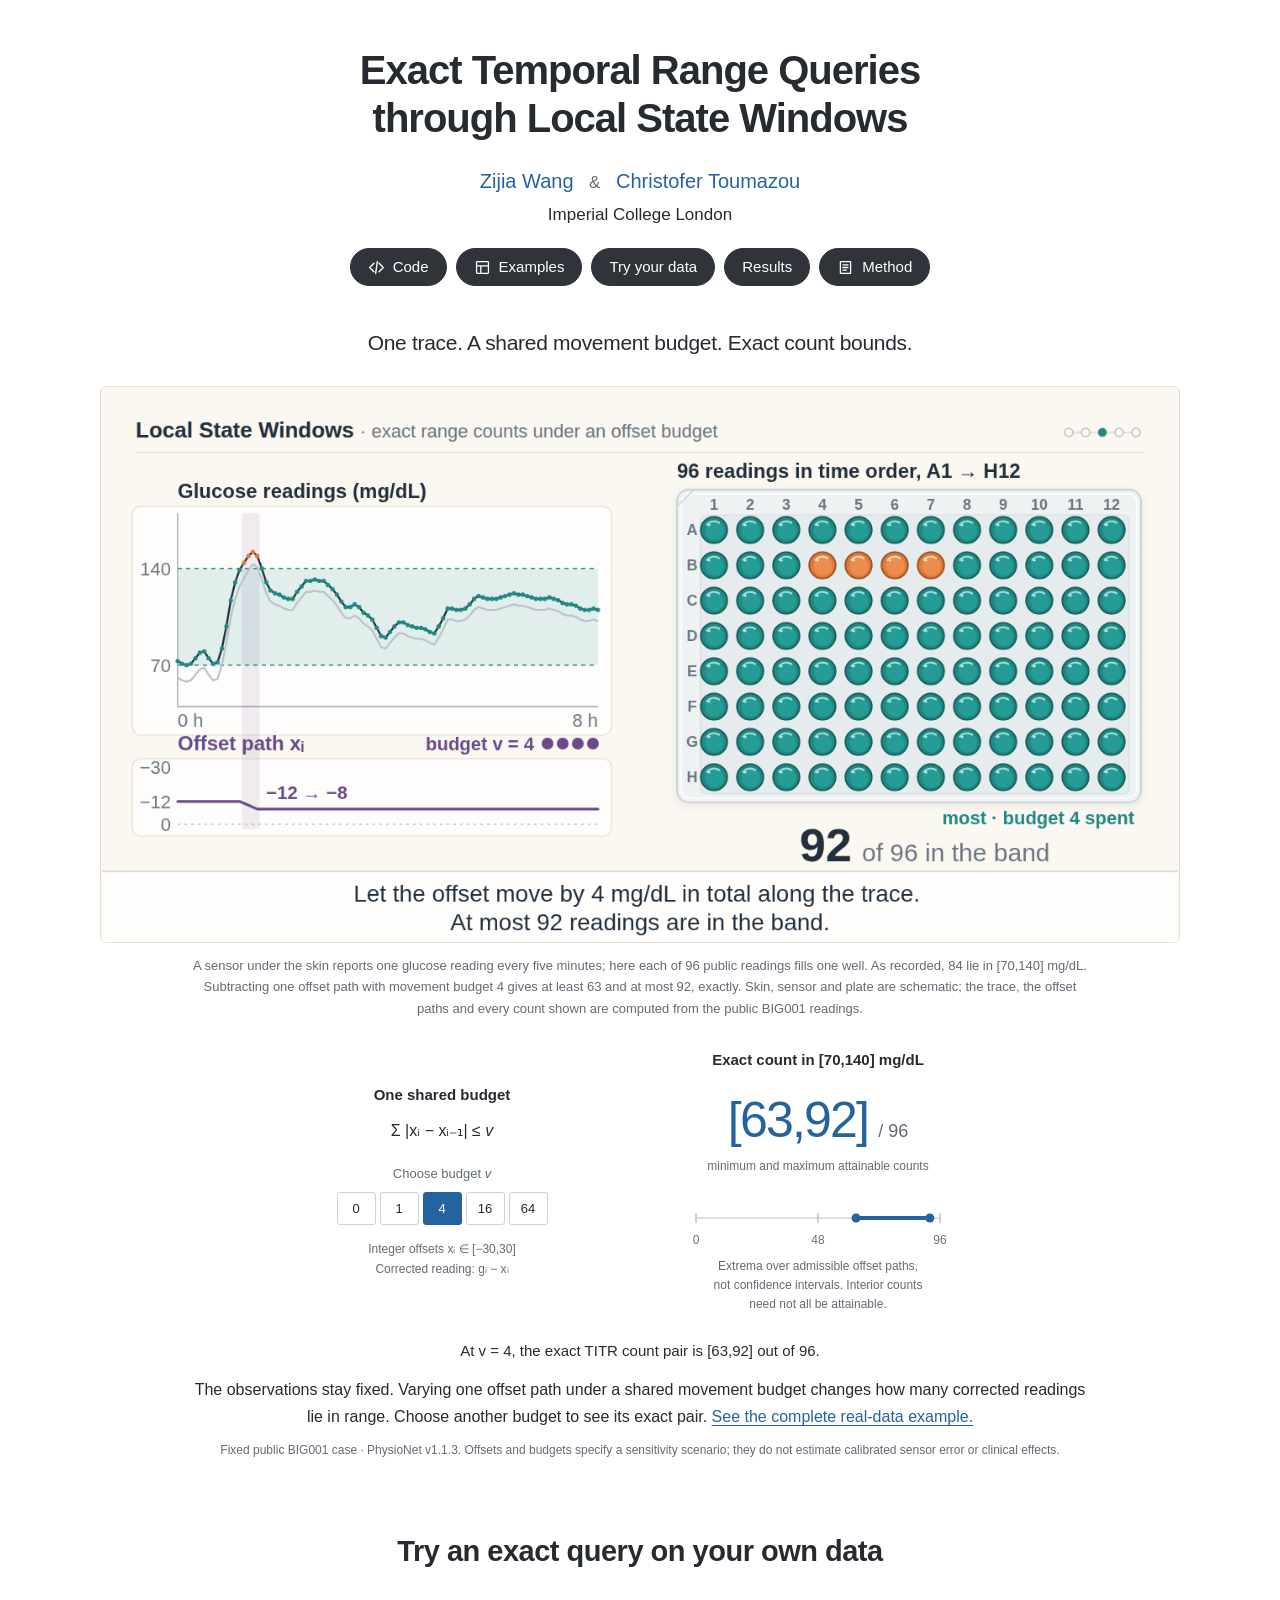
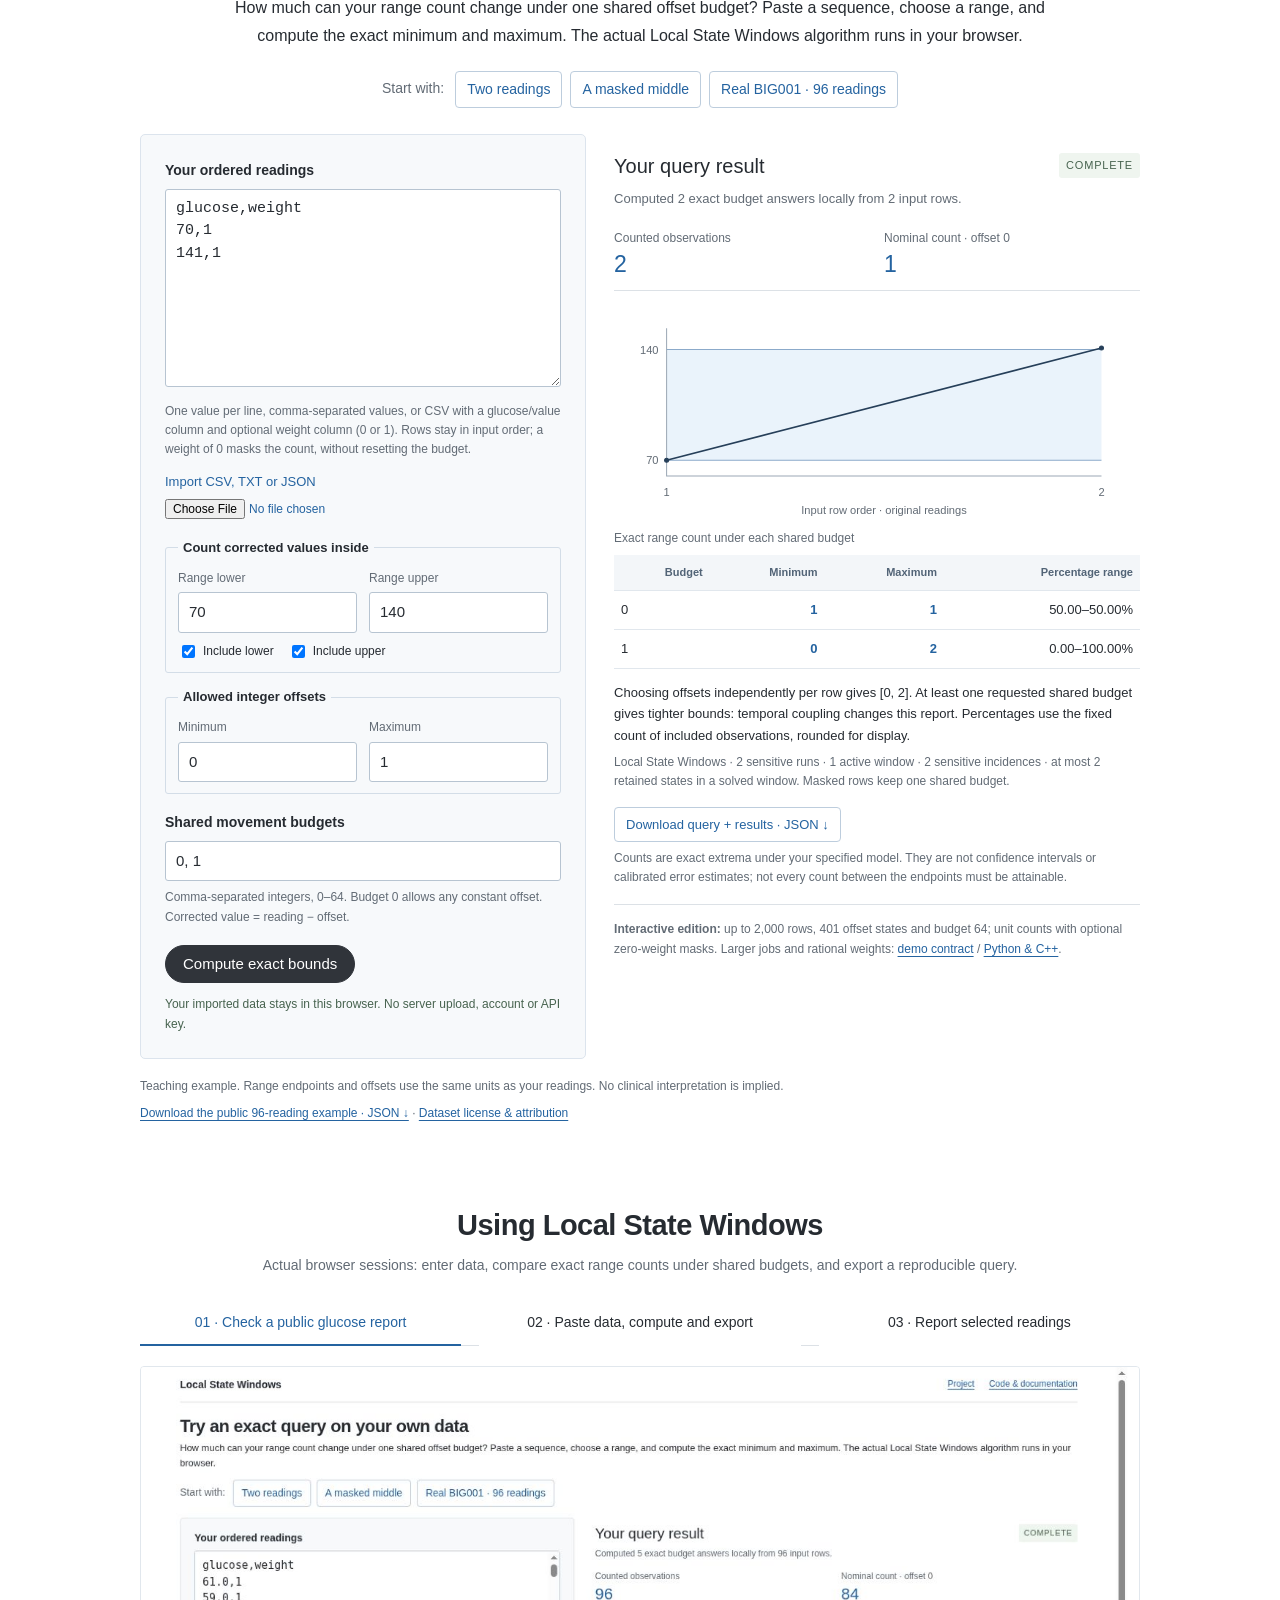
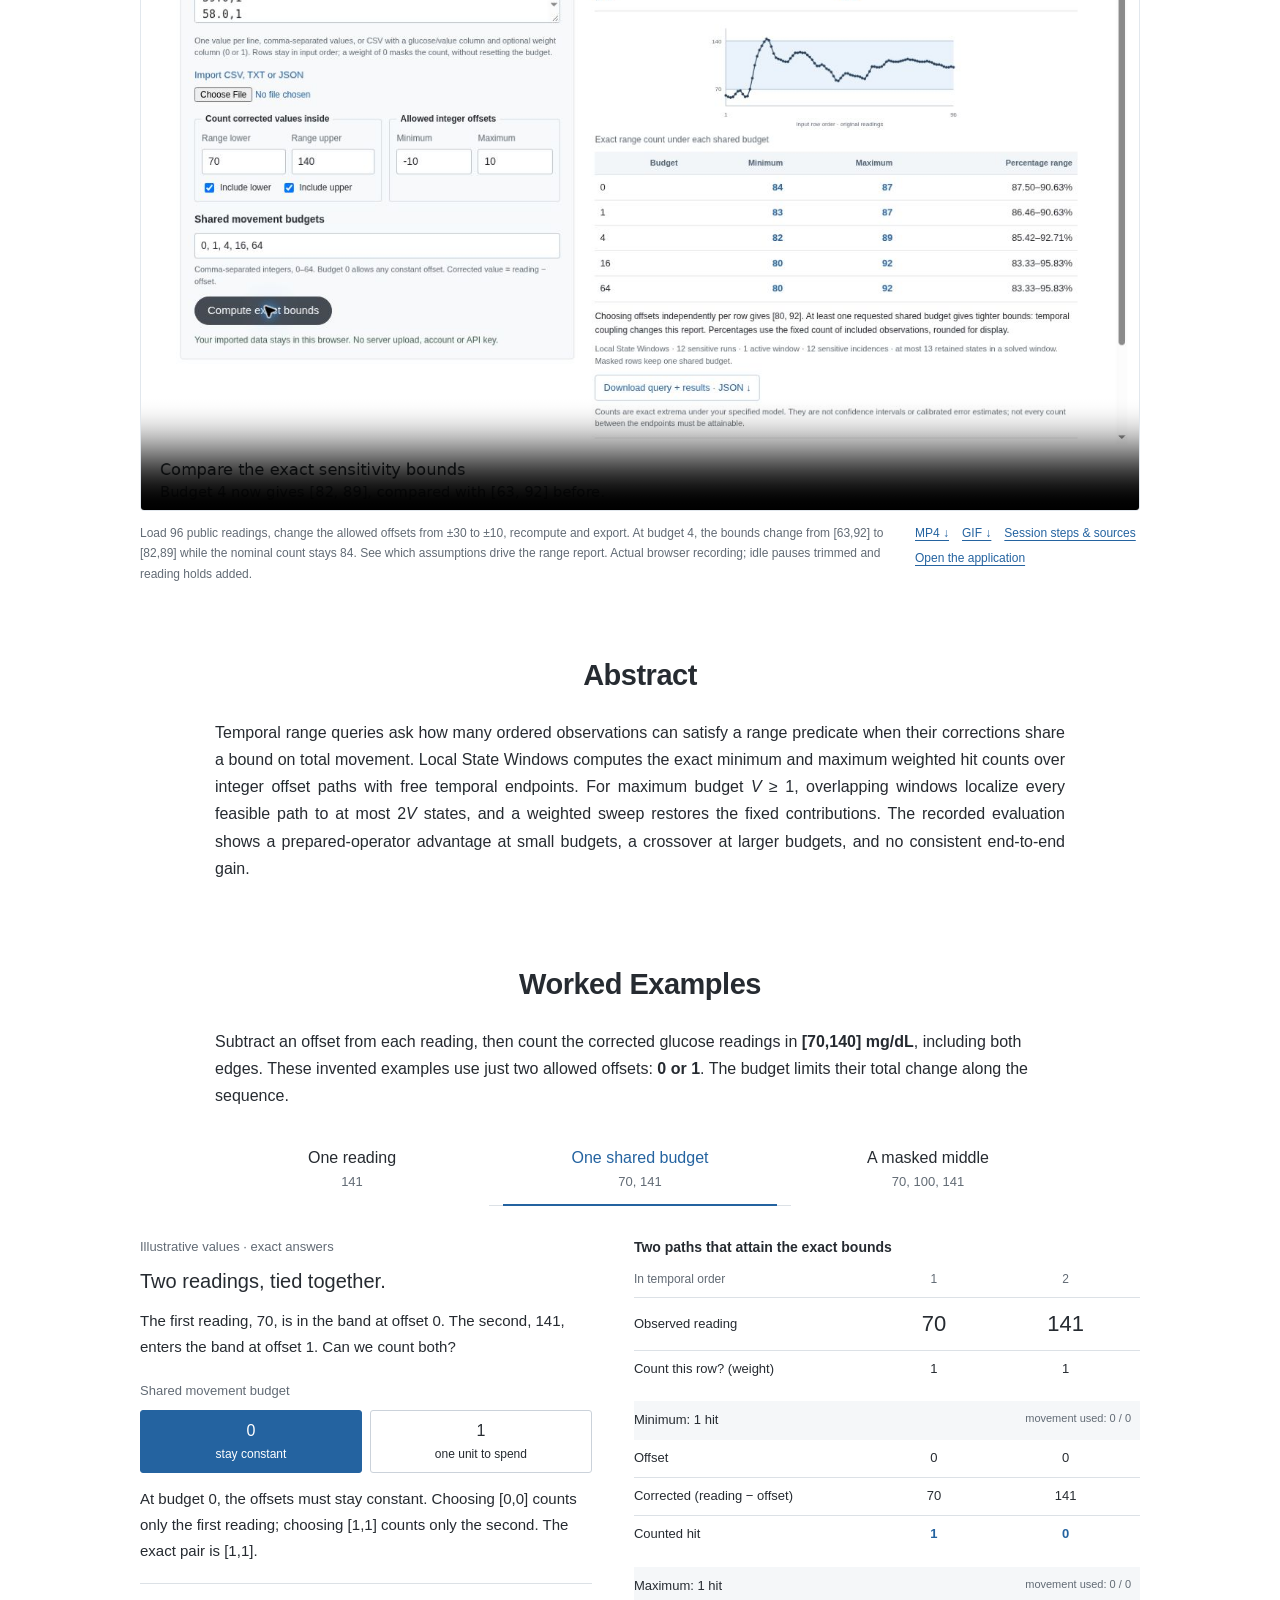
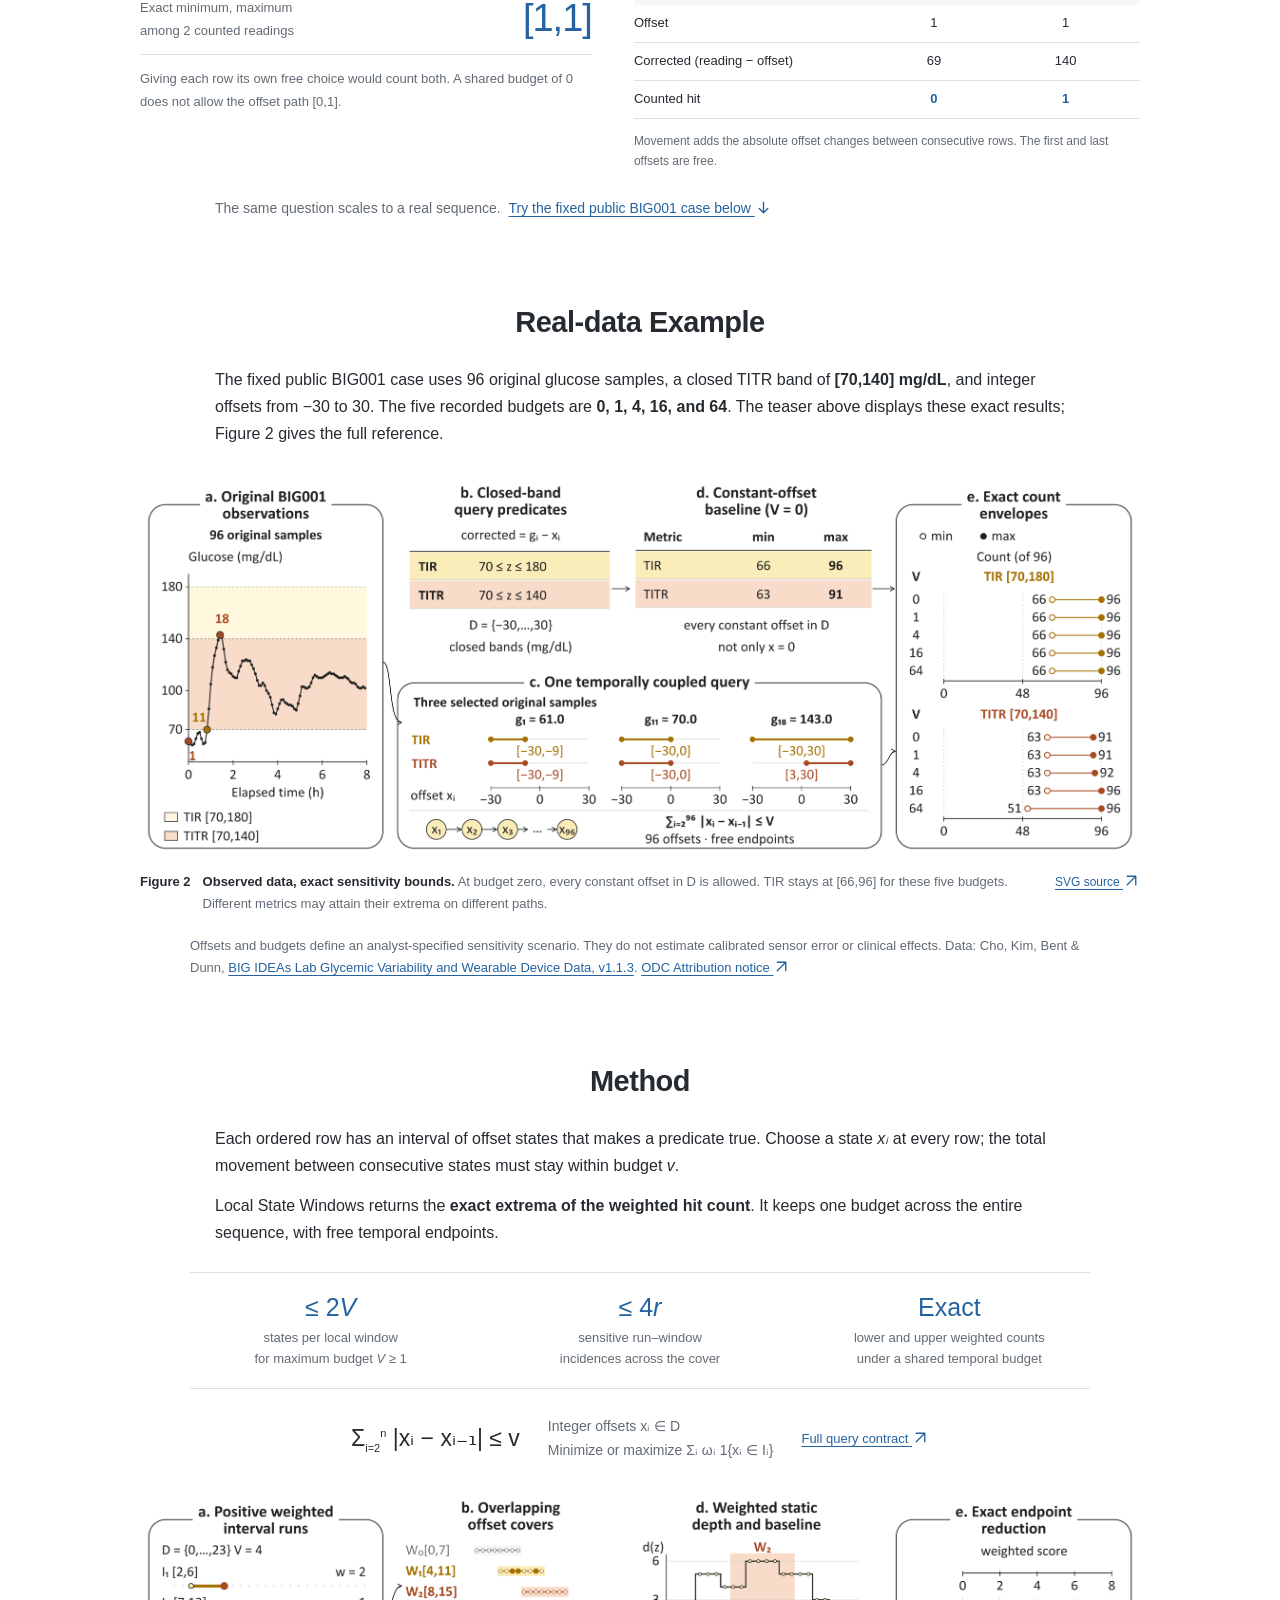
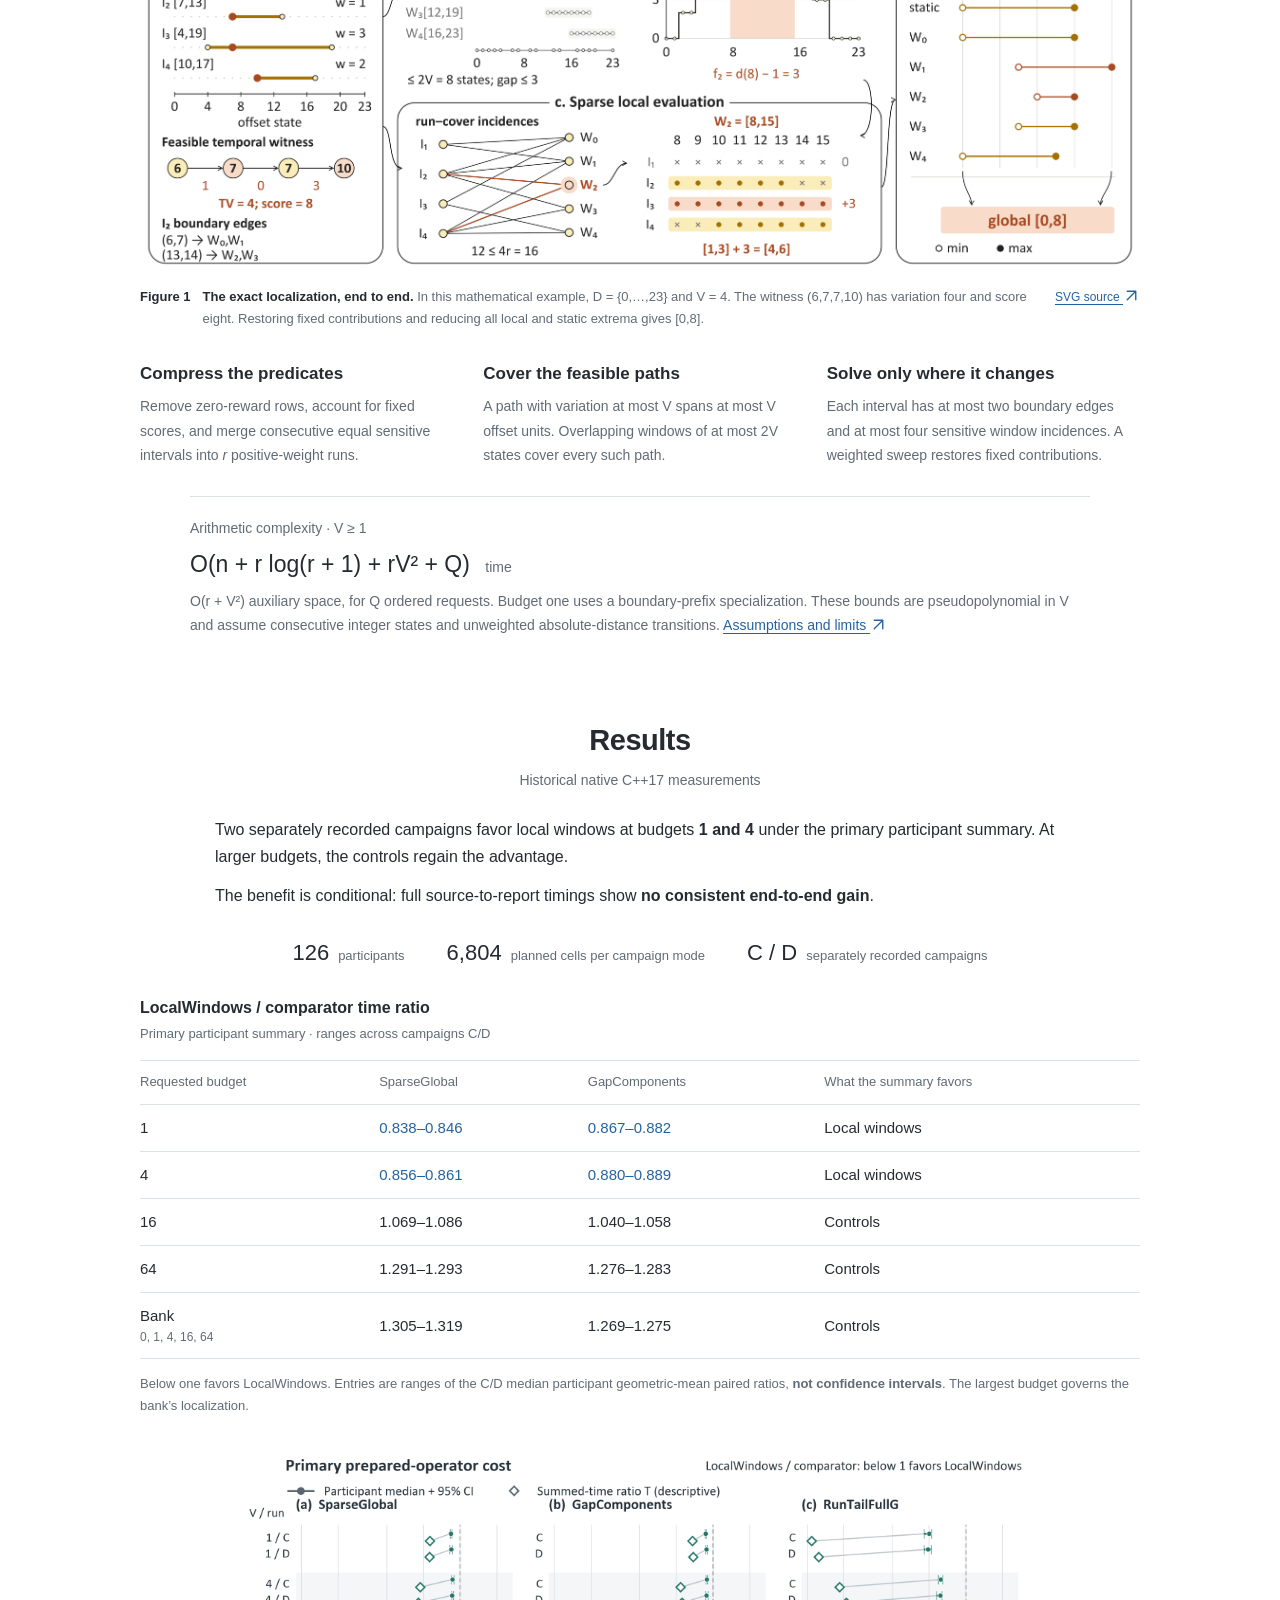
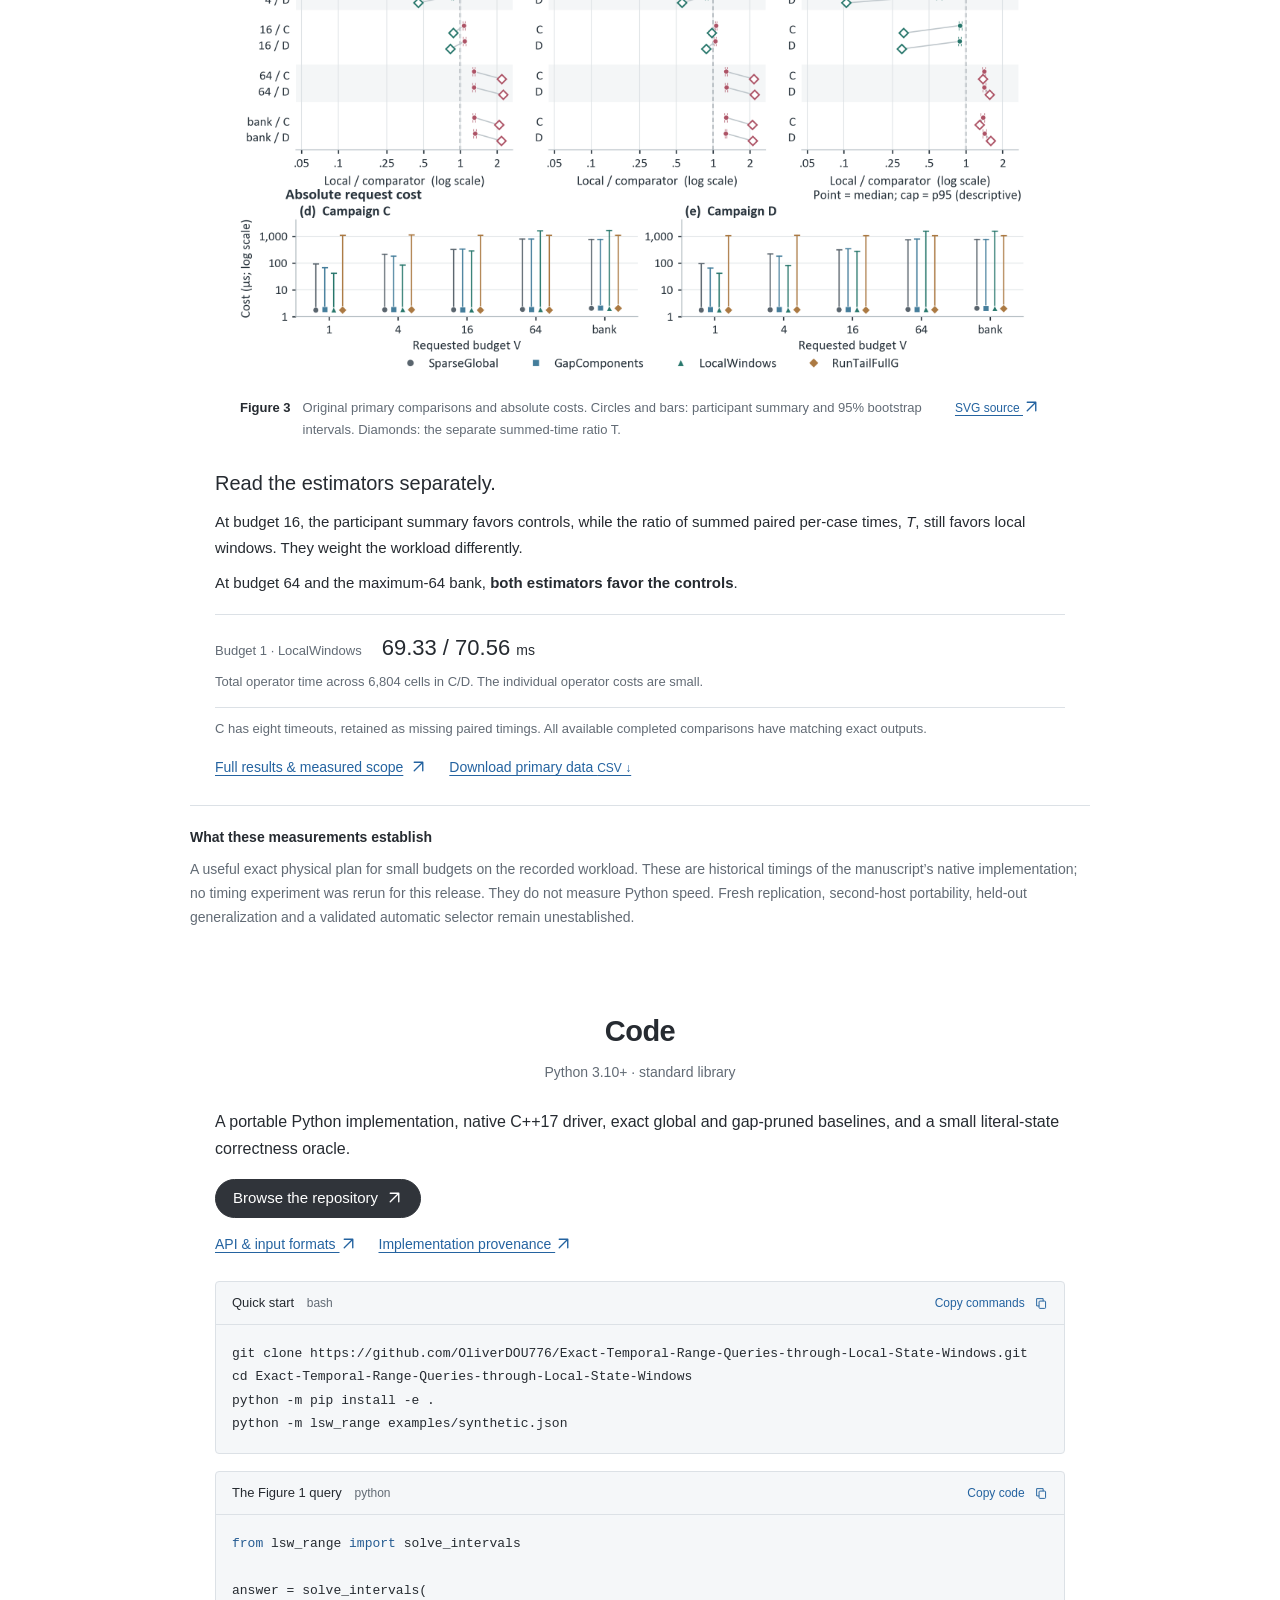
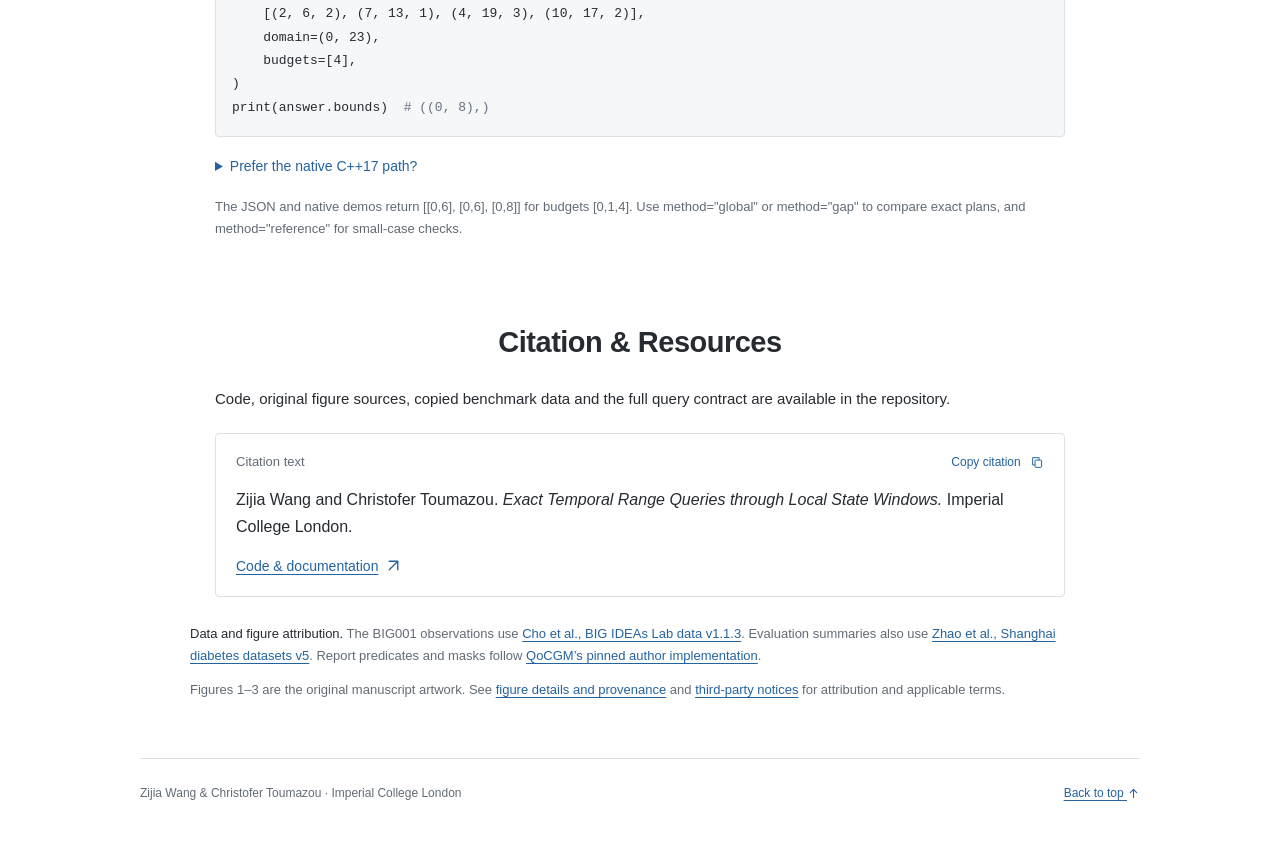
==== commit 3ff40174: "Open the project page with a biology-style film built on the real trace A 20-second loop replaces th" ====
--- a/docs/index.html
+++ b/docs/index.html
@@ -7,9 +7,9 @@
   <meta name="description" content="Work through simple examples, then explore exact temporal range queries with Local State Windows. Research by Zijia Wang and Christofer Toumazou, Imperial College London.">
   <meta name="author" content="Zijia Wang and Christofer Toumazou, Imperial College London">
   <title>Local State Windows · Exact Temporal Range Queries</title>
-  <link rel="stylesheet" href="project/style.css?v=real-session-20261109c">
+  <link rel="stylesheet" href="project/style.css?v=opening-film-20261110">
   <script src="project/demo-ui.js?v=real-session-20261109c" defer></script>
-  <script src="project/site.js?v=real-session-20261109c" defer></script>
+  <script src="project/site.js?v=opening-film-20261110" defer></script>
 </head>
 <body>
   <a class="skip-link" href="#main">Skip to content</a>
@@ -29,12 +29,14 @@
 
     <section id="teaser" class="teaser shell" aria-labelledby="teaser-heading">
       <h2 id="teaser-heading">One trace. A shared movement budget. Exact count bounds.</h2>
-      <div class="teaser-grid">
-        <figure class="teaser-input">
-          <h3>96 original glucose readings</h3>
-          <img src="project/big001-teaser.svg" width="520" height="240" alt="Original BIG001 glucose trace with 96 readings in temporal order and the closed [70,140] mg/dL band marked. The observed readings remain fixed as the movement budget changes." fetchpriority="high">
-          <figcaption>BIG001 · closed band [70,140] mg/dL</figcaption>
-        </figure>
+      <figure class="opening-film">
+        <video id="opening-film" autoplay muted loop playsinline preload="metadata" poster="project/opening-film.png?v=opening-film-20261110" width="1280" height="660" aria-label="Opening film: a glucose sensor under the skin reports 96 readings; each reading fills one well of a 96-well plate; as an offset path with movement budget 4 changes, the number of readings in the 70 to 140 mg/dL band ranges from exactly 63 to exactly 92." aria-describedby="opening-film-caption">
+          <source src="project/opening-film.mp4?v=opening-film-20261110" type="video/mp4">
+          Your browser does not support inline video. <a href="project/opening-film.mp4">Download the opening film (MP4)</a> or <a href="project/opening-film.gif">view it as a GIF</a>.
+        </video>
+        <figcaption id="opening-film-caption">A sensor under the skin reports one glucose reading every five minutes; here each of 96 public readings fills one well. As recorded, 84 lie in [70,140] mg/dL. Subtracting one offset path with movement budget 4 gives at least 63 and at most 92, exactly. Skin, sensor and plate are schematic; the trace, the offset paths and every count shown are computed from the public BIG001 readings.</figcaption>
+      </figure>
+      <div class="teaser-grid teaser-grid--explore">
         <div class="teaser-constraint">
           <h3>One shared budget</h3>
           <svg class="teaser-arrow" viewBox="0 0 150 24" fill="none" aria-hidden="true" focusable="false"><path d="M3 12h140m-9-8 9 8-9 8" stroke="currentColor" stroke-width="1.6" stroke-linecap="round" stroke-linejoin="round"/></svg>
@@ -51,7 +53,7 @@
         </div>
       </div>
       <p class="budget-explanation" id="budget-explanation">At v = 4, the exact TITR count pair is [63,92] out of 96.</p>
-      <p class="teaser-caption">The observations stay fixed. Varying one offset path under a shared movement budget changes how many corrected readings lie in range. <a href="#example">See the complete real-data example.</a></p>
+      <p class="teaser-caption">The observations stay fixed. Varying one offset path under a shared movement budget changes how many corrected readings lie in range. Choose another budget to see its exact pair. <a href="#example">See the complete real-data example.</a></p>
       <p class="teaser-source">Fixed public BIG001 case · PhysioNet v1.1.3. Offsets and budgets specify a sensitivity scenario; they do not estimate calibrated sensor error or clinical effects.</p>
       <p class="sr-only" id="budget-status" aria-live="polite" aria-atomic="true"></p>
       <noscript><p class="noscript-note">The default budget is 4. Budget switching needs JavaScript; all five exact pairs appear in Figure 2 below.</p></noscript>
--- a/docs/project/style.css
+++ b/docs/project/style.css
@@ -139,6 +139,9 @@
 .teaser { width: min(1080px, calc(100% - 48px)); padding-top: 42px; padding-bottom: 30px; }
 .teaser > h2 { text-align: center; font-size: 21px; line-height: 1.4; font-weight: 500; letter-spacing: -.3px; margin-bottom: 28px; }
 .teaser-grid { display: grid; grid-template-columns: 1.85fr .72fr 1.03fr; gap: 24px; align-items: center; }
+.opening-film { margin: 0 0 30px; }
+.opening-film video { display: block; width: 100%; height: auto; aspect-ratio: 1280 / 660; background: #fbf7f1; border: 1px solid #e6e0d6; border-radius: 6px; }
+.opening-film figcaption { max-width: 900px; margin: 12px auto 0; text-align: center; color: var(--muted); font-size: 13px; line-height: 1.65; }
 .teaser h3 { font-size: 15px; font-weight: 600; line-height: 1.45; text-align: center; }
 .teaser-input { min-width: 0; }
 .teaser-input img { display: block; width: 100%; height: auto; margin-top: 6px; }
@@ -442,6 +445,19 @@
   .count-range { max-width: 250px; }
   .toy-path-heading span { float: none; display: block; margin: 2px 0 0; }
 }
+.teaser-grid.teaser-grid--explore { grid-template-columns: minmax(0, 300px) minmax(0, 340px); justify-content: center; gap: 24px 56px; }
+.teaser-grid--explore .teaser-constraint, .teaser-grid--explore .teaser-output { grid-column: auto; grid-row: auto; }
+.teaser-grid--explore .teaser-arrow { display: none; }
+.teaser-grid--explore .teaser-equation { margin-top: 12px; }
+@media (max-width: 560px) {
+  .teaser-grid.teaser-grid--explore { grid-template-columns: minmax(0, 1fr) minmax(0, 1.25fr); gap: 20px 16px; }
+  .opening-film { margin-bottom: 24px; }
+  .opening-film figcaption { font-size: 12px; }
+}
+@media (max-width: 380px) {
+  .teaser-grid.teaser-grid--explore { grid-template-columns: minmax(0, 1fr); }
+  .teaser-grid--explore .teaser-constraint { max-width: 230px; width: 100%; margin-inline: auto; }
+}
 @media (prefers-reduced-motion: reduce) {
   html { scroll-behavior: auto; }
   *, *::before, *::after { animation: none !important; transition: none !important; }
@@ -455,6 +471,7 @@
   .teaser { padding-top: 25px; }
   .teaser-grid { grid-template-columns: 1.7fr .8fr 1fr; gap: 15px; }
   .teaser-input { grid-column: auto; grid-row: auto; }
+  .opening-film video { max-height: 9cm; width: auto; margin-inline: auto; }
   .teaser-constraint, .teaser-output { grid-column: auto; grid-row: auto; }
   .teaser-arrow { display: block; }
   .section { padding-block: 24px; }
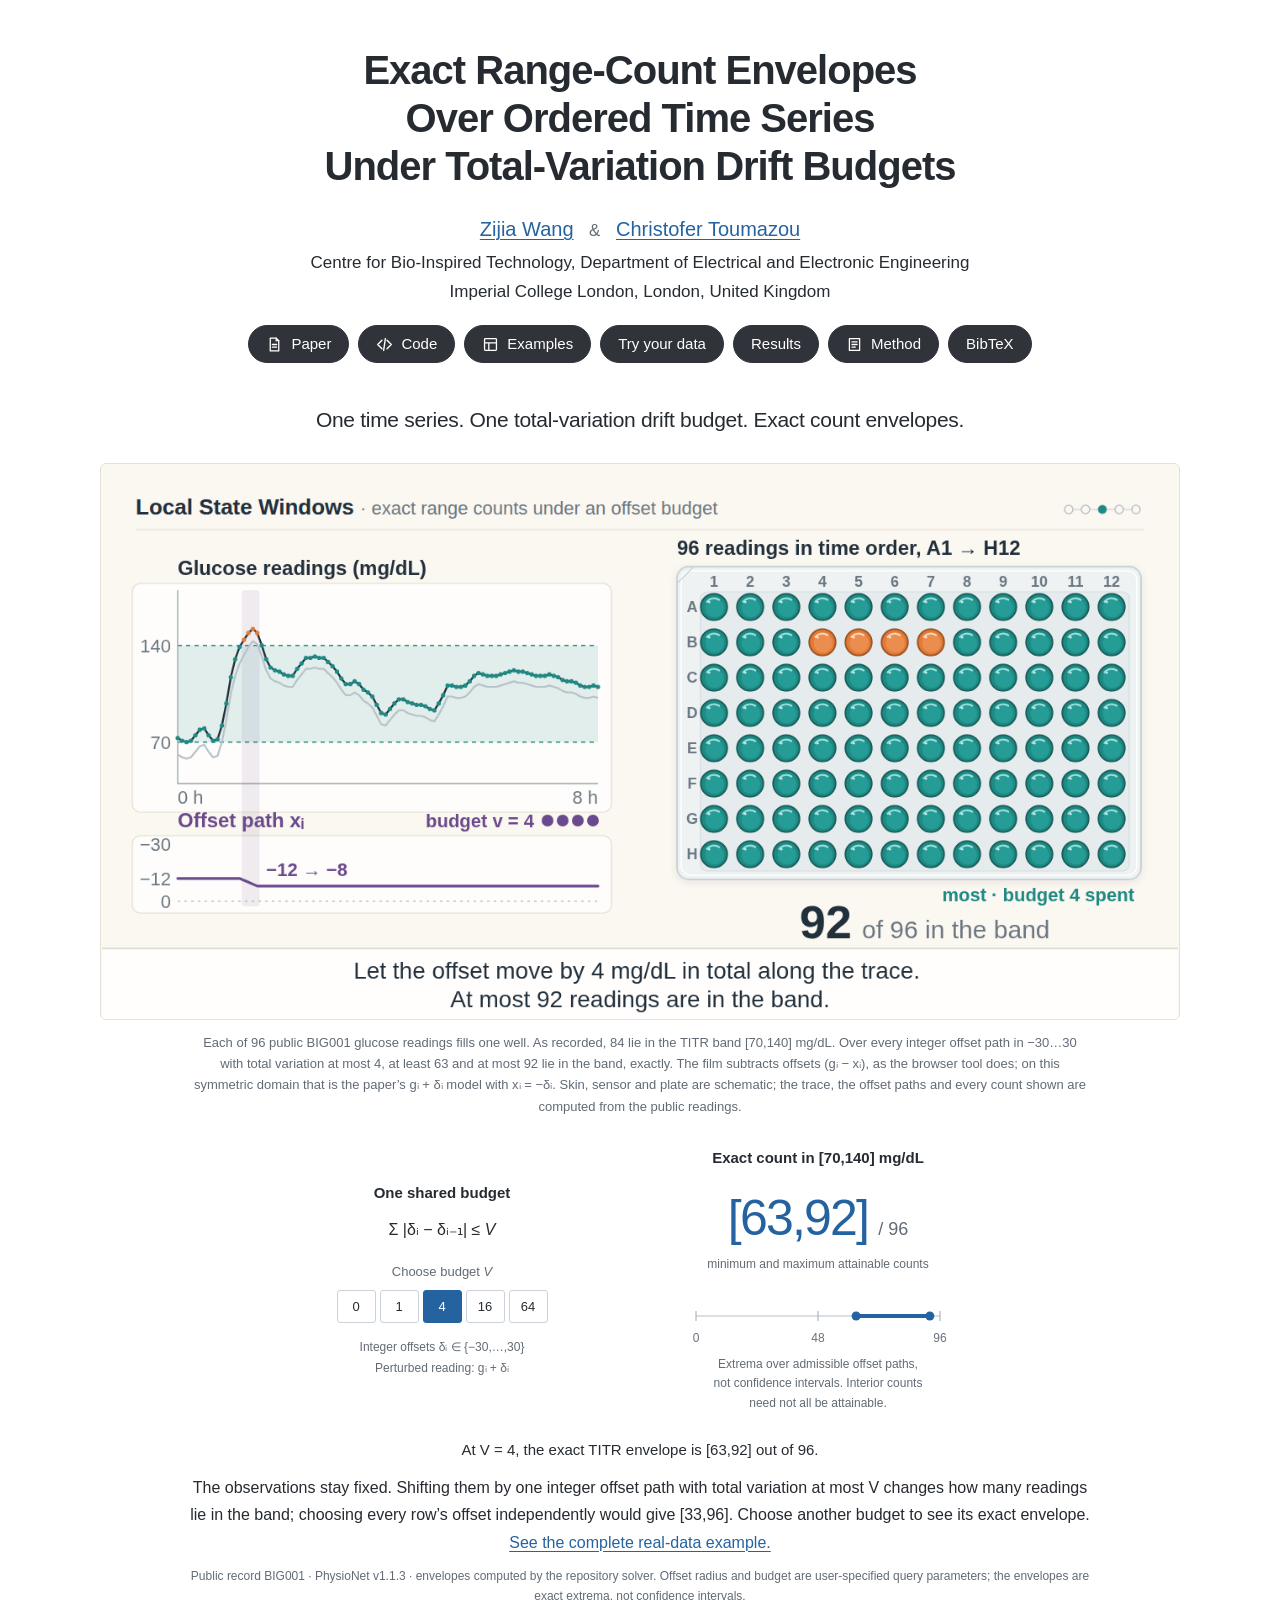
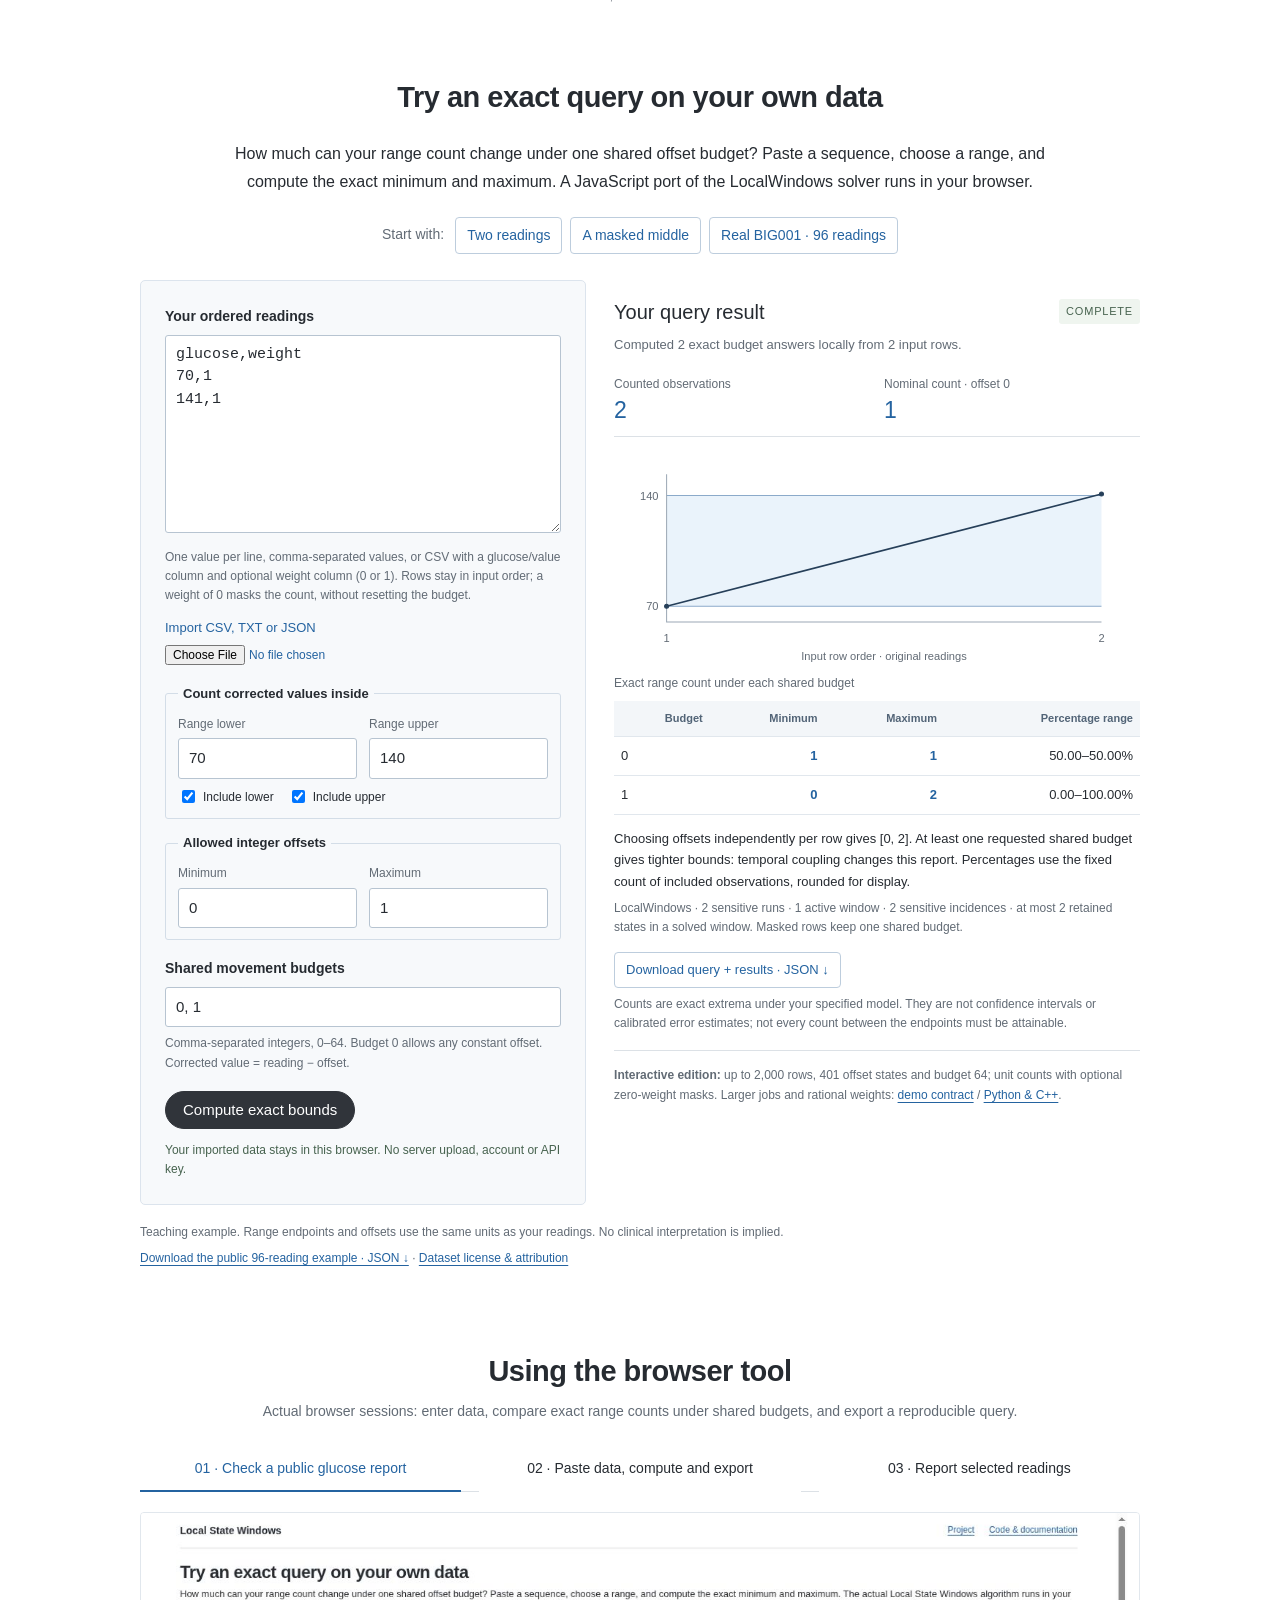
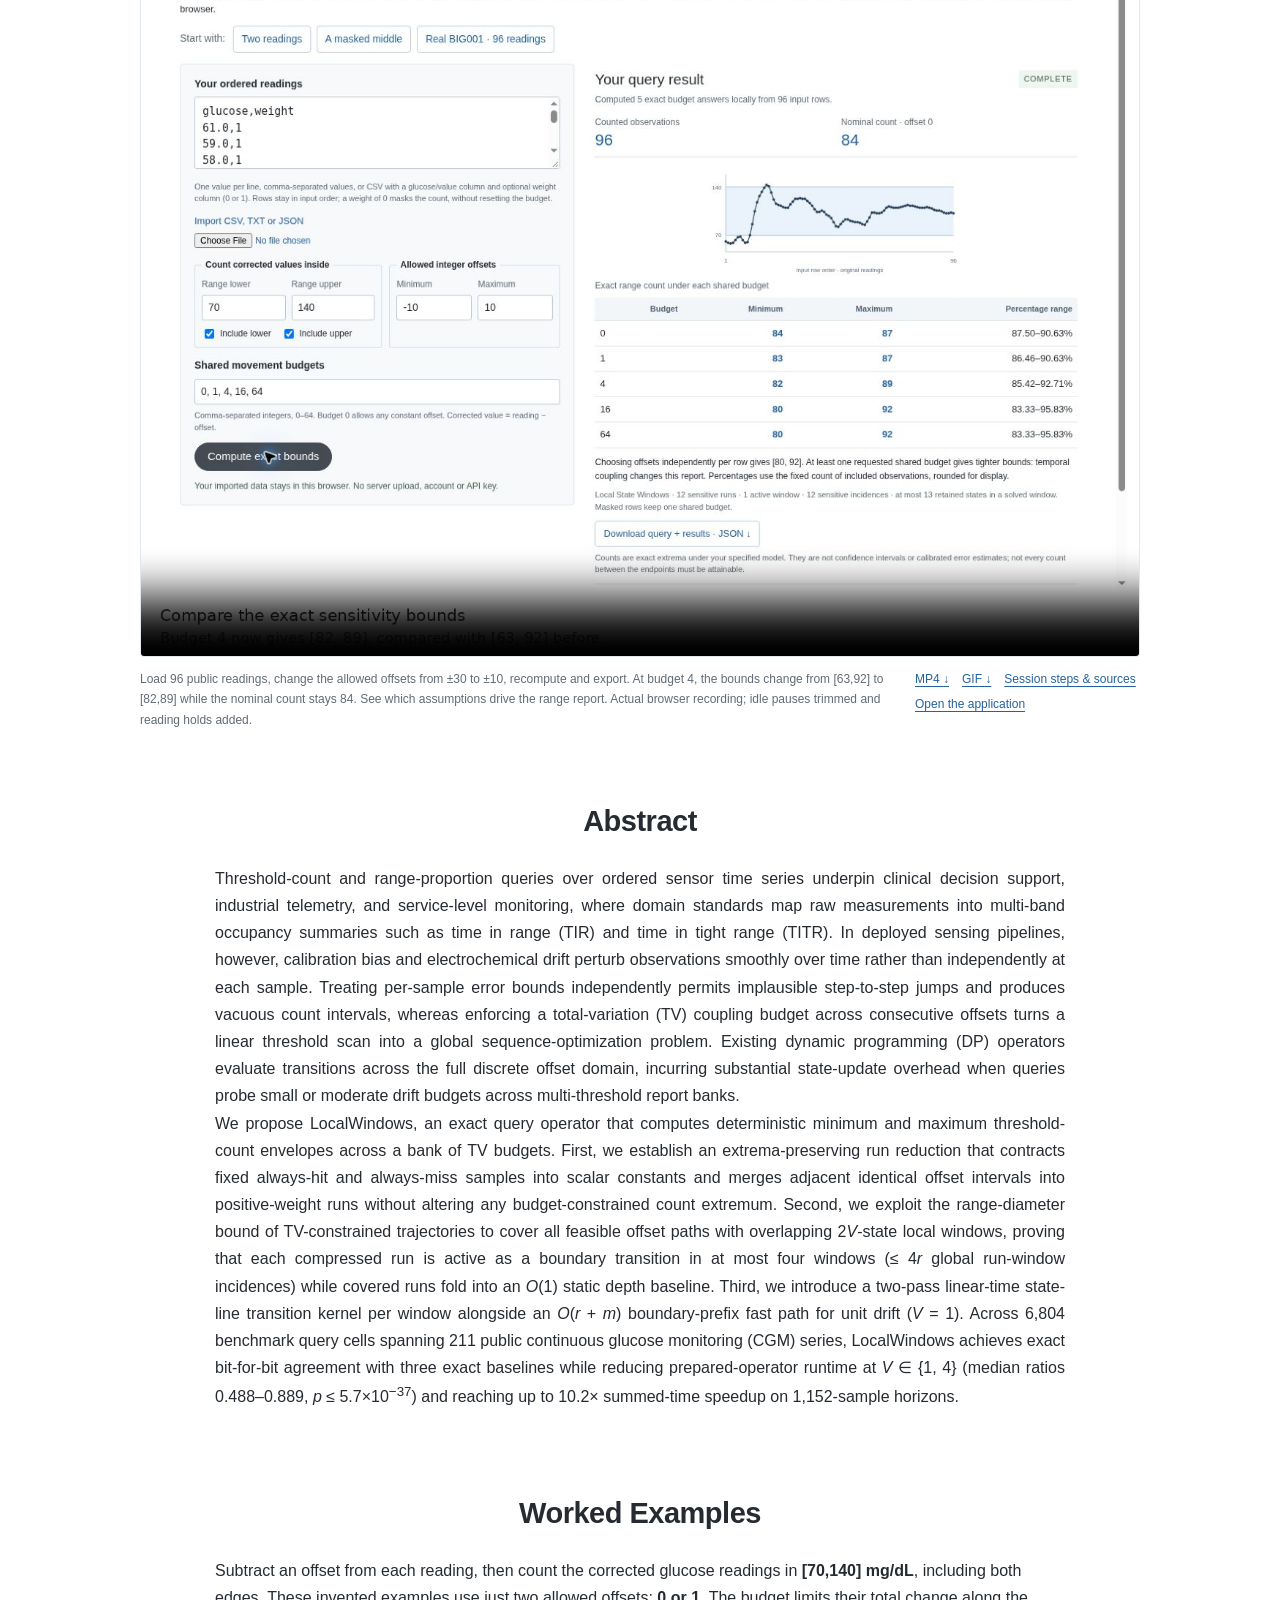
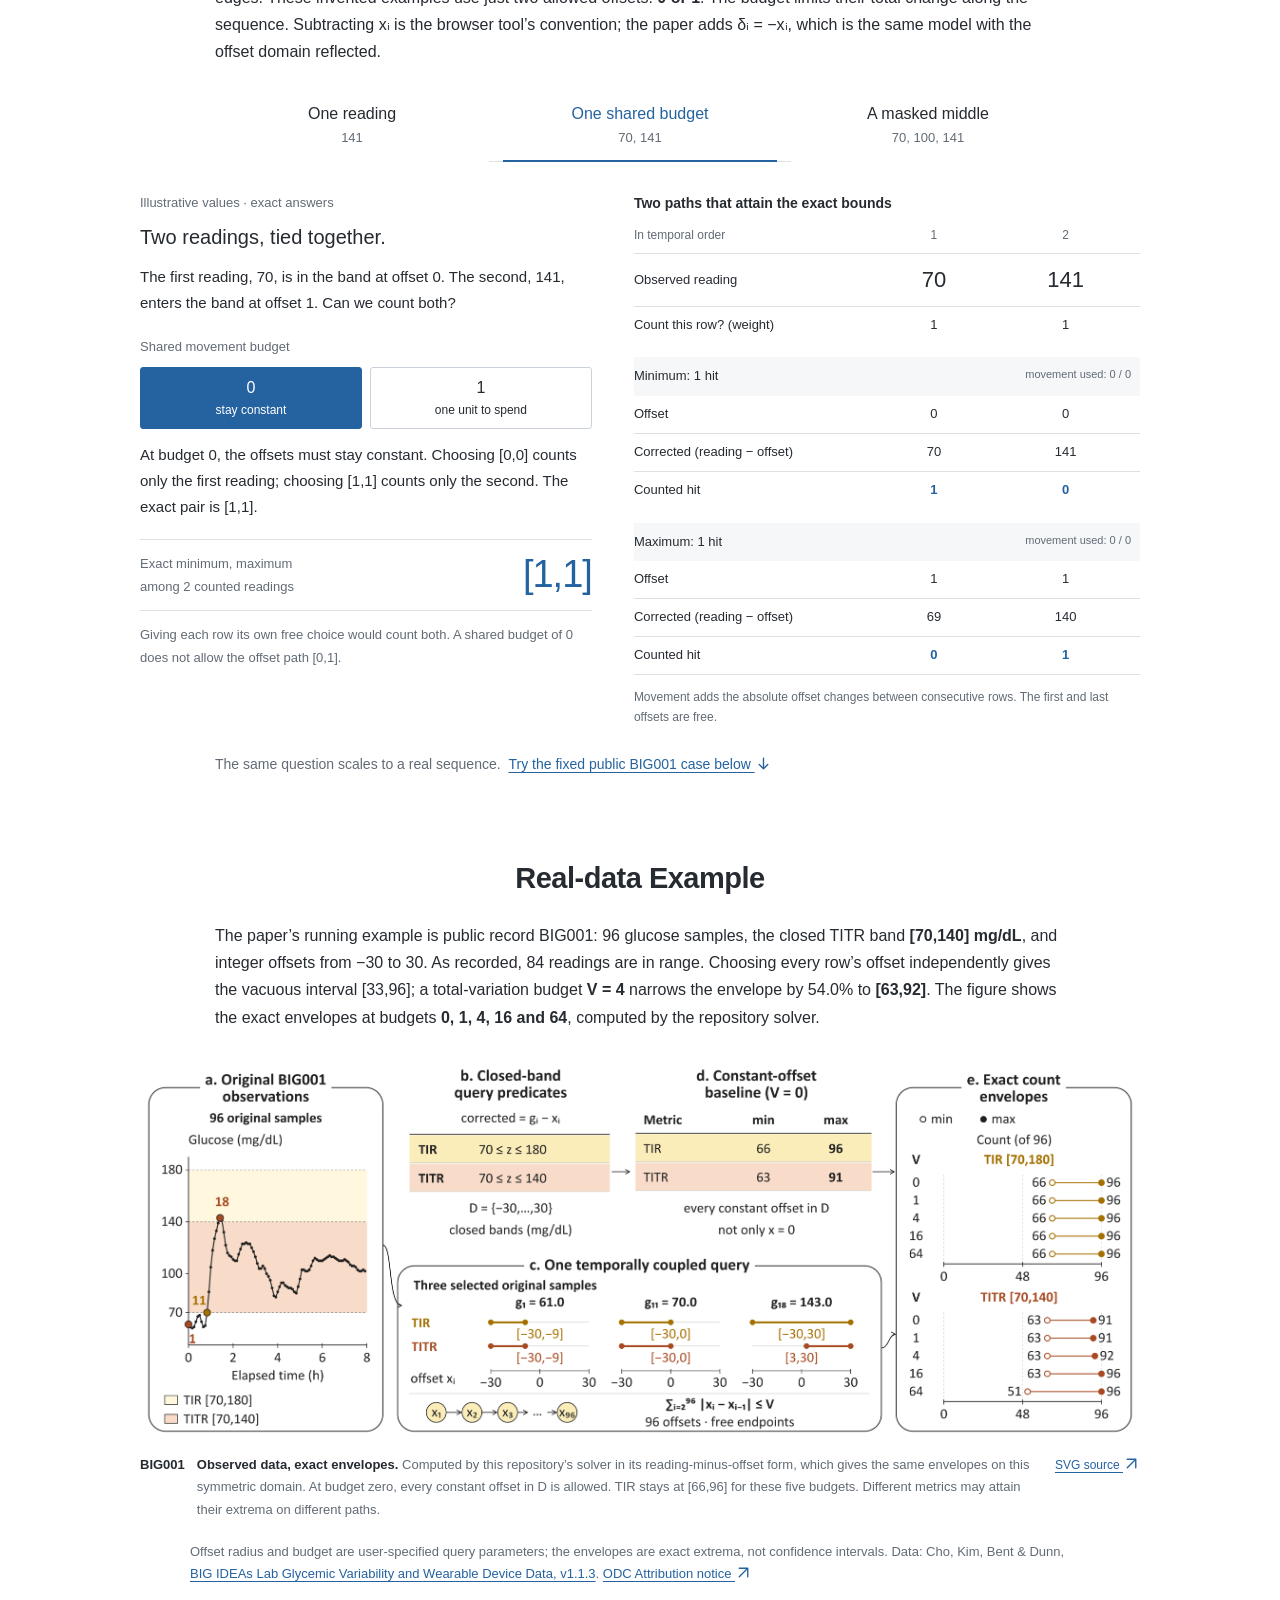
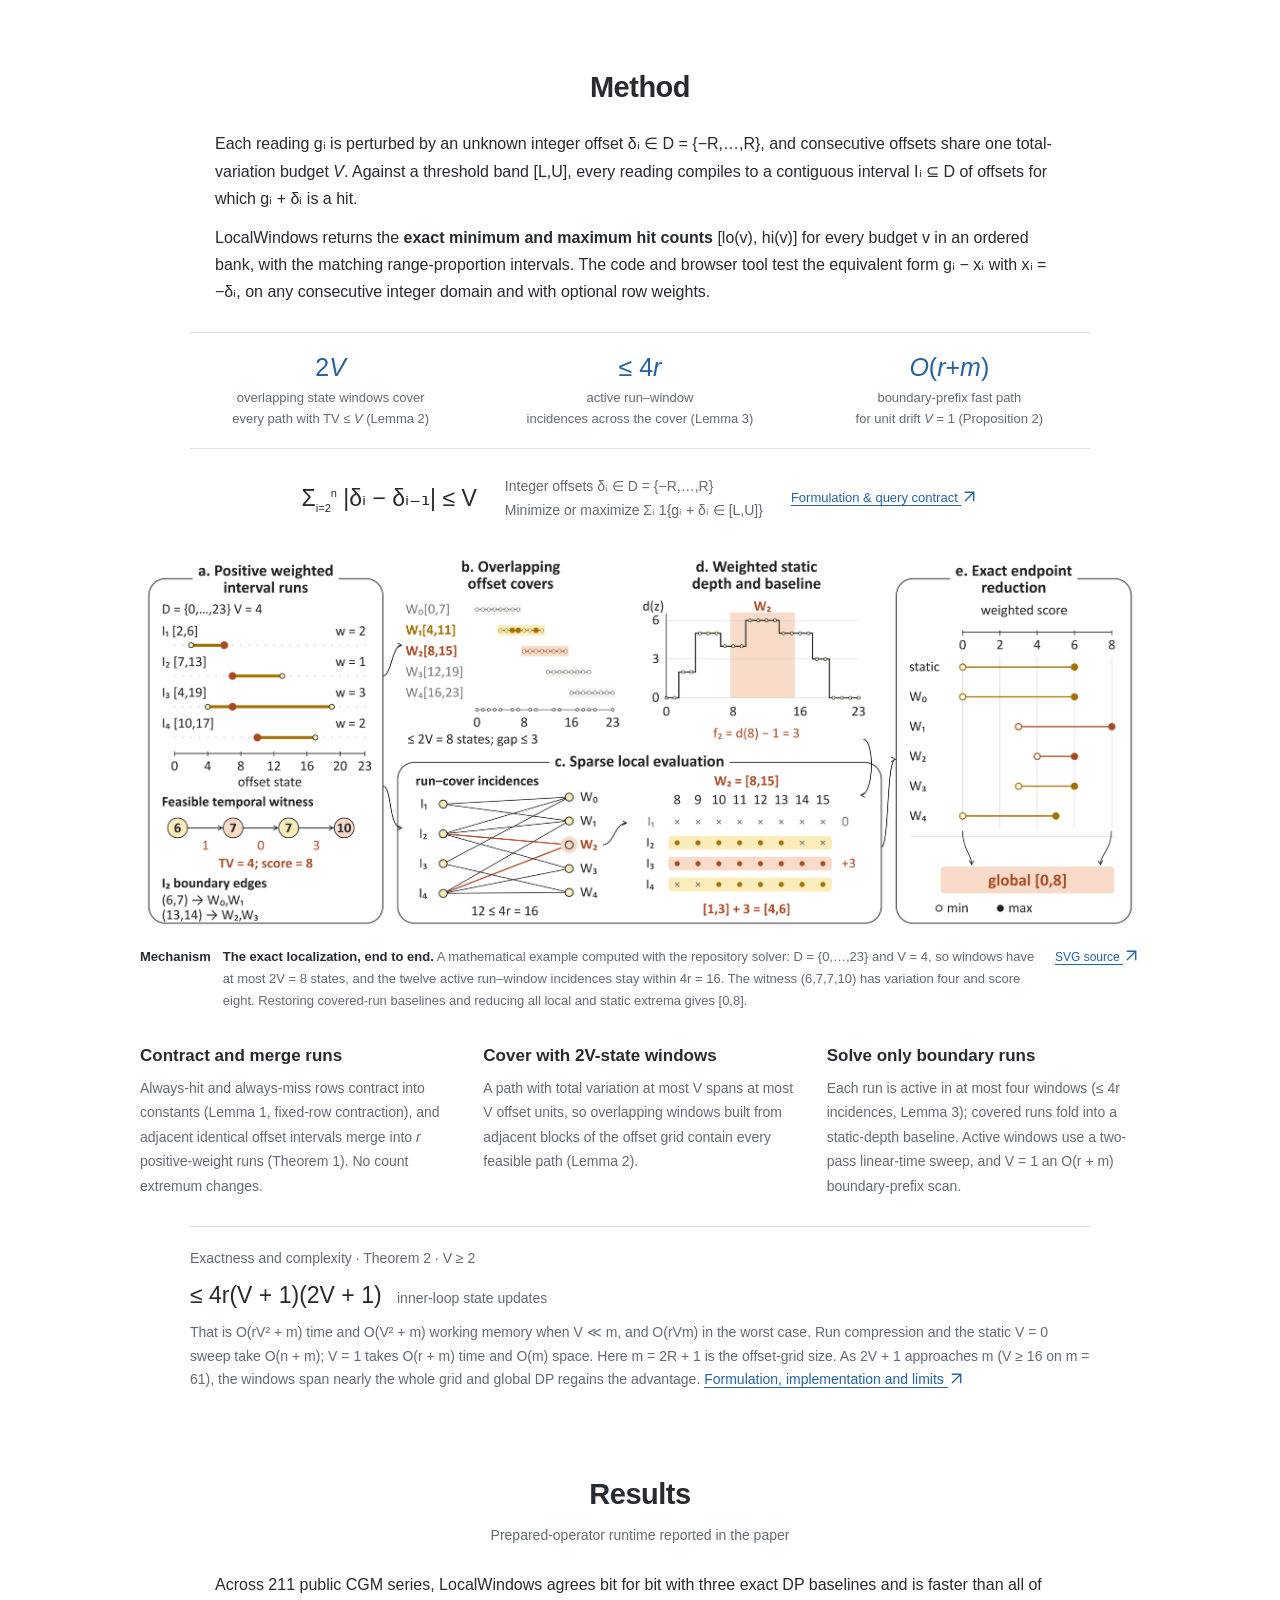
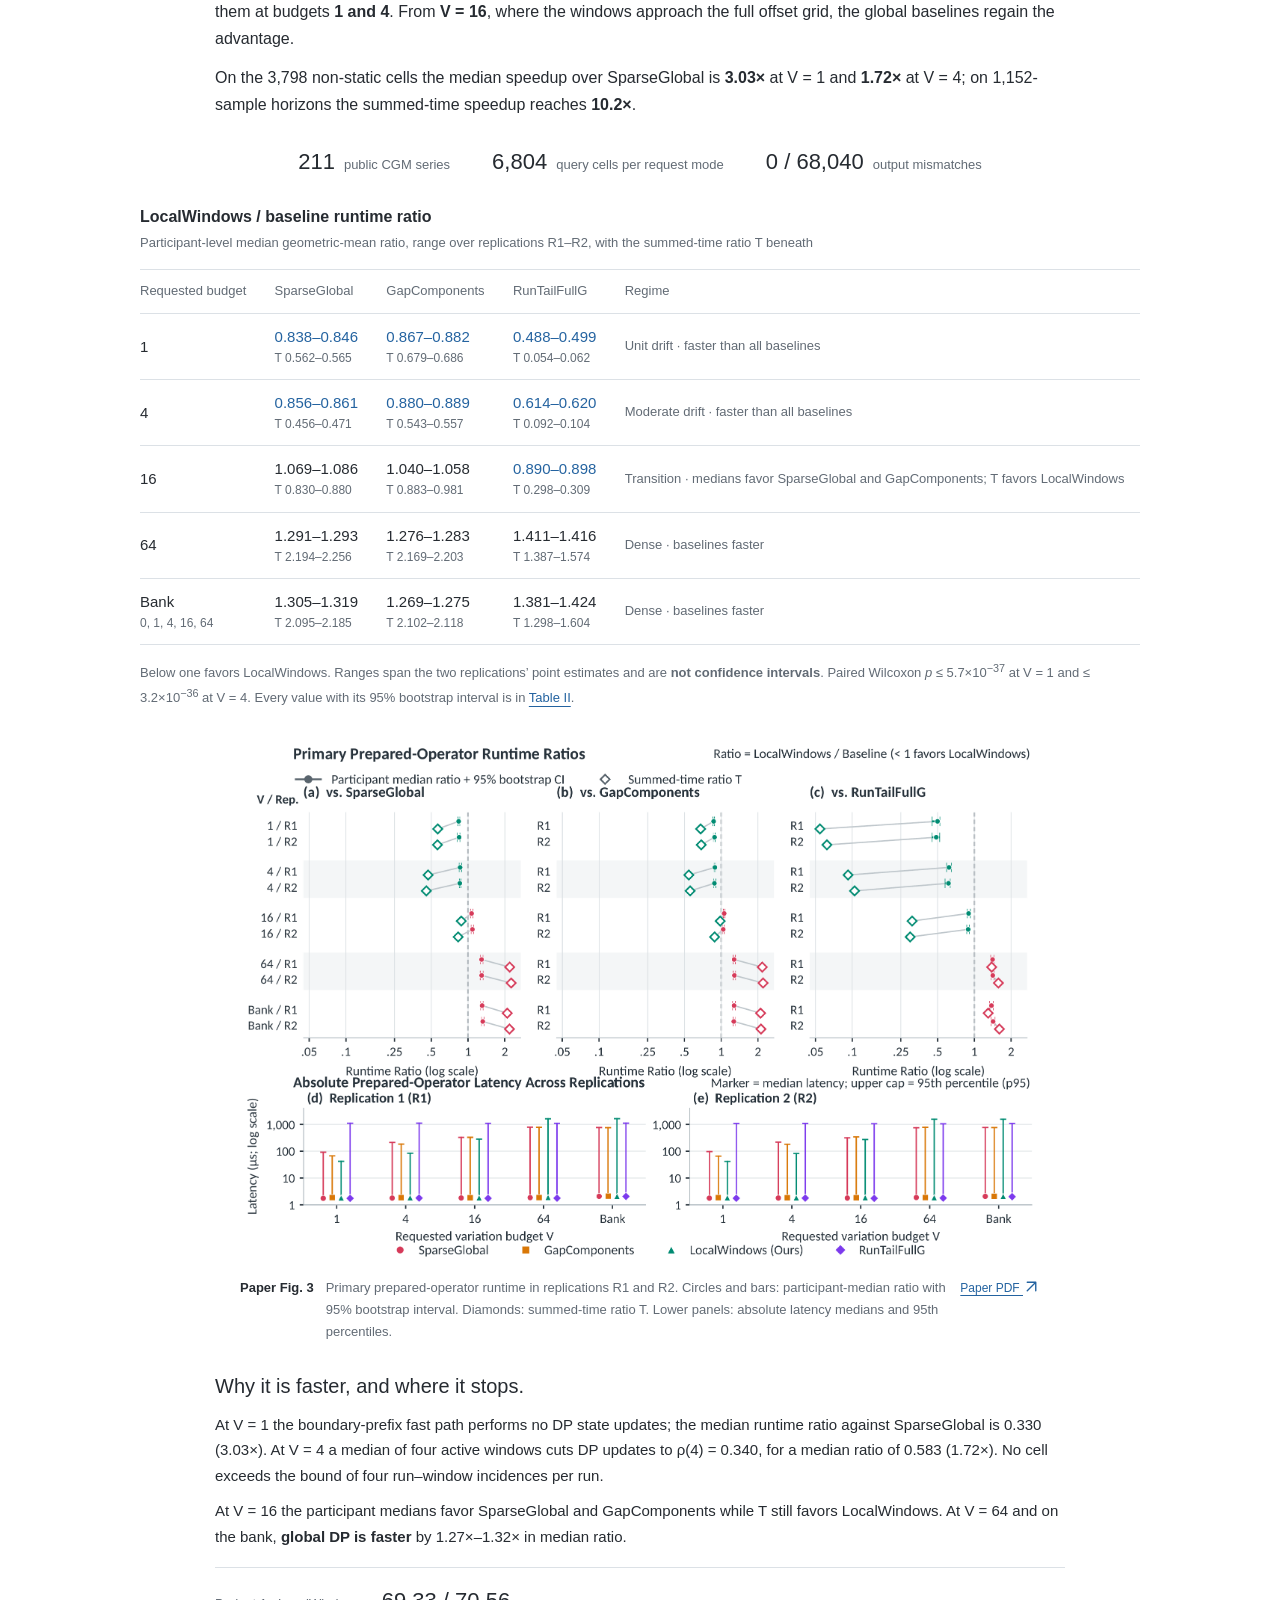
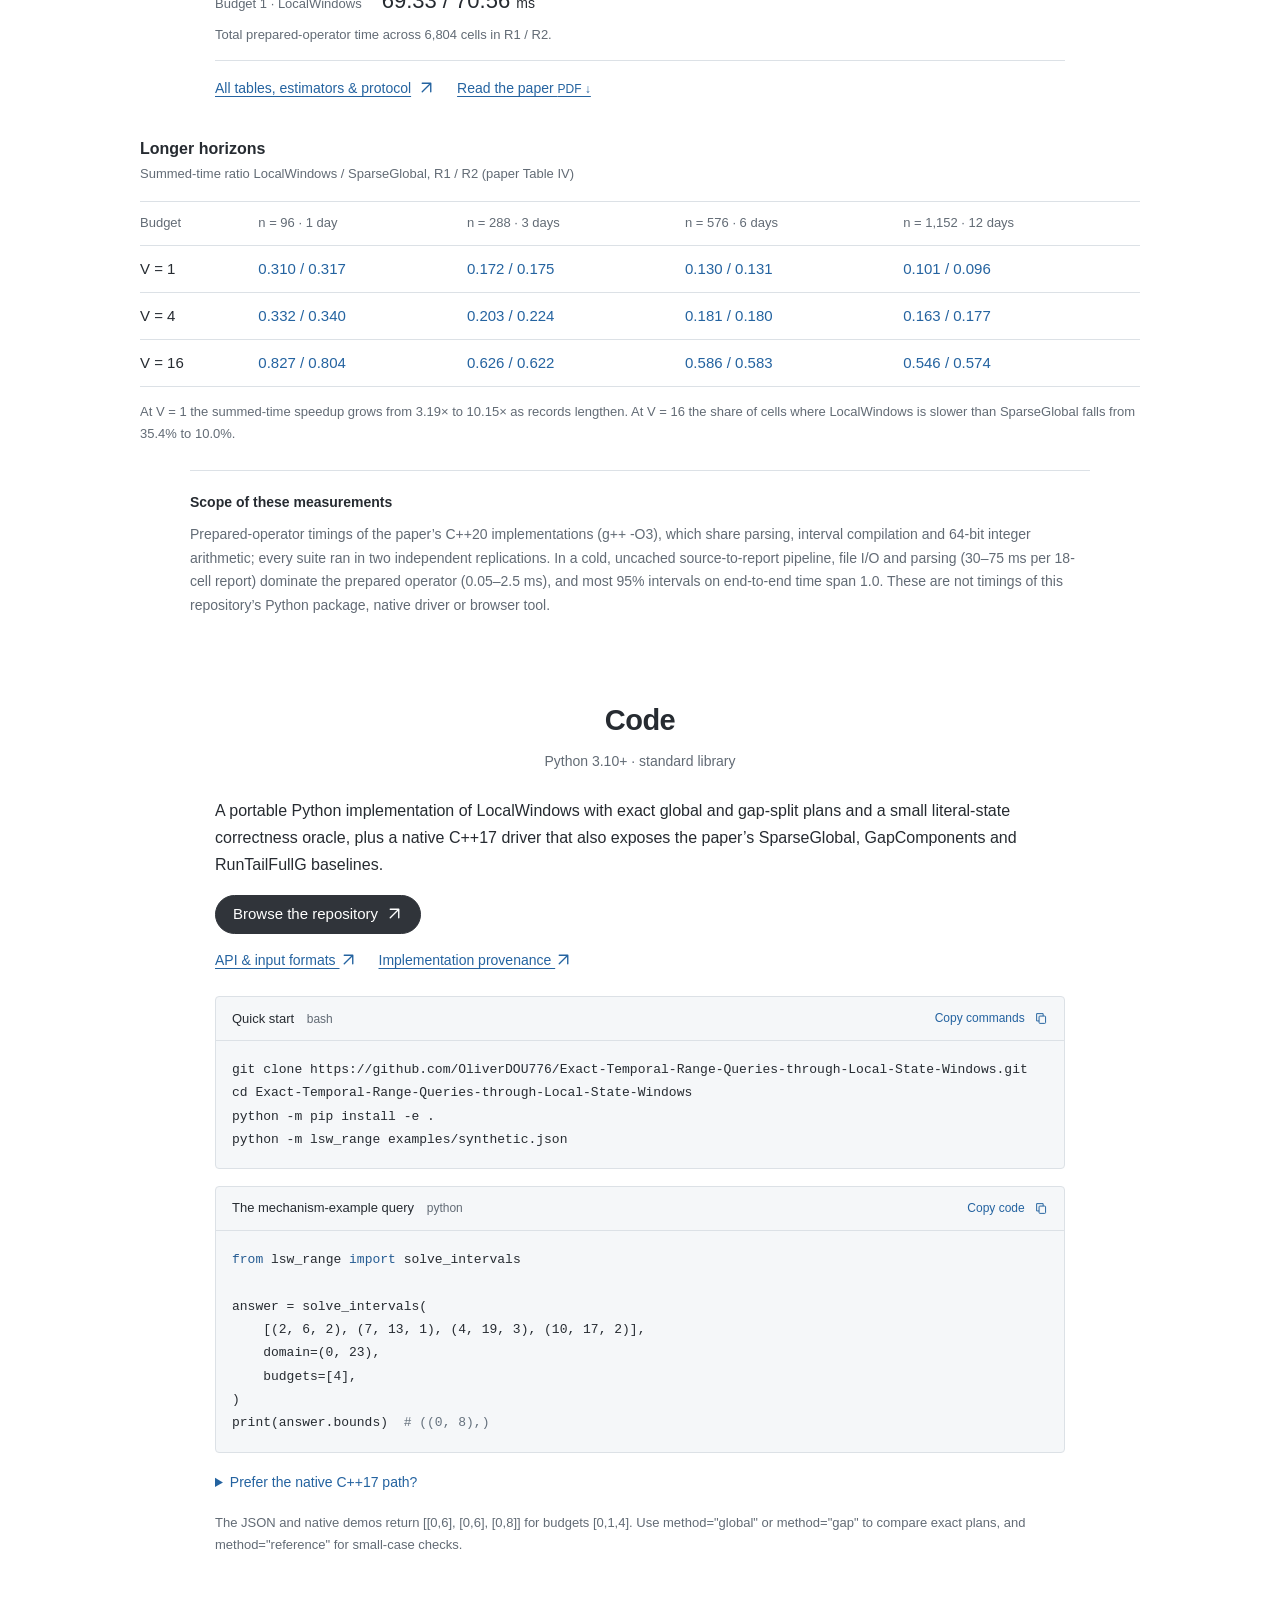
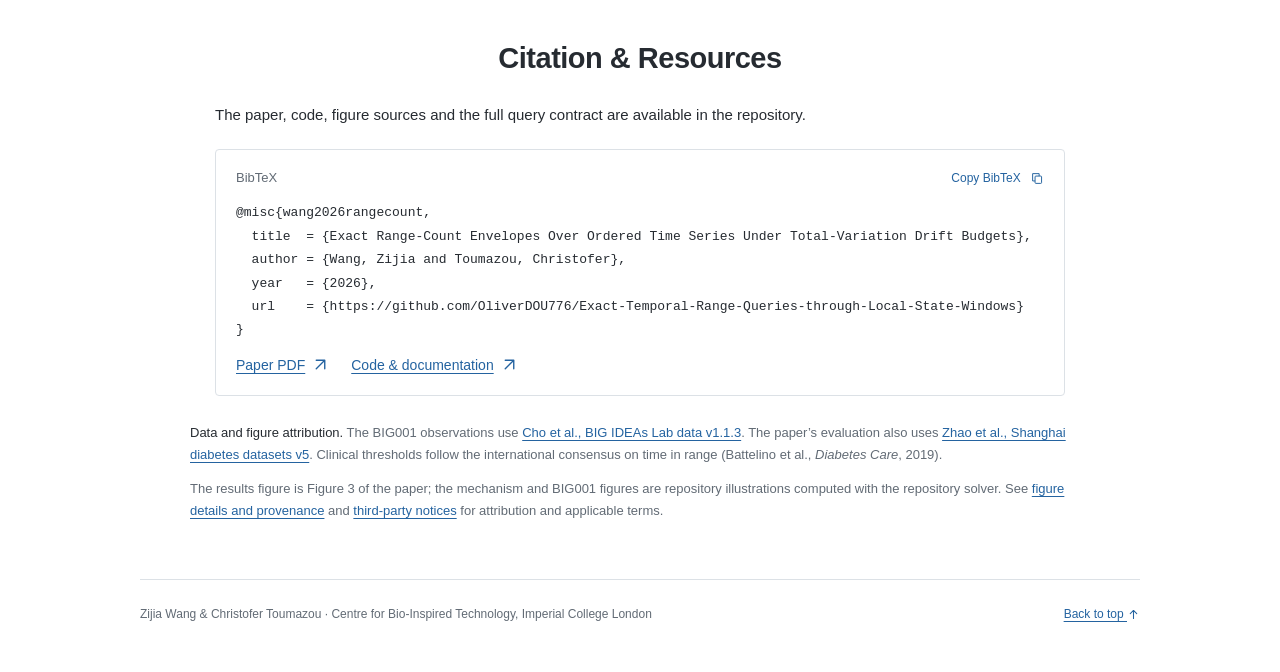
==== commit 88b85567: "Align repository and project page with the paper on range-count envelopes Retitle the README, projec" ====
--- a/docs/index.html
+++ b/docs/index.html
@@ -4,45 +4,47 @@
   <meta charset="utf-8">
   <meta name="viewport" content="width=device-width, initial-scale=1">
   <meta name="theme-color" content="#ffffff">
-  <meta name="description" content="Work through simple examples, then explore exact temporal range queries with Local State Windows. Research by Zijia Wang and Christofer Toumazou, Imperial College London.">
-  <meta name="author" content="Zijia Wang and Christofer Toumazou, Imperial College London">
-  <title>Local State Windows · Exact Temporal Range Queries</title>
-  <link rel="stylesheet" href="project/style.css?v=opening-film-20261110">
-  <script src="project/demo-ui.js?v=real-session-20261109c" defer></script>
-  <script src="project/site.js?v=opening-film-20261110" defer></script>
+  <meta name="description" content="Exact range-count envelopes over ordered time series under total-variation drift budgets: the LocalWindows operator, worked examples, an in-browser query tool, results and code. Zijia Wang and Christofer Toumazou, Imperial College London.">
+  <meta name="author" content="Zijia Wang and Christofer Toumazou, Centre for Bio-Inspired Technology, Imperial College London">
+  <title>LocalWindows · Exact Range-Count Envelopes Over Ordered Time Series Under Total-Variation Drift Budgets</title>
+  <link rel="stylesheet" href="project/style.css?v=range-count-envelopes-1">
+  <script src="project/demo-ui.js?v=range-count-envelopes-1" defer></script>
+  <script src="project/site.js?v=range-count-envelopes-1" defer></script>
 </head>
 <body>
   <a class="skip-link" href="#main">Skip to content</a>
   <main id="main">
     <header class="paper-header shell" aria-labelledby="title">
-      <h1 id="title">Exact Temporal Range Queries<br>through Local State Windows</h1>
-      <p class="paper-authors">Zijia Wang <span class="author-separator">&amp;</span> Christofer Toumazou</p>
-      <p class="paper-affiliation">Imperial College London</p>
+      <h1 id="title">Exact Range-Count Envelopes<br>Over Ordered Time Series<br>Under Total-Variation Drift Budgets</h1>
+      <p class="paper-authors"><a href="mailto:zijia.wang18@imperial.ac.uk">Zijia Wang</a> <span class="author-separator">&amp;</span> <a href="mailto:c.toumazou@imperial.ac.uk">Christofer Toumazou</a></p>
+      <p class="paper-affiliation">Centre for Bio-Inspired Technology, Department of Electrical and Electronic Engineering<br>Imperial College London, London, United Kingdom</p>
       <nav class="paper-links" aria-label="Project resources">
+        <a class="button" href="assets/paper.pdf"><svg class="icon" viewBox="0 0 20 20" fill="none" aria-hidden="true" focusable="false"><path d="M5 2.5h7l3 3v12H5z" stroke="currentColor" stroke-width="1.5" stroke-linejoin="round"/><path d="M12 2.5v3h3M7.5 10h5m-5 3h5" stroke="currentColor" stroke-width="1.5" stroke-linecap="round"/></svg>Paper</a>
         <a class="button" href="https://github.com/OliverDOU776/Exact-Temporal-Range-Queries-through-Local-State-Windows"><svg class="icon" viewBox="0 0 20 20" fill="none" aria-hidden="true" focusable="false"><path d="m7 5-5 5 5 5m6-10 5 5-5 5m-2-12-2 14" stroke="currentColor" stroke-width="1.6" stroke-linecap="round" stroke-linejoin="round"/></svg>Code</a>
         <a class="button" href="#examples"><svg class="icon" viewBox="0 0 20 20" fill="none" aria-hidden="true" focusable="false"><rect x="3" y="3" width="14" height="14" rx="1" stroke="currentColor" stroke-width="1.5"/><path d="M3 8h14M8 8v9" stroke="currentColor" stroke-width="1.5"/></svg>Examples</a>
         <a class="button" href="demo/">Try your data</a>
         <a class="button" href="#results">Results</a>
         <a class="button" href="#method"><svg class="icon" viewBox="0 0 20 20" fill="none" aria-hidden="true" focusable="false"><path d="M4 3h12v14H4zm3 4h6m-6 3h6m-6 3h4" stroke="currentColor" stroke-width="1.5" stroke-linecap="round" stroke-linejoin="round"/></svg>Method</a>
+        <a class="button" href="#citation">BibTeX</a>
       </nav>
     </header>
 
     <section id="teaser" class="teaser shell" aria-labelledby="teaser-heading">
-      <h2 id="teaser-heading">One trace. A shared movement budget. Exact count bounds.</h2>
+      <h2 id="teaser-heading">One time series. One total-variation drift budget. Exact count envelopes.</h2>
       <figure class="opening-film">
-        <video id="opening-film" autoplay muted loop playsinline preload="metadata" poster="project/opening-film.png?v=opening-film-20261110" width="1280" height="660" aria-label="Opening film: a glucose sensor under the skin reports 96 readings; each reading fills one well of a 96-well plate; as an offset path with movement budget 4 changes, the number of readings in the 70 to 140 mg/dL band ranges from exactly 63 to exactly 92." aria-describedby="opening-film-caption">
+        <video id="opening-film" autoplay muted loop playsinline preload="metadata" poster="project/opening-film.png?v=opening-film-20261110" width="1280" height="660" aria-label="Opening film: a glucose sensor under the skin reports 96 readings; each reading fills one well of a 96-well plate; as an offset path with total variation at most 4 changes, the number of readings in the 70 to 140 mg/dL band ranges from exactly 63 to exactly 92." aria-describedby="opening-film-caption">
           <source src="project/opening-film.mp4?v=opening-film-20261110" type="video/mp4">
           Your browser does not support inline video. <a href="project/opening-film.mp4">Download the opening film (MP4)</a> or <a href="project/opening-film.gif">view it as a GIF</a>.
         </video>
-        <figcaption id="opening-film-caption">A sensor under the skin reports one glucose reading every five minutes; here each of 96 public readings fills one well. As recorded, 84 lie in [70,140] mg/dL. Subtracting one offset path with movement budget 4 gives at least 63 and at most 92, exactly. Skin, sensor and plate are schematic; the trace, the offset paths and every count shown are computed from the public BIG001 readings.</figcaption>
+        <figcaption id="opening-film-caption">Each of 96 public BIG001 glucose readings fills one well. As recorded, 84 lie in the TITR band [70,140] mg/dL. Over every integer offset path in −30…30 with total variation at most 4, at least 63 and at most 92 lie in the band, exactly. The film subtracts offsets (gᵢ − xᵢ), as the browser tool does; on this symmetric domain that is the paper’s gᵢ + δᵢ model with xᵢ = −δᵢ. Skin, sensor and plate are schematic; the trace, the offset paths and every count shown are computed from the public readings.</figcaption>
       </figure>
       <div class="teaser-grid teaser-grid--explore">
         <div class="teaser-constraint">
           <h3>One shared budget</h3>
           <svg class="teaser-arrow" viewBox="0 0 150 24" fill="none" aria-hidden="true" focusable="false"><path d="M3 12h140m-9-8 9 8-9 8" stroke="currentColor" stroke-width="1.6" stroke-linecap="round" stroke-linejoin="round"/></svg>
-          <p class="teaser-equation">Σ |xᵢ − xᵢ₋₁| ≤ <em>v</em></p>
-          <fieldset class="budget-picker"><legend>Choose budget <em>v</em></legend><div class="budget-options"><label><input type="radio" name="budget" value="0"><span>0</span></label><label><input type="radio" name="budget" value="1"><span>1</span></label><label><input type="radio" name="budget" value="4" checked><span>4</span></label><label><input type="radio" name="budget" value="16"><span>16</span></label><label><input type="radio" name="budget" value="64"><span>64</span></label></div></fieldset>
-          <p class="teaser-domain">Integer offsets xᵢ ∈ [−30,30]<br>Corrected reading: gᵢ − xᵢ</p>
+          <p class="teaser-equation">Σ |δᵢ − δᵢ₋₁| ≤ <em>V</em></p>
+          <fieldset class="budget-picker"><legend>Choose budget <em>V</em></legend><div class="budget-options"><label><input type="radio" name="budget" value="0"><span>0</span></label><label><input type="radio" name="budget" value="1"><span>1</span></label><label><input type="radio" name="budget" value="4" checked><span>4</span></label><label><input type="radio" name="budget" value="16"><span>16</span></label><label><input type="radio" name="budget" value="64"><span>64</span></label></div></fieldset>
+          <p class="teaser-domain">Integer offsets δᵢ ∈ {−30,…,30}<br>Perturbed reading: gᵢ + δᵢ</p>
         </div>
         <div class="teaser-output" aria-label="Fixed BIG001 exact TITR count bounds">
           <h3>Exact count in [70,140] mg/dL</h3>
@@ -52,16 +54,16 @@
           <p class="teaser-output-note">Extrema over admissible offset paths,<br>not confidence intervals. Interior counts<br>need not all be attainable.</p>
         </div>
       </div>
-      <p class="budget-explanation" id="budget-explanation">At v = 4, the exact TITR count pair is [63,92] out of 96.</p>
-      <p class="teaser-caption">The observations stay fixed. Varying one offset path under a shared movement budget changes how many corrected readings lie in range. Choose another budget to see its exact pair. <a href="#example">See the complete real-data example.</a></p>
-      <p class="teaser-source">Fixed public BIG001 case · PhysioNet v1.1.3. Offsets and budgets specify a sensitivity scenario; they do not estimate calibrated sensor error or clinical effects.</p>
+      <p class="budget-explanation" id="budget-explanation">At V = 4, the exact TITR envelope is [63,92] out of 96.</p>
+      <p class="teaser-caption">The observations stay fixed. Shifting them by one integer offset path with total variation at most V changes how many readings lie in the band; choosing every row’s offset independently would give [33,96]. Choose another budget to see its exact envelope. <a href="#example">See the complete real-data example.</a></p>
+      <p class="teaser-source">Public record BIG001 · PhysioNet v1.1.3 · envelopes computed by the repository solver. Offset radius and budget are user-specified query parameters; the envelopes are exact extrema, not confidence intervals.</p>
       <p class="sr-only" id="budget-status" aria-live="polite" aria-atomic="true"></p>
-      <noscript><p class="noscript-note">The default budget is 4. Budget switching needs JavaScript; all five exact pairs appear in Figure 2 below.</p></noscript>
+      <noscript><p class="noscript-note">The default budget is 4. Budget switching needs JavaScript; all five exact envelopes appear in the BIG001 figure below.</p></noscript>
     </section>
 
     <section id="try-demo" class="section shell live-demo" aria-labelledby="demo-heading">
       <h2 id="demo-heading">Try an exact query on your own data</h2>
-      <p class="section-intro demo-lead">How much can your range count change under one shared offset budget? Paste a sequence, choose a range, and compute the exact minimum and maximum. The actual Local State Windows algorithm runs in your browser.</p>
+      <p class="section-intro demo-lead">How much can your range count change under one shared offset budget? Paste a sequence, choose a range, and compute the exact minimum and maximum. A JavaScript port of the LocalWindows solver runs in your browser.</p>
       <div class="demo-preset-row"><span>Start with:</span><button type="button" id="preset-toy">Two readings</button><button type="button" id="preset-mask">A masked middle</button><button type="button" id="preset-big">Real BIG001 · 96 readings</button></div>
       <div class="live-demo-layout">
         <form id="query-form" class="query-form">
@@ -101,7 +103,7 @@
     </section>
 
     <section id="demonstrations" class="section shell demo-movies" aria-labelledby="movies-heading">
-      <h2 id="movies-heading">Using Local State Windows</h2>
+      <h2 id="movies-heading">Using the browser tool</h2>
       <p class="section-subtitle">Actual browser sessions: enter data, compare exact range counts under shared budgets, and export a reproducible query.</p>
       <div class="movie-tabs" role="tablist" aria-label="Choose an application session">
         <button type="button" role="tab" id="movie-tab-public-session" aria-selected="true" aria-controls="movie-panel" data-movie="public-session">01 · Check a public glucose report</button>
@@ -116,11 +118,12 @@
 
     <section id="abstract" class="section shell abstract-section" aria-labelledby="abstract-heading">
       <h2 id="abstract-heading">Abstract</h2>
-      <p>Temporal range queries ask how many ordered observations can satisfy a range predicate when their corrections share a bound on total movement. Local State Windows computes the exact minimum and maximum weighted hit counts over integer offset paths with free temporal endpoints. For maximum budget <em>V</em> ≥ 1, overlapping windows localize every feasible path to at most 2<em>V</em> states, and a weighted sweep restores the fixed contributions. The recorded evaluation shows a prepared-operator advantage at small budgets, a crossover at larger budgets, and no consistent end-to-end gain.</p>
+      <p>Threshold-count and range-proportion queries over ordered sensor time series underpin clinical decision support, industrial telemetry, and service-level monitoring, where domain standards map raw measurements into multi-band occupancy summaries such as time in range (TIR) and time in tight range (TITR). In deployed sensing pipelines, however, calibration bias and electrochemical drift perturb observations smoothly over time rather than independently at each sample. Treating per-sample error bounds independently permits implausible step-to-step jumps and produces vacuous count intervals, whereas enforcing a total-variation (TV) coupling budget across consecutive offsets turns a linear threshold scan into a global sequence-optimization problem. Existing dynamic programming (DP) operators evaluate transitions across the full discrete offset domain, incurring substantial state-update overhead when queries probe small or moderate drift budgets across multi-threshold report banks.</p>
+      <p>We propose LocalWindows, an exact query operator that computes deterministic minimum and maximum threshold-count envelopes across a bank of TV budgets. First, we establish an extrema-preserving run reduction that contracts fixed always-hit and always-miss samples into scalar constants and merges adjacent identical offset intervals into positive-weight runs without altering any budget-constrained count extremum. Second, we exploit the range-diameter bound of TV-constrained trajectories to cover all feasible offset paths with overlapping 2<em>V</em>-state local windows, proving that each compressed run is active as a boundary transition in at most four windows (≤ 4<em>r</em> global run-window incidences) while covered runs fold into an <em>O</em>(1) static depth baseline. Third, we introduce a two-pass linear-time state-line transition kernel per window alongside an <em>O</em>(<em>r</em> + <em>m</em>) boundary-prefix fast path for unit drift (<em>V</em> = 1). Across 6,804 benchmark query cells spanning 211 public continuous glucose monitoring (CGM) series, LocalWindows achieves exact bit-for-bit agreement with three exact baselines while reducing prepared-operator runtime at <em>V</em> ∈ {1, 4} (median ratios 0.488–0.889, <em>p</em> ≤ 5.7×10<sup>−37</sup>) and reaching up to 10.2× summed-time speedup on 1,152-sample horizons.</p>
     </section>
 
     <section id="examples" class="section shell worked-section" aria-labelledby="examples-heading">
-      <div class="worked-intro"><h2 id="examples-heading">Worked Examples</h2><p>Subtract an offset from each reading, then count the corrected glucose readings in <strong>[70,140] mg/dL</strong>, including both edges. These invented examples use just two allowed offsets: <strong>0 or 1</strong>. The budget limits their total change along the sequence.</p></div>
+      <div class="worked-intro"><h2 id="examples-heading">Worked Examples</h2><p>Subtract an offset from each reading, then count the corrected glucose readings in <strong>[70,140] mg/dL</strong>, including both edges. These invented examples use just two allowed offsets: <strong>0 or 1</strong>. The budget limits their total change along the sequence. Subtracting xᵢ is the browser tool’s convention; the paper adds δᵢ = −xᵢ, which is the same model with the offset domain reflected.</p></div>
       <div class="toy-tabs" role="tablist" aria-label="Choose a worked example" hidden>
         <button type="button" role="tab" id="toy-tab-single" aria-selected="false" aria-controls="toy-panel" tabindex="-1" data-scenario="single"><span>One reading<small>141</small></span></button>
         <button type="button" role="tab" id="toy-tab-shared" aria-selected="true" aria-controls="toy-panel" tabindex="0" data-scenario="shared"><span>One shared budget<small>70, 141</small></span></button>
@@ -137,60 +140,62 @@
 
     <section id="example" class="example-section section shell" aria-labelledby="example-heading">
       <h2 id="example-heading">Real-data Example</h2>
-      <p class="section-intro">The fixed public BIG001 case uses 96 original glucose samples, a closed TITR band of <strong>[70,140] mg/dL</strong>, and integer offsets from −30 to 30. The five recorded budgets are <strong>0, 1, 4, 16, and 64</strong>. The teaser above displays these exact results; Figure 2 gives the full reference.</p>
+      <p class="section-intro">The paper’s running example is public record BIG001: 96 glucose samples, the closed TITR band <strong>[70,140] mg/dL</strong>, and integer offsets from −30 to 30. As recorded, 84 readings are in range. Choosing every row’s offset independently gives the vacuous interval [33,96]; a total-variation budget <strong>V = 4</strong> narrows the envelope by 54.0% to <strong>[63,92]</strong>. The figure shows the exact envelopes at budgets <strong>0, 1, 4, 16 and 64</strong>, computed by the repository solver.</p>
       <figure class="paper-figure example-figure">
-        <a class="figure-image-link" href="assets/big001-exact-counts.png" target="_blank" rel="noopener" aria-label="Open original Figure 2 at full resolution (new tab)"><img src="assets/big001-exact-counts.png" width="4205" height="1617" alt="Figure 2. Original BIG001 glucose observations, closed TIR and TITR bands, selected hit-offset intervals, and exact count pairs at budgets 0, 1, 4, 16, and 64. TITR pairs are [63,91], [63,91], [63,92], [63,96], and [51,96]." loading="lazy"></a>
-        <figcaption><span class="figure-number">Figure 2</span><p><strong>Observed data, exact sensitivity bounds.</strong> At budget zero, every constant offset in D is allowed. TIR stays at [66,96] for these five budgets. Different metrics may attain their extrema on different paths.</p><a href="assets/big001-exact-counts.svg">SVG source <span aria-hidden="true"><svg class="icon" viewBox="0 0 16 16" fill="none" aria-hidden="true" focusable="false"><path d="M4 12 12 4M4 4h8v8" stroke="currentColor" stroke-width="1.3" stroke-linecap="round" stroke-linejoin="round"/></svg></span></a></figcaption>
+        <a class="figure-image-link" href="assets/big001-exact-counts.png" target="_blank" rel="noopener" aria-label="Open the BIG001 figure at full resolution (new tab)"><img src="assets/big001-exact-counts.png" width="4205" height="1617" alt="BIG001 glucose observations, closed TIR and TITR bands, selected hit-offset intervals, and exact envelopes at budgets 0, 1, 4, 16 and 64 computed by the repository solver. TITR envelopes are [63,91], [63,91], [63,92], [63,96] and [51,96]." loading="lazy"></a>
+        <figcaption><span class="figure-number">BIG001</span><p><strong>Observed data, exact envelopes.</strong> Computed by this repository’s solver in its reading-minus-offset form, which gives the same envelopes on this symmetric domain. At budget zero, every constant offset in D is allowed. TIR stays at [66,96] for these five budgets. Different metrics may attain their extrema on different paths.</p><a href="assets/big001-exact-counts.svg">SVG source <span aria-hidden="true"><svg class="icon" viewBox="0 0 16 16" fill="none" aria-hidden="true" focusable="false"><path d="M4 12 12 4M4 4h8v8" stroke="currentColor" stroke-width="1.3" stroke-linecap="round" stroke-linejoin="round"/></svg></span></a></figcaption>
       </figure>
-      <p class="scope-note">Offsets and budgets define an analyst-specified sensitivity scenario. They do not estimate calibrated sensor error or clinical effects. Data: Cho, Kim, Bent &amp; Dunn, <a href="https://doi.org/10.13026/aw6y-fc44">BIG IDEAs Lab Glycemic Variability and Wearable Device Data, v1.1.3</a>. <a href="assets/BIG_IDEAs_ODC-By.txt">ODC Attribution notice <svg class="icon" viewBox="0 0 16 16" fill="none" aria-hidden="true" focusable="false"><path d="M4 12 12 4M4 4h8v8" stroke="currentColor" stroke-width="1.3" stroke-linecap="round" stroke-linejoin="round"/></svg></a></p>
+      <p class="scope-note">Offset radius and budget are user-specified query parameters; the envelopes are exact extrema, not confidence intervals. Data: Cho, Kim, Bent &amp; Dunn, <a href="https://doi.org/10.13026/aw6y-fc44">BIG IDEAs Lab Glycemic Variability and Wearable Device Data, v1.1.3</a>. <a href="assets/BIG_IDEAs_ODC-By.txt">ODC Attribution notice <svg class="icon" viewBox="0 0 16 16" fill="none" aria-hidden="true" focusable="false"><path d="M4 12 12 4M4 4h8v8" stroke="currentColor" stroke-width="1.3" stroke-linecap="round" stroke-linejoin="round"/></svg></a></p>
     </section>
 
     <section id="method" class="section shell" aria-labelledby="method-heading">
       <h2 id="method-heading">Method</h2>
       <div class="intro-grid">
-        <div class="body-copy"><p>Each ordered row has an interval of offset states that makes a predicate true. Choose a state <em>xᵢ</em> at every row; the total movement between consecutive states must stay within budget <em>v</em>.</p><p>Local State Windows returns the <strong>exact extrema of the weighted hit count</strong>. It keeps one budget across the entire sequence, with free temporal endpoints.</p></div>
+        <div class="body-copy"><p>Each reading gᵢ is perturbed by an unknown integer offset δᵢ ∈ D = {−R,…,R}, and consecutive offsets share one total-variation budget <em>V</em>. Against a threshold band [L,U], every reading compiles to a contiguous interval Iᵢ ⊆ D of offsets for which gᵢ + δᵢ is a hit.</p><p>LocalWindows returns the <strong>exact minimum and maximum hit counts</strong> [lo(v), hi(v)] for every budget v in an ordered bank, with the matching range-proportion intervals. The code and browser tool test the equivalent form gᵢ − xᵢ with xᵢ = −δᵢ, on any consecutive integer domain and with optional row weights.</p></div>
       </div>
       <div class="facts-strip" aria-label="Key properties">
-        <div><span class="fact-value">≤ 2<em>V</em></span><span>states per local window<br>for maximum budget <em>V</em> ≥ 1</span></div>
-        <div><span class="fact-value">≤ 4<em>r</em></span><span>sensitive run–window<br>incidences across the cover</span></div>
-        <div><span class="fact-value teal">Exact</span><span>lower and upper weighted counts<br>under a shared temporal budget</span></div>
-      </div>
-      <div class="query-contract"><span class="formula">Σ<sub>i=2</sub><sup>n</sup> |xᵢ − xᵢ₋₁| ≤ v</span><span class="contract-description">Integer offsets xᵢ ∈ D<br>Minimize or maximize Σᵢ ωᵢ 1{xᵢ ∈ Iᵢ}</span><a href="https://github.com/OliverDOU776/Exact-Temporal-Range-Queries-through-Local-State-Windows/blob/main/docs/method.md">Full query contract <span aria-hidden="true"><svg class="icon" viewBox="0 0 16 16" fill="none" aria-hidden="true" focusable="false"><path d="M4 12 12 4M4 4h8v8" stroke="currentColor" stroke-width="1.3" stroke-linecap="round" stroke-linejoin="round"/></svg></span></a></div>
+        <div><span class="fact-value">2<em>V</em></span><span>overlapping state windows cover<br>every path with TV ≤ <em>V</em> (Lemma 2)</span></div>
+        <div><span class="fact-value">≤ 4<em>r</em></span><span>active run–window<br>incidences across the cover (Lemma 3)</span></div>
+        <div><span class="fact-value teal"><em>O</em>(<em>r</em>+<em>m</em>)</span><span>boundary-prefix fast path<br>for unit drift <em>V</em> = 1 (Proposition 2)</span></div>
+      </div>
+      <div class="query-contract"><span class="formula">Σ<sub>i=2</sub><sup>n</sup> |δᵢ − δᵢ₋₁| ≤ V</span><span class="contract-description">Integer offsets δᵢ ∈ D = {−R,…,R}<br>Minimize or maximize Σᵢ 1{gᵢ + δᵢ ∈ [L,U]}</span><a href="https://github.com/OliverDOU776/Exact-Temporal-Range-Queries-through-Local-State-Windows/blob/main/docs/method.md">Formulation &amp; query contract <span aria-hidden="true"><svg class="icon" viewBox="0 0 16 16" fill="none" aria-hidden="true" focusable="false"><path d="M4 12 12 4M4 4h8v8" stroke="currentColor" stroke-width="1.3" stroke-linecap="round" stroke-linejoin="round"/></svg></span></a></div>
       <figure class="paper-figure method-figure">
-        <a class="figure-image-link" href="assets/local-state-windows.png" target="_blank" rel="noopener" aria-label="Open original Figure 1 at full resolution (new tab)"><img src="assets/local-state-windows.png" width="4205" height="1617" alt="Figure 1. Four weighted interval runs, five overlapping local windows, twelve sensitive run–window incidences, fixed-score restoration, and reduction to the exact global pair [0,8]." fetchpriority="high"></a>
-        <figcaption><span class="figure-number">Figure 1</span><p><strong>The exact localization, end to end.</strong> In this mathematical example, D = {0,…,23} and V = 4. The witness (6,7,7,10) has variation four and score eight. Restoring fixed contributions and reducing all local and static extrema gives [0,8].</p><a href="assets/local-state-windows.svg">SVG source <span aria-hidden="true"><svg class="icon" viewBox="0 0 16 16" fill="none" aria-hidden="true" focusable="false"><path d="M4 12 12 4M4 4h8v8" stroke="currentColor" stroke-width="1.3" stroke-linecap="round" stroke-linejoin="round"/></svg></span></a></figcaption>
+        <a class="figure-image-link" href="assets/local-state-windows.png" target="_blank" rel="noopener" aria-label="Open the mechanism figure at full resolution (new tab)"><img src="assets/local-state-windows.png" width="4205" height="1617" alt="Mechanism example: four weighted interval runs, five overlapping local windows, twelve active run–window incidences, covered-run baseline restoration, and reduction to the exact global envelope [0,8]." fetchpriority="high"></a>
+        <figcaption><span class="figure-number">Mechanism</span><p><strong>The exact localization, end to end.</strong> A mathematical example computed with the repository solver: D = {0,…,23} and V = 4, so windows have at most 2V = 8 states, and the twelve active run–window incidences stay within 4r = 16. The witness (6,7,7,10) has variation four and score eight. Restoring covered-run baselines and reducing all local and static extrema gives [0,8].</p><a href="assets/local-state-windows.svg">SVG source <span aria-hidden="true"><svg class="icon" viewBox="0 0 16 16" fill="none" aria-hidden="true" focusable="false"><path d="M4 12 12 4M4 4h8v8" stroke="currentColor" stroke-width="1.3" stroke-linecap="round" stroke-linejoin="round"/></svg></span></a></figcaption>
       </figure>
       <div class="method-steps">
-        <div><span class="step-number">01</span><h3>Compress the predicates</h3><p>Remove zero-reward rows, account for fixed scores, and merge consecutive equal sensitive intervals into <em>r</em> positive-weight runs.</p></div>
-        <div><span class="step-number">02</span><h3>Cover the feasible paths</h3><p>A path with variation at most V spans at most V offset units. Overlapping windows of at most 2V states cover every such path.</p></div>
-        <div><span class="step-number">03</span><h3>Solve only where it changes</h3><p>Each interval has at most two boundary edges and at most four sensitive window incidences. A weighted sweep restores fixed contributions.</p></div>
-      </div>
-      <div class="complexity-note"><p class="eyebrow">Arithmetic complexity · V ≥ 1</p><p class="complexity-formula">O(n + r log(r + 1) + rV² + Q) <span>time</span></p><p>O(r + V²) auxiliary space, for Q ordered requests. Budget one uses a boundary-prefix specialization. These bounds are pseudopolynomial in V and assume consecutive integer states and unweighted absolute-distance transitions. <a href="https://github.com/OliverDOU776/Exact-Temporal-Range-Queries-through-Local-State-Windows/blob/main/docs/method.md">Assumptions and limits <svg class="icon" viewBox="0 0 16 16" fill="none" aria-hidden="true" focusable="false"><path d="M4 12 12 4M4 4h8v8" stroke="currentColor" stroke-width="1.3" stroke-linecap="round" stroke-linejoin="round"/></svg></a></p></div>
+        <div><span class="step-number">01</span><h3>Contract and merge runs</h3><p>Always-hit and always-miss rows contract into constants (Lemma 1, fixed-row contraction), and adjacent identical offset intervals merge into <em>r</em> positive-weight runs (Theorem 1). No count extremum changes.</p></div>
+        <div><span class="step-number">02</span><h3>Cover with 2V-state windows</h3><p>A path with total variation at most V spans at most V offset units, so overlapping windows built from adjacent blocks of the offset grid contain every feasible path (Lemma 2).</p></div>
+        <div><span class="step-number">03</span><h3>Solve only boundary runs</h3><p>Each run is active in at most four windows (≤ 4r incidences, Lemma 3); covered runs fold into a static-depth baseline. Active windows use a two-pass linear-time sweep, and V = 1 an O(r + m) boundary-prefix scan.</p></div>
+      </div>
+      <div class="complexity-note"><p class="eyebrow">Exactness and complexity · Theorem 2 · V ≥ 2</p><p class="complexity-formula">≤ 4r(V + 1)(2V + 1) <span>inner-loop state updates</span></p><p>That is O(rV² + m) time and O(V² + m) working memory when V ≪ m, and O(rVm) in the worst case. Run compression and the static V = 0 sweep take O(n + m); V = 1 takes O(r + m) time and O(m) space. Here m = 2R + 1 is the offset-grid size. As 2V + 1 approaches m (V ≥ 16 on m = 61), the windows span nearly the whole grid and global DP regains the advantage. <a href="https://github.com/OliverDOU776/Exact-Temporal-Range-Queries-through-Local-State-Windows/blob/main/docs/method.md">Formulation, implementation and limits <svg class="icon" viewBox="0 0 16 16" fill="none" aria-hidden="true" focusable="false"><path d="M4 12 12 4M4 4h8v8" stroke="currentColor" stroke-width="1.3" stroke-linecap="round" stroke-linejoin="round"/></svg></a></p></div>
     </section>
 
     <section id="results" class="section shell" aria-labelledby="results-heading">
       <h2 id="results-heading">Results</h2>
-      <p class="section-subtitle">Historical native C++17 measurements</p>
-      <div class="intro-grid results-intro"><div class="body-copy"><p>Two separately recorded campaigns favor local windows at budgets <strong>1 and 4</strong> under the primary participant summary. At larger budgets, the controls regain the advantage.</p><p>The benefit is conditional: full source-to-report timings show <strong>no consistent end-to-end gain</strong>.</p></div></div>
-      <div class="evidence-scope"><div><strong>126</strong><span>participants</span></div><div><strong>6,804</strong><span>planned cells per campaign mode</span></div><div><strong>C / D</strong><span>separately recorded campaigns</span></div></div>
-      <div class="results-table-wrap"><table class="results-table"><caption>LocalWindows / comparator time ratio <span>Primary participant summary · ranges across campaigns C/D</span></caption><thead><tr><th scope="col">Requested budget</th><th scope="col">SparseGlobal</th><th scope="col">GapComponents</th><th scope="col">What the summary favors</th></tr></thead><tbody><tr class="favorable"><th scope="row">1</th><td>0.838–0.846</td><td>0.867–0.882</td><td><span class="result-indicator"></span>Local windows</td></tr><tr class="favorable"><th scope="row">4</th><td>0.856–0.861</td><td>0.880–0.889</td><td><span class="result-indicator"></span>Local windows</td></tr><tr><th scope="row">16</th><td>1.069–1.086</td><td>1.040–1.058</td><td><span class="result-indicator adverse"></span>Controls</td></tr><tr><th scope="row">64</th><td>1.291–1.293</td><td>1.276–1.283</td><td><span class="result-indicator adverse"></span>Controls</td></tr><tr><th scope="row">Bank <span>0, 1, 4, 16, 64</span></th><td>1.305–1.319</td><td>1.269–1.275</td><td><span class="result-indicator adverse"></span>Controls</td></tr></tbody></table></div>
-      <p class="table-note">Below one favors LocalWindows. Entries are ranges of the C/D median participant geometric-mean paired ratios, <strong>not confidence intervals</strong>. The largest budget governs the bank’s localization.</p>
+      <p class="section-subtitle">Prepared-operator runtime reported in the paper</p>
+      <div class="intro-grid results-intro"><div class="body-copy"><p>Across 211 public CGM series, LocalWindows agrees bit for bit with three exact DP baselines and is faster than all of them at budgets <strong>1 and 4</strong>. From <strong>V = 16</strong>, where the windows approach the full offset grid, the global baselines regain the advantage.</p><p>On the 3,798 non-static cells the median speedup over SparseGlobal is <strong>3.03×</strong> at V = 1 and <strong>1.72×</strong> at V = 4; on 1,152-sample horizons the summed-time speedup reaches <strong>10.2×</strong>.</p></div></div>
+      <div class="evidence-scope"><div><strong>211</strong><span>public CGM series</span></div><div><strong>6,804</strong><span>query cells per request mode</span></div><div><strong>0 / 68,040</strong><span>output mismatches</span></div></div>
+      <div class="results-table-wrap"><table class="results-table ratio-table"><caption>LocalWindows / baseline runtime ratio <span>Participant-level median geometric-mean ratio, range over replications R1–R2, with the summed-time ratio T beneath</span></caption><thead><tr><th scope="col">Requested budget</th><th scope="col">SparseGlobal</th><th scope="col">GapComponents</th><th scope="col">RunTailFullG</th><th scope="col">Regime</th></tr></thead><tbody><tr><th scope="row">1</th><td class="win">0.838–0.846<span>T 0.562–0.565</span></td><td class="win">0.867–0.882<span>T 0.679–0.686</span></td><td class="win">0.488–0.499<span>T 0.054–0.062</span></td><td>Unit drift · faster than all baselines</td></tr><tr><th scope="row">4</th><td class="win">0.856–0.861<span>T 0.456–0.471</span></td><td class="win">0.880–0.889<span>T 0.543–0.557</span></td><td class="win">0.614–0.620<span>T 0.092–0.104</span></td><td>Moderate drift · faster than all baselines</td></tr><tr><th scope="row">16</th><td>1.069–1.086<span>T 0.830–0.880</span></td><td>1.040–1.058<span>T 0.883–0.981</span></td><td class="win">0.890–0.898<span>T 0.298–0.309</span></td><td>Transition · medians favor SparseGlobal and GapComponents; T favors LocalWindows</td></tr><tr><th scope="row">64</th><td>1.291–1.293<span>T 2.194–2.256</span></td><td>1.276–1.283<span>T 2.169–2.203</span></td><td>1.411–1.416<span>T 1.387–1.574</span></td><td>Dense · baselines faster</td></tr><tr><th scope="row">Bank <span>0, 1, 4, 16, 64</span></th><td>1.305–1.319<span>T 2.095–2.185</span></td><td>1.269–1.275<span>T 2.102–2.118</span></td><td>1.381–1.424<span>T 1.298–1.604</span></td><td>Dense · baselines faster</td></tr></tbody></table></div>
+      <p class="table-note">Below one favors LocalWindows. Ranges span the two replications’ point estimates and are <strong>not confidence intervals</strong>. Paired Wilcoxon <em>p</em> ≤ 5.7×10<sup>−37</sup> at V = 1 and ≤ 3.2×10<sup>−36</sup> at V = 4. Every value with its 95% bootstrap interval is in <a href="https://github.com/OliverDOU776/Exact-Temporal-Range-Queries-through-Local-State-Windows/blob/main/docs/benchmarks.md#primary-prepared-operator-runtime-table-ii">Table II</a>.</p>
       <div class="results-detail-grid">
-        <figure class="paper-figure results-figure"><a class="figure-image-link" href="assets/primary-results.png" target="_blank" rel="noopener" aria-label="Open original Figure 3 at full resolution (new tab)"><img src="assets/primary-results.png" width="2148" height="1440" alt="Figure 3. Paired participant time ratios with 95 percent bootstrap intervals, distinct summed-time ratios, and absolute prepared-operator costs, retaining adverse large-budget crossovers." loading="lazy"></a><figcaption><span class="figure-number">Figure 3</span><p>Original primary comparisons and absolute costs. Circles and bars: participant summary and 95% bootstrap intervals. Diamonds: the separate summed-time ratio T.</p><a href="assets/primary-results.svg">SVG source <svg class="icon" viewBox="0 0 16 16" fill="none" aria-hidden="true" focusable="false"><path d="M4 12 12 4M4 4h8v8" stroke="currentColor" stroke-width="1.3" stroke-linecap="round" stroke-linejoin="round"/></svg></a></figcaption></figure>
-        <aside class="results-reading"><h3>Read the estimators separately.</h3><p>At budget 16, the participant summary favors controls, while the ratio of summed paired per-case times, <em>T</em>, still favors local windows. They weight the workload differently.</p><p>At budget 64 and the maximum-64 bank, <strong>both estimators favor the controls</strong>.</p><div class="absolute-cost"><span>Budget 1 · LocalWindows</span><strong>69.33 / 70.56 <small>ms</small></strong><p>Total operator time across 6,804 cells in C/D. The individual operator costs are small.</p></div><p class="small-copy">C has eight timeouts, retained as missing paired timings. All available completed comparisons have matching exact outputs.</p><a class="text-link" href="https://github.com/OliverDOU776/Exact-Temporal-Range-Queries-through-Local-State-Windows/blob/main/docs/benchmarks.md">Full results &amp; measured scope <span aria-hidden="true"><svg class="icon" viewBox="0 0 16 16" fill="none" aria-hidden="true" focusable="false"><path d="M4 12 12 4M4 4h8v8" stroke="currentColor" stroke-width="1.3" stroke-linecap="round" stroke-linejoin="round"/></svg></span></a><a class="data-download" href="assets/primary-results.csv" download>Download primary data <span>CSV ↓</span></a></aside>
-      </div>
-      <div class="measurement-note"><strong>What these measurements establish</strong><p>A useful exact physical plan for small budgets on the recorded workload. These are historical timings of the manuscript’s native implementation; no timing experiment was rerun for this release. They do not measure Python speed. Fresh replication, second-host portability, held-out generalization and a validated automatic selector remain unestablished.</p></div>
+        <figure class="paper-figure results-figure"><a class="figure-image-link" href="assets/paper-fig3.png" target="_blank" rel="noopener" aria-label="Open Figure 3 of the paper at full resolution (new tab)"><img src="assets/paper-fig3.png" width="2139" height="1402" alt="Figure 3 of the paper: participant-median LocalWindows/baseline runtime ratios with 95% bootstrap intervals and summed-time ratios against SparseGlobal, GapComponents and RunTailFullG in replications R1 and R2, favoring LocalWindows at budgets 1 and 4 and the baselines at budget 64 and on the bank; absolute prepared-operator latency medians and 95th percentiles." loading="lazy"></a><figcaption><span class="figure-number">Paper Fig. 3</span><p>Primary prepared-operator runtime in replications R1 and R2. Circles and bars: participant-median ratio with 95% bootstrap interval. Diamonds: summed-time ratio T. Lower panels: absolute latency medians and 95th percentiles.</p><a href="assets/paper.pdf">Paper PDF <svg class="icon" viewBox="0 0 16 16" fill="none" aria-hidden="true" focusable="false"><path d="M4 12 12 4M4 4h8v8" stroke="currentColor" stroke-width="1.3" stroke-linecap="round" stroke-linejoin="round"/></svg></a></figcaption></figure>
+        <aside class="results-reading"><h3>Why it is faster, and where it stops.</h3><p>At V = 1 the boundary-prefix fast path performs no DP state updates; the median runtime ratio against SparseGlobal is 0.330 (3.03×). At V = 4 a median of four active windows cuts DP updates to ρ(4) = 0.340, for a median ratio of 0.583 (1.72×). No cell exceeds the bound of four run–window incidences per run.</p><p>At V = 16 the participant medians favor SparseGlobal and GapComponents while T still favors LocalWindows. At V = 64 and on the bank, <strong>global DP is faster</strong> by 1.27×–1.32× in median ratio.</p><div class="absolute-cost"><span>Budget 1 · LocalWindows</span><strong>69.33 / 70.56 <small>ms</small></strong><p>Total prepared-operator time across 6,804 cells in R1 / R2.</p></div><a class="text-link" href="https://github.com/OliverDOU776/Exact-Temporal-Range-Queries-through-Local-State-Windows/blob/main/docs/benchmarks.md">All tables, estimators &amp; protocol <span aria-hidden="true"><svg class="icon" viewBox="0 0 16 16" fill="none" aria-hidden="true" focusable="false"><path d="M4 12 12 4M4 4h8v8" stroke="currentColor" stroke-width="1.3" stroke-linecap="round" stroke-linejoin="round"/></svg></span></a><a class="data-download" href="assets/paper.pdf">Read the paper <span>PDF ↓</span></a></aside>
+      </div>
+      <div class="results-table-wrap horizon-table"><table class="results-table"><caption>Longer horizons <span>Summed-time ratio LocalWindows / SparseGlobal, R1 / R2 (paper Table IV)</span></caption><thead><tr><th scope="col">Budget</th><th scope="col">n = 96 · 1 day</th><th scope="col">n = 288 · 3 days</th><th scope="col">n = 576 · 6 days</th><th scope="col">n = 1,152 · 12 days</th></tr></thead><tbody><tr><th scope="row">V = 1</th><td class="win">0.310 / 0.317</td><td class="win">0.172 / 0.175</td><td class="win">0.130 / 0.131</td><td class="win">0.101 / 0.096</td></tr><tr><th scope="row">V = 4</th><td class="win">0.332 / 0.340</td><td class="win">0.203 / 0.224</td><td class="win">0.181 / 0.180</td><td class="win">0.163 / 0.177</td></tr><tr><th scope="row">V = 16</th><td class="win">0.827 / 0.804</td><td class="win">0.626 / 0.622</td><td class="win">0.586 / 0.583</td><td class="win">0.546 / 0.574</td></tr></tbody></table></div>
+      <p class="table-note">At V = 1 the summed-time speedup grows from 3.19× to 10.15× as records lengthen. At V = 16 the share of cells where LocalWindows is slower than SparseGlobal falls from 35.4% to 10.0%.</p>
+      <div class="measurement-note"><strong>Scope of these measurements</strong><p>Prepared-operator timings of the paper’s C++20 implementations (g++ -O3), which share parsing, interval compilation and 64-bit integer arithmetic; every suite ran in two independent replications. In a cold, uncached source-to-report pipeline, file I/O and parsing (30–75 ms per 18-cell report) dominate the prepared operator (0.05–2.5 ms), and most 95% intervals on end-to-end time span 1.0. These are not timings of this repository’s Python package, native driver or browser tool.</p></div>
     </section>
 
     <section id="code" class="code-section section shell" aria-labelledby="code-heading">
       <h2 id="code-heading">Code</h2>
       <p class="section-subtitle">Python 3.10+ · standard library</p>
-      <div class="code-layout"><div class="code-intro"><p>A portable Python implementation, native C++17 driver, exact global and gap-pruned baselines, and a small literal-state correctness oracle.</p><a class="button button-light" href="https://github.com/OliverDOU776/Exact-Temporal-Range-Queries-through-Local-State-Windows">Browse the repository <span aria-hidden="true"><svg class="icon" viewBox="0 0 16 16" fill="none" aria-hidden="true" focusable="false"><path d="M4 12 12 4M4 4h8v8" stroke="currentColor" stroke-width="1.3" stroke-linecap="round" stroke-linejoin="round"/></svg></span></a><div class="code-links"><a href="https://github.com/OliverDOU776/Exact-Temporal-Range-Queries-through-Local-State-Windows/blob/main/docs/api.md">API &amp; input formats <svg class="icon" viewBox="0 0 16 16" fill="none" aria-hidden="true" focusable="false"><path d="M4 12 12 4M4 4h8v8" stroke="currentColor" stroke-width="1.3" stroke-linecap="round" stroke-linejoin="round"/></svg></a><a href="https://github.com/OliverDOU776/Exact-Temporal-Range-Queries-through-Local-State-Windows/blob/main/docs/provenance.md">Implementation provenance <svg class="icon" viewBox="0 0 16 16" fill="none" aria-hidden="true" focusable="false"><path d="M4 12 12 4M4 4h8v8" stroke="currentColor" stroke-width="1.3" stroke-linecap="round" stroke-linejoin="round"/></svg></a></div></div>
+      <div class="code-layout"><div class="code-intro"><p>A portable Python implementation of LocalWindows with exact global and gap-split plans and a small literal-state correctness oracle, plus a native C++17 driver that also exposes the paper’s SparseGlobal, GapComponents and RunTailFullG baselines.</p><a class="button button-light" href="https://github.com/OliverDOU776/Exact-Temporal-Range-Queries-through-Local-State-Windows">Browse the repository <span aria-hidden="true"><svg class="icon" viewBox="0 0 16 16" fill="none" aria-hidden="true" focusable="false"><path d="M4 12 12 4M4 4h8v8" stroke="currentColor" stroke-width="1.3" stroke-linecap="round" stroke-linejoin="round"/></svg></span></a><div class="code-links"><a href="https://github.com/OliverDOU776/Exact-Temporal-Range-Queries-through-Local-State-Windows/blob/main/docs/api.md">API &amp; input formats <svg class="icon" viewBox="0 0 16 16" fill="none" aria-hidden="true" focusable="false"><path d="M4 12 12 4M4 4h8v8" stroke="currentColor" stroke-width="1.3" stroke-linecap="round" stroke-linejoin="round"/></svg></a><a href="https://github.com/OliverDOU776/Exact-Temporal-Range-Queries-through-Local-State-Windows/blob/main/docs/provenance.md">Implementation provenance <svg class="icon" viewBox="0 0 16 16" fill="none" aria-hidden="true" focusable="false"><path d="M4 12 12 4M4 4h8v8" stroke="currentColor" stroke-width="1.3" stroke-linecap="round" stroke-linejoin="round"/></svg></a></div></div>
         <div class="code-content"><div class="code-box"><div class="code-toolbar"><span>Quick start <span class="code-language">bash</span></span><button class="copy-button" type="button" data-copy="quickstart">Copy commands <span aria-hidden="true"><svg class="icon" viewBox="0 0 16 16" fill="none" aria-hidden="true" focusable="false"><rect x="5" y="5" width="8" height="9" rx="1" stroke="currentColor" stroke-width="1.2"/><path d="M10 5V2H2v9h3" stroke="currentColor" stroke-width="1.2" stroke-linejoin="round"/></svg></span></button></div><pre><code id="quickstart">git clone https://github.com/OliverDOU776/Exact-Temporal-Range-Queries-through-Local-State-Windows.git
 cd Exact-Temporal-Range-Queries-through-Local-State-Windows
 python -m pip install -e .
 python -m lsw_range examples/synthetic.json</code></pre></div>
-        <div class="code-box python-box"><div class="code-toolbar"><span>The Figure 1 query <span class="code-language">python</span></span><button class="copy-button" type="button" data-copy="python-example">Copy code <span aria-hidden="true"><svg class="icon" viewBox="0 0 16 16" fill="none" aria-hidden="true" focusable="false"><rect x="5" y="5" width="8" height="9" rx="1" stroke="currentColor" stroke-width="1.2"/><path d="M10 5V2H2v9h3" stroke="currentColor" stroke-width="1.2" stroke-linejoin="round"/></svg></span></button></div><pre><code id="python-example"><span class="syntax-keyword">from</span> lsw_range <span class="syntax-keyword">import</span> solve_intervals
+        <div class="code-box python-box"><div class="code-toolbar"><span>The mechanism-example query <span class="code-language">python</span></span><button class="copy-button" type="button" data-copy="python-example">Copy code <span aria-hidden="true"><svg class="icon" viewBox="0 0 16 16" fill="none" aria-hidden="true" focusable="false"><rect x="5" y="5" width="8" height="9" rx="1" stroke="currentColor" stroke-width="1.2"/><path d="M10 5V2H2v9h3" stroke="currentColor" stroke-width="1.2" stroke-linejoin="round"/></svg></span></button></div><pre><code id="python-example"><span class="syntax-keyword">from</span> lsw_range <span class="syntax-keyword">import</span> solve_intervals
 
 answer = solve_intervals(
     [(2, 6, 2), (7, 13, 1), (4, 19, 3), (10, 17, 2)],
@@ -198,15 +203,20 @@
     budgets=[4],
 )
 print(answer.bounds)  <span class="syntax-comment"># ((0, 8),)</span></code></pre></div>
-        <details class="native-details"><summary>Prefer the native C++17 path? <span aria-hidden="true">+</span></summary><p>The native driver accepts unit-count rows. The synthetic input expands Figure 1’s integer weights into repeated rows.</p><pre><code>mkdir -p build
+        <details class="native-details"><summary>Prefer the native C++17 path? <span aria-hidden="true">+</span></summary><p>The native driver accepts unit-count rows. The synthetic input expands the mechanism example’s integer weights into repeated rows.</p><pre><code>mkdir -p build
 c++ -std=c++17 -O3 native/lsw_range.cpp -o build/lsw-native
 build/lsw-native &lt; examples/synthetic_native.txt</code></pre></details>
         <p class="code-footnote">The JSON and native demos return [[0,6], [0,6], [0,8]] for budgets [0,1,4]. Use method="global" or method="gap" to compare exact plans, and method="reference" for small-case checks.</p><p class="sr-only" id="copy-status" aria-live="polite"></p></div>
       </div>
     </section>
 
-    <section id="citation" class="section shell citation-section" aria-labelledby="citation-heading"><h2 id="citation-heading">Citation &amp; Resources</h2><div class="citation-grid"><div><p>Code, original figure sources, copied benchmark data and the full query contract are available in the repository.</p></div><div class="citation-text"><div class="citation-heading-row"><span>Citation text</span><button class="copy-button" type="button" data-copy="citation-text">Copy citation <span aria-hidden="true"><svg class="icon" viewBox="0 0 16 16" fill="none" aria-hidden="true" focusable="false"><rect x="5" y="5" width="8" height="9" rx="1" stroke="currentColor" stroke-width="1.2"/><path d="M10 5V2H2v9h3" stroke="currentColor" stroke-width="1.2" stroke-linejoin="round"/></svg></span></button></div><p id="citation-text">Zijia Wang and Christofer Toumazou. <em>Exact Temporal Range Queries through Local State Windows.</em> Imperial College London.</p><a class="text-link" href="https://github.com/OliverDOU776/Exact-Temporal-Range-Queries-through-Local-State-Windows">Code &amp; documentation <span aria-hidden="true"><svg class="icon" viewBox="0 0 16 16" fill="none" aria-hidden="true" focusable="false"><path d="M4 12 12 4M4 4h8v8" stroke="currentColor" stroke-width="1.3" stroke-linecap="round" stroke-linejoin="round"/></svg></span></a></div></div><div class="attribution"><p><strong>Data and figure attribution.</strong> The BIG001 observations use <a href="https://doi.org/10.13026/aw6y-fc44">Cho et al., BIG IDEAs Lab data v1.1.3</a>. Evaluation summaries also use <a href="https://doi.org/10.6084/m9.figshare.21600933.v5">Zhao et al., Shanghai diabetes datasets v5</a>. Report predicates and masks follow <a href="https://github.com/simcich/QoCGM/tree/b0bac0f5dbcc97bcdcf3ef85c2789594f3dfece3">QoCGM’s pinned author implementation</a>.</p><p>Figures 1–3 are the original manuscript artwork. See <a href="https://github.com/OliverDOU776/Exact-Temporal-Range-Queries-through-Local-State-Windows/blob/main/docs/figures.md">figure details and provenance</a> and <a href="https://github.com/OliverDOU776/Exact-Temporal-Range-Queries-through-Local-State-Windows/blob/main/NOTICE">third-party notices</a> for attribution and applicable terms.</p></div></section>
+    <section id="citation" class="section shell citation-section" aria-labelledby="citation-heading"><h2 id="citation-heading">Citation &amp; Resources</h2><div class="citation-grid"><div><p>The paper, code, figure sources and the full query contract are available in the repository.</p></div><div class="citation-text"><div class="citation-heading-row"><span>BibTeX</span><button class="copy-button" type="button" data-copy="citation-text">Copy BibTeX <span aria-hidden="true"><svg class="icon" viewBox="0 0 16 16" fill="none" aria-hidden="true" focusable="false"><rect x="5" y="5" width="8" height="9" rx="1" stroke="currentColor" stroke-width="1.2"/><path d="M10 5V2H2v9h3" stroke="currentColor" stroke-width="1.2" stroke-linejoin="round"/></svg></span></button></div><pre><code id="citation-text">@misc{wang2026rangecount,
+  title  = {Exact Range-Count Envelopes Over Ordered Time Series Under Total-Variation Drift Budgets},
+  author = {Wang, Zijia and Toumazou, Christofer},
+  year   = {2026},
+  url    = {https://github.com/OliverDOU776/Exact-Temporal-Range-Queries-through-Local-State-Windows}
+}</code></pre><div class="citation-links"><a class="text-link" href="assets/paper.pdf">Paper PDF <span aria-hidden="true"><svg class="icon" viewBox="0 0 16 16" fill="none" aria-hidden="true" focusable="false"><path d="M4 12 12 4M4 4h8v8" stroke="currentColor" stroke-width="1.3" stroke-linecap="round" stroke-linejoin="round"/></svg></span></a><a class="text-link" href="https://github.com/OliverDOU776/Exact-Temporal-Range-Queries-through-Local-State-Windows">Code &amp; documentation <span aria-hidden="true"><svg class="icon" viewBox="0 0 16 16" fill="none" aria-hidden="true" focusable="false"><path d="M4 12 12 4M4 4h8v8" stroke="currentColor" stroke-width="1.3" stroke-linecap="round" stroke-linejoin="round"/></svg></span></a></div></div></div><div class="attribution"><p><strong>Data and figure attribution.</strong> The BIG001 observations use <a href="https://doi.org/10.13026/aw6y-fc44">Cho et al., BIG IDEAs Lab data v1.1.3</a>. The paper’s evaluation also uses <a href="https://doi.org/10.6084/m9.figshare.21600933.v5">Zhao et al., Shanghai diabetes datasets v5</a>. Clinical thresholds follow the international consensus on time in range (Battelino et al., <em>Diabetes Care</em>, 2019).</p><p>The results figure is Figure 3 of the paper; the mechanism and BIG001 figures are repository illustrations computed with the repository solver. See <a href="https://github.com/OliverDOU776/Exact-Temporal-Range-Queries-through-Local-State-Windows/blob/main/docs/figures.md">figure details and provenance</a> and <a href="https://github.com/OliverDOU776/Exact-Temporal-Range-Queries-through-Local-State-Windows/blob/main/NOTICE">third-party notices</a> for attribution and applicable terms.</p></div></section>
   </main>
-  <footer class="site-footer shell"><p>Zijia Wang &amp; Christofer Toumazou · Imperial College London</p><a href="#main">Back to top <svg class="icon" viewBox="0 0 16 16" fill="none" aria-hidden="true" focusable="false"><path d="M8 13V3m-4 4 4-4 4 4" stroke="currentColor" stroke-width="1.3" stroke-linecap="round" stroke-linejoin="round"/></svg></a></footer>
+  <footer class="site-footer shell"><p>Zijia Wang &amp; Christofer Toumazou · Centre for Bio-Inspired Technology, Imperial College London</p><a href="#main">Back to top <svg class="icon" viewBox="0 0 16 16" fill="none" aria-hidden="true" focusable="false"><path d="M8 13V3m-4 4 4-4 4 4" stroke="currentColor" stroke-width="1.3" stroke-linecap="round" stroke-linejoin="round"/></svg></a></footer>
 </body>
 </html>
--- a/docs/project/style.css
+++ b/docs/project/style.css
@@ -270,6 +270,12 @@
 .results-table tbody th span { display: block; color: var(--muted); font-size: 12px; font-weight: 400; }
 .results-table tbody tr.favorable td:nth-child(2), .results-table tbody tr.favorable td:nth-child(3) { color: var(--blue); }
 .result-indicator { display: none; }
+.results-table td span { display: block; color: var(--muted); font-size: 12px; }
+.results-table td.win { color: var(--blue); }
+.results-table td.win span { color: var(--muted); }
+.ratio-table td:not(:last-child) { white-space: nowrap; }
+.ratio-table td:last-child { font-size: 13px; color: var(--muted); min-width: 180px; }
+.horizon-table { margin-top: 34px; }
 .table-note { font-size: 13px; color: var(--muted); margin-top: 14px; }
 .results-detail-grid { margin-top: 30px; }
 .results-figure { max-width: 800px; }
@@ -316,6 +322,8 @@
 .citation-text { margin-top: 22px; border: 1px solid var(--line); border-radius: 4px; padding: 17px 20px; }
 .citation-heading-row { display: flex; justify-content: space-between; gap: 15px; align-items: center; font-size: 13px; color: var(--muted); }
 .citation-text p#citation-text { margin: 12px 0; font-size: 16px; }
+.citation-text pre { margin: 12px 0; white-space: pre-wrap; overflow-wrap: anywhere; }
+.citation-links { display: flex; flex-wrap: wrap; gap: 8px 22px; }
 .attribution { max-width: 900px; margin: 26px auto 0; color: var(--muted); font-size: 13px; }
 .attribution p + p { margin-top: 12px; }
 .attribution strong { color: var(--ink); font-weight: 500; }
@@ -412,6 +420,7 @@
   .evidence-scope strong { font-size: 20px; }
   .evidence-scope span { font-size: 11px; }
   .results-table { min-width: 600px; font-size: 14px; }
+  .ratio-table { min-width: 720px; }
   .results-table th, .results-table td { padding: 10px 12px; }
   .results-table th:first-child { padding-left: 0; }
   .results-table caption { font-size: 15px; }
